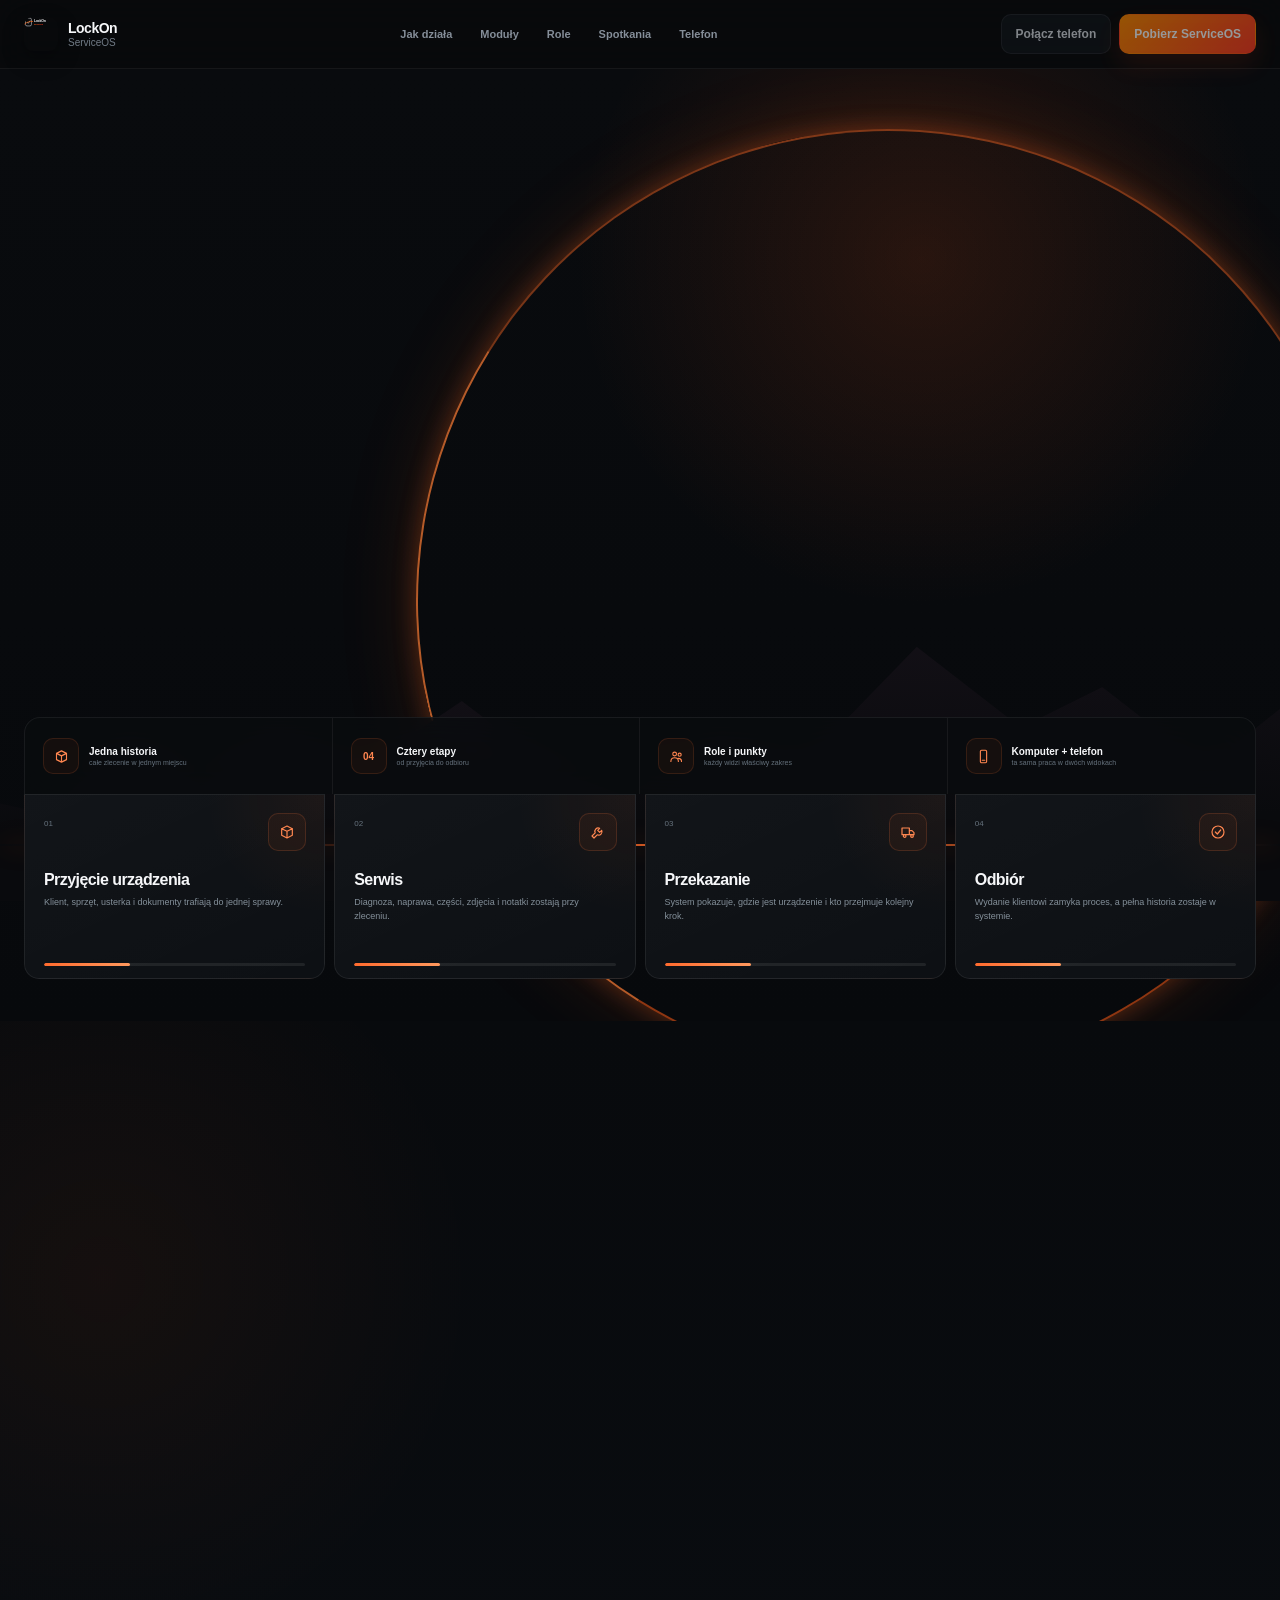
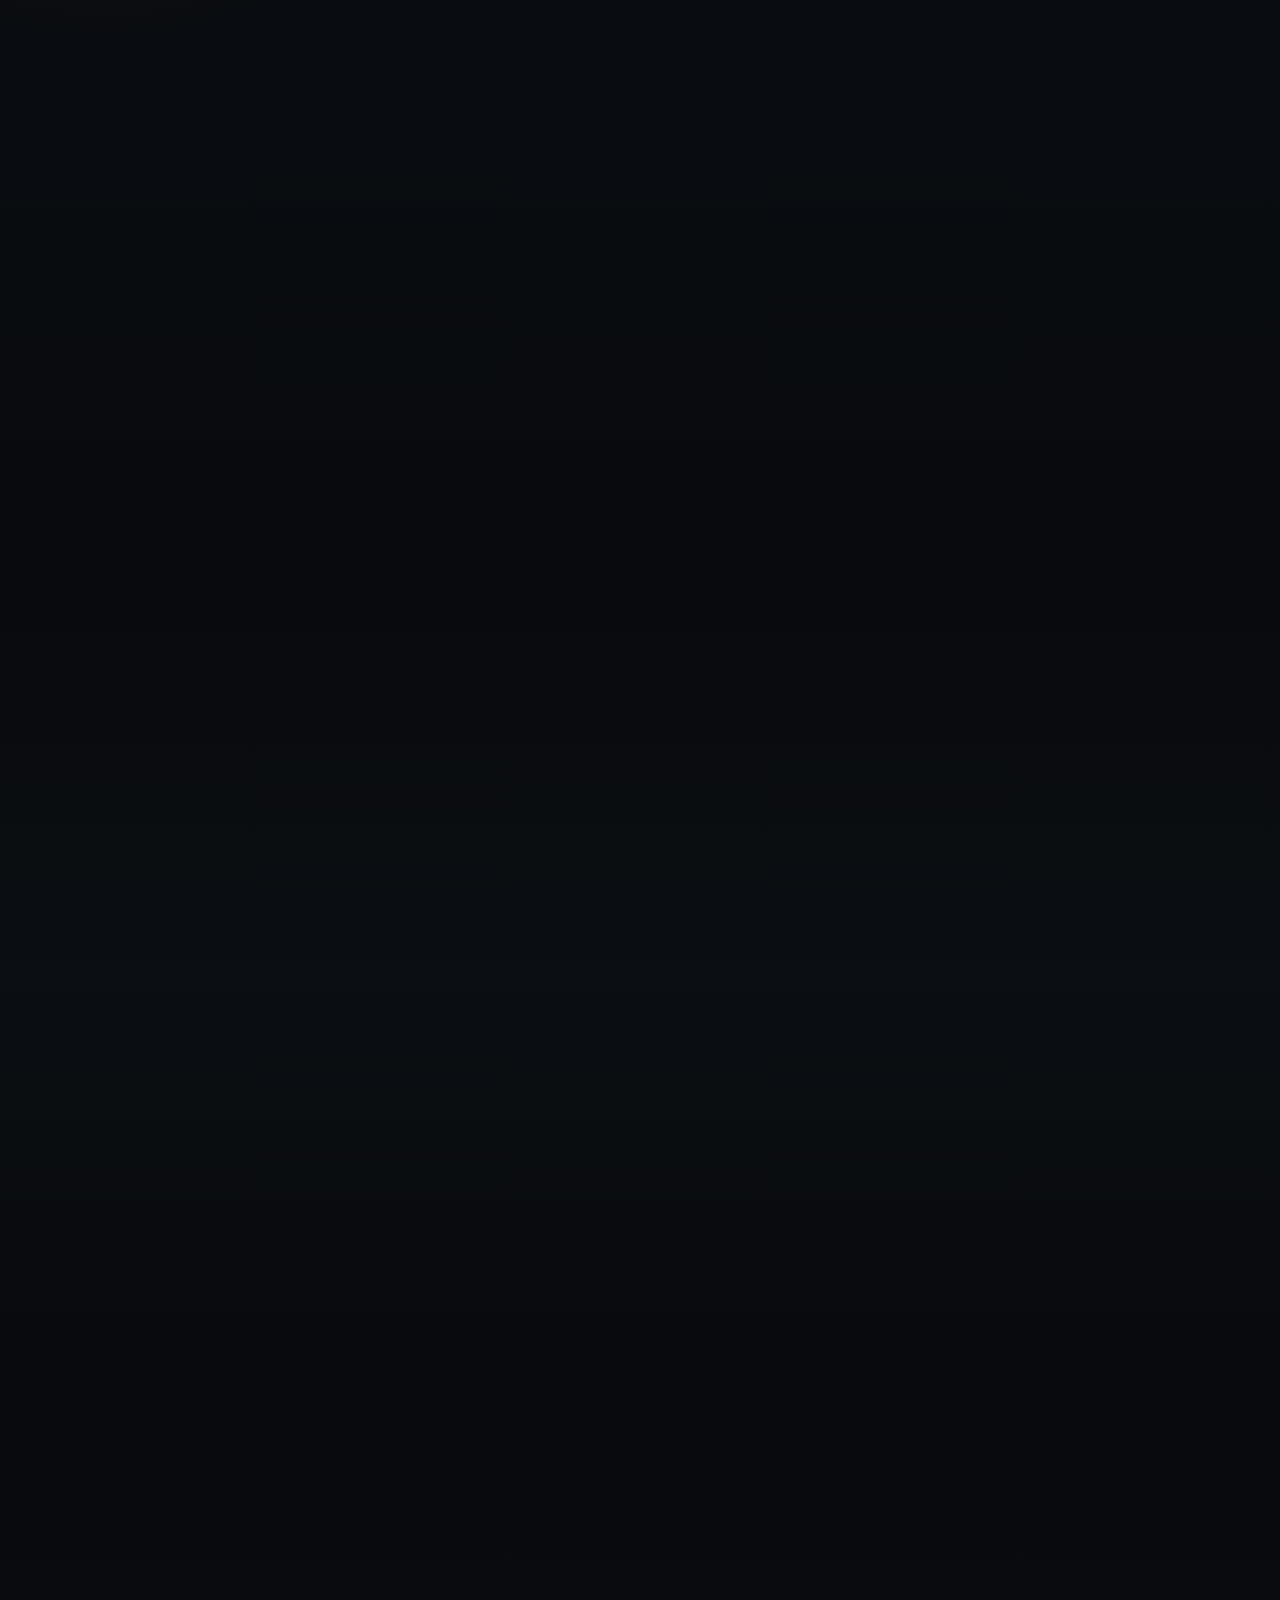
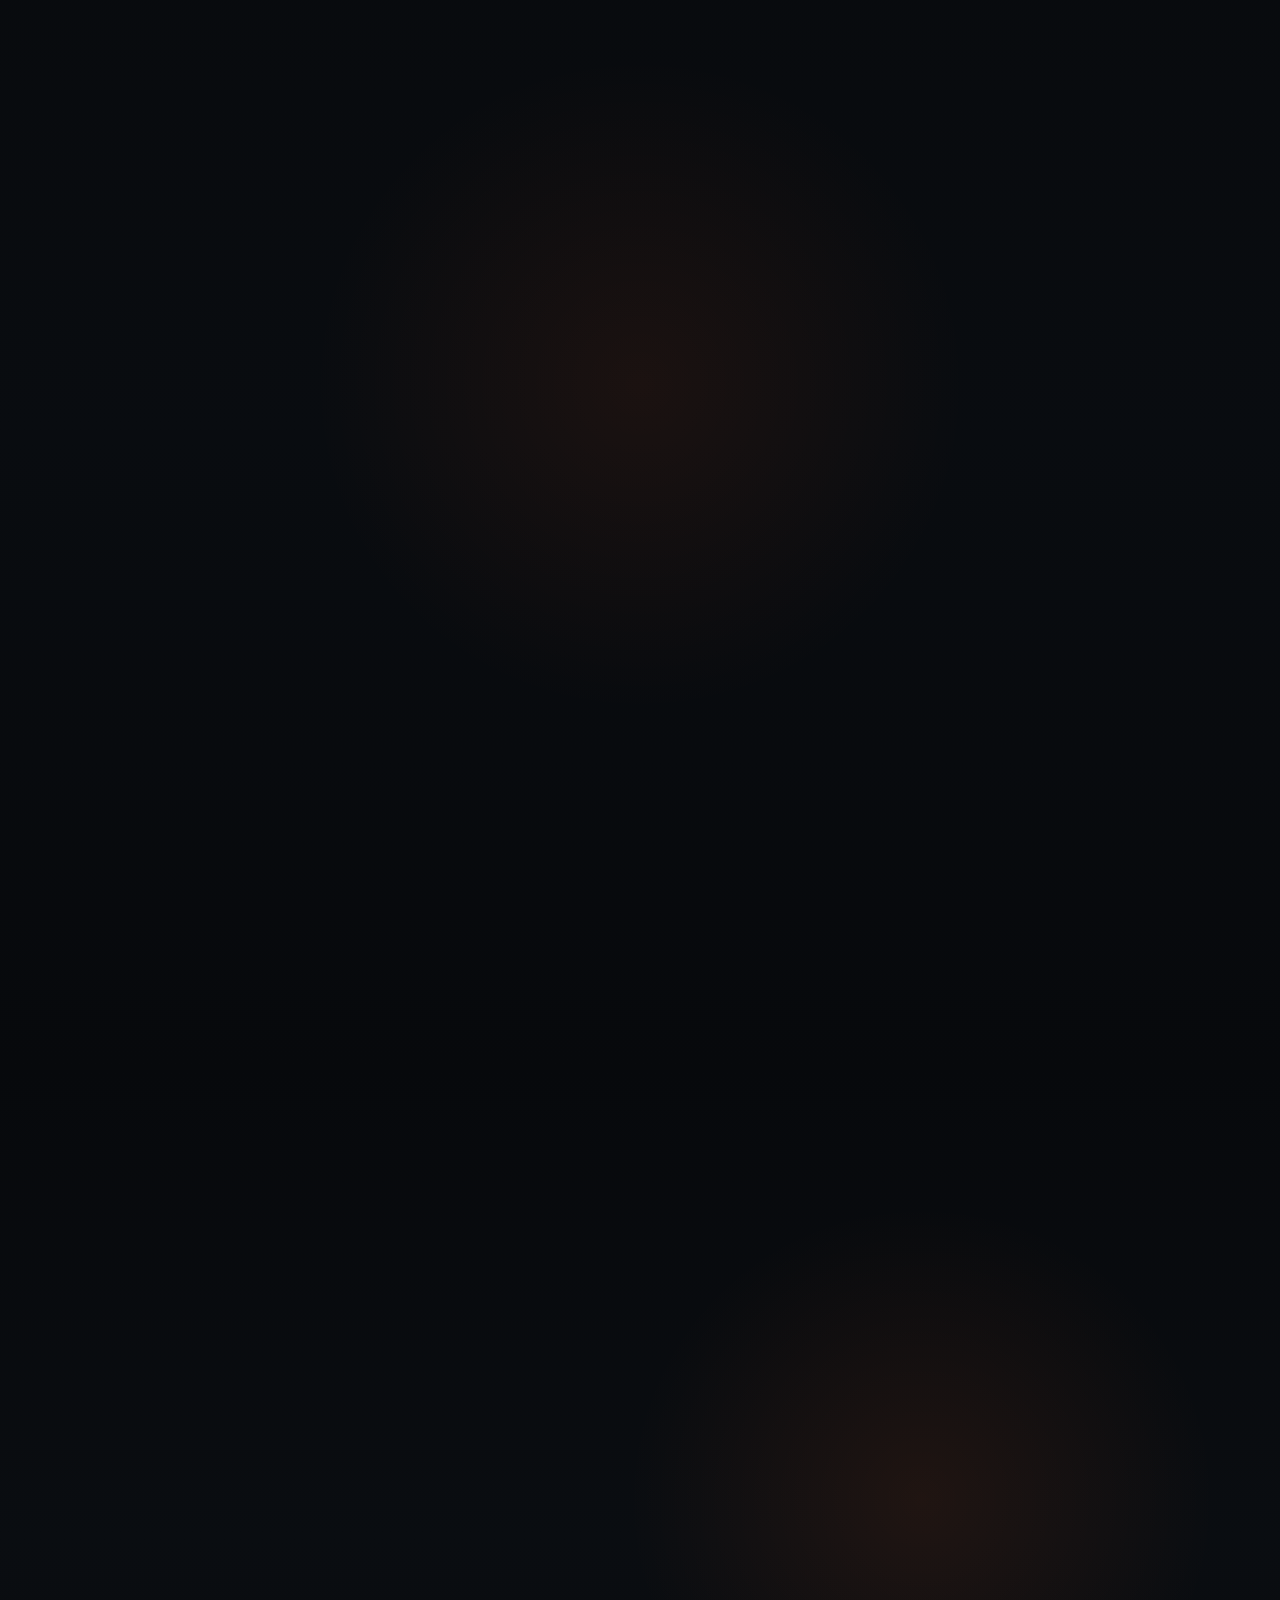
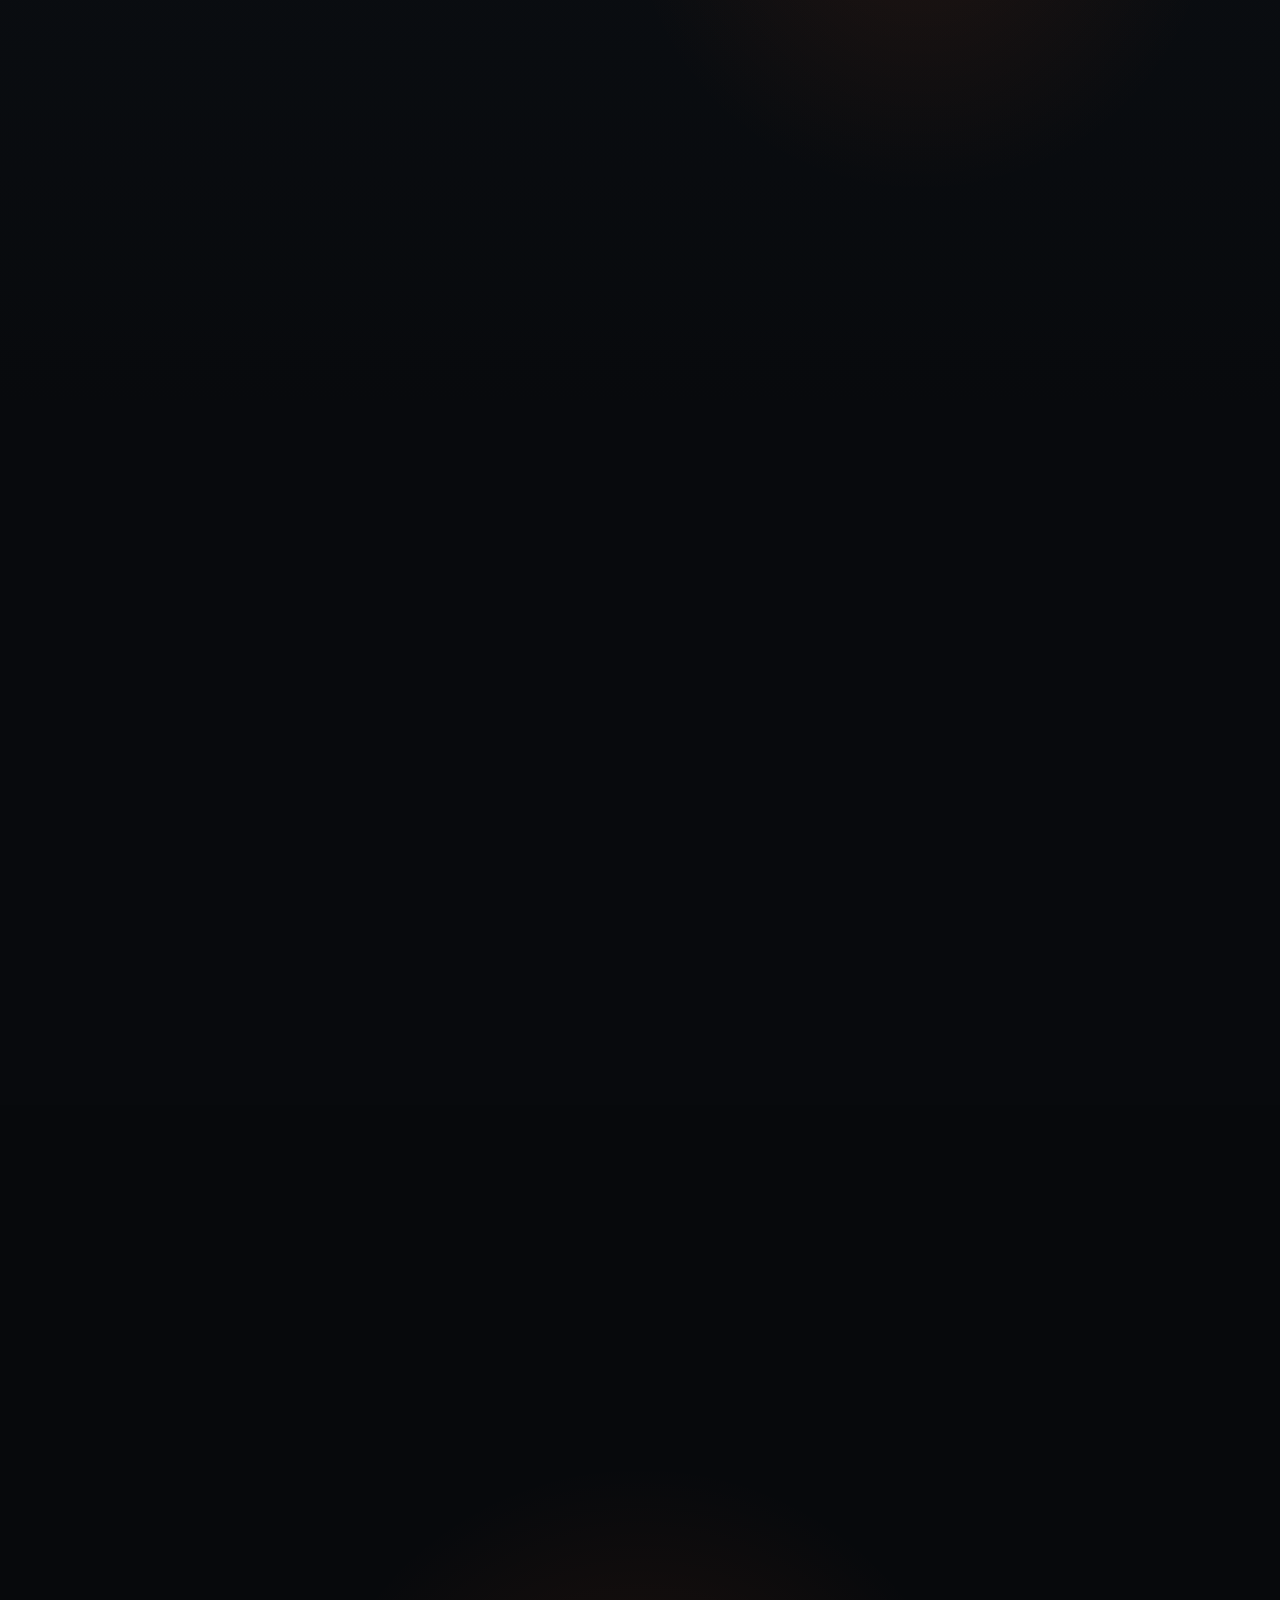
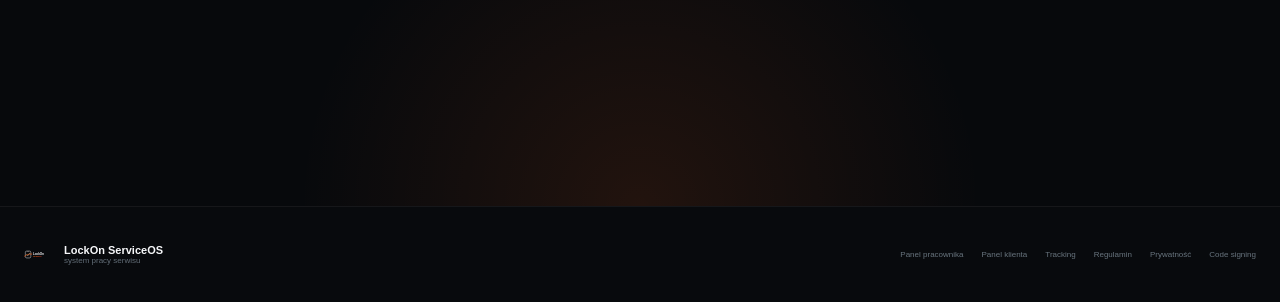
==== index.html @ 44845d86 "polish(site): fill client module with real ServiceOS workspace" ====
<!doctype html>
<html lang="pl">
<head>
  <meta charset="utf-8">
  <meta name="viewport" content="width=device-width,initial-scale=1,viewport-fit=cover">
  <meta name="theme-color" content="#090a0c">
  <meta name="referrer" content="no-referrer">
  <meta http-equiv="Content-Security-Policy" content="default-src 'self'; script-src 'self'; style-src 'self'; img-src 'self' data:; connect-src 'self' https://api.github.com https://br-steep-bonus-b1f1qh8u-lockonapi.compute.c-5.eu-central-1.aws.neon.tech; object-src 'none'; frame-src 'none'; base-uri 'none'; form-action 'none'; upgrade-insecure-requests">
  <title>LockOn ServiceOS — cały serwis bez chaosu</title>
  <link rel="canonical" href="https://app.serviceos.pl/">
  <meta name="description" content="LockOn ServiceOS prowadzi serwis od przyjęcia urządzenia do odbioru: zlecenia, klienci, spotkania, przekazania, rozliczenia i praca mobilna w jednym systemie.">
  <meta property="og:title" content="LockOn ServiceOS">
  <meta property="og:description" content="Cały serwis. Bez chaosu. Jeden system dla zespołu, klientów i codziennej pracy.">
  <meta property="og:type" content="website">
  <meta property="og:url" content="https://app.serviceos.pl/">
  <link rel="manifest" href="manifest.webmanifest">
  <link rel="icon" href="assets/logo.svg" type="image/svg+xml">
  <link rel="stylesheet" href="assets/serviceos-site.css">
</head>
<body class="site-home">
  <svg class="icon-sprite" aria-hidden="true">
    <symbol id="i-gauge" viewBox="0 0 24 24"><path d="M4 14a8 8 0 1 1 16 0"/><path d="M12 14l4-4"/><path d="M6 18h12"/></symbol>
    <symbol id="i-globe" viewBox="0 0 24 24"><circle cx="12" cy="12" r="9"/><path d="M3 12h18M12 3a15 15 0 0 1 0 18M12 3a15 15 0 0 0 0 18"/></symbol>
    <symbol id="i-wrench" viewBox="0 0 24 24"><path d="M14.5 6.5a5 5 0 0 0-6.7 6.7L3 18l3 3 4.8-4.8a5 5 0 0 0 6.7-6.7l-3 3-3-3z"/></symbol>
    <symbol id="i-calendar" viewBox="0 0 24 24"><rect x="3" y="5" width="18" height="16" rx="2"/><path d="M7 3v4M17 3v4M3 10h18M8 14h3M13 14h3M8 17h3"/></symbol>
    <symbol id="i-dollar" viewBox="0 0 24 24"><circle cx="12" cy="12" r="9"/><path d="M15.5 8.5c-.8-1-2-1.5-3.5-1.5-2 0-3.5.9-3.5 2.3 0 3.7 7 1.5 7 5.2 0 1.5-1.5 2.5-3.7 2.5-1.6 0-3-.6-3.8-1.7M12 5v14"/></symbol>
    <symbol id="i-user-cog" viewBox="0 0 24 24"><circle cx="9" cy="8" r="3"/><path d="M3 20c0-4 2.4-6 6-6 1.1 0 2.1.2 3 .6"/><circle cx="17" cy="17" r="3"/><path d="M17 12v2M17 20v2M12 17h2M20 17h2"/></symbol>
    <symbol id="i-users" viewBox="0 0 24 24"><circle cx="9" cy="8" r="3"/><circle cx="17" cy="9" r="2.5"/><path d="M3 20c0-4 2.5-6 6-6s6 2 6 6M15 15c3.2 0 5 1.8 5 5"/></symbol>
    <symbol id="i-headphones" viewBox="0 0 24 24"><path d="M4 14v-2a8 8 0 0 1 16 0v2"/><path d="M4 14h4v6H6a2 2 0 0 1-2-2zM20 14h-4v6h2a2 2 0 0 0 2-2z"/></symbol>
    <symbol id="i-settings" viewBox="0 0 24 24"><circle cx="12" cy="12" r="3"/><path d="M19 12a7 7 0 0 0-.1-1l2-1.6-2-3.4-2.5 1A8 8 0 0 0 14.7 6L14.3 3h-4.6l-.4 3A8 8 0 0 0 7.6 7L5 6 3 9.4 5.1 11A7 7 0 0 0 5 12c0 .4 0 .7.1 1L3 14.6 5 18l2.6-1a8 8 0 0 0 1.7 1l.4 3h4.6l.4-3a8 8 0 0 0 1.7-1l2.6 1 2-3.4-2.1-1.6c.1-.3.1-.6.1-1z"/></symbol>
    <symbol id="i-log-out" viewBox="0 0 24 24"><path d="M10 5H5v14h5M14 8l4 4-4 4M18 12H9"/></symbol>
    <symbol id="i-arrow" viewBox="0 0 24 24"><path d="M5 12h14M15 8l4 4-4 4"/></symbol>
    <symbol id="i-download" viewBox="0 0 24 24"><path d="M12 3v12M8 11l4 4 4-4M4 20h16"/></symbol>
    <symbol id="i-package" viewBox="0 0 24 24"><path d="M4 7l8-4 8 4-8 4zM4 7v10l8 4 8-4V7M12 11v10"/></symbol>
    <symbol id="i-truck" viewBox="0 0 24 24"><path d="M3 6h11v10H3zM14 10h4l3 3v3h-7z"/><circle cx="7" cy="18" r="2"/><circle cx="18" cy="18" r="2"/></symbol>
    <symbol id="i-check" viewBox="0 0 24 24"><circle cx="12" cy="12" r="9"/><path d="M8 12l3 3 5-6"/></symbol>
    <symbol id="i-shield" viewBox="0 0 24 24"><path d="M12 3l7 3v5c0 5-3 8-7 10-4-2-7-5-7-10V6z"/><path d="M9 12l2 2 4-5"/></symbol>
    <symbol id="i-phone" viewBox="0 0 24 24"><rect x="7" y="2" width="10" height="20" rx="2"/><path d="M10 18h4"/></symbol>
    <symbol id="i-mic" viewBox="0 0 24 24"><rect x="9" y="3" width="6" height="11" rx="3"/><path d="M5 11a7 7 0 0 0 14 0M12 18v3M9 21h6"/></symbol>
    <symbol id="i-screen" viewBox="0 0 24 24"><rect x="3" y="4" width="18" height="13" rx="2"/><path d="M8 21h8M12 17v4"/></symbol>
    <symbol id="i-message" viewBox="0 0 24 24"><path d="M4 4h16v12H8l-4 4z"/></symbol>
  </svg>

  <header class="site-topbar" data-site-nav>
    <div class="site-frame topbar-inner">
      <a class="site-brand" href="#top" aria-label="LockOn ServiceOS — strona główna">
        <span class="site-brand-mark"><img src="assets/logo.svg" alt=""></span>
        <span class="site-brand-copy"><strong>LockOn</strong><small>ServiceOS</small></span>
      </a>
      <nav class="desktop-nav" aria-label="Główna nawigacja">
        <a href="#day">Jak działa</a><a href="#modules">Moduły</a><a href="#roles">Role</a><a href="#meetings">Spotkania</a><a href="#connect">Telefon</a>
      </nav>
      <div class="topbar-actions">
        <a id="navPanelLink" class="topbar-panel-link" href="panel.html" hidden>Otwórz panel</a>
        <button id="navLoginButton" class="button button-quiet" data-requires-onboarding type="button">Połącz telefon</button>
        <a class="button button-primary download-link" data-requires-onboarding data-download-url="https://github.com/LokosPL/LockOn-Hub/releases/latest/download/LockOn-ServiceOS-Setup.exe" href="#start">Pobierz ServiceOS</a>
      </div>
      <button class="mobile-menu-toggle" type="button" aria-label="Otwórz menu" aria-controls="mobileMenu" aria-expanded="false" data-menu-toggle><span></span><span></span></button>
    </div>
    <div id="mobileMenu" class="mobile-menu" aria-hidden="true">
      <nav class="site-frame mobile-menu-grid" aria-label="Menu mobilne">
        <a href="#day">Jak działa</a><a href="#modules">Moduły</a><a href="#roles">Role</a><a href="#meetings">Spotkania</a><a href="#connect">Telefon</a><a href="#security">Bezpieczeństwo</a>
        <button class="mobile-menu-action" type="button" data-open-login data-requires-onboarding>Połącz telefon</button>
        <a class="mobile-menu-action primary download-link" data-requires-onboarding data-download-url="https://github.com/LokosPL/LockOn-Hub/releases/latest/download/LockOn-ServiceOS-Setup.exe" href="#start">Pobierz ServiceOS</a>
      </nav>
    </div>
  </header><main id="top">
  <section class="hero-section">
    <div class="hero-bg" aria-hidden="true"><i></i><i></i><i></i></div>
    <div class="site-frame hero-grid">
      <div class="hero-copy reveal">
        <div class="product-kicker"><span class="status-dot"></span> LOCKON SERVICEOS · SYSTEM PRACY SERWISU</div>
        <h1>Cały serwis.<br><span>Bez chaosu.</span></h1>
        <p>Klient przychodzi z urządzeniem, zespół prowadzi naprawę, a ServiceOS pilnuje historii, przekazań, dokumentów i kontaktu. Każdy widzi tylko to, czego potrzebuje do swojej pracy.</p>
        <div class="hero-actions"><a class="button button-primary button-large" href="#day">▶ Zobacz jak działa <svg class="os-icon" aria-hidden="true"><use href="#i-arrow"></use></svg></a><a class="button button-secondary button-large download-link" data-requires-onboarding data-download-url="https://github.com/LokosPL/LockOn-Hub/releases/latest/download/LockOn-ServiceOS-Setup.exe" href="#start"><svg class="os-icon" aria-hidden="true"><use href="#i-download"></use></svg> Pobierz ServiceOS</a></div>
        <div class="hero-trust"><span>✓ Windows</span><span>✓ Code signing</span><span>✓ Zawsze aktualny</span></div>
      </div>

      <div class="hero-product reveal reveal-delay">
        <div class="hero-halo"></div>
        <div class="os-window hero-os-window">
          <div class="os-titlebar"><div class="os-titlebar-drag"><span class="titlebar-mark"></span><strong>LockOn ServiceOS</strong><span>Wszystkie punkty</span></div><div class="os-window-actions"><i>–</i><i>□</i><i>×</i></div></div>
          <div class="os-body">
            
<aside class="os-sidebar">
  <div class="os-brand-block"><div class="os-brand-logo"><img src="assets/logo.svg" alt=""></div><div><strong>LockOn</strong><small>ServiceOS</small></div></div>
  <div class="os-branch-pill"><span class="status-dot"></span><span>Wszystkie punkty</span></div>
  <nav class="os-nav-list">
    <button class="os-nav-item active" type="button" data-preview="start"><svg class="os-icon" aria-hidden="true"><use href="#i-gauge"></use></svg><span>Start</span></button>
    <button class="os-nav-item " type="button" ><svg class="os-icon" aria-hidden="true"><use href="#i-globe"></use></svg><span>Przeglądarka</span></button>
    <button class="os-nav-item " type="button" data-preview="service"><svg class="os-icon" aria-hidden="true"><use href="#i-wrench"></use></svg><span>Serwis</span></button>
    <button class="os-nav-item " type="button" data-preview="meetings"><svg class="os-icon" aria-hidden="true"><use href="#i-calendar"></use></svg><span>Spotkania i szkolenia</span></button>
    <button class="os-nav-item " type="button" ><svg class="os-icon" aria-hidden="true"><use href="#i-dollar"></use></svg><span>Rozliczenia</span></button>
    <button class="os-nav-item " type="button" data-preview="admin"><svg class="os-icon" aria-hidden="true"><use href="#i-user-cog"></use></svg><span>Administracja</span></button>
    <button class="os-nav-item " type="button" ><svg class="os-icon" aria-hidden="true"><use href="#i-users"></use></svg><span>Klienci</span></button>
    <button class="os-nav-item " type="button" ><svg class="os-icon" aria-hidden="true"><use href="#i-headphones"></use></svg><span>Wsparcie</span></button>
  </nav>
  <div class="os-sidebar-spacer"></div>
  <button class="os-nav-item " type="button" ><svg class="os-icon" aria-hidden="true"><use href="#i-headphones"></use></svg><span>Pomoc</span></button>
  <button class="os-nav-item " type="button" ><svg class="os-icon" aria-hidden="true"><use href="#i-settings"></use></svg><span>Ustawienia</span></button>
  <div class="os-role-preview"><span>PODGLĄD ROLI</span><strong>Właściciel aplikacji</strong></div>
  <div class="os-account"><span>BM</span><div><strong>Bartłomiej</strong><small>Właściciel</small></div><svg class="os-icon" aria-hidden="true"><use href="#i-log-out"></use></svg></div>
</aside>
            <div class="os-content">
              
<section class="os-screen active" data-preview-screen="start">
  <div class="os-dashboard">
    <section class="os-start-hero">
      <div class="os-start-glow"></div><div class="os-start-arc"></div>
      <div class="os-welcome">
        <div class="os-context"><span class="status-dot"></span> WSZYSTKIE PUNKTY</div>
        <h2>Dobry wieczór, <span>System.</span></h2>
        <p>Wszystko gotowe do pracy. Wybierz, od czego chcesz zacząć.</p>
        <div class="os-start-actions"><span class="os-primary-chip">↗ Otwórz przeglądarkę</span><span class="os-secondary-chip">◉ Pomoc</span></div>
      </div>
      <div class="os-time"><small>Czwartek, 24 września 2026</small><strong data-live-clock>21:42</strong><span>▣ Dobry moment na działanie.</span><em>Najważniejsze rzeczy masz pod ręką.</em></div>
      <aside class="os-weather"><span>POGODA TERAZ</span><strong>Nowogard</strong><div><b>12°</b><small>Pochmurnie</small></div></aside>
    </section>
    <section class="os-next-meeting"><div><span>SPOTKANIA I SZKOLENIA</span><h3>Spotkania i szkolenia</h3><p>Najbliższe szkolenia i aktywne spotkanie w jednym miejscu.</p></div><div class="os-meeting-empty"><b>◎</b><strong>Brak aktywnego spotkania</strong><small>Nie masz teraz spotkania wymagającego uwagi.</small></div></section>
    <div class="os-section-head"><div><h3>Szybki dostęp</h3><p>Najważniejsze funkcje systemu w zasięgu ręki.</p></div><span>Wybierz moduł z menu lub użyj skrótu</span></div>
    <div class="os-shortcuts"><article><b><svg class="os-icon" aria-hidden="true"><use href="#i-wrench"></use></svg></b><div><strong>Serwis</strong><small>Zlecenia, urządzenia i bieżąca praca.</small></div><i>→</i></article><article><b><svg class="os-icon" aria-hidden="true"><use href="#i-user-cog"></use></svg></b><div><strong>Administracja</strong><small>Pracownicy, punkty i dostępy.</small></div><i>→</i></article><article><b><svg class="os-icon" aria-hidden="true"><use href="#i-dollar"></use></svg></b><div><strong>Rozliczenia</strong><small>Przychody i rozliczenia w jednym miejscu.</small></div><i>→</i></article></div>
    <div class="os-mini-stats"><article><b>2</b><span>Punkty<small>Wszystkie dostępne lokalizacje</small></span></article><article><b>2</b><span>Aktywne konta<small>0 oczekuje na decyzję</small></span></article><article><b>104 zł</b><span>Przychód<small>Zatwierdzone rozliczenia</small></span></article></div>
  </div>
</section>
<section class="os-screen" data-preview-screen="service">
  <div class="os-service-page">
    <header class="os-service-head"><div><span>SERWIS</span><h2>Klienci i naprawy</h2><p>Przyjęcie telefonu, reklamacje, statusy oraz centralne powiadomienia klienta.</p></div><div class="os-service-tabs"><i>Nowe zlecenie</i><i class="active">Zlecenia</i><i>Przekazania</i></div></header>
    <div class="os-orders-card">
      <div class="os-orders-top"><div><span>AKTYWNE ZLECENIA</span><strong>Co wymaga działania?</strong></div><b>4 aktywne</b></div>
      <div class="os-order-row"><strong>#1042</strong><div><b>iPhone 14 Pro</b><span>Anna Kowalska · diagnoza</span><small>Najbliższy krok: rozpocznij diagnozę</small></div><em>TERAZ</em></div>
      <div class="os-order-row"><strong>#1041</strong><div><b>Samsung S24</b><span>Piotr Nowak · przekazanie</span><small>Urządzenie wraca do punktu klienta</small></div><em>W DRODZE</em></div>
      <div class="os-order-row"><strong>#1038</strong><div><b>iPhone 13</b><span>Marta Lis · zakończona naprawa</span><small>Telefon gotowy do odbioru</small></div><em class="ok">GOTOWE</em></div>
    </div>
  </div>
</section>
<section class="os-screen" data-preview-screen="meetings">
  <div class="os-meeting-page">
    <header><div><span class="os-live">● TRWA TERAZ</span><h2>Szkolenie serwisowe</h2><p>Prowadzący: <strong>Bartłomiej</strong> · <b data-meeting-elapsed>02:03</b> / 60 min</p></div><span class="os-secondary-chip">▣ Tryb kinowy</span></header>
    <div class="os-meeting-layout">
      <div class="os-meeting-stage"><div class="os-shared-window"><div class="os-shared-sidebar"></div><div class="os-shared-main"><span></span><strong></strong><div></div><div></div></div><small><i class="status-dot"></i> Ekran prowadzącego</small></div><div class="os-meeting-controls-mini"><i><svg class="os-icon" aria-hidden="true"><use href="#i-mic"></use></svg> Mikrofon</i><i><svg class="os-icon" aria-hidden="true"><use href="#i-screen"></use></svg> Udostępnianie</i><i><svg class="os-icon" aria-hidden="true"><use href="#i-message"></use></svg> Czat</i></div></div>
      <aside class="os-chat"><div><b>Czat</b><span>3</span></div><article><strong>Jan</strong><p>Widać ekran, możemy zaczynać.</p></article><article class="mine"><strong>Ty</strong><p>Super. Pokażę teraz cały proces.</p></article><article><strong>Anna</strong><p>Wszystko czytelne 👌</p></article></aside>
    </div>
  </div>
</section>
<section class="os-screen" data-preview-screen="admin">
  <div class="os-admin-page"><header><span>ADMINISTRACJA</span><h2>Pracownicy, punkty i dostępy</h2><p>Dokładnie taki zakres, jaki wynika z roli.</p></header><div class="os-admin-grid"><article><span>AKTYWNE KONTA</span><strong data-count="12">12</strong><small>wszyscy użytkownicy</small></article><article><span>PUNKTY</span><strong data-count="3">3</strong><small>lokalizacje firmy</small></article><article><span>DO DECYZJI</span><strong data-count="1">1</strong><small>konto oczekujące</small></article><article><span>AKTYWNE SESJE</span><strong data-count="6">6</strong><small>połączone urządzenia</small></article></div><div class="os-user-list"><article><b>JN</b><span><strong>Jan Nowak</strong><small>Serwisant · Nowogard</small></span><em>AKTYWNY</em></article><article><b>AL</b><span><strong>Anna Lis</strong><small>Obsługa · Szczecin</small></span><em>AKTYWNY</em></article></div></div>
</section>
            </div>
          </div>
          <div class="os-mobile-tabs"><button class="active" data-preview="start" type="button">Start</button><button data-preview="service" type="button">Serwis</button><button data-preview="meetings" type="button">Spotkania</button><button data-preview="admin" type="button">Admin</button></div>
        </div>
        <div class="hero-phone-mini">
          <div class="phone-notch"></div><img src="assets/logo.svg" alt=""><span>POŁĄCZ URZĄDZENIE</span><strong>Telefon gotowy.</strong><p>Wpisz kod z aplikacji ServiceOS.</p><div class="mini-code"><i>1</i><i>2</i><i>3</i><i>4</i></div><b>Połącz</b><small>✓ Ten sam zakres uprawnień</small>
        </div>
        <div class="hero-chip hero-chip-online"><span class="status-dot"></span><div><strong>SYSTEM ONLINE</strong><small>sesja aktywna</small></div></div>
        <div class="hero-chip hero-chip-actions"><b>4</b><div><strong>Do działania</strong><small>bieżąca kolejka</small></div></div>
        <div class="preview-switcher"><button class="active" data-preview="start" type="button">Start</button><button data-preview="service" type="button">Serwis</button><button data-preview="meetings" type="button">Spotkania</button><button data-preview="admin" type="button">Administracja</button></div>
      </div>
    </div>

    <div class="site-frame flow-wrap" id="day">
      <div class="flow-metrics"><article><b><svg class="os-icon" aria-hidden="true"><use href="#i-package"></use></svg></b><span><strong>Jedna historia</strong><small>całe zlecenie w jednym miejscu</small></span></article><article><b>04</b><span><strong>Cztery etapy</strong><small>od przyjęcia do odbioru</small></span></article><article><b><svg class="os-icon" aria-hidden="true"><use href="#i-users"></use></svg></b><span><strong>Role i punkty</strong><small>każdy widzi właściwy zakres</small></span></article><article><b><svg class="os-icon" aria-hidden="true"><use href="#i-phone"></use></svg></b><span><strong>Komputer + telefon</strong><small>ta sama praca w dwóch widokach</small></span></article></div>
      <div class="flow-cards"><article><span>01</span><b><svg class="os-icon" aria-hidden="true"><use href="#i-package"></use></svg></b><h2>Przyjęcie urządzenia</h2><p>Klient, sprzęt, usterka i dokumenty trafiają do jednej sprawy.</p><i></i></article><article><span>02</span><b><svg class="os-icon" aria-hidden="true"><use href="#i-wrench"></use></svg></b><h2>Serwis</h2><p>Diagnoza, naprawa, części, zdjęcia i notatki zostają przy zleceniu.</p><i></i></article><article><span>03</span><b><svg class="os-icon" aria-hidden="true"><use href="#i-truck"></use></svg></b><h2>Przekazanie</h2><p>System pokazuje, gdzie jest urządzenie i kto przejmuje kolejny krok.</p><i></i></article><article><span>04</span><b><svg class="os-icon" aria-hidden="true"><use href="#i-check"></use></svg></b><h2>Odbiór</h2><p>Wydanie klientowi zamyka proces, a pełna historia zostaje w systemie.</p><i></i></article></div>
    </div>
  </section>

  <section class="modules-section" id="modules">
    <div class="site-frame">
      <div class="section-heading reveal"><span>MODUŁY</span><h2>To nie makieta.<br><em>To ServiceOS.</em></h2><p>Układ, menu, rytm kart i stany są odwzorowane z aktualnej aplikacji desktopowej.</p></div>
      <div class="os-window modules-os-window reveal reveal-delay">
        <div class="os-titlebar"><div class="os-titlebar-drag"><span class="titlebar-mark"></span><strong>LockOn ServiceOS</strong><span>Wszystkie punkty</span></div><div class="os-window-actions"><i>–</i><i>□</i><i>×</i></div></div>
        <div class="os-body">
          
<aside class="os-sidebar">
  <div class="os-brand-block"><div class="os-brand-logo"><img src="assets/logo.svg" alt=""></div><div><strong>LockOn</strong><small>ServiceOS</small></div></div>
  <div class="os-branch-pill"><span class="status-dot"></span><span>Wszystkie punkty</span></div>
  <nav class="os-nav-list">
    <button class="os-nav-item " type="button" ><svg class="os-icon" aria-hidden="true"><use href="#i-gauge"></use></svg><span>Start</span></button>
    <button class="os-nav-item " type="button" ><svg class="os-icon" aria-hidden="true"><use href="#i-globe"></use></svg><span>Przeglądarka</span></button>
    <button class="os-nav-item active" type="button" data-module="service"><svg class="os-icon" aria-hidden="true"><use href="#i-wrench"></use></svg><span>Serwis</span></button>
    <button class="os-nav-item " type="button" data-module="meetings"><svg class="os-icon" aria-hidden="true"><use href="#i-calendar"></use></svg><span>Spotkania i szkolenia</span></button>
    <button class="os-nav-item " type="button" data-module="finance"><svg class="os-icon" aria-hidden="true"><use href="#i-dollar"></use></svg><span>Rozliczenia</span></button>
    <button class="os-nav-item " type="button" data-module="admin"><svg class="os-icon" aria-hidden="true"><use href="#i-user-cog"></use></svg><span>Administracja</span></button>
    <button class="os-nav-item " type="button" data-module="clients"><svg class="os-icon" aria-hidden="true"><use href="#i-users"></use></svg><span>Klienci</span></button>
    <button class="os-nav-item " type="button" data-module="tools"><svg class="os-icon" aria-hidden="true"><use href="#i-headphones"></use></svg><span>Wsparcie</span></button>
  </nav>
  <div class="os-sidebar-spacer"></div>
  <button class="os-nav-item " type="button" ><svg class="os-icon" aria-hidden="true"><use href="#i-headphones"></use></svg><span>Pomoc</span></button>
  <button class="os-nav-item " type="button" ><svg class="os-icon" aria-hidden="true"><use href="#i-settings"></use></svg><span>Ustawienia</span></button>
  <div class="os-role-preview"><span>PODGLĄD ROLI</span><strong>Właściciel aplikacji</strong></div>
  <div class="os-account"><span>BM</span><div><strong>Bartłomiej</strong><small>Właściciel</small></div><svg class="os-icon" aria-hidden="true"><use href="#i-log-out"></use></svg></div>
</aside>
          <div class="os-content os-module-content">
            <section class="module-panel active" data-module-panel="service">
              <div class="os-service-page large"><header class="os-service-head"><div><span>SERWIS</span><h2>Klienci i naprawy</h2><p>Przyjęcie telefonu, reklamacje, statusy oraz centralne powiadomienia klienta.</p></div><div class="os-service-tabs"><i>Plan pracy</i><i>Nowe zlecenie</i><i class="active">Zlecenia</i><i>Przekazania</i></div></header><div class="os-orders-card"><div class="os-orders-top"><div><span>AKTYWNE ZLECENIA</span><strong>Co wymaga działania?</strong></div><b>4 aktywne</b></div><div class="os-order-row"><strong>#1042</strong><div><b>iPhone 14 Pro</b><span>Anna Kowalska · Diagnoza</span><small>Najbliższy krok: rozpocznij diagnozę</small></div><em>TERAZ</em></div><div class="os-order-row"><strong>#1041</strong><div><b>Samsung S24</b><span>Piotr Nowak · W drodze</span><small>Urządzenie wraca do punktu klienta</small></div><em>W DRODZE</em></div><div class="os-order-row"><strong>#1038</strong><div><b>iPhone 13</b><span>Marta Lis · Gotowe</span><small>Telefon czeka na odbiór</small></div><em class="ok">GOTOWE</em></div></div></div>
            </section>
            <section class="module-panel" data-module-panel="clients">
              <div class="os-module-page customer-module-page">
                <header><span>KLIENCI</span><h2>Karta klienta jak w ServiceOS.</h2><p>Kontakt, naprawy, urządzenia i ostatnia aktywność w jednym ekranie.</p></header>
                <div class="customer-kpis">
                  <article><b>5</b><span><strong>Naprawy klienta</strong><small>1 aktywna teraz</small></span></article>
                  <article><b>3</b><span><strong>Urządzenia</strong><small>w historii klienta</small></span></article>
                  <article><b>1</b><span><strong>Aktywna sesja</strong><small>portal klienta</small></span></article>
                </div>
                <div class="customer-workspace">
                  <section class="customer-profile-panel">
                    <div class="customer-hero"><b>AK</b><span><strong>Anna Kowalska</strong><small>anna@przyklad.pl · +48 500 123 456</small></span><em>AKTYWNA</em></div>
                    <div class="customer-detail-grid">
                      <article><span>E-MAIL</span><strong>anna@przyklad.pl</strong></article>
                      <article><span>TELEFON</span><strong>+48 500 123 456</strong></article>
                      <article><span>KLIENT OD</span><strong>18.06.2025</strong></article>
                      <article><span>DOSTĘP</span><strong>Google + kod</strong></article>
                    </div>
                    <div class="customer-device-list">
                      <span>HISTORIA URZĄDZEŃ</span>
                      <article><b>iPhone 14 Pro</b><small>#1042 · diagnoza</small><em>TERAZ</em></article>
                      <article><b>iPhone 12</b><small>#0918 · zakończone</small><em class="ok">GOTOWE</em></article>
                      <article><b>MacBook Air</b><small>#0714 · zakończone</small><em class="ok">GOTOWE</em></article>
                    </div>
                  </section>
                  <section class="customer-activity-panel">
                    <div class="customer-panel-title"><span>SERWIS</span><strong>Ostatnia aktywność</strong><small>Najważniejsze informacje bez otwierania każdego zlecenia.</small></div>
                    <div class="customer-timeline">
                      <article><i></i><div><strong>Diagnoza rozpoczęta</strong><span>#1042 · iPhone 14 Pro</span><small>dzisiaj, 14:12</small></div></article>
                      <article><i></i><div><strong>Przyjęto urządzenie</strong><span>Stan urządzenia zapisany w historii</span><small>dzisiaj, 13:48</small></div></article>
                      <article><i></i><div><strong>Wiadomość do klienta</strong><span>Potwierdzenie przyjęcia wysłane</span><small>dzisiaj, 13:49</small></div></article>
                    </div>
                    <div class="customer-access-card"><span>PORTAL KLIENTA</span><strong>Połączony i aktywny</strong><small>Klient widzi status swoich zleceń, wyceny i historię.</small><b><span class="status-dot"></span> ONLINE</b></div>
                  </section>
                </div>
              </div>
            </section>
            <section class="module-panel" data-module-panel="meetings">
<section class="os-screen module-meeting-screen active">
  <div class="os-meeting-page">
    <header><div><span class="os-live">● TRWA TERAZ</span><h2>Szkolenie serwisowe</h2><p>Prowadzący: <strong>Bartłomiej</strong> · <b data-meeting-elapsed>02:03</b> / 60 min</p></div><span class="os-secondary-chip">▣ Tryb kinowy</span></header>
    <div class="os-meeting-layout">
      <div class="os-meeting-stage"><div class="os-shared-window"><div class="os-shared-sidebar"></div><div class="os-shared-main"><span></span><strong></strong><div></div><div></div></div><small><i class="status-dot"></i> Ekran prowadzącego</small></div><div class="os-meeting-controls-mini"><i><svg class="os-icon" aria-hidden="true"><use href="#i-mic"></use></svg> Mikrofon</i><i><svg class="os-icon" aria-hidden="true"><use href="#i-screen"></use></svg> Udostępnianie</i><i><svg class="os-icon" aria-hidden="true"><use href="#i-message"></use></svg> Czat</i></div></div>
      <aside class="os-chat"><div><b>Czat</b><span>3</span></div><article><strong>Jan</strong><p>Widać ekran, możemy zaczynać.</p></article><article class="mine"><strong>Ty</strong><p>Super. Pokażę teraz cały proces.</p></article><article><strong>Anna</strong><p>Wszystko czytelne 👌</p></article></aside>
    </div>
  </div>
</section></section>
            <section class="module-panel" data-module-panel="finance"><div class="os-module-page"><header><span>ROZLICZENIA</span><h2>Praca i wynik w jednym miejscu.</h2><p>Przychody, koszty i rozliczenia bez osobnych arkuszy.</p></header><div class="finance-grid"><article><span>Przychód</span><strong>12 840 zł</strong><small>31 zamkniętych zleceń</small></article><article><span>Koszty części</span><strong>4 120 zł</strong><small>zatwierdzone dokumenty</small></article><article><span>Do rozliczenia</span><strong>2 460 zł</strong><small>bieżący okres</small></article></div><div class="finance-chart"><i></i><i></i><i></i><i></i><i></i><i></i><i></i></div></div></section>
            <section class="module-panel" data-module-panel="admin">
<section class="os-screen module-admin-screen active">
  <div class="os-admin-page"><header><span>ADMINISTRACJA</span><h2>Pracownicy, punkty i dostępy</h2><p>Dokładnie taki zakres, jaki wynika z roli.</p></header><div class="os-admin-grid"><article><span>AKTYWNE KONTA</span><strong data-count="12">12</strong><small>wszyscy użytkownicy</small></article><article><span>PUNKTY</span><strong data-count="3">3</strong><small>lokalizacje firmy</small></article><article><span>DO DECYZJI</span><strong data-count="1">1</strong><small>konto oczekujące</small></article><article><span>AKTYWNE SESJE</span><strong data-count="6">6</strong><small>połączone urządzenia</small></article></div><div class="os-user-list"><article><b>JN</b><span><strong>Jan Nowak</strong><small>Serwisant · Nowogard</small></span><em>AKTYWNY</em></article><article><b>AL</b><span><strong>Anna Lis</strong><small>Obsługa · Szczecin</small></span><em>AKTYWNY</em></article></div></div>
</section></section>
            <section class="module-panel" data-module-panel="tools"><div class="os-module-page"><header><span>NARZĘDZIA</span><h2>Wszystko w jednym środowisku.</h2><p>Przeglądarka, pomoc i ustawienia są częścią ServiceOS.</p></header><div class="tool-list"><article><svg class="os-icon" aria-hidden="true"><use href="#i-globe"></use></svg><span><strong>Przeglądarka</strong><small>Internet wewnątrz ServiceOS</small></span><b>OTWÓRZ</b></article><article><svg class="os-icon" aria-hidden="true"><use href="#i-headphones"></use></svg><span><strong>Pomoc</strong><small>Chat i kontakt z pomocą</small></span><b>POMOC</b></article><article><svg class="os-icon" aria-hidden="true"><use href="#i-settings"></use></svg><span><strong>Ustawienia</strong><small>Wygląd, konto i integracje</small></span><b>USTAW</b></article></div></div></section>
          </div>
        </div>
        <div class="module-mobile-tabs" aria-label="Moduły ServiceOS">
          <button class="active" type="button" data-module="service">Serwis</button>
          <button type="button" data-module="clients">Klienci</button>
          <button type="button" data-module="meetings">Spotkania</button>
          <button type="button" data-module="finance">Rozliczenia</button>
          <button type="button" data-module="admin">Admin</button>
          <button type="button" data-module="tools">Narzędzia</button>
        </div>
      </div>
    </div>
  </section>

  <section class="roles-section" id="roles">
    <div class="site-frame role-layout">
      <div class="section-heading reveal"><span>ROLE</span><h2>Każdy widzi dokładnie<br><em>swój zakres pracy.</em></h2><p>ServiceOS nie pokazuje wszystkim wszystkiego. Menu i akcje wynikają z roli oraz przypisanych punktów.</p></div>
      <div class="role-simulator reveal reveal-delay">
        <div class="role-tabs"><button class="active" type="button" data-role-preview="owner"><b>01</b><span><strong>Właściciel</strong><small>cała firma</small></span></button><button type="button" data-role-preview="boss"><b>02</b><span><strong>Szef / Koordynator</strong><small>punkty + zespół</small></span></button><button type="button" data-role-preview="tech"><b>03</b><span><strong>Serwisant</strong><small>praca techniczna</small></span></button><button type="button" data-role-preview="front"><b>04</b><span><strong>Obsługa</strong><small>klient + wydanie</small></span></button></div>
        <div class="role-app">
          <div class="role-app-title"><span class="titlebar-mark"></span><strong>Podgląd roli w ServiceOS</strong><small data-role-scope>Wszystkie punkty</small></div>
          <div class="role-app-body"><aside><div class="role-app-brand"><img src="assets/logo.svg" alt=""><span><strong>LockOn</strong><small>ServiceOS</small></span></div><div class="role-app-nav" data-role-nav><i class="active"><svg class="os-icon" aria-hidden="true"><use href="#i-gauge"></use></svg> Start</i><i><svg class="os-icon" aria-hidden="true"><use href="#i-wrench"></use></svg> Serwis</i><i><svg class="os-icon" aria-hidden="true"><use href="#i-calendar"></use></svg> Spotkania</i><i><svg class="os-icon" aria-hidden="true"><use href="#i-dollar"></use></svg> Rozliczenia</i><i><svg class="os-icon" aria-hidden="true"><use href="#i-user-cog"></use></svg> Administracja</i><i><svg class="os-icon" aria-hidden="true"><use href="#i-users"></use></svg> Klienci</i></div></aside><div class="role-app-main"><span>AKTYWNA ROLA</span><h3 data-role-title>Właściciel aplikacji</h3><p data-role-copy>Pełny widok punktów, zespołu, administracji i rozliczeń.</p><div class="role-permission-grid" data-role-permissions><i>Wszystkie punkty</i><i>Zespół</i><i>Rozliczenia</i><i>Administracja</i></div></div></div>
        </div>
      </div>
    </div>
  </section>

  <section class="meetings-section meetings-wow" id="meetings">
    <div class="site-frame">
      <div class="meeting-intro reveal"><div class="section-heading"><span>SPOTKANIA I SZKOLENIA</span><h2>Pokój spotkania.<br><em>Dokładnie jak w aplikacji.</em></h2><p>Ekran, mikrofon, chat i uczestnicy. Spotkanie nie znika, kiedy przechodzisz do Serwisu.</p></div><div class="meeting-points"><article><b>01</b><span><strong>Tryb kinowy</strong><small>duża scena</small></span></article><article><b>02</b><span><strong>Czat i osoby</strong><small>po prawej</small></span></article><article><b>03</b><span><strong>Działa w tle</strong><small>wracasz jednym kliknięciem</small></span></article></div></div>
      <div class="os-window meeting-os-window reveal reveal-delay" data-meeting-room>
        <div class="os-titlebar"><div class="os-titlebar-drag"><span class="titlebar-mark"></span><strong>LockOn ServiceOS</strong><span>Wszystkie punkty</span></div><div class="os-window-actions"><i>–</i><i>□</i><i>×</i></div></div>
        <div class="os-body">
          
<aside class="os-sidebar">
  <div class="os-brand-block"><div class="os-brand-logo"><img src="assets/logo.svg" alt=""></div><div><strong>LockOn</strong><small>ServiceOS</small></div></div>
  <div class="os-branch-pill"><span class="status-dot"></span><span>Wszystkie punkty</span></div>
  <nav class="os-nav-list">
    <button class="os-nav-item " type="button" ><svg class="os-icon" aria-hidden="true"><use href="#i-gauge"></use></svg><span>Start</span></button>
    <button class="os-nav-item " type="button" ><svg class="os-icon" aria-hidden="true"><use href="#i-globe"></use></svg><span>Przeglądarka</span></button>
    <button class="os-nav-item " type="button" ><svg class="os-icon" aria-hidden="true"><use href="#i-wrench"></use></svg><span>Serwis</span></button>
    <button class="os-nav-item " type="button" ><svg class="os-icon" aria-hidden="true"><use href="#i-calendar"></use></svg><span>Spotkania i szkolenia</span></button>
    <button class="os-nav-item " type="button" ><svg class="os-icon" aria-hidden="true"><use href="#i-dollar"></use></svg><span>Rozliczenia</span></button>
    <button class="os-nav-item " type="button" ><svg class="os-icon" aria-hidden="true"><use href="#i-user-cog"></use></svg><span>Administracja</span></button>
    <button class="os-nav-item " type="button" ><svg class="os-icon" aria-hidden="true"><use href="#i-users"></use></svg><span>Klienci</span></button>
    <button class="os-nav-item " type="button" ><svg class="os-icon" aria-hidden="true"><use href="#i-headphones"></use></svg><span>Wsparcie</span></button>
  </nav>
  <div class="os-sidebar-spacer"></div>
  <button class="os-nav-item " type="button" ><svg class="os-icon" aria-hidden="true"><use href="#i-headphones"></use></svg><span>Pomoc</span></button>
  <button class="os-nav-item " type="button" ><svg class="os-icon" aria-hidden="true"><use href="#i-settings"></use></svg><span>Ustawienia</span></button>
  <div class="os-role-preview"><span>PODGLĄD ROLI</span><strong>Właściciel aplikacji</strong></div>
  <div class="os-account"><span>BM</span><div><strong>Bartłomiej</strong><small>Właściciel</small></div><svg class="os-icon" aria-hidden="true"><use href="#i-log-out"></use></svg></div>
</aside>
          <div class="os-content">
            <div class="full-meeting-room">
              <header><div><div><span class="os-live">● TRWA TERAZ</span><h2>Szkolenie serwisowe</h2></div><p>Prowadzący: <strong>Bartłomiej</strong> · <b data-meeting-elapsed>02:03</b> / 60 min</p></div><button class="meeting-theater-button" type="button" data-meeting-theater>▣ Tryb kinowy</button></header>
              <div class="meeting-room-layout">
                <div class="meeting-stage-full">
                  <div class="screen-share"><div class="screen-toolbar"><span class="titlebar-mark"></span><i></i><i></i></div><div class="screen-app"><aside></aside><div class="screen-app-main"><div class="screen-head"><span></span><strong></strong></div><div class="screen-stats"><i></i><i></i><i></i></div><div class="screen-chart"><b></b><b></b><b></b><b></b></div></div></div><div class="screen-label"><span class="status-dot"></span> Ekran prowadzącego</div><div class="speaker-pill"><b>BM</b><span><strong>Bartłomiej</strong><small>mówi teraz</small></span><i></i><i></i><i></i><i></i></div></div>
                  <div class="meeting-controls"><button class="active" type="button"><svg class="os-icon" aria-hidden="true"><use href="#i-mic"></use></svg> Mikrofon</button><button class="active" type="button"><svg class="os-icon" aria-hidden="true"><use href="#i-screen"></use></svg> Udostępnianie</button><button type="button">✋ Podnieś rękę</button><button type="button" data-meeting-side-open="chat"><svg class="os-icon" aria-hidden="true"><use href="#i-message"></use></svg> Czat</button></div>
                </div>
                <aside class="meeting-side"><div class="meeting-side-tabs"><button class="active" type="button" data-meeting-side="chat">Czat <b>3</b></button><button type="button" data-meeting-side="people">Uczestnicy <b>4</b></button></div><div class="meeting-side-panel active" data-meeting-side-panel="chat"><div class="chat-messages"><article><strong>Jan</strong><p>Widać ekran, możemy zaczynać.</p><small>21:17</small></article><article class="mine"><strong>Ty</strong><p>Super. Pokażę teraz cały proces.</p><small>21:18</small></article><article><strong>Anna</strong><p>Jasne, wszystko czytelne 👌</p><small>21:18</small></article></div><div class="chat-compose">Napisz wiadomość… <b>→</b></div></div><div class="meeting-side-panel" data-meeting-side-panel="people"><div class="participant"><b>BM</b><span><strong>Bartłomiej</strong><small>Prowadzący · mówi</small></span><em>◉</em></div><div class="participant"><b>JN</b><span><strong>Jan Nowak</strong><small>Serwisant</small></span><em>◉</em></div><div class="participant"><b>AL</b><span><strong>Anna Lis</strong><small>Obsługa</small></span><em>○</em></div><div class="participant"><b>MK</b><span><strong>Marek Kowal</strong><small>Koordynator</small></span><em>○</em></div></div></aside>
              </div>
              <div class="meeting-dock"><span class="os-live">● LIVE</span><div><strong>Spotkanie działa w tle</strong><small>Przejdź do Serwisu i wróć bez ponownego łączenia.</small></div><b>WRÓĆ DO SPOTKANIA →</b></div>
            </div>
          </div>
        </div>
      </div>
    </div>
  </section>

  <section class="phone-section phone-wow" id="connect">
    <div class="site-frame phone-layout">
      <div class="phone-copy reveal"><div class="section-heading"><span>TELEFON</span><h2>Ten sam ServiceOS.<br><em>W kieszeni.</em></h2><p>Nie instalujesz osobnej aplikacji mobilnej. Otwierasz stronę, wpisujesz jednorazowy kod i dostajesz swój zakres pracy.</p></div><div class="phone-steps"><button class="active" type="button" data-phone-step="1"><b>1</b><span><strong>Otwórz app.serviceos.pl</strong><small>na telefonie</small></span></button><button type="button" data-phone-step="2"><b>2</b><span><strong>Pomoc → Połącz urządzenie</strong><small>w ServiceOS na komputerze</small></span></button><button type="button" data-phone-step="3"><b>3</b><span><strong>Przepisz kod</strong><small>jednorazowy i krótki</small></span></button><button type="button" data-phone-step="4"><b>✓</b><span><strong>Gotowe</strong><small>ten sam zakres uprawnień</small></span></button></div><div class="phone-actions"><button class="button button-primary button-large" type="button" data-open-login data-requires-onboarding>Połącz mój telefon <svg class="os-icon" aria-hidden="true"><use href="#i-arrow"></use></svg></button><button class="button button-secondary button-large" type="button" data-copy-site>Kopiuj app.serviceos.pl</button></div></div>
      <div class="phone-stage reveal reveal-delay"><div class="phone-orbit"></div><div class="desktop-pair-card"><div><span class="titlebar-mark"></span><strong>ServiceOS · Pomoc</strong></div><small>POŁĄCZ URZĄDZENIE</small><b>ABCD-EFGH</b><span>Kod jednorazowy · wygasa automatycznie</span></div><div class="pair-beam"><i></i><i></i><i></i></div><div class="phone-frame"><div class="phone-speaker"></div><div class="phone-screen"><section class="phone-screen-view active" data-phone-screen="1"><div class="mobile-browser-bar"><span>‹</span><strong>app.serviceos.pl</strong><span>⋯</span></div><div class="mobile-brand"><img src="assets/logo.svg" alt=""><span><strong>LockOn</strong><small>ServiceOS</small></span></div><div class="mobile-card"><span>POŁĄCZ TELEFON</span><h3>Pracuj mobilnie.</h3><p>Użyj kodu z aplikacji ServiceOS.</p><b>Mam kod →</b></div></section><section class="phone-screen-view" data-phone-screen="2"><div class="mobile-brand"><img src="assets/logo.svg" alt=""><span><strong>ServiceOS</strong><small>Pomoc</small></span></div><div class="mobile-card center"><span>TWÓJ KOD</span><h3>ABCD-EFGH</h3><p>Kod działa tylko raz.</p></div></section><section class="phone-screen-view" data-phone-screen="3"><div class="mobile-brand"><img src="assets/logo.svg" alt=""><span><strong>ServiceOS</strong><small>Połączenie telefonu</small></span></div><div class="mobile-card center"><span>WPISZ KOD</span><h3>ABCD-EFGH</h3><b>Połącz telefon</b><small>Sprawdzam bezpieczne połączenie…</small></div></section><section class="phone-screen-view" data-phone-screen="4"><div class="mobile-panel-head"><span class="status-dot"></span><div><strong>Gotowe.</strong><small>ServiceOS · online</small></div><b>BM</b></div><div class="mobile-next"><span>TERAZ</span><strong>Diagnoza #1042</strong><small>iPhone 14 Pro · 14:30</small></div><div class="mobile-actions"><i>＋<small>Nowe</small></i><i>⇄<small>Przekaż</small></i><i>⌕<small>Zlecenia</small></i><i>⋯<small>Więcej</small></i></div></section></div></div></div>
    </div>
  </section>

  <section class="security-section" id="security">
    <div class="site-frame"><div class="section-heading center reveal"><span>BEZPIECZEŃSTWO</span><h2>Proste dla człowieka.<br><em>Twarde dla systemu.</em></h2><p>Trzy zasady. Bez ściany technicznego tekstu.</p></div><div class="security-grid"><article class="reveal"><b><svg class="os-icon" aria-hidden="true"><use href="#i-check"></use></svg></b><span>01</span><h3>Konto musi być zatwierdzone.</h3><p>Samo logowanie nie otwiera danych firmy.</p></article><article class="reveal reveal-delay"><b><svg class="os-icon" aria-hidden="true"><use href="#i-users"></use></svg></b><span>02</span><h3>Rola określa zakres.</h3><p>Menu i dane wynikają z przypisanych uprawnień.</p></article><article class="reveal reveal-delay-2"><b><svg class="os-icon" aria-hidden="true"><use href="#i-shield"></use></svg></b><span>03</span><h3>Kod telefonu działa raz.</h3><p>Nie dodaje nowych uprawnień i sam wygasa.</p></article></div></div>
  </section>

  <section class="start-section" id="start">
    <div class="site-frame"><div class="start-panel reveal"><div class="start-download"><span class="section-label">START / DOWNLOAD</span><h2>ServiceOS jest gotowy.<br><em>Ty też.</em></h2><p>Pobierz aktualną wersję dla Windows albo połącz telefon z już zalogowaną sesją.</p><div class="release-card"><div class="release-mark"><img src="assets/logo.svg" alt=""></div><div><strong>LockOn ServiceOS <span data-release-version>najnowsza</span></strong><span><span data-release-size>instalator Windows</span> · aktualny GitHub Release</span><code data-release-digest>SHA-256 w GitHub Release</code></div><b><span class="status-dot"></span> GOTOWE</b></div><div class="start-actions"><a class="button button-primary button-large download-link" data-requires-onboarding data-download-url="https://github.com/LokosPL/LockOn-Hub/releases/latest/download/LockOn-ServiceOS-Setup.exe" href="#start"><svg class="os-icon" aria-hidden="true"><use href="#i-download"></use></svg> Pobierz ServiceOS</a><button class="button button-secondary button-large" type="button" data-open-login data-requires-onboarding><svg class="os-icon" aria-hidden="true"><use href="#i-phone"></use></svg> Połącz telefon</button></div><div class="release-links"><a href="signing.html">Code signing</a><a href="terms.html">Regulamin</a><a href="privacy.html">Prywatność</a></div></div><div class="onboarding-card" id="onboardingAccept"><span>PIERWSZE URUCHOMIENIE</span><h3>Jedno krótkie potwierdzenie.</h3><p>Potwierdź zasady pracownika, a pobieranie i połączenie telefonu odblokują się w tej przeglądarce.</p><label><input id="agreeEmployee" type="checkbox"><span>Jestem pracownikiem lub osobą uprawnioną przez LockOn.</span></label><label><input id="agreeRules" type="checkbox"><span>Przeczytałem <a href="terms.html">regulamin</a> i <a href="privacy.html">politykę prywatności</a>.</span></label><label><input id="agreeMobile" type="checkbox"><span>Rozumiem, że kod „Połącz urządzenie” jest jednorazowy.</span></label><button id="acceptOnboarding" class="button button-primary onboarding-submit" type="button" disabled>Odblokuj ServiceOS →</button><small id="onboardingState">Potwierdź trzy punkty powyżej.</small></div></div></div>
  </section>
</main>
<dialog id="webLoginDialog" class="portal-login-dialog" aria-labelledby="webLoginTitle">
  <div class="portal-login-card">
    <div class="portal-login-head"><div class="portal-login-brand"><img src="assets/logo.svg" alt=""><div><strong>LockOn ServiceOS</strong><span>Połączenie telefonu</span></div></div><button id="closeWebLogin" class="portal-login-close" type="button" aria-label="Zamknij">×</button></div>
    <div class="portal-login-copy"><span>KOD Z APLIKACJI WINDOWS</span><h2 id="webLoginTitle">Połącz telefon.</h2><p>W ServiceOS na komputerze otwórz <strong>Pomoc → Połącz urządzenie</strong> i przepisz kod.</p></div>
    <div class="portal-login-steps"><article><b>1</b><span><strong>ServiceOS</strong><small>Zaloguj się swoim zatwierdzonym kontem.</small></span></article><article><b>2</b><span><strong>Pomoc → Połącz urządzenie</strong><small>Wygeneruj kod ważny przez kilka minut.</small></span></article><article><b>3</b><span><strong>Wpisz kod</strong><small>Panel otworzy się automatycznie.</small></span></article></div>
    <form id="webAuthCodeForm" class="portal-code-form"><label for="webAuthCode"><span>Jednorazowy kod</span><small>ABCD-EFGH</small></label><div class="portal-code-field"><input id="webAuthCode" inputmode="text" autocomplete="one-time-code" autocapitalize="characters" spellcheck="false" maxlength="9" placeholder="ABCD-EFGH" aria-label="Jednorazowy kod ServiceOS" required><button id="webAuthCodeSubmit" type="submit" disabled>Połącz</button></div><small id="webAuthCodeStatus">Kod działa tylko raz i nie zmienia Twoich uprawnień.</small></form>
    <div class="portal-login-security"><span>✓</span><span>Telefon otrzyma dokładnie ten sam zakres dostępu, który ma Twoje konto w ServiceOS.</span></div>
  </div>
</dialog>
<footer class="site-footer"><div class="site-frame footer-inner"><div class="footer-brand"><img src="assets/logo.svg" alt=""><span><strong>LockOn ServiceOS</strong><small>system pracy serwisu</small></span></div><nav class="footer-links" aria-label="Stopka"><a href="panel.html">Panel pracownika</a><a href="klient.html">Panel klienta</a><a href="track.html">Tracking</a><a href="terms.html">Regulamin</a><a href="privacy.html">Prywatność</a><a href="signing.html">Code signing</a></nav></div></footer>
<script src="assets/google-config.js"></script>
<script src="assets/google-auth.js"></script>
<script src="assets/serviceos-app-site.js"></script>
</body>
</html>
---- assets/serviceos-site.css ----
:root{
  color-scheme:dark;
  font-family:Inter,ui-sans-serif,-apple-system,BlinkMacSystemFont,"Segoe UI",sans-serif;
  --bg:#090a0c;--bg2:#0d0f12;--panel:#111318;--panel2:#15181e;--panel3:#1a1e25;
  --line:rgba(255,255,255,.08);--line2:rgba(255,255,255,.13);--text:#f6f7f9;--muted:#969faa;--muted2:#69727e;
  --orange:#ff8a00;--orange2:#ff7541;--red:#ff3b22;--green:#61d99a;--yellow:#ffc36b;--danger:#ff6b65;--shadow:0 28px 80px rgba(0,0,0,.42)
}
*{box-sizing:border-box}html{scroll-behavior:smooth;scroll-padding-top:82px;background:var(--bg)}body{margin:0;background:var(--bg);color:var(--text);font-size:14px;overflow-x:hidden}
button,input,textarea,select{font:inherit}button{color:inherit;border:0}button,input,textarea,select{outline:none}button:focus-visible,input:focus-visible,textarea:focus-visible,select:focus-visible,a:focus-visible{outline:2px solid rgba(255,122,69,.65);outline-offset:2px}
a{color:inherit;text-decoration:none}::-webkit-scrollbar{width:9px;height:9px}::-webkit-scrollbar-track{background:transparent}::-webkit-scrollbar-thumb{background:#2b3038;border-radius:99px;border:2px solid transparent;background-clip:padding-box}::-webkit-scrollbar-thumb:hover{background:#3a414b;background-clip:padding-box}img{display:block;max-width:100%}.icon-sprite{position:absolute;width:0;height:0;overflow:hidden}.os-icon{width:1em;height:1em;fill:none;stroke:currentColor;stroke-width:1.8;stroke-linecap:round;stroke-linejoin:round}
.site-frame{width:min(calc(100% - 48px),1500px);margin-inline:auto}.status-dot{display:inline-block;width:6px;height:6px;border-radius:50%;background:var(--green);box-shadow:0 0 0 4px rgba(97,217,154,.08),0 0 16px rgba(97,217,154,.25)}
.titlebar-mark{width:9px;height:9px;flex:0 0 auto;border-radius:3px;background:linear-gradient(135deg,var(--orange),var(--red));box-shadow:0 0 16px rgba(255,93,30,.35)}
.button{min-height:42px;padding:0 14px;border:1px solid var(--line);border-radius:10px;display:inline-flex;align-items:center;justify-content:center;gap:8px;background:#15181e;color:#d8dde3;font-size:12px;font-weight:760;cursor:pointer;transition:transform .18s ease,border-color .18s ease,background .18s ease,filter .18s ease}
.button:hover{transform:translateY(-1px);border-color:var(--line2);background:#1a1e25}.button-primary{border-color:transparent;background:linear-gradient(135deg,#ff8a00,#ff3b22);color:#fff;box-shadow:0 12px 26px rgba(255,72,25,.16)}.button-primary:hover{filter:brightness(1.05);background:linear-gradient(135deg,#ff9418,#ff4a31)}.button-secondary,.button-quiet{background:#11151a}.button-large{min-height:52px;padding-inline:20px;font-size:13px;border-radius:12px}.button .os-icon{font-size:16px}

/* Topbar */
.site-topbar{position:sticky;top:0;z-index:100;border-bottom:1px solid rgba(255,255,255,.055);background:rgba(9,10,12,.76);backdrop-filter:blur(18px);transition:.2s ease}.site-topbar.scrolled{background:rgba(9,10,12,.94);box-shadow:0 10px 32px rgba(0,0,0,.18)}
.topbar-inner{height:68px;display:grid;grid-template-columns:auto 1fr auto;gap:32px;align-items:center}.site-brand{display:flex;align-items:center;gap:10px}.site-brand-mark{width:34px;height:34px;border-radius:9px;overflow:hidden;box-shadow:0 8px 22px rgba(0,0,0,.3)}.site-brand-copy{display:flex;flex-direction:column}.site-brand-copy strong{font-size:14px;letter-spacing:-.035em}.site-brand-copy small{margin-top:1px;color:#727c87;font-size:10px}
.desktop-nav{display:flex;justify-content:center;align-items:center;gap:28px}.desktop-nav a{position:relative;padding:24px 0;color:#858e99;font-size:11px;font-weight:730;transition:.18s ease}.desktop-nav a::after{content:"";position:absolute;left:0;right:100%;bottom:16px;height:1px;background:#ff7a43;transition:right .18s ease}.desktop-nav a:hover{color:#eef1f4}.desktop-nav a:hover::after{right:0}
.topbar-actions{display:flex;align-items:center;gap:8px}.topbar-actions .button{min-height:40px}.topbar-panel-link{padding:0 12px;color:#aeb6bf;font-size:11px;font-weight:750}.mobile-menu-toggle{display:none;width:44px;height:44px;border:1px solid var(--line);border-radius:10px;background:#111419;place-items:center;cursor:pointer}.mobile-menu-toggle span{display:block;width:18px;height:1px;background:#c6ccd2;transition:.18s}.mobile-menu-toggle span+span{margin-top:5px}.mobile-menu{display:none}

/* Headings + reveal */
.section-heading{max-width:880px;margin-bottom:38px}.section-heading>span,.section-label{display:inline-flex;align-items:center;gap:7px;color:#ff8b57;font-size:9px;font-weight:900;letter-spacing:.13em;text-transform:uppercase}.section-heading h2{margin:12px 0;font-size:clamp(42px,4.7vw,70px);line-height:.97;letter-spacing:-.06em}.section-heading h2 em,.section-heading h2 span{font-style:normal;background:linear-gradient(90deg,#ffb083,#ff7145);-webkit-background-clip:text;background-clip:text;color:transparent}.section-heading p{max-width:720px;margin:0;color:#8c97a2;font-size:14px;line-height:1.7}.section-heading.center{margin-inline:auto;text-align:center}.section-heading.center p{margin-inline:auto}
.reveal{opacity:0;transform:translateY(22px);transition:opacity .62s cubic-bezier(.2,.7,.2,1),transform .62s cubic-bezier(.2,.7,.2,1)}.reveal.is-visible{opacity:1;transform:none}.reveal-delay{transition-delay:.09s}.reveal-delay-2{transition-delay:.18s}

/* Shared exact ServiceOS shell */
.os-window{position:relative;border:1px solid rgba(255,255,255,.12);border-radius:18px;overflow:hidden;background:#090a0c;box-shadow:0 34px 90px rgba(0,0,0,.48),inset 0 1px rgba(255,255,255,.02)}
.os-titlebar{height:38px;display:flex;align-items:center;border-bottom:1px solid var(--line);background:#0b0d10;user-select:none}.os-titlebar-drag{display:flex;align-items:center;gap:9px;min-width:0;flex:1;height:100%;padding:0 12px}.os-titlebar-drag strong{font-size:14px;font-weight:760;color:#d6dae0;white-space:nowrap}.os-titlebar-drag>span:last-child{font-size:12px;color:#666f7b;white-space:nowrap;overflow:hidden;text-overflow:ellipsis}.os-window-actions{display:flex;height:100%;margin-left:auto}.os-window-actions i{width:46px;height:100%;display:grid;place-items:center;color:#737d88;font-style:normal;font-size:11px;border-left:1px solid rgba(255,255,255,.025)}.os-window-actions i:last-child{color:#9e6d67}
.os-body{display:grid;grid-template-columns:218px minmax(0,1fr);height:100%;min-height:0}.os-sidebar{min-width:0;min-height:0;display:flex;flex-direction:column;padding:17px 13px 13px;background:rgba(11,13,16,.98);border-right:1px solid var(--line)}
.os-brand-block{height:50px;display:flex;align-items:center;gap:10px;padding:0 7px 12px}.os-brand-logo{width:33px;height:33px;border-radius:9px;overflow:hidden;box-shadow:0 8px 22px rgba(0,0,0,.35)}.os-brand-block>div:last-child{display:flex;flex-direction:column}.os-brand-block strong{font-size:15px;letter-spacing:-.04em}.os-brand-block small{font-size:12px;color:#737c87}
.os-branch-pill{display:flex;align-items:center;gap:7px;margin:2px 5px 13px;padding:8px 9px;border:1px solid var(--line);border-radius:10px;background:#111419;color:#9ba3ad;min-width:0;font-size:12px}.os-nav-list{display:flex;flex-direction:column;gap:3px}.os-nav-item{width:100%;height:38px;display:flex;align-items:center;gap:10px;padding:0 10px;border-radius:10px;background:transparent;color:#7f8894;cursor:pointer;text-align:left;transition:.18s}.os-nav-item .os-icon{width:16px;height:16px;flex:0 0 auto}.os-nav-item span{font-size:14px;font-weight:650;white-space:nowrap;overflow:hidden;text-overflow:ellipsis}.os-nav-item:hover{background:#15181e;color:#d7dce2}.os-nav-item.active{background:linear-gradient(90deg,rgba(255,101,28,.13),rgba(255,101,28,.035));color:#fff;box-shadow:inset 2px 0 #ff6d34}.os-nav-item.active .os-icon{color:#ff7541}
.os-sidebar-spacer{flex:1;min-height:8px}.os-role-preview{margin:10px 3px 0;padding:9px;border:1px solid rgba(255,115,45,.16);border-radius:10px;background:rgba(255,93,25,.045);display:flex;flex-direction:column}.os-role-preview span{font-size:7px;color:#8c949e;letter-spacing:.08em}.os-role-preview strong{margin-top:5px;font-size:9px;font-weight:650;color:#d0d5db}.os-account{display:grid;grid-template-columns:30px minmax(0,1fr) 18px;align-items:center;gap:8px;padding:9px 5px 0;margin-top:8px;border-top:1px solid var(--line)}.os-account>span{width:30px;height:30px;border-radius:9px;display:grid;place-items:center;background:linear-gradient(135deg,#242932,#171a20);font-size:9px;font-weight:800}.os-account>div{display:flex;flex-direction:column;min-width:0}.os-account strong{font-size:12px;white-space:nowrap;overflow:hidden;text-overflow:ellipsis}.os-account small{font-size:11px;color:#747d88}.os-account>.os-icon{width:13px;color:#69727d}
.os-content{position:relative;min-width:0;min-height:0;overflow:hidden;background:radial-gradient(circle at 75% 0,rgba(255,97,25,.035),transparent 26%),#0c0e11}.os-screen{position:absolute;inset:0;overflow:auto;opacity:0;visibility:hidden;transform:translateY(6px);transition:opacity .28s ease,transform .28s ease,visibility .28s}.os-screen.active{opacity:1;visibility:visible;transform:none}.os-mobile-tabs{display:none}

/* Hero */
.hero-section{position:relative;isolation:isolate;overflow:hidden;padding:58px 0 42px;background:radial-gradient(circle at 72% 20%,rgba(255,91,24,.13),transparent 29%),linear-gradient(180deg,#090b0e 0%,#080a0d 58%,#07090c 100%)}.hero-bg{position:absolute;z-index:-2;inset:0;pointer-events:none;overflow:hidden}.hero-bg::before{content:"";position:absolute;width:940px;height:940px;right:-80px;top:60px;border:2px solid rgba(255,108,38,.45);border-left-color:rgba(255,126,53,.7);border-bottom-color:rgba(255,93,24,.55);border-radius:50%;transform:rotate(-13deg);box-shadow:0 0 24px rgba(255,104,31,.28),0 0 80px rgba(255,91,22,.15)}.hero-bg::after{content:"";position:absolute;left:0;right:0;bottom:175px;height:2px;background:linear-gradient(90deg,transparent,rgba(255,99,31,.2),#ff6b28 58%,transparent);box-shadow:0 0 25px rgba(255,95,26,.4)}
.hero-bg i{position:absolute;bottom:120px;height:250px;background:linear-gradient(180deg,#151118,#090a0d 72%);filter:drop-shadow(0 -2px 8px rgba(255,92,28,.15))}.hero-bg i:nth-child(1){left:-8%;width:58%;clip-path:polygon(0 74%,11% 59%,20% 65%,31% 35%,41% 54%,51% 32%,62% 48%,76% 20%,88% 47%,100% 60%,100% 100%,0 100%)}.hero-bg i:nth-child(2){right:-7%;width:58%;height:310px;clip-path:polygon(0 66%,12% 47%,24% 55%,39% 18%,53% 44%,64% 31%,78% 57%,90% 34%,100% 48%,100% 100%,0 100%)}.hero-bg i:nth-child(3){left:22%;right:-12%;bottom:-180px;height:430px;transform:perspective(560px) rotateX(66deg);transform-origin:50% 100%;background-image:linear-gradient(rgba(255,101,30,.12) 1px,transparent 1px),linear-gradient(90deg,rgba(255,101,30,.1) 1px,transparent 1px);background-size:58px 46px;mask-image:linear-gradient(to top,#000,transparent 82%)}
.hero-grid{display:grid;grid-template-columns:minmax(430px,.72fr) minmax(690px,1.28fr);gap:clamp(34px,4vw,70px);align-items:center}.hero-copy{position:relative;z-index:4}.product-kicker{width:max-content;max-width:100%;padding:7px 10px;border:1px solid rgba(255,255,255,.06);border-radius:999px;background:rgba(13,17,21,.64);display:flex;align-items:center;gap:9px;color:#c4ccd4;font-size:9px;font-weight:850;letter-spacing:.12em}.hero-copy h1{margin:23px 0 19px;font-size:clamp(62px,5.7vw,94px);line-height:.88;letter-spacing:-.074em}.hero-copy h1 span{background:linear-gradient(102deg,#ffb17a,#ff763c 42%,#ff5e29);-webkit-background-clip:text;background-clip:text;color:transparent}.hero-copy>p{max-width:625px;margin:0;color:#9ca7b2;font-size:16px;line-height:1.72}.hero-actions{display:flex;flex-wrap:wrap;gap:9px;margin-top:28px}.hero-trust{display:flex;flex-wrap:wrap;gap:8px 18px;margin-top:20px;color:#737e89;font-size:10px;font-weight:680}
.hero-product{position:relative;min-height:610px;perspective:1600px}.hero-halo{position:absolute;inset:6% -2% 4% 5%;border-radius:50%;background:radial-gradient(circle,rgba(255,104,34,.18),rgba(255,103,31,.035) 47%,transparent 72%);filter:blur(30px)}.hero-os-window{position:absolute;z-index:2;left:0;top:36px;width:min(880px,94%);height:540px;transform:perspective(1550px) rotateY(calc(-4deg + var(--tilt-y,0deg))) rotateX(calc(1deg + var(--tilt-x,0deg))) rotateZ(-.5deg);transform-origin:center;transition:transform .25s ease;filter:drop-shadow(0 45px 70px rgba(0,0,0,.5))}
.hero-os-window .os-body{height:502px;grid-template-columns:150px minmax(0,1fr)}.hero-os-window .os-titlebar-drag strong{font-size:8px}.hero-os-window .os-titlebar-drag>span:last-child{font-size:6px}.hero-os-window .os-window-actions i{width:30px;font-size:8px}.hero-os-window .os-sidebar{padding:12px 9px 9px}.hero-os-window .os-brand-block{height:42px;padding-bottom:8px}.hero-os-window .os-brand-logo{width:27px;height:27px}.hero-os-window .os-brand-block strong{font-size:10px}.hero-os-window .os-brand-block small{font-size:7px}.hero-os-window .os-branch-pill{margin:1px 2px 8px;padding:6px;font-size:7px}.hero-os-window .os-nav-item{height:30px;padding:0 7px;gap:7px}.hero-os-window .os-nav-item .os-icon{width:12px;height:12px}.hero-os-window .os-nav-item span{font-size:7px}.hero-os-window .os-role-preview{padding:6px;margin:6px 1px 0}.hero-os-window .os-role-preview span{font-size:5px}.hero-os-window .os-role-preview strong{font-size:6px}.hero-os-window .os-account{grid-template-columns:24px minmax(0,1fr) 12px;padding-top:6px}.hero-os-window .os-account>span{width:24px;height:24px;font-size:6px}.hero-os-window .os-account strong{font-size:6px}.hero-os-window .os-account small{font-size:5px}
.hero-phone-mini{position:absolute;z-index:5;right:-4px;bottom:24px;width:182px;height:365px;padding:33px 13px 12px;border:1px solid rgba(235,242,248,.2);border-radius:29px;background:radial-gradient(circle at 75% 0,rgba(255,101,31,.1),transparent 28%),#090c10;box-shadow:0 34px 70px rgba(0,0,0,.55),0 0 46px rgba(255,91,26,.1);transform:rotate(2deg) translate(var(--phone-x,0),var(--phone-y,0));transition:transform .25s ease;text-align:center}.phone-notch{position:absolute;top:10px;left:50%;width:65px;height:16px;border-radius:0 0 12px 12px;background:#040608;transform:translateX(-50%)}.hero-phone-mini img{width:22px;height:22px;margin:2px auto 38px}.hero-phone-mini>span{color:#ff8b57;font-size:6px;font-weight:900;letter-spacing:.1em}.hero-phone-mini>strong{display:block;margin-top:8px;font-size:16px}.hero-phone-mini>p{margin:5px 0 16px;color:#77828d;font-size:7px}.mini-code{display:grid;grid-template-columns:repeat(4,1fr);gap:5px}.mini-code i{height:34px;border:1px solid var(--line);border-radius:7px;display:grid;place-items:center;background:#11161c;font-style:normal;font-size:10px}.hero-phone-mini>b{height:37px;margin-top:8px;border-radius:8px;display:grid;place-items:center;background:linear-gradient(135deg,#ff7835,#ee4f20);font-size:8px}.hero-phone-mini>small{display:block;margin-top:12px;padding:8px;border:1px solid rgba(97,217,154,.08);border-radius:8px;color:#79a58d;font-size:6px}
.hero-chip{position:absolute;z-index:7;min-height:57px;padding:9px 11px;border:1px solid rgba(255,255,255,.085);border-radius:13px;background:rgba(13,17,21,.82);backdrop-filter:blur(15px);display:grid;grid-template-columns:auto 1fr;gap:9px;align-items:center;box-shadow:0 18px 38px rgba(0,0,0,.3);animation:floatChip 5.5s ease-in-out infinite}.hero-chip>div{display:flex;flex-direction:column}.hero-chip strong{font-size:7px}.hero-chip small{font-size:6px;color:#697681}.hero-chip-actions>b{width:30px;height:30px;border-radius:9px;display:grid;place-items:center;background:rgba(255,110,43,.09);color:#ff8955;font-size:12px}.hero-chip-online{left:-10px;top:110px}.hero-chip-actions{right:76px;top:9px;animation-delay:-2.2s}.preview-switcher{position:absolute;z-index:7;left:50%;bottom:0;transform:translateX(-50%);padding:5px;border:1px solid rgba(255,255,255,.075);border-radius:11px;display:flex;gap:4px;background:rgba(8,11,14,.88);backdrop-filter:blur(15px);box-shadow:0 16px 38px rgba(0,0,0,.28)}.preview-switcher button{min-width:44px;min-height:44px;padding:0 10px;border:1px solid transparent;border-radius:7px;background:transparent;color:#68747e;font-size:7px;font-weight:800;cursor:pointer}.preview-switcher button.active{border-color:rgba(255,113,48,.21);background:rgba(255,104,35,.1);color:#ff986d}

/* Exact Start */
.os-dashboard{height:100%;padding:14px;overflow:auto}.os-start-hero{position:relative;min-height:185px;padding:17px;border:1px solid rgba(203,218,235,.095);border-radius:13px;background:radial-gradient(circle at 94% 8%,rgba(255,111,43,.12),transparent 26%),linear-gradient(132deg,#10161d,#0d1218 49%,#111318);display:grid;grid-template-columns:minmax(0,1.14fr) minmax(160px,.72fr) minmax(130px,.52fr);gap:14px;align-items:center;overflow:hidden}.os-start-glow{position:absolute;right:-55px;top:-100px;width:310px;height:310px;border-radius:50%;background:radial-gradient(circle,rgba(255,108,35,.15),transparent 68%)}.os-start-arc{position:absolute;right:-120px;top:-130px;width:330px;height:330px;border:1px solid rgba(255,119,48,.27);border-left-color:transparent;border-bottom-color:transparent;border-radius:50%;transform:rotate(18deg)}
.os-welcome,.os-time,.os-weather{position:relative;z-index:2}.os-context{display:flex;align-items:center;gap:6px;color:#d6dde5;font-size:6px;font-weight:850;letter-spacing:.07em}.os-welcome h2{margin:11px 0 5px;font-size:23px;line-height:1;letter-spacing:-.055em}.os-welcome h2 span{color:#ff7d4a}.os-welcome p{margin:0;color:#81909c;font-size:6.5px}.os-start-actions{display:flex;gap:5px;margin-top:11px}.os-primary-chip,.os-secondary-chip{min-height:28px;padding:0 8px;border-radius:7px;display:inline-flex;align-items:center;background:#15181e;color:#d8dde3;font-size:6px;font-weight:760}.os-primary-chip{background:linear-gradient(135deg,#ff8a00,#ff3b22);color:white}.os-time{min-height:118px;padding-left:14px;border-left:1px solid rgba(255,255,255,.075);display:flex;flex-direction:column;justify-content:center}.os-time>small{font-size:7px;color:#9ba6b0}.os-time>strong{margin:6px 0 7px;font-size:34px;line-height:.88;letter-spacing:-.07em}.os-time>span{font-size:6px;font-weight:700}.os-time>em{margin-top:2px;color:#74808b;font-size:5.5px;font-style:normal}.os-weather{min-height:112px;padding:10px;border:1px solid rgba(255,255,255,.09);border-radius:11px;background:linear-gradient(145deg,rgba(255,255,255,.035),rgba(255,255,255,.012)),rgba(13,18,24,.66)}.os-weather>span{color:#8b96a1;font-size:5.5px;font-weight:850;letter-spacing:.07em}.os-weather>strong{display:block;margin-top:5px;font-size:7px}.os-weather>div{margin-top:18px;display:flex;flex-direction:column}.os-weather b{font-size:22px}.os-weather small{margin-top:3px;color:#87939e;font-size:6px}
.os-next-meeting{min-height:95px;margin-top:8px;padding:11px 12px;border:1px solid var(--line);border-radius:11px;background:linear-gradient(135deg,rgba(255,255,255,.026),rgba(255,122,69,.025));display:grid;grid-template-columns:1fr 1fr;align-items:center;gap:14px}.os-next-meeting>div:first-child>span{font-size:5.5px;color:#ff956f;font-weight:900;letter-spacing:.1em}.os-next-meeting h3{margin:5px 0 2px;font-size:10px}.os-next-meeting p{margin:0;color:#6f7b85;font-size:5.5px}.os-meeting-empty{text-align:center;display:flex;flex-direction:column;align-items:center}.os-meeting-empty>b{width:30px;height:30px;border:1px solid rgba(255,117,55,.12);border-radius:9px;display:grid;place-items:center;color:#ff7f49}.os-meeting-empty strong{margin-top:6px;font-size:6.5px}.os-meeting-empty small{margin-top:2px;color:#68747f;font-size:5px}.os-section-head{display:flex;justify-content:space-between;align-items:end;margin:10px 2px 6px}.os-section-head h3{margin:0;font-size:9px}.os-section-head p,.os-section-head>span{margin:2px 0 0;color:#6e7a85;font-size:5.5px}.os-shortcuts{display:grid;grid-template-columns:repeat(3,1fr);gap:6px}.os-shortcuts article{min-height:58px;padding:8px;border:1px solid rgba(202,218,235,.085);border-radius:9px;background:#10161d;display:grid;grid-template-columns:28px 1fr auto;gap:7px;align-items:center}.os-shortcuts article>b{width:28px;height:28px;border:1px solid rgba(255,123,64,.15);border-radius:8px;display:grid;place-items:center;background:rgba(255,120,54,.07);color:#ff8148}.os-shortcuts .os-icon{width:13px;height:13px}.os-shortcuts article>div{display:flex;flex-direction:column}.os-shortcuts strong{font-size:6.5px}.os-shortcuts small{margin-top:2px;color:#66737e;font-size:5px}.os-shortcuts article>i{color:#58646e;font-size:7px;font-style:normal}.os-mini-stats{display:grid;grid-template-columns:repeat(3,1fr);gap:6px;margin-top:6px}.os-mini-stats article{min-height:45px;padding:6px 8px;border:1px solid rgba(202,218,235,.06);border-radius:8px;background:rgba(255,255,255,.012);display:grid;grid-template-columns:auto 1fr;gap:7px;align-items:center}.os-mini-stats article>b{color:#ff7d45;font-size:9px}.os-mini-stats article>span{display:flex;flex-direction:column;font-size:5.5px}.os-mini-stats small{color:#69757f;font-size:4.5px;margin-top:1px}

/* Service/admin/module content */
.os-service-page,.os-admin-page,.os-module-page{padding:20px;height:100%;overflow:auto}.os-service-page.large{padding:28px}.os-service-head{display:flex;align-items:flex-start;justify-content:space-between;gap:18px;margin-bottom:14px}.os-service-head>div:first-child>span,.os-module-page>header>span,.os-admin-page>header>span{color:#ff8750;font-size:7px;font-weight:900;letter-spacing:.1em}.os-service-head h2,.os-module-page h2,.os-admin-page h2{margin:5px 0;font-size:22px;letter-spacing:-.045em}.os-service-head p,.os-module-page header p,.os-admin-page header p{margin:0;color:#7f8a94;font-size:8px}.os-service-tabs{display:flex;gap:4px;padding:4px;border:1px solid var(--line);border-radius:9px;background:#0f1216;flex-wrap:wrap;justify-content:flex-end}.os-service-tabs i{min-height:28px;padding:0 8px;border-radius:6px;display:flex;align-items:center;color:#727d88;font-size:6px;font-style:normal}.os-service-tabs i.active{color:#fff;background:linear-gradient(135deg,rgba(255,138,0,.16),rgba(255,59,34,.1));box-shadow:inset 0 0 0 1px rgba(255,113,47,.14)}
.os-orders-card{padding:13px;border:1px solid var(--line);border-radius:11px;background:linear-gradient(180deg,rgba(255,255,255,.025),rgba(255,255,255,.01))}.os-orders-top{display:flex;justify-content:space-between;align-items:center;padding-bottom:9px}.os-orders-top>div{display:flex;flex-direction:column}.os-orders-top span{font-size:5.5px;color:#68747f;letter-spacing:.08em}.os-orders-top strong{margin-top:3px;font-size:10px}.os-orders-top>b{padding:5px 7px;border-radius:999px;background:rgba(97,217,154,.055);color:#7bd9a5;font-size:5.5px}.os-order-row{min-height:58px;margin-top:6px;padding:7px 9px;border:1px solid var(--line);border-radius:9px;background:#101318;display:grid;grid-template-columns:40px 1fr auto;gap:8px;align-items:center}.os-order-row>strong{color:#ff8150;font-size:10px}.os-order-row>div{display:flex;flex-direction:column}.os-order-row>div>b{font-size:7px}.os-order-row span{margin-top:2px;color:#84909a;font-size:5.5px}.os-order-row small{margin-top:2px;color:#596570;font-size:5px}.os-order-row>em{font-style:normal;color:#ff9364;font-size:5px;font-weight:850}.os-order-row>em.ok{color:#76d9a2}
.os-admin-page header{padding-bottom:14px;border-bottom:1px solid var(--line)}.os-admin-grid{display:grid;grid-template-columns:repeat(4,1fr);gap:7px;margin-top:14px}.os-admin-grid article{min-height:90px;padding:10px;border:1px solid var(--line);border-radius:10px;background:#11151a;display:flex;flex-direction:column}.os-admin-grid span{color:#68747f;font-size:5.5px}.os-admin-grid strong{margin-top:auto;font-size:21px}.os-admin-grid small{margin-top:3px;color:#596570;font-size:5px}.os-user-list{display:grid;gap:6px;margin-top:9px}.os-user-list article{min-height:52px;padding:7px;border:1px solid var(--line);border-radius:9px;background:#101318;display:grid;grid-template-columns:30px 1fr auto;align-items:center;gap:8px}.os-user-list article>b{width:30px;height:30px;border-radius:8px;display:grid;place-items:center;background:#1c2027;font-size:6px}.os-user-list article>span{display:flex;flex-direction:column}.os-user-list article>span strong{font-size:6.5px}.os-user-list article>span small{color:#6d7984;font-size:5px}.os-user-list article>em{font-style:normal;color:#76d9a2;font-size:5px}
.os-meeting-page{padding:18px;height:100%;display:flex;flex-direction:column}.os-meeting-page>header{display:flex;justify-content:space-between;gap:12px;align-items:flex-start}.os-meeting-page>header h2{margin:5px 0 3px;font-size:17px}.os-meeting-page>header p{margin:0;color:#7a8690;font-size:6px}.os-live{display:inline-flex;align-items:center;gap:4px;color:#ff956f;font-size:6px;font-weight:900;letter-spacing:.08em}.os-meeting-layout{display:grid;grid-template-columns:1fr 120px;min-height:0;flex:1;margin-top:10px;border:1px solid var(--line);border-radius:10px;overflow:hidden}.os-meeting-stage{padding:9px;background:#070a0e;display:grid;grid-template-rows:1fr auto;gap:7px}.os-shared-window{position:relative;min-height:190px;border:1px solid rgba(255,255,255,.06);border-radius:8px;background:#0a0d11;overflow:hidden;display:grid;grid-template-columns:38px 1fr}.os-shared-sidebar{background:#0c0f13;border-right:1px solid var(--line)}.os-shared-main{padding:12px}.os-shared-main>span{display:block;width:25%;height:4px;border-radius:99px;background:#252c34}.os-shared-main>strong{display:block;width:55%;height:11px;margin-top:5px;border-radius:99px;background:#252c34}.os-shared-main>div{height:48px;margin-top:14px;border:1px solid var(--line);border-radius:7px;background:#11161c}.os-shared-window>small{position:absolute;left:47px;bottom:8px;padding:4px 6px;border-radius:6px;background:rgba(4,6,9,.85);display:flex;align-items:center;gap:5px;color:#7a8792;font-size:5px}.os-meeting-controls-mini{display:flex;justify-content:center;gap:5px}.os-meeting-controls-mini i{min-height:27px;padding:0 7px;border:1px solid rgba(97,217,154,.1);border-radius:7px;background:rgba(97,217,154,.04);display:flex;align-items:center;gap:4px;color:#7ed8a5;font-size:5px;font-style:normal}.os-meeting-controls-mini .os-icon{width:10px}.os-chat{padding:8px;border-left:1px solid var(--line);background:#0d1116}.os-chat>div{display:flex;justify-content:space-between;align-items:center;padding-bottom:7px}.os-chat>div b{font-size:6px}.os-chat>div span{min-width:17px;height:17px;border-radius:99px;display:grid;place-items:center;background:rgba(255,122,69,.1);color:#ff956f;font-size:5px}.os-chat article{padding:7px;margin-top:6px;border:1px solid rgba(255,255,255,.045);border-radius:8px;background:#131820}.os-chat article.mine{margin-left:10px;background:rgba(255,112,51,.055);border-color:rgba(255,119,55,.1)}.os-chat strong{font-size:5px}.os-chat p{margin:3px 0 0;color:#9ca6af;font-size:5px;line-height:1.4}

/* Flow */
.flow-wrap{position:relative;z-index:3;margin-top:30px}.flow-metrics{display:grid;grid-template-columns:repeat(4,1fr);border:1px solid rgba(255,255,255,.065);border-bottom:0;border-radius:16px 16px 0 0;overflow:hidden;background:rgba(9,12,15,.78);backdrop-filter:blur(16px)}.flow-metrics article{min-height:76px;padding:13px 18px;border-right:1px solid rgba(255,255,255,.06);display:grid;grid-template-columns:36px 1fr;gap:10px;align-items:center}.flow-metrics article:last-child{border-right:0}.flow-metrics article>b{width:36px;height:36px;border:1px solid rgba(255,121,59,.14);border-radius:10px;display:grid;place-items:center;background:rgba(255,101,34,.05);color:#ff8650;font-size:10px}.flow-metrics .os-icon{width:15px;height:15px}.flow-metrics article>span{display:flex;flex-direction:column}.flow-metrics strong{font-size:10px}.flow-metrics small{margin-top:2px;color:#65717c;font-size:7px}
.flow-cards{display:grid;grid-template-columns:repeat(4,1fr);gap:9px}.flow-cards article{position:relative;min-height:185px;padding:18px 19px 24px;border:1px solid rgba(255,255,255,.08);border-radius:0 0 15px 15px;background:radial-gradient(circle at 100% 0,rgba(255,106,38,.06),transparent 34%),linear-gradient(155deg,rgba(255,255,255,.024),rgba(255,255,255,.004)),#0c0f13;transition:.22s ease}.flow-cards article:hover{transform:translateY(-5px);border-color:rgba(255,121,58,.2);box-shadow:0 24px 50px rgba(0,0,0,.18)}.flow-cards article>span{color:#66727d;font-size:8px}.flow-cards article>b{position:absolute;right:18px;top:18px;width:38px;height:38px;border:1px solid rgba(255,121,60,.17);border-radius:10px;display:grid;place-items:center;background:rgba(255,105,35,.055);color:#ff8751}.flow-cards .os-icon{width:16px;height:16px}.flow-cards h2{margin:42px 0 7px;font-size:16px;letter-spacing:-.035em}.flow-cards p{margin:0;color:#84909a;font-size:9px;line-height:1.55}.flow-cards article>i{position:absolute;left:19px;right:19px;bottom:12px;height:3px;border-radius:99px;background:rgba(255,255,255,.08);overflow:hidden}.flow-cards article>i::after{content:"";display:block;width:33%;height:100%;border-radius:inherit;background:linear-gradient(90deg,#ff6b2e,#ff995e);animation:flow 5.5s ease-in-out infinite}.flow-cards article:nth-child(2)>i::after{animation-delay:-1.4s}.flow-cards article:nth-child(3)>i::after{animation-delay:-2.8s}.flow-cards article:nth-child(4)>i::after{animation-delay:-4.2s}

/* Modules */
.modules-section{position:relative;padding:128px 0;background:radial-gradient(circle at 8% 22%,rgba(255,103,31,.05),transparent 25%),linear-gradient(180deg,#080a0d,#090c10 55%,#080a0d)}.modules-os-window{height:760px;border-radius:22px}.modules-os-window .os-body{height:722px}.modules-os-window .os-content{overflow:hidden}.os-module-content>.module-panel{position:absolute;inset:0;opacity:0;visibility:hidden;transform:translateX(10px);transition:opacity .28s ease,transform .28s ease,visibility .28s}.os-module-content>.module-panel.active{opacity:1;visibility:visible;transform:none}.os-module-page{padding:34px}.os-module-page header{padding-bottom:20px;border-bottom:1px solid var(--line)}.os-module-page h2{font-size:32px}
.customer-hero{min-height:90px;margin-top:22px;padding:15px;border:1px solid var(--line);border-radius:14px;background:#11151a;display:grid;grid-template-columns:48px 1fr auto;align-items:center;gap:12px}.customer-hero>b{width:48px;height:48px;border-radius:13px;display:grid;place-items:center;background:linear-gradient(145deg,#252b34,#171b21);font-size:12px}.customer-hero>span{display:flex;flex-direction:column}.customer-hero>span strong{font-size:13px}.customer-hero>span small{margin-top:3px;color:#75808b;font-size:9px}.customer-hero>em{padding:5px 8px;border-radius:99px;background:rgba(97,217,154,.07);color:#81dca9;font-size:7px;font-style:normal}
.history-grid,.finance-grid{display:grid;grid-template-columns:repeat(3,1fr);gap:10px;margin-top:12px}.history-grid article,.finance-grid article{min-height:155px;padding:16px;border:1px solid var(--line);border-radius:13px;background:#101419;display:flex;flex-direction:column}.history-grid span,.finance-grid span{color:#87929d;font-size:9px}.history-grid strong,.finance-grid strong{margin-top:auto;font-size:17px}.history-grid small,.finance-grid small{margin-top:5px;color:#66717c;font-size:8px}.finance-chart{height:200px;margin-top:14px;padding:20px 20px 0;border:1px solid var(--line);border-radius:13px;background:#0f1318;display:flex;align-items:end;gap:16px}.finance-chart i{flex:1;border-radius:7px 7px 0 0;background:linear-gradient(180deg,rgba(255,125,66,.6),rgba(255,92,31,.12));animation:bar 5s ease-in-out infinite}.finance-chart i:nth-child(1){height:38%}.finance-chart i:nth-child(2){height:57%;animation-delay:-.5s}.finance-chart i:nth-child(3){height:46%;animation-delay:-1s}.finance-chart i:nth-child(4){height:74%;animation-delay:-1.5s}.finance-chart i:nth-child(5){height:63%;animation-delay:-2s}.finance-chart i:nth-child(6){height:84%;animation-delay:-2.5s}.finance-chart i:nth-child(7){height:70%;animation-delay:-3s}
.tool-list{display:grid;gap:9px;margin-top:22px}.tool-list article{min-height:82px;padding:13px;border:1px solid var(--line);border-radius:12px;background:#11151a;display:grid;grid-template-columns:43px 1fr auto;gap:11px;align-items:center}.tool-list article>.os-icon{width:43px;height:43px;padding:12px;border-radius:12px;background:rgba(255,116,52,.075);color:#ff8248}.tool-list article>span{display:flex;flex-direction:column}.tool-list strong{font-size:11px}.tool-list small{margin-top:3px;color:#75818c;font-size:9px}.tool-list article>b{color:#89949e;font-size:7px}.module-meeting-screen,.module-admin-screen{position:relative!important;opacity:1!important;visibility:visible!important;transform:none!important;height:100%}

.module-mobile-tabs{display:none}

/* Roles */
.roles-section{padding:124px 0;background:linear-gradient(180deg,#080a0d,#0b0e12 50%,#080a0d)}.role-layout{display:grid;grid-template-columns:minmax(340px,.58fr) minmax(650px,1.42fr);gap:64px;align-items:center}.role-layout .section-heading{margin:0}.role-simulator{display:grid;grid-template-columns:245px minmax(0,1fr);min-height:510px;border:1px solid rgba(255,255,255,.09);border-radius:21px;overflow:hidden;background:#0d1014;box-shadow:0 32px 80px rgba(0,0,0,.3)}.role-tabs{padding:13px;border-right:1px solid var(--line);background:#0b0e12;display:flex;flex-direction:column;gap:5px}.role-tabs button{min-height:76px;padding:10px;border:1px solid transparent;border-radius:11px;background:transparent;display:grid;grid-template-columns:31px 1fr;gap:10px;align-items:center;text-align:left;cursor:pointer}.role-tabs button:hover{background:#15181e}.role-tabs button.active{border-color:rgba(255,112,46,.13);background:linear-gradient(90deg,rgba(255,101,28,.11),rgba(255,101,28,.025));box-shadow:inset 2px 0 #ff6d34}.role-tabs button>b{width:31px;height:31px;border-radius:9px;display:grid;place-items:center;background:#171c22;color:#6d7883;font-size:7px}.role-tabs button.active>b{background:rgba(255,105,35,.075);color:#ff8751}.role-tabs button>span{display:flex;flex-direction:column}.role-tabs strong{font-size:10px}.role-tabs small{margin-top:3px;color:#68747f;font-size:7px}
.role-app{min-width:0;display:grid;grid-template-rows:38px 1fr}.role-app-title{padding:0 12px;border-bottom:1px solid var(--line);display:flex;align-items:center;gap:8px;background:#0b0d10}.role-app-title strong{font-size:10px}.role-app-title small{margin-left:auto;color:#66717c;font-size:8px}.role-app-body{display:grid;grid-template-columns:175px 1fr;min-height:0}.role-app-body>aside{padding:14px 10px;border-right:1px solid var(--line);background:#0b0e12}.role-app-brand{display:flex;align-items:center;gap:8px;padding:0 6px 12px}.role-app-brand img{width:30px;height:30px;border-radius:8px}.role-app-brand>span{display:flex;flex-direction:column}.role-app-brand strong{font-size:10px}.role-app-brand small{color:#737c87;font-size:7px}.role-app-nav{display:grid;gap:3px}.role-app-nav i{height:34px;padding:0 9px;border-radius:9px;display:flex;align-items:center;gap:8px;color:#7f8894;font-style:normal;font-size:8px}.role-app-nav .os-icon{width:14px}.role-app-nav i.active{background:linear-gradient(90deg,rgba(255,101,28,.13),rgba(255,101,28,.035));box-shadow:inset 2px 0 #ff6d34;color:#fff}.role-app-nav i.role-nav-hidden{display:none}.role-app-main{padding:34px;display:flex;flex-direction:column;background:radial-gradient(circle at 86% 0,rgba(255,97,25,.045),transparent 30%),#0c0e11}.role-app-main>span{color:#ff8751;font-size:7px;font-weight:900;letter-spacing:.1em}.role-app-body h3{margin:9px 0 7px;font-size:29px;letter-spacing:-.05em}.role-app-body p{max-width:530px;margin:0;color:#7f8a95;font-size:10px;line-height:1.6}.role-permission-grid{display:grid;grid-template-columns:1fr 1fr;gap:8px;margin-top:auto}.role-permission-grid i{min-height:55px;padding:10px;border:1px solid var(--line);border-radius:11px;background:#11151a;display:flex;align-items:center;color:#b9c1c9;font-size:8px;font-style:normal}

/* Meetings */
.meetings-section{position:relative;padding:128px 0;background:radial-gradient(circle at 50% 48%,rgba(255,93,24,.075),transparent 35%),linear-gradient(180deg,#080a0d,#090c10 52%,#07090c)}.meeting-intro{display:grid;grid-template-columns:1fr 360px;gap:48px;align-items:end;margin-bottom:40px}.meeting-intro .section-heading{margin:0}.meeting-points{display:grid;gap:7px}.meeting-points article{min-height:62px;padding:9px 11px;border:1px solid var(--line);border-radius:11px;background:rgba(13,17,21,.68);display:grid;grid-template-columns:31px 1fr;gap:9px;align-items:center}.meeting-points article>b{width:31px;height:31px;border-radius:9px;display:grid;place-items:center;background:rgba(255,108,39,.06);color:#ff8751;font-size:7px}.meeting-points article>span{display:flex;flex-direction:column}.meeting-points strong{font-size:9px}.meeting-points small{margin-top:2px;color:#697681;font-size:7px}
.meeting-os-window{height:820px;border-radius:22px}.meeting-os-window .os-body{height:782px}.full-meeting-room{height:100%;display:grid;grid-template-rows:auto 1fr auto;padding:18px}.full-meeting-room>header{min-height:70px;padding:0 3px 14px;border-bottom:1px solid var(--line);display:flex;justify-content:space-between;align-items:center;gap:14px}.full-meeting-room>header>div>div{display:flex;align-items:center;gap:9px}.full-meeting-room h2{margin:0;font-size:19px}.full-meeting-room>header p{margin:6px 0 0;color:#7a8690;font-size:9px}.meeting-theater-button{min-height:44px;padding:0 11px;border:1px solid var(--line);border-radius:9px;background:#15181e;color:#d4d9df;font-size:9px;font-weight:760;cursor:pointer}.meeting-room-layout{display:grid;grid-template-columns:minmax(0,1fr) 300px;min-height:0;margin-top:12px;border:1px solid var(--line);border-radius:14px;overflow:hidden;background:#080b0f;transition:grid-template-columns .25s ease}.meeting-os-window.theater-mode .meeting-room-layout{grid-template-columns:minmax(0,1fr) 230px}
.meeting-stage-full{padding:13px;display:grid;grid-template-rows:1fr auto;gap:10px}.screen-share{position:relative;min-height:0;border:1px solid rgba(255,255,255,.07);border-radius:13px;background:radial-gradient(circle at 50% 40%,rgba(255,112,72,.05),transparent 42%),#090c10;overflow:hidden}.screen-toolbar{position:absolute;z-index:2;top:7%;left:7%;right:7%;height:30px;padding:0 8px;border:1px solid rgba(255,255,255,.06);border-bottom:0;border-radius:8px 8px 0 0;background:#0b0e12;display:flex;align-items:center;gap:7px}.screen-toolbar i{height:4px;width:40px;border-radius:99px;background:#262d35}.screen-toolbar i:last-child{width:24px;margin-left:auto}.screen-app{position:absolute;top:calc(7% + 30px);left:7%;right:7%;bottom:9%;border:1px solid rgba(255,255,255,.06);border-radius:0 0 8px 8px;display:grid;grid-template-columns:68px 1fr;overflow:hidden;background:#0d1014}.screen-app>aside{border-right:1px solid var(--line);background:#0a0d10}.screen-app-main{padding:14px}.screen-head{display:grid;gap:5px}.screen-head span{width:28%;height:5px;border-radius:99px;background:#252b33}.screen-head strong{width:52%;height:12px;border-radius:99px;background:#252b33}.screen-stats{display:grid;grid-template-columns:repeat(3,1fr);gap:7px;margin-top:15px}.screen-stats i{height:58px;border:1px solid var(--line);border-radius:8px;background:#12171d}.screen-chart{height:130px;margin-top:8px;padding:10px;border:1px solid var(--line);border-radius:8px;background:#11161c;display:flex;align-items:end;gap:10px}.screen-chart b{flex:1;border-radius:4px 4px 0 0;background:linear-gradient(180deg,rgba(255,125,66,.58),rgba(255,92,31,.12));animation:bar 4.5s ease-in-out infinite}.screen-chart b:nth-child(1){height:38%}.screen-chart b:nth-child(2){height:70%;animation-delay:-1s}.screen-chart b:nth-child(3){height:52%;animation-delay:-2s}.screen-chart b:nth-child(4){height:83%;animation-delay:-3s}.screen-label{position:absolute;left:9%;bottom:11%;padding:6px 8px;border-radius:7px;background:rgba(4,6,9,.82);display:flex;align-items:center;gap:6px;color:#89949f;font-size:7px}.speaker-pill{position:absolute;left:9%;bottom:16%;min-width:190px;padding:9px 10px;border:1px solid rgba(97,217,154,.12);border-radius:11px;background:rgba(7,10,13,.84);backdrop-filter:blur(12px);display:grid;grid-template-columns:32px 1fr repeat(4,2px);gap:7px;align-items:center}.speaker-pill>b{width:32px;height:32px;border-radius:9px;display:grid;place-items:center;background:#20262d;font-size:8px}.speaker-pill>span{display:flex;flex-direction:column}.speaker-pill strong{font-size:8px}.speaker-pill small{color:#69c995;font-size:6px}.speaker-pill>i{width:2px;border-radius:99px;background:#61d99a;animation:voice .75s ease-in-out infinite alternate}.speaker-pill>i:nth-last-child(4){height:7px}.speaker-pill>i:nth-last-child(3){height:16px;animation-delay:-.2s}.speaker-pill>i:nth-last-child(2){height:22px;animation-delay:-.4s}.speaker-pill>i:last-child{height:12px;animation-delay:-.1s}
.meeting-controls{display:flex;justify-content:center;gap:7px;flex-wrap:wrap}.meeting-controls button{min-height:42px;padding:0 11px;border:1px solid var(--line);border-radius:10px;background:rgba(255,255,255,.025);display:flex;align-items:center;gap:6px;color:#9da7b0;font-size:8px;font-weight:750;cursor:pointer}.meeting-controls button.active{border-color:rgba(97,217,154,.13);background:rgba(97,217,154,.055);color:#85dca9}.meeting-controls .os-icon{width:13px}.meeting-side{min-width:0;border-left:1px solid var(--line);background:#0d1116;display:grid;grid-template-rows:auto 1fr}.meeting-side-tabs{padding:7px;border-bottom:1px solid var(--line);display:grid;grid-template-columns:1fr 1fr;gap:5px}.meeting-side-tabs button{min-height:44px;border-radius:9px;background:transparent;color:#737f89;font-size:8px;font-weight:800;cursor:pointer}.meeting-side-tabs button b{display:inline-grid;place-items:center;min-width:18px;height:18px;margin-left:3px;border-radius:999px;background:rgba(255,255,255,.04);font-size:6px}.meeting-side-tabs button.active{background:rgba(255,122,69,.09);color:#ffd0bd;box-shadow:inset 0 0 0 1px rgba(255,122,69,.14)}.meeting-side-panel{display:none;min-height:0;padding:12px}.meeting-side-panel.active{display:block}.chat-messages{display:grid;gap:8px}.chat-messages article{position:relative;padding:10px;border:1px solid rgba(255,255,255,.045);border-radius:10px;background:#131820}.chat-messages article.mine{margin-left:18px;border-color:rgba(255,119,55,.1);background:rgba(255,112,51,.055)}.chat-messages strong{font-size:8px}.chat-messages p{margin:4px 0 0;color:#9ca6af;font-size:8px;line-height:1.45}.chat-messages small{position:absolute;right:8px;top:8px;color:#59646f;font-size:6px}.chat-compose{min-height:42px;margin-top:12px;padding:0 9px;border:1px solid var(--line);border-radius:9px;display:flex;align-items:center;justify-content:space-between;color:#5f6a75;font-size:8px}.chat-compose b{width:24px;height:24px;border-radius:7px;display:grid;place-items:center;background:rgba(255,112,51,.08);color:#ff956b}.participant{min-height:61px;padding:8px;border-bottom:1px solid rgba(255,255,255,.05);display:grid;grid-template-columns:36px 1fr 25px;gap:9px;align-items:center}.participant>b{width:36px;height:36px;border-radius:10px;display:grid;place-items:center;background:#1d2229;font-size:8px}.participant>span{display:flex;flex-direction:column}.participant strong{font-size:8px}.participant small{margin-top:2px;color:#6c7883;font-size:6px}.participant>em{font-style:normal;color:#7fdba8}.meeting-dock{min-height:68px;padding:10px 13px;border-top:1px solid var(--line);display:grid;grid-template-columns:auto 1fr auto;align-items:center;gap:10px;background:#0c1014}.meeting-dock>div{display:flex;flex-direction:column}.meeting-dock strong{font-size:9px}.meeting-dock small{margin-top:2px;color:#6d7984;font-size:7px}.meeting-dock>b{color:#ff9c75;font-size:7px}

/* Phone */
.phone-section{position:relative;padding:128px 0;background:radial-gradient(circle at 72% 46%,rgba(255,102,30,.09),transparent 28%),linear-gradient(180deg,#07090c,#0a0d11 50%,#080a0d);overflow:hidden}.phone-layout{display:grid;grid-template-columns:minmax(0,.9fr) minmax(480px,1.1fr);gap:70px;align-items:center}.phone-copy .section-heading{margin-bottom:22px}.phone-steps{display:grid;gap:7px}.phone-steps button{min-height:72px;padding:9px 12px;border:1px solid transparent;border-radius:12px;background:transparent;display:grid;grid-template-columns:38px 1fr;gap:10px;align-items:center;text-align:left;cursor:pointer}.phone-steps button:hover{background:rgba(255,255,255,.02)}.phone-steps button.active{border-color:rgba(255,119,56,.15);background:linear-gradient(90deg,rgba(255,112,49,.055),rgba(255,255,255,.01));box-shadow:inset 2px 0 #ff6e35}.phone-steps button>b{width:38px;height:38px;border:1px solid var(--line);border-radius:10px;display:grid;place-items:center;color:#6f7a84;font-size:10px}.phone-steps button.active>b{border-color:rgba(255,121,61,.18);background:rgba(255,113,50,.07);color:#ff925f}.phone-steps button>span{display:flex;flex-direction:column}.phone-steps strong{font-size:12px}.phone-steps small{margin-top:3px;color:#74808b;font-size:9px}.phone-actions{display:flex;flex-wrap:wrap;gap:8px;margin-top:20px}
.phone-stage{position:relative;min-height:680px;display:grid;place-items:center}.phone-orbit{position:absolute;width:510px;height:510px;border:1px solid rgba(255,110,42,.16);border-radius:50%;box-shadow:0 0 0 55px rgba(255,110,42,.012),0 0 70px rgba(255,93,26,.035);animation:orbit 6s ease-in-out infinite}.desktop-pair-card{position:absolute;z-index:4;left:2%;top:26%;width:255px;padding:14px;border:1px solid rgba(255,255,255,.09);border-radius:14px;background:rgba(14,18,23,.88);backdrop-filter:blur(14px);box-shadow:0 24px 55px rgba(0,0,0,.28)}.desktop-pair-card>div{display:flex;align-items:center;gap:7px;padding-bottom:9px;border-bottom:1px solid var(--line)}.desktop-pair-card>div strong{font-size:8px}.desktop-pair-card>small{display:block;margin-top:11px;color:#ff8954;font-size:6px;font-weight:900;letter-spacing:.1em}.desktop-pair-card>b{display:block;margin-top:5px;font-size:20px;letter-spacing:.11em}.desktop-pair-card>span{display:block;margin-top:3px;color:#687580;font-size:7px}.pair-beam{position:absolute;z-index:3;left:33%;right:25%;top:43%;height:1px;background:linear-gradient(90deg,rgba(255,112,44,.5),rgba(255,112,44,.08),transparent)}.pair-beam i{position:absolute;top:50%;width:6px;height:6px;border-radius:50%;background:#ff7437;box-shadow:0 0 15px rgba(255,104,34,.7);animation:beam 2.6s linear infinite}.pair-beam i:nth-child(2){animation-delay:-.85s}.pair-beam i:nth-child(3){animation-delay:-1.7s}
.phone-frame{position:relative;z-index:5;width:310px;height:628px;padding:9px;border:1px solid rgba(255,255,255,.17);border-radius:43px;background:linear-gradient(145deg,#282d34,#11151a 38%,#090c10);box-shadow:0 42px 90px rgba(0,0,0,.52),0 0 65px rgba(255,93,26,.05),inset 0 1px rgba(255,255,255,.15);animation:phoneFloat 5.2s ease-in-out infinite}.phone-speaker{position:absolute;z-index:4;top:17px;left:50%;width:82px;height:22px;border-radius:0 0 14px 14px;background:#080a0d;transform:translateX(-50%)}.phone-screen{position:relative;width:100%;height:100%;border-radius:35px;overflow:hidden;background:#090c10}.phone-screen-view{position:absolute;inset:0;padding:28px 16px 16px;opacity:0;visibility:hidden;transform:translateX(18px);transition:opacity .3s ease,transform .3s ease,visibility .3s;background:radial-gradient(circle at 75% 0,rgba(255,104,35,.06),transparent 30%),#0a0d10}.phone-screen-view.active{opacity:1;visibility:visible;transform:none}.mobile-browser-bar{height:38px;margin:-10px -4px 15px;padding:0 9px;border:1px solid var(--line);border-radius:11px;display:grid;grid-template-columns:20px 1fr 20px;align-items:center;text-align:center;color:#6f7a85;font-size:10px;background:#101419}.mobile-browser-bar strong{font-size:9px;color:#aab2ba}.mobile-brand{display:flex;align-items:center;gap:8px}.mobile-brand img{width:31px;height:31px;border-radius:8px}.mobile-brand>span{display:flex;flex-direction:column}.mobile-brand strong{font-size:11px}.mobile-brand small{font-size:8px;color:#6e7984}.mobile-card{margin-top:36px;padding:20px 17px;border:1px solid rgba(255,122,61,.12);border-radius:17px;background:linear-gradient(145deg,rgba(255,112,49,.05),rgba(255,255,255,.01)),#101419}.mobile-card.center{text-align:center}.mobile-card>span{color:#ff8b57;font-size:7px;font-weight:900;letter-spacing:.1em}.mobile-card h3{margin:10px 0 7px;font-size:24px;letter-spacing:-.05em}.mobile-card p{margin:0;color:#7d8994;font-size:9px;line-height:1.6}.mobile-card>b{min-height:44px;margin-top:20px;border-radius:10px;background:linear-gradient(135deg,#ff7b37,#ef5423);display:grid;place-items:center;font-size:9px}.mobile-card>small{display:block;margin-top:10px;color:#69c995;font-size:8px}.mobile-panel-head{display:grid;grid-template-columns:auto 1fr 32px;gap:9px;align-items:center}.mobile-panel-head>div{display:flex;flex-direction:column}.mobile-panel-head strong{font-size:13px}.mobile-panel-head small{font-size:8px;color:#74808b}.mobile-panel-head>b{width:32px;height:32px;border-radius:9px;display:grid;place-items:center;background:#1b2027;font-size:9px}.mobile-next{margin-top:26px;padding:17px;border:1px solid rgba(255,121,61,.14);border-radius:15px;background:linear-gradient(135deg,rgba(255,112,49,.055),#101419);display:flex;flex-direction:column}.mobile-next>span{color:#ff8b57;font-size:7px;font-weight:900}.mobile-next>strong{margin-top:8px;font-size:15px}.mobile-next>small{margin-top:5px;color:#77838e;font-size:8px}.mobile-actions{margin-top:10px;display:grid;grid-template-columns:1fr 1fr;gap:7px}.mobile-actions i{min-height:82px;padding:11px;border:1px solid var(--line);border-radius:12px;background:#101419;display:flex;flex-direction:column;justify-content:space-between;color:#ff8249;font-style:normal;font-size:14px}.mobile-actions small{color:#d9dfe5;font-size:8px;font-weight:750}

/* Security + start */
.security-section{padding:118px 0;background:#080a0d}.security-grid{display:grid;grid-template-columns:repeat(3,1fr);gap:11px}.security-grid article{min-height:245px;padding:20px;border:1px solid var(--line);border-radius:16px;background:radial-gradient(circle at 95% 0,rgba(255,103,32,.05),transparent 34%),#0f1216;display:flex;flex-direction:column;transition:.2s ease}.security-grid article:hover{transform:translateY(-5px);border-color:rgba(255,123,63,.17)}.security-grid article>b{width:44px;height:44px;border:1px solid rgba(255,120,58,.16);border-radius:13px;display:grid;place-items:center;background:rgba(255,106,35,.055);color:#ff8751}.security-grid article>b .os-icon{width:18px}.security-grid article>span{margin-top:24px;color:#596570;font-size:8px;font-weight:850}.security-grid h3{margin:14px 0 8px;font-size:19px}.security-grid p{margin:0;color:#83909a;font-size:10px;line-height:1.65}
.start-section{position:relative;padding:128px 0 110px;background:radial-gradient(circle at 50% 100%,rgba(255,103,30,.11),transparent 36%),#07090c}.start-panel{border:1px solid rgba(205,220,236,.11);border-radius:22px;overflow:hidden;display:grid;grid-template-columns:minmax(0,1.08fr) minmax(350px,.72fr);background:radial-gradient(circle at 0 0,rgba(255,112,48,.065),transparent 31%),#0e1115;box-shadow:0 34px 90px rgba(0,0,0,.34)}.start-download{padding:40px}.start-download h2{margin:10px 0 9px;font-size:clamp(38px,4vw,58px);line-height:1.02;letter-spacing:-.055em}.start-download h2 em{font-style:normal;background:linear-gradient(90deg,#ffb083,#ff7145);-webkit-background-clip:text;background-clip:text;color:transparent}.start-download>p{max-width:580px;margin:0;color:#87939e;font-size:13px;line-height:1.65}.release-card{position:relative;min-height:96px;margin-top:27px;padding:13px;border:1px solid var(--line);border-radius:14px;background:#101419;display:grid;grid-template-columns:52px 1fr;align-items:center;gap:12px}.release-mark{width:52px;height:52px;border-radius:13px;overflow:hidden}.release-card>div:nth-child(2){display:flex;flex-direction:column}.release-card strong{font-size:13px}.release-card span{margin-top:3px;color:#78848e;font-size:9px}.release-card code{margin-top:5px;color:#5d6974;font:600 8px/1.4 ui-monospace,SFMono-Regular,Menlo,monospace;overflow-wrap:anywhere}.release-card>b{position:absolute;right:13px;top:13px;padding:5px 7px;border:1px solid rgba(97,217,154,.1);border-radius:999px;background:rgba(97,217,154,.035);display:flex;align-items:center;gap:5px;color:#7ed5a3;font-size:6px}.start-actions{display:flex;flex-wrap:wrap;gap:8px;margin-top:17px}.release-links{display:flex;gap:7px 15px;margin-top:18px}.release-links a{color:#6e7a85;font-size:9px}.release-links a:hover{color:#b8c0c8}
.onboarding-card{padding:34px 30px;border-left:1px solid var(--line);background:rgba(0,0,0,.13)}.onboarding-card>span{color:#ff8b58;font-size:8px;font-weight:900;letter-spacing:.1em}.onboarding-card h3{margin:8px 0 7px;font-size:21px}.onboarding-card>p{margin:0 0 17px;color:#7d8994;font-size:10px;line-height:1.55}.onboarding-card label{min-height:55px;margin-top:7px;padding:9px 10px;border:1px solid rgba(255,255,255,.055);border-radius:10px;background:rgba(255,255,255,.012);display:grid;grid-template-columns:19px 1fr;gap:9px;align-items:center;color:#9ba5af;font-size:9px;line-height:1.5;cursor:pointer}.onboarding-card input{width:18px;height:18px;accent-color:#ff7040}.onboarding-card a{color:#ff9c74}.onboarding-submit{width:100%;min-height:48px;margin-top:13px}.onboarding-submit:disabled{opacity:.45;cursor:not-allowed;transform:none}.onboarding-card>small{display:block;margin-top:9px;color:#626e79;font-size:8px;text-align:center}.onboarding-action-locked{opacity:.58}

/* Dialog/footer */
.portal-login-dialog{width:min(94vw,560px);padding:0;border:1px solid rgba(255,255,255,.12);border-radius:22px;background:#0f1216;color:var(--text);box-shadow:0 35px 100px rgba(0,0,0,.62)}.portal-login-dialog::backdrop{background:rgba(0,0,0,.68);backdrop-filter:blur(6px)}.portal-login-card{padding:21px}.portal-login-head{display:flex;justify-content:space-between;align-items:center}.portal-login-brand{display:flex;align-items:center;gap:10px}.portal-login-brand img{width:38px;height:38px;border-radius:10px}.portal-login-brand>div{display:flex;flex-direction:column}.portal-login-brand strong{font-size:13px}.portal-login-brand span{color:#737f89;font-size:9px}.portal-login-close{width:44px;height:44px;border-radius:10px;background:#15191f;color:#7d8792;font-size:20px;cursor:pointer}.portal-login-copy{margin-top:24px}.portal-login-copy>span{color:#ff8954;font-size:8px;font-weight:900;letter-spacing:.1em}.portal-login-copy h2{margin:7px 0;font-size:30px;letter-spacing:-.05em}.portal-login-copy p{margin:0;color:#87929d;font-size:11px;line-height:1.6}.portal-login-steps{display:grid;grid-template-columns:repeat(3,1fr);gap:7px;margin-top:18px}.portal-login-steps article{min-height:112px;padding:10px;border:1px solid var(--line);border-radius:11px;background:#101419}.portal-login-steps article>b{width:26px;height:26px;border-radius:8px;display:grid;place-items:center;background:rgba(255,111,45,.06);color:#ff8751;font-size:7px}.portal-login-steps article>span{display:flex;flex-direction:column}.portal-login-steps strong{margin-top:12px;font-size:9px}.portal-login-steps small{margin-top:3px;color:#6d7984;font-size:7px;line-height:1.5}.portal-code-form{margin-top:16px}.portal-code-form>label{display:flex;justify-content:space-between;color:#87929d;font-size:9px}.portal-code-form>label small{color:#5c6771}.portal-code-field{display:grid;grid-template-columns:1fr auto;gap:7px;margin-top:7px}.portal-code-field input{height:48px;padding:0 12px;border:1px solid var(--line);border-radius:10px;background:#0b0e12;color:#fff;text-transform:uppercase;letter-spacing:.08em}.portal-code-field button{min-width:90px;border-radius:10px;background:linear-gradient(135deg,#ff8a00,#ff3b22);font-weight:800;cursor:pointer}.portal-code-field button:disabled{opacity:.4}.portal-code-form>small{display:block;margin-top:7px;color:#65717c;font-size:8px}.portal-login-security{margin-top:13px;padding:10px;border:1px solid rgba(97,217,154,.09);border-radius:10px;background:rgba(97,217,154,.025);display:grid;grid-template-columns:22px 1fr;gap:8px;color:#82988c;font-size:8px;line-height:1.5}.portal-login-security>span:first-child{color:#61d99a}
.site-footer{border-top:1px solid rgba(255,255,255,.055);background:#080a0d}.footer-inner{min-height:95px;display:flex;align-items:center;justify-content:space-between;gap:28px}.footer-brand{display:flex;align-items:center;gap:9px}.footer-brand img{width:31px;height:31px;border-radius:8px}.footer-brand>span{display:flex;flex-direction:column}.footer-brand strong{font-size:11px}.footer-brand small{color:#626d77;font-size:8px}.footer-links{display:flex;flex-wrap:wrap;justify-content:flex-end;gap:8px 18px}.footer-links a{color:#68747e;font-size:8px}.footer-links a:hover{color:#c4cbd1}

/* Motion */
@keyframes floatChip{0%,100%{transform:translateY(0)}50%{transform:translateY(-7px)}}@keyframes flow{0%,100%{width:16%;transform:translateX(0)}50%{width:46%;transform:translateX(88%)}}@keyframes bar{0%,100%{transform:scaleY(.9);opacity:.75}50%{transform:scaleY(1.06);opacity:1}}@keyframes voice{from{transform:scaleY(.55);opacity:.65}to{transform:scaleY(1.15);opacity:1}}@keyframes orbit{0%,100%{transform:scale(.97);opacity:.5}50%{transform:scale(1.03);opacity:.9}}@keyframes beam{0%{left:0;opacity:0}12%{opacity:1}90%{opacity:1}100%{left:96%;opacity:0}}@keyframes phoneFloat{0%,100%{transform:translateY(0) rotate(-.5deg)}50%{transform:translateY(-8px) rotate(.5deg)}}

/* Responsive */
@media(max-width:1320px){.hero-grid{grid-template-columns:minmax(390px,.7fr) minmax(590px,1.3fr);gap:28px}.hero-copy h1{font-size:clamp(58px,5.3vw,78px)}.hero-product{min-height:560px}.hero-os-window{width:90%;height:500px}.hero-os-window .os-body{height:462px}.hero-phone-mini{width:160px;height:325px;bottom:32px}.modules-os-window{height:700px}.modules-os-window .os-body{height:662px}}
@media(max-width:1120px){.site-frame{width:min(calc(100% - 40px),980px)}.desktop-nav{gap:18px}.hero-grid{grid-template-columns:1fr;gap:20px}.hero-copy{text-align:center;max-width:760px;margin-inline:auto}.product-kicker{margin-inline:auto}.hero-copy>p{margin-inline:auto}.hero-actions,.hero-trust{justify-content:center}.hero-product{min-height:600px;max-width:930px;width:100%;margin-inline:auto}.hero-os-window{left:2%;width:84%;height:520px}.hero-os-window .os-body{height:482px}.hero-phone-mini{right:3%;bottom:26px}.flow-cards{grid-template-columns:repeat(2,1fr)}.flow-cards article{border-radius:14px}.flow-metrics{grid-template-columns:repeat(2,1fr)}.flow-metrics article:nth-child(2){border-right:0}.flow-metrics article:nth-child(-n+2){border-bottom:1px solid rgba(255,255,255,.06)}.role-layout{grid-template-columns:1fr;gap:32px}.meeting-intro{grid-template-columns:1fr}.meeting-points{grid-template-columns:repeat(3,1fr)}.phone-layout{grid-template-columns:1fr;gap:25px}.phone-copy{max-width:760px}.phone-stage{min-height:650px}}
@media(max-width:900px){
  .module-mobile-tabs{position:absolute;z-index:30;left:8px;right:8px;bottom:8px;display:grid;grid-template-columns:repeat(3,1fr);gap:4px;padding:5px;border:1px solid var(--line);border-radius:12px;background:rgba(10,13,16,.96);backdrop-filter:blur(14px)}
  .module-mobile-tabs button{min-width:44px;min-height:44px;border-radius:8px;background:transparent;color:#75808b;font-size:8px;font-weight:800;cursor:pointer}
  .module-mobile-tabs button.active{background:rgba(255,112,49,.1);box-shadow:inset 0 0 0 1px rgba(255,112,49,.14);color:#ff956a}
.topbar-inner{grid-template-columns:auto 1fr auto}.desktop-nav,.topbar-actions{display:none}.mobile-menu-toggle{display:grid;justify-self:end}.site-topbar.menu-open .mobile-menu{display:block}.mobile-menu{position:absolute;left:0;right:0;top:68px;padding:10px 0 16px;border-bottom:1px solid var(--line);background:rgba(9,10,12,.98);box-shadow:0 20px 45px rgba(0,0,0,.35)}.mobile-menu-grid{display:grid;grid-template-columns:1fr 1fr;gap:7px}.mobile-menu-grid a,.mobile-menu-grid button{min-height:48px;padding:0 12px;border:1px solid var(--line);border-radius:10px;background:#111419;display:flex;align-items:center;color:#aeb6bf;font-size:11px;text-align:left}.mobile-menu-grid .primary{background:linear-gradient(135deg,#ff8a00,#ff3b22);color:#fff}.hero-section{padding-top:48px}.hero-product{min-height:520px}.hero-os-window{left:0;width:88%;height:460px;transform:none}.hero-os-window .os-body{height:422px}.hero-phone-mini{width:142px;height:285px;right:0;bottom:28px}.hero-chip{display:none}.os-sidebar{display:none}.hero-os-window .os-body,.modules-os-window .os-body,.meeting-os-window .os-body{grid-template-columns:1fr}.hero-os-window .os-content{height:100%}.os-mobile-tabs{position:absolute;z-index:20;left:7px;right:7px;bottom:7px;height:54px;padding:4px;border:1px solid var(--line);border-radius:10px;display:grid;grid-template-columns:repeat(4,1fr);gap:3px;background:rgba(10,13,16,.95)}.os-mobile-tabs button{min-width:44px;min-height:44px;border-radius:7px;background:transparent;color:#68737d;font-size:7px;font-weight:780}.os-mobile-tabs button.active{background:rgba(255,112,49,.09);color:#ff956a}.os-dashboard{padding:10px 10px 62px}.os-start-hero{grid-template-columns:1fr 1fr}.os-weather{display:none}.os-next-meeting{grid-template-columns:1fr}.os-meeting-empty{display:none}.os-mini-stats{display:none}.modules-os-window{height:710px}.modules-os-window .os-body{height:672px}.modules-os-window .os-content{padding-bottom:112px}.os-module-content>.module-panel{padding-bottom:0}.os-service-page.large{padding:20px}.os-service-head{flex-direction:column}.os-service-tabs{justify-content:flex-start}.history-grid,.finance-grid{grid-template-columns:1fr 1fr}.role-simulator{grid-template-columns:1fr}.role-tabs{border-right:0;border-bottom:1px solid var(--line);display:grid;grid-template-columns:1fr 1fr}.role-tabs button{min-height:64px}.role-app-body{grid-template-columns:150px 1fr}.meeting-os-window{height:720px}.meeting-os-window .os-body{height:682px}.meeting-room-layout,.meeting-os-window.theater-mode .meeting-room-layout{grid-template-columns:1fr}.meeting-side{min-height:250px}.screen-share{min-height:380px}.full-meeting-room{padding:14px}.start-panel{grid-template-columns:1fr}.onboarding-card{border-left:0;border-top:1px solid var(--line)}}
@media(max-width:700px){.site-frame{width:calc(100% - 24px)}.hero-section{padding:34px 0 28px}.hero-copy{text-align:left}.product-kicker{margin-inline:0;font-size:8px}.hero-copy h1{font-size:clamp(48px,14vw,66px)}.hero-copy>p{margin-inline:0;font-size:13px}.hero-actions{display:grid;grid-template-columns:1fr}.hero-actions .button{width:100%}.hero-trust{justify-content:flex-start}.hero-product{min-height:430px}.hero-os-window{width:94%;height:370px;top:22px}.hero-os-window .os-body{height:332px}.hero-phone-mini{width:105px;height:212px;padding:25px 8px 8px;border-radius:22px;bottom:25px}.hero-phone-mini img{width:14px;height:14px;margin-bottom:24px}.hero-phone-mini>strong{font-size:11px}.hero-phone-mini>p{font-size:5.5px;margin-bottom:10px}.mini-code{gap:3px}.mini-code i{height:23px;font-size:7px}.hero-phone-mini>b{height:27px;font-size:6px}.hero-phone-mini>small{display:none}.preview-switcher{left:0;bottom:0;transform:none;max-width:calc(100% - 112px);overflow:auto;scrollbar-width:none}.preview-switcher button{min-height:44px}.os-dashboard{padding:7px 7px 58px}.os-start-hero{min-height:130px;padding:10px;display:block}.os-time{display:none}.os-welcome h2{font-size:17px}.os-next-meeting{min-height:68px}.os-shortcuts{grid-template-columns:1fr 1fr}.os-shortcuts article:nth-child(3){display:none}.os-section-head>span{display:none}.os-service-page,.os-admin-page{padding:12px}.os-service-head h2,.os-admin-page h2{font-size:17px}.os-service-tabs{display:none}.os-order-row{grid-template-columns:32px 1fr auto;min-height:46px}.os-order-row>div small{display:none}.os-admin-grid{grid-template-columns:1fr 1fr}.os-user-list{display:none}.os-meeting-layout{grid-template-columns:1fr}.os-chat{display:none}.flow-wrap{margin-top:14px}.flow-metrics{grid-template-columns:1fr 1fr}.flow-metrics article{min-height:65px;padding:10px}.flow-metrics small{display:none}.flow-cards{grid-template-columns:1fr 1fr;gap:7px;margin-top:7px}.flow-cards article{min-height:155px;padding:14px}.flow-cards article>b{right:14px;top:14px;width:34px;height:34px}.flow-cards h2{font-size:14px}.flow-cards p{font-size:8.5px}.flow-cards article>i{left:14px;right:14px}.modules-section,.roles-section,.meetings-section,.phone-section,.security-section,.start-section{padding-top:78px;padding-bottom:78px}.section-heading{margin-bottom:28px}.section-heading h2{font-size:clamp(36px,10.5vw,48px)}.section-heading p{font-size:12px}.modules-os-window{height:680px;border-radius:16px}.modules-os-window .os-body{height:642px}.os-module-page{padding:18px}.os-module-page h2{font-size:24px}.history-grid,.finance-grid{grid-template-columns:1fr}.history-grid article,.finance-grid article{min-height:100px}.finance-chart{height:140px}.tool-list article{min-height:72px}.role-simulator{min-height:0;border-radius:16px}.role-tabs{grid-template-columns:1fr 1fr;padding:8px}.role-tabs button{min-height:58px}.role-app-body{grid-template-columns:105px 1fr}.role-app-nav i{font-size:0}.role-app-nav i .os-icon{width:16px}.role-app-main{padding:20px}.role-app-body h3{font-size:22px}.role-permission-grid{grid-template-columns:1fr}.role-permission-grid i{min-height:44px}.meeting-points{grid-template-columns:1fr}.meeting-os-window{height:650px;border-radius:16px}.meeting-os-window .os-body{height:612px}.full-meeting-room{padding:10px}.full-meeting-room>header{align-items:stretch;flex-direction:column}.meeting-theater-button{width:100%}.meeting-room-layout{margin-top:8px}.meeting-stage-full{padding:8px}.screen-share{min-height:330px}.screen-app{grid-template-columns:48px 1fr}.screen-chart{height:90px}.speaker-pill{min-width:155px;left:5%;bottom:15%}.meeting-controls{display:grid;grid-template-columns:1fr 1fr}.meeting-controls button{min-height:44px;justify-content:center}.meeting-side{min-height:240px}.meeting-dock{grid-template-columns:auto 1fr}.meeting-dock>b{grid-column:2}.phone-stage{min-height:590px}.desktop-pair-card,.pair-beam{display:none}.phone-orbit{width:390px;height:390px}.phone-frame{width:290px;height:586px}.phone-actions{display:grid;grid-template-columns:1fr}.phone-actions .button{width:100%}.security-grid{grid-template-columns:1fr}.security-grid article{min-height:185px}.start-download{padding:28px 18px}.start-download h2{font-size:35px}.release-card{grid-template-columns:46px 1fr;padding-top:32px}.release-mark{width:46px;height:46px}.release-card>b{position:static;grid-column:2;width:max-content}.start-actions{display:grid;grid-template-columns:1fr}.start-actions .button{width:100%}.onboarding-card{padding:28px 18px}.portal-login-steps{grid-template-columns:1fr}.footer-inner{padding:24px 0;align-items:flex-start;flex-direction:column}.footer-links{justify-content:flex-start}}
@media(max-width:430px){.hero-product{min-height:390px}.hero-os-window{width:97%;height:340px}.hero-os-window .os-body{height:302px}.hero-phone-mini{width:92px;height:188px}.preview-switcher{max-width:calc(100% - 99px)}.os-shortcuts article{padding:6px}.flow-cards{grid-template-columns:1fr}.flow-cards article{min-height:132px}.modules-os-window{height:645px}.modules-os-window .os-body{height:607px}.role-app-body{grid-template-columns:88px 1fr}.role-tabs button{grid-template-columns:28px 1fr;padding:7px}.role-tabs button>b{width:28px;height:28px}.role-tabs small{display:none}.meeting-os-window{height:620px}.meeting-os-window .os-body{height:582px}.screen-share{min-height:300px}.screen-stats i:nth-child(3){display:none}.screen-stats{grid-template-columns:1fr 1fr}.speaker-pill{display:none}.phone-frame{width:min(280px,calc(100vw - 42px));height:565px}.phone-orbit{width:330px;height:330px}.release-card code{font-size:7px}}
@media(max-width:360px){.hero-copy h1{font-size:46px}.hero-product{min-height:360px}.hero-os-window{height:315px}.hero-os-window .os-body{height:277px}.hero-phone-mini{width:84px;height:172px}.flow-metrics strong{font-size:9px}.meeting-os-window{height:590px}.meeting-os-window .os-body{height:552px}.screen-share{min-height:270px}.phone-frame{width:min(265px,calc(100vw - 32px));height:535px}}
@media(prefers-reduced-motion:reduce){html{scroll-behavior:auto}*,*::before,*::after{animation:none!important;transition:none!important}.reveal{opacity:1!important;transform:none!important}.hero-os-window,.hero-phone-mini{transform:none!important}}
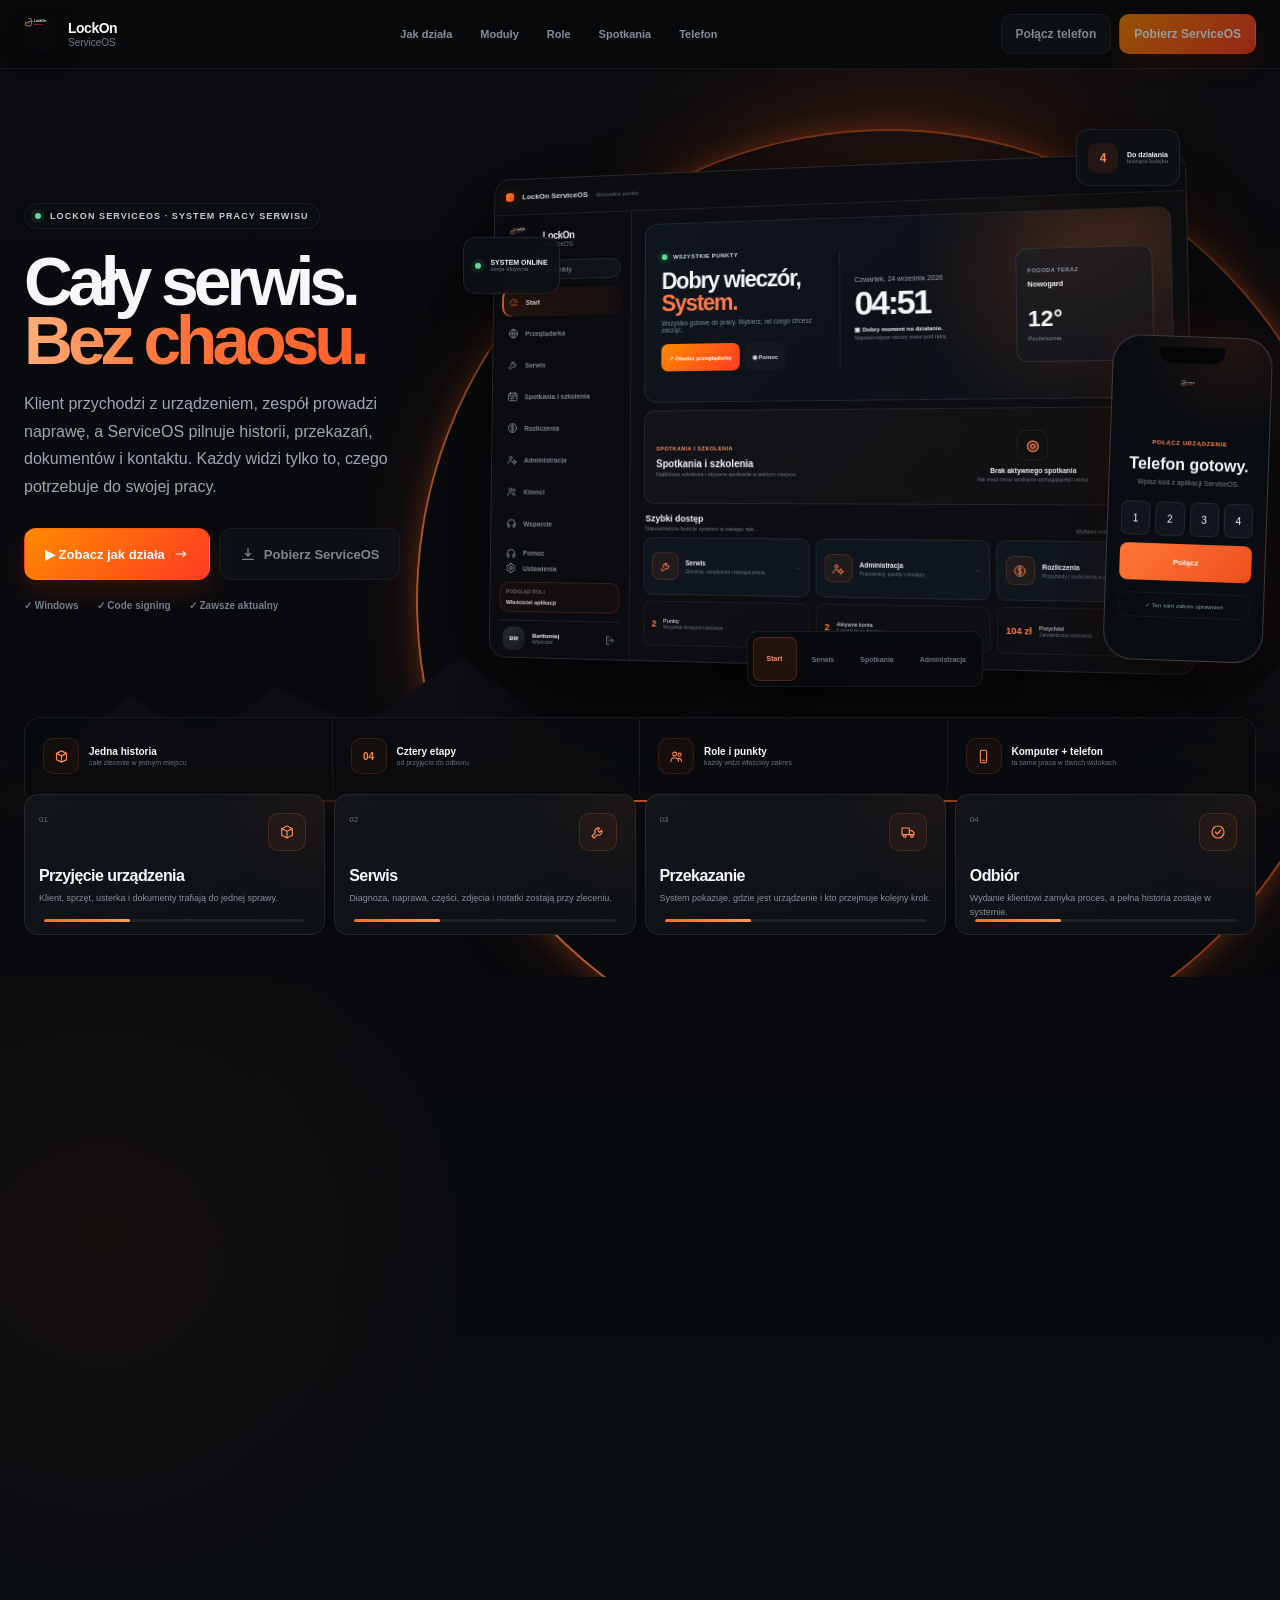
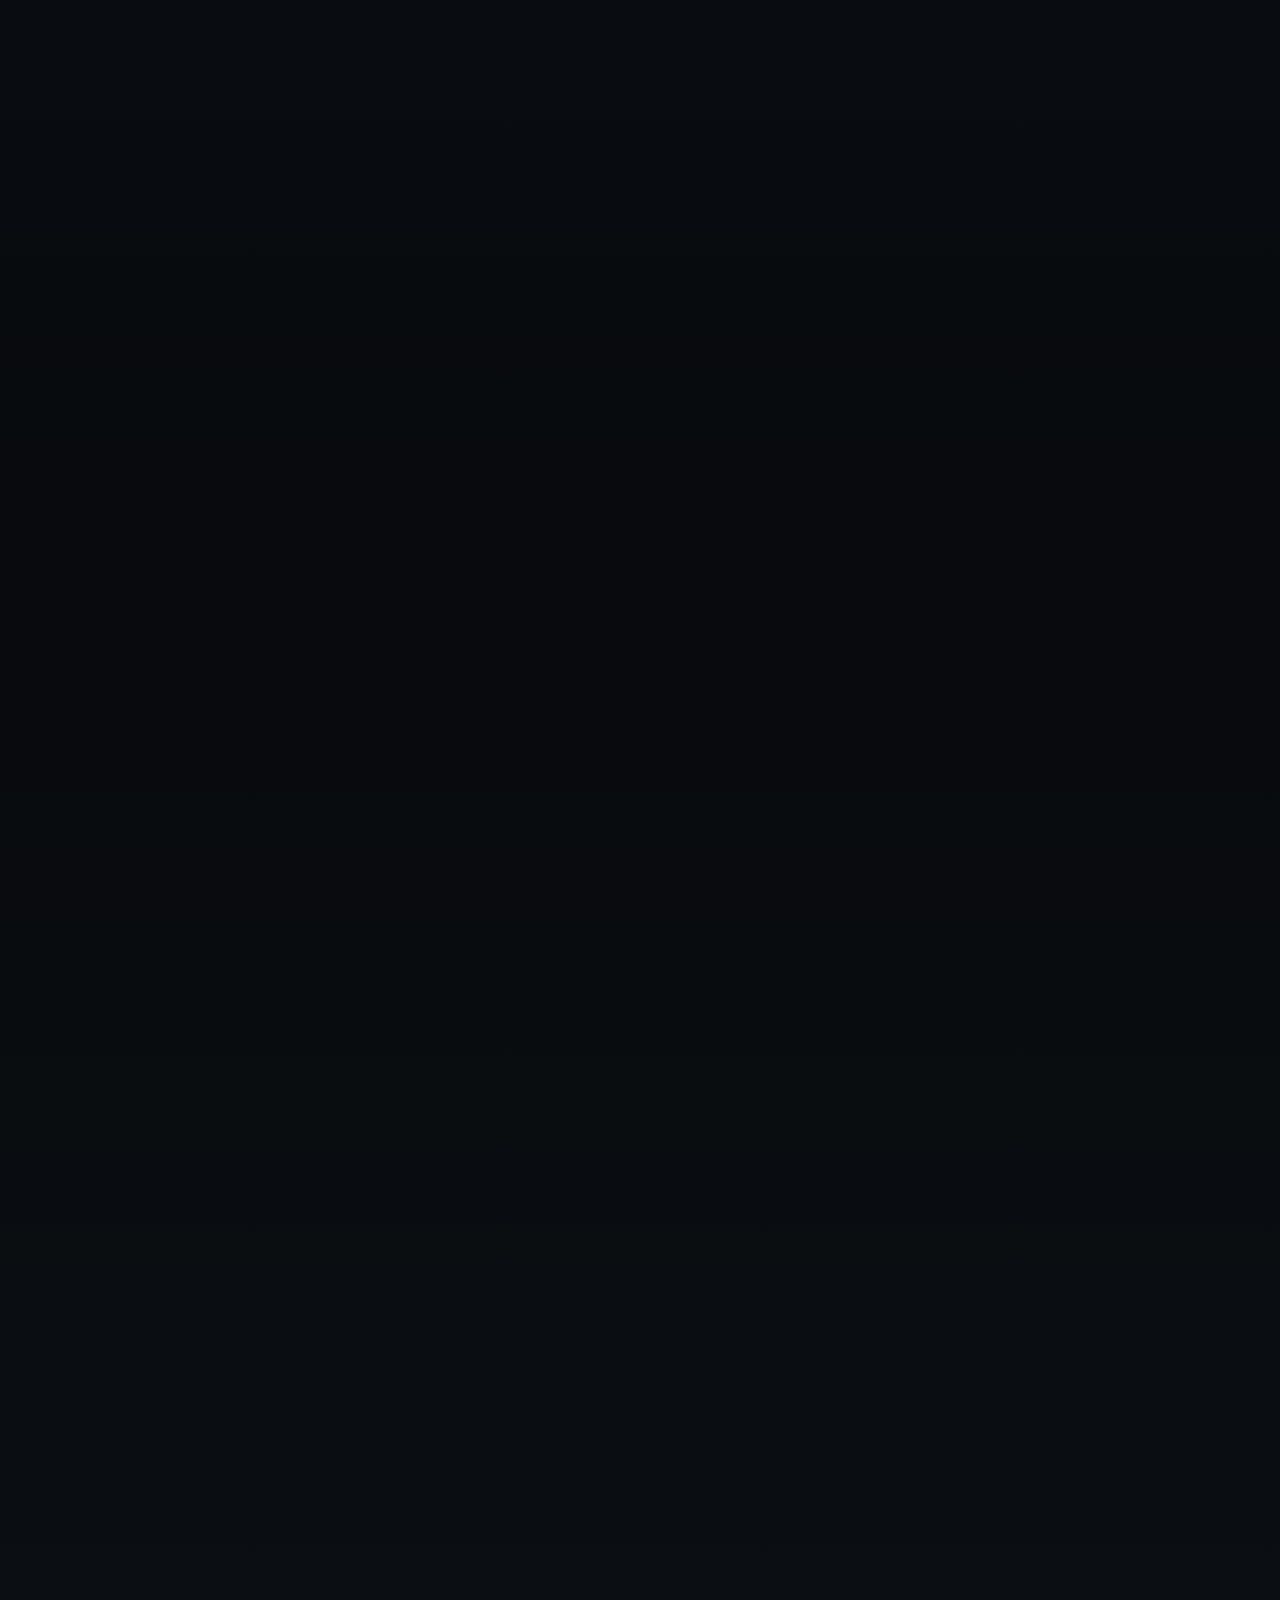
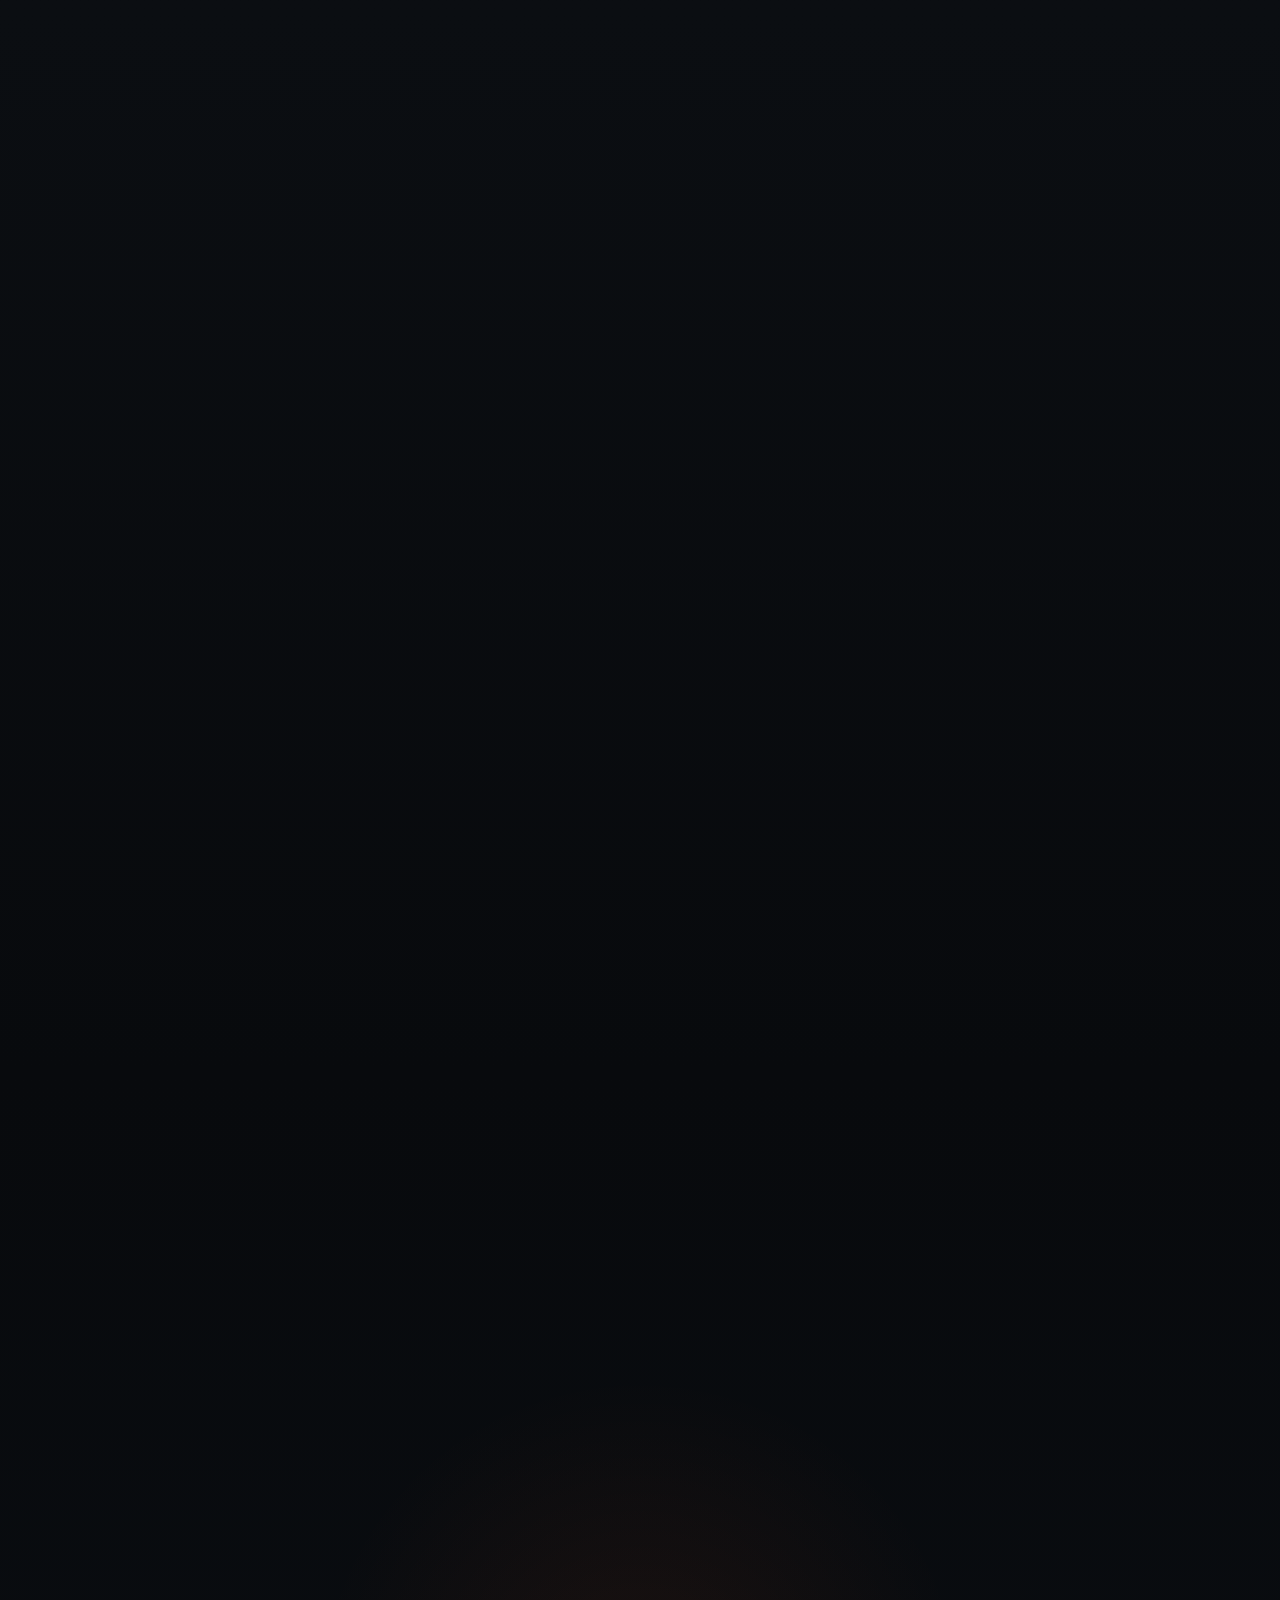
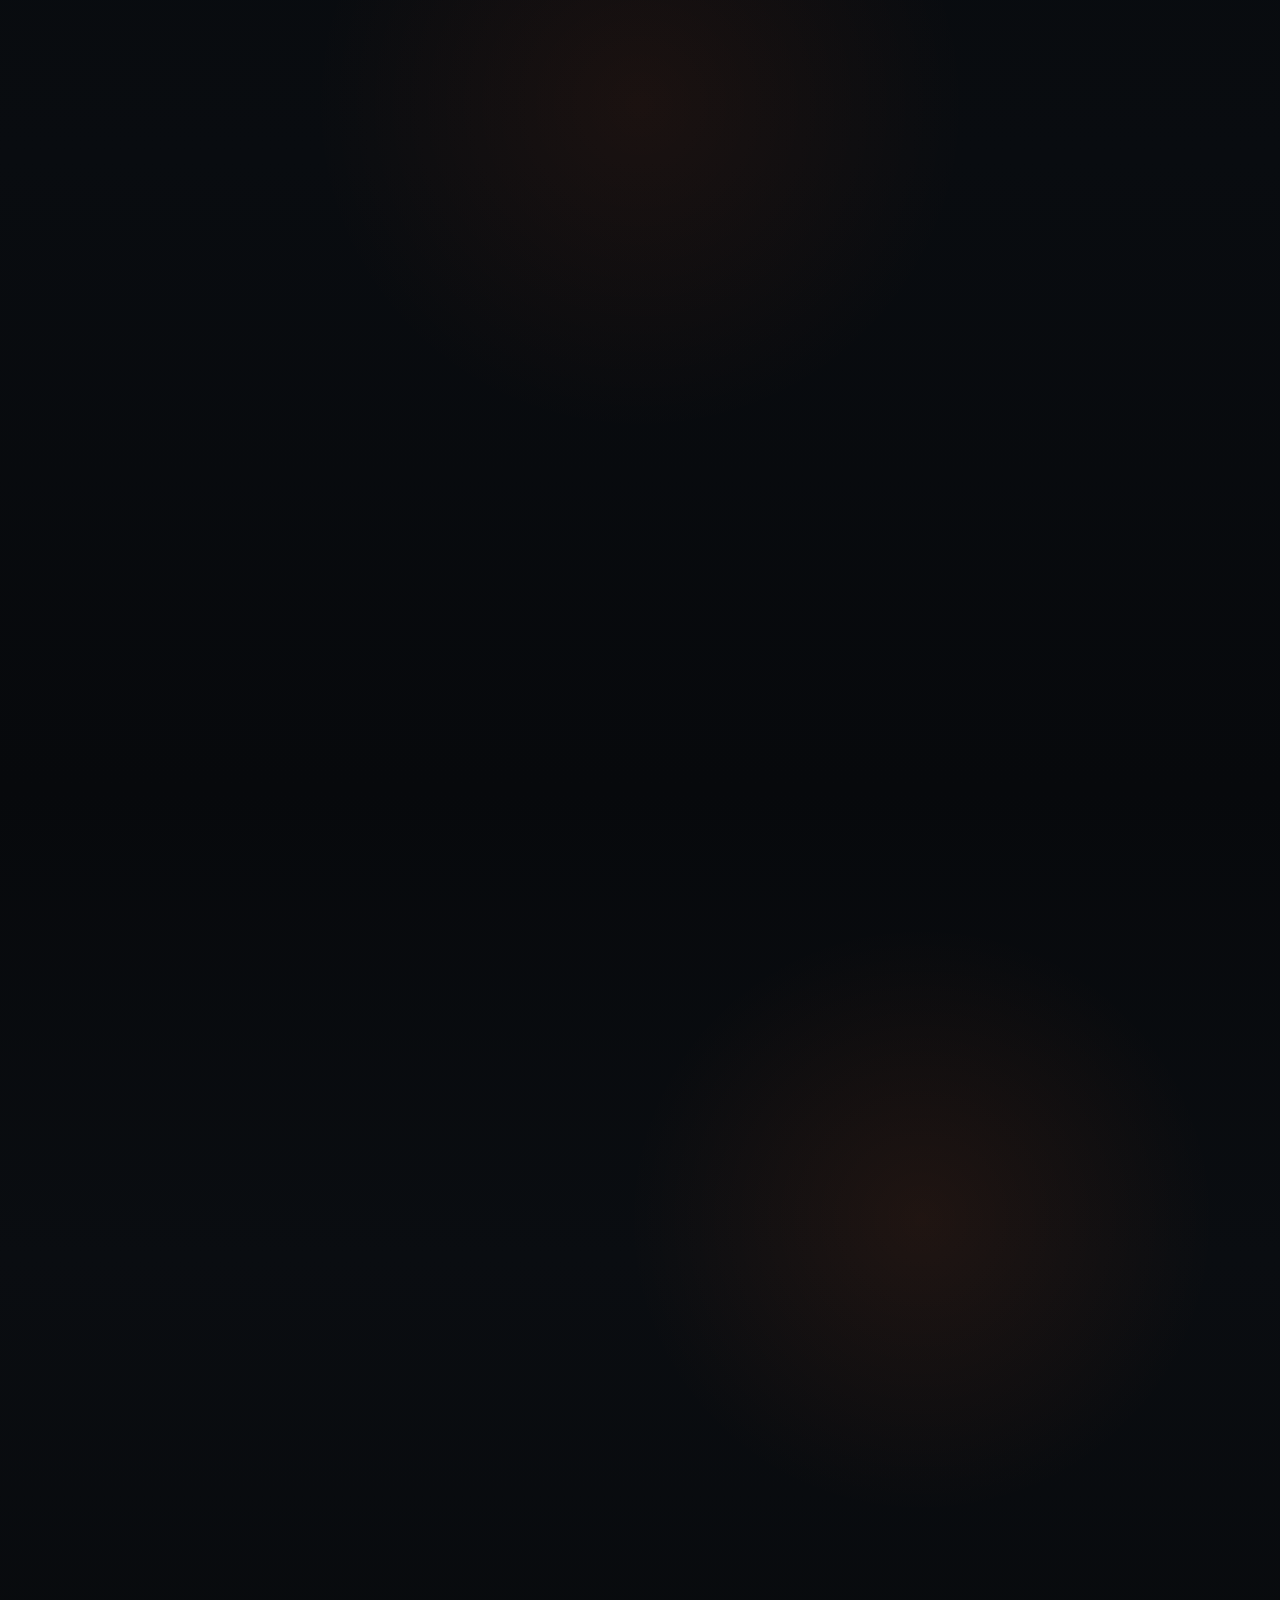
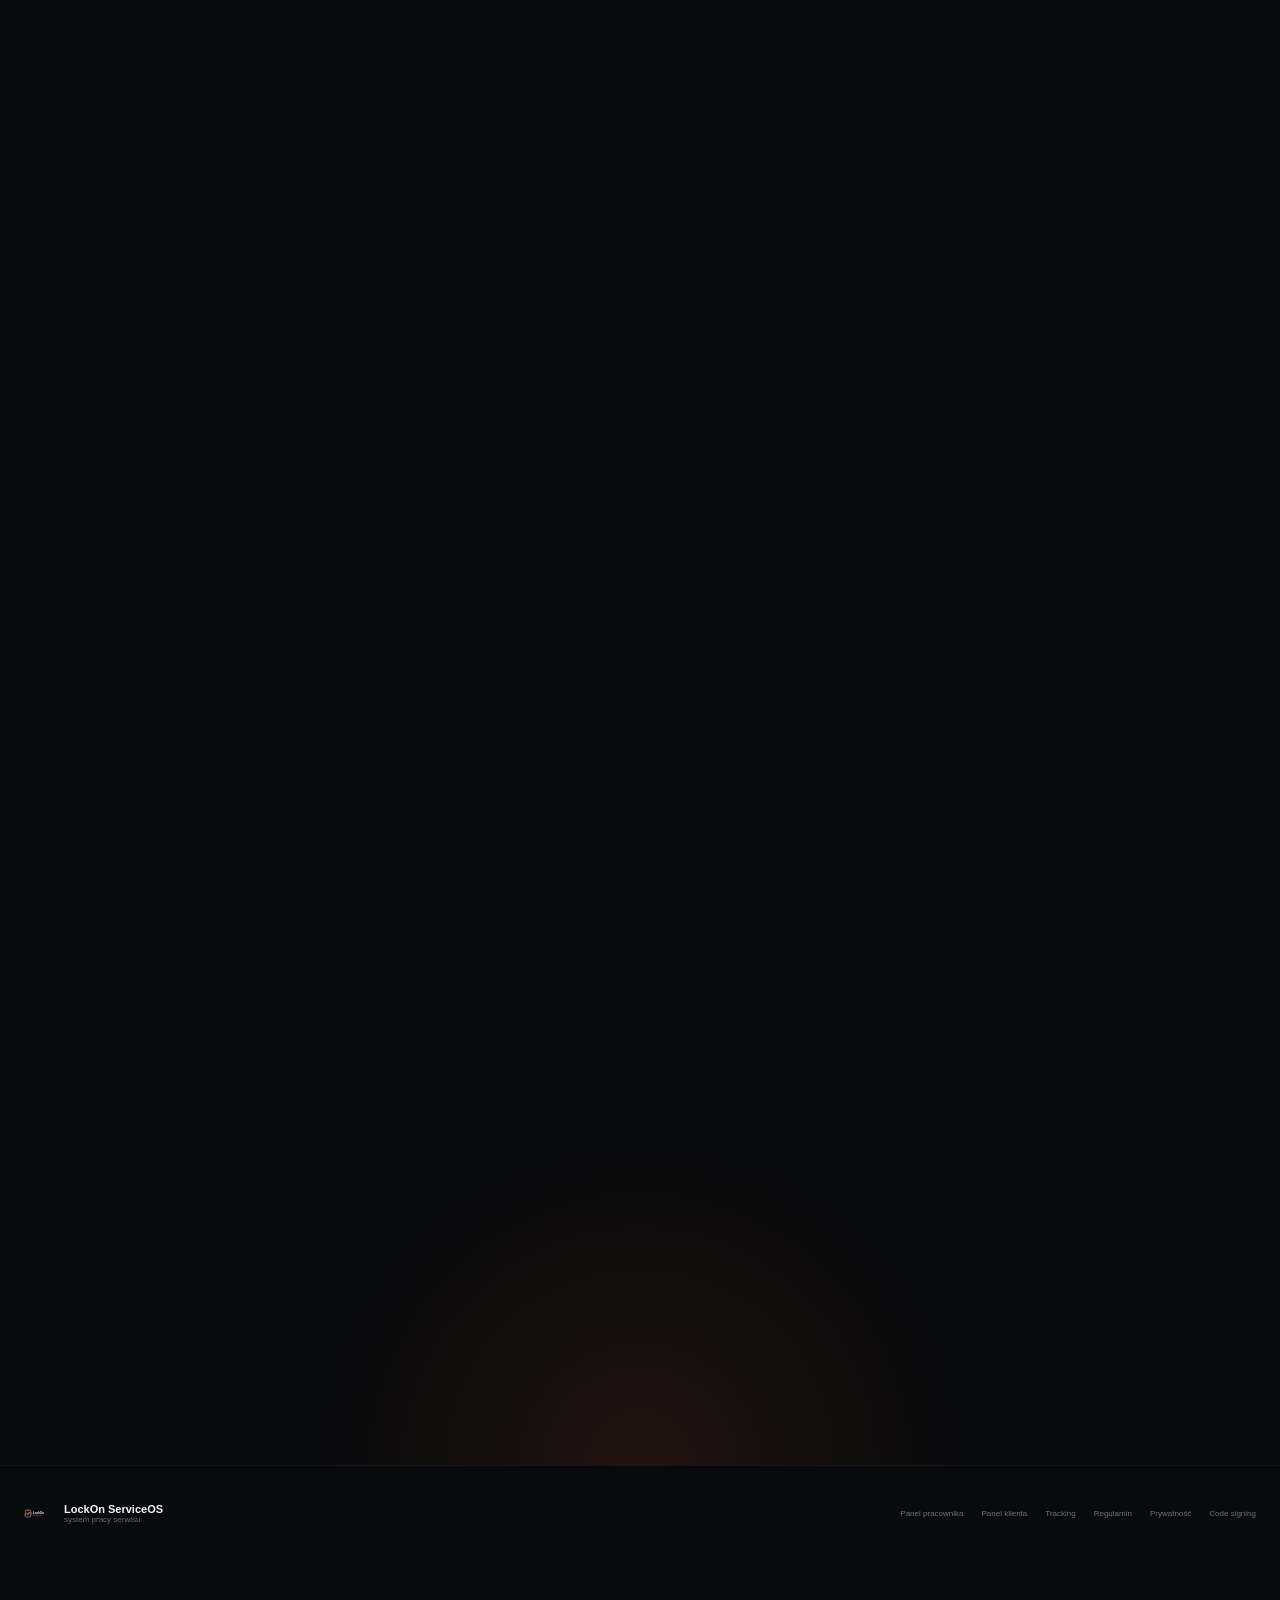
==== commit ad41715a: "feat(site): make role preview a complete interactive ServiceOS shell" ====
--- a/index.html
+++ b/index.html
@@ -262,12 +262,177 @@
 
   <section class="roles-section" id="roles">
     <div class="site-frame role-layout">
-      <div class="section-heading reveal"><span>ROLE</span><h2>Każdy widzi dokładnie<br><em>swój zakres pracy.</em></h2><p>ServiceOS nie pokazuje wszystkim wszystkiego. Menu i akcje wynikają z roli oraz przypisanych punktów.</p></div>
+      <div class="section-heading reveal">
+        <span>ROLE</span>
+        <h2>Każdy widzi dokładnie<br><em>swój zakres pracy.</em></h2>
+        <p>To nie jest już statyczna makieta. Zmień rolę, a potem klikaj po menu ServiceOS — dokładnie jak w aplikacji.</p>
+      </div>
+
       <div class="role-simulator reveal reveal-delay">
-        <div class="role-tabs"><button class="active" type="button" data-role-preview="owner"><b>01</b><span><strong>Właściciel</strong><small>cała firma</small></span></button><button type="button" data-role-preview="boss"><b>02</b><span><strong>Szef / Koordynator</strong><small>punkty + zespół</small></span></button><button type="button" data-role-preview="tech"><b>03</b><span><strong>Serwisant</strong><small>praca techniczna</small></span></button><button type="button" data-role-preview="front"><b>04</b><span><strong>Obsługa</strong><small>klient + wydanie</small></span></button></div>
+        <div class="role-tabs" aria-label="Role w ServiceOS">
+          <button class="active" type="button" data-role-preview="owner"><b>01</b><span><strong>Właściciel</strong><small>cała firma</small></span></button>
+          <button type="button" data-role-preview="boss"><b>02</b><span><strong>Szef / Koordynator</strong><small>punkty + zespół</small></span></button>
+          <button type="button" data-role-preview="tech"><b>03</b><span><strong>Serwisant</strong><small>praca techniczna</small></span></button>
+          <button type="button" data-role-preview="front"><b>04</b><span><strong>Obsługa</strong><small>klient + wydanie</small></span></button>
+        </div>
+
         <div class="role-app">
-          <div class="role-app-title"><span class="titlebar-mark"></span><strong>Podgląd roli w ServiceOS</strong><small data-role-scope>Wszystkie punkty</small></div>
-          <div class="role-app-body"><aside><div class="role-app-brand"><img src="assets/logo.svg" alt=""><span><strong>LockOn</strong><small>ServiceOS</small></span></div><div class="role-app-nav" data-role-nav><i class="active"><svg class="os-icon" aria-hidden="true"><use href="#i-gauge"></use></svg> Start</i><i><svg class="os-icon" aria-hidden="true"><use href="#i-wrench"></use></svg> Serwis</i><i><svg class="os-icon" aria-hidden="true"><use href="#i-calendar"></use></svg> Spotkania</i><i><svg class="os-icon" aria-hidden="true"><use href="#i-dollar"></use></svg> Rozliczenia</i><i><svg class="os-icon" aria-hidden="true"><use href="#i-user-cog"></use></svg> Administracja</i><i><svg class="os-icon" aria-hidden="true"><use href="#i-users"></use></svg> Klienci</i></div></aside><div class="role-app-main"><span>AKTYWNA ROLA</span><h3 data-role-title>Właściciel aplikacji</h3><p data-role-copy>Pełny widok punktów, zespołu, administracji i rozliczeń.</p><div class="role-permission-grid" data-role-permissions><i>Wszystkie punkty</i><i>Zespół</i><i>Rozliczenia</i><i>Administracja</i></div></div></div>
+          <div class="role-app-title">
+            <span class="titlebar-mark"></span>
+            <strong>Podgląd roli w ServiceOS</strong>
+            <span class="role-app-view" data-role-current-view>Start</span>
+            <small data-role-scope>Wszystkie punkty</small>
+          </div>
+
+          <div class="role-app-body">
+            <aside class="role-app-sidebar">
+              <div class="role-app-brand">
+                <img src="assets/logo.svg" alt="">
+                <span><strong>LockOn</strong><small>ServiceOS</small></span>
+              </div>
+
+              <div class="role-app-branch">
+                <span class="status-dot"></span>
+                <span data-role-branch>Wszystkie punkty</span>
+              </div>
+
+              <nav class="role-app-nav" data-role-nav aria-label="Menu podglądu roli">
+                <button class="active" type="button" data-role-nav-key="dashboard"><svg class="os-icon" aria-hidden="true"><use href="#i-gauge"></use></svg><span>Start</span></button>
+                <button type="button" data-role-nav-key="browser"><svg class="os-icon" aria-hidden="true"><use href="#i-globe"></use></svg><span>Przeglądarka</span></button>
+                <button type="button" data-role-nav-key="service"><svg class="os-icon" aria-hidden="true"><use href="#i-wrench"></use></svg><span>Serwis</span></button>
+                <button type="button" data-role-nav-key="meetings"><svg class="os-icon" aria-hidden="true"><use href="#i-calendar"></use></svg><span>Spotkania i szkolenia</span></button>
+                <button type="button" data-role-nav-key="earnings"><svg class="os-icon" aria-hidden="true"><use href="#i-dollar"></use></svg><span>Rozliczenia</span></button>
+                <button type="button" data-role-nav-key="administration"><svg class="os-icon" aria-hidden="true"><use href="#i-user-cog"></use></svg><span>Administracja</span></button>
+                <button type="button" data-role-nav-key="customers"><svg class="os-icon" aria-hidden="true"><use href="#i-users"></use></svg><span>Klienci</span></button>
+                <button type="button" data-role-nav-key="support"><svg class="os-icon" aria-hidden="true"><use href="#i-headphones"></use></svg><span>Wsparcie</span></button>
+              </nav>
+
+              <div class="role-sidebar-spacer"></div>
+
+              <button class="role-app-nav-button" type="button" data-role-help><svg class="os-icon" aria-hidden="true"><use href="#i-headphones"></use></svg><span>Pomoc</span><small>Chat</small></button>
+              <button class="role-app-nav-button" type="button" data-role-nav-key="settings"><svg class="os-icon" aria-hidden="true"><use href="#i-settings"></use></svg><span>Ustawienia</span></button>
+
+              <div class="role-preview-box-demo">
+                <div><span>Podgląd roli</span><small>AKTYWNY</small></div>
+                <select data-role-select aria-label="Zmień rolę w podglądzie">
+                  <option value="owner">Właściciel aplikacji</option>
+                  <option value="boss">Szef / Koordynator</option>
+                  <option value="tech">Serwisant</option>
+                  <option value="front">Obsługa</option>
+                </select>
+              </div>
+
+              <div class="role-account-card" data-role-account>
+                <div class="role-account-avatar">BM</div>
+                <div class="role-account-copy"><strong>Bartłomiej</strong><span>Właściciel</span></div>
+                <button type="button" data-role-account-action aria-label="Pokaż konto"><svg class="os-icon" aria-hidden="true"><use href="#i-log-out"></use></svg></button>
+              </div>
+            </aside>
+
+            <div class="role-app-content" data-role-content>
+              <section class="role-app-panel active" data-role-screen="dashboard">
+                <div class="role-dashboard">
+                  <div class="role-dashboard-copy">
+                    <span>AKTYWNA ROLA</span>
+                    <h3 data-role-title>Właściciel aplikacji</h3>
+                    <p data-role-copy>Pełny widok punktów, zespołu, administracji i rozliczeń.</p>
+                  </div>
+                  <div class="role-dashboard-status"><span class="status-dot"></span><strong>ServiceOS online</strong><small data-role-status-copy>Pełny zakres firmy</small></div>
+                  <div class="role-permission-grid" data-role-permissions>
+                    <i>Wszystkie punkty</i><i>Zespół</i><i>Rozliczenia</i><i>Administracja</i>
+                  </div>
+                  <div class="role-dashboard-quick">
+                    <article><b><svg class="os-icon" aria-hidden="true"><use href="#i-wrench"></use></svg></b><span><strong>Serwis</strong><small>4 zlecenia wymagają działania</small></span></article>
+                    <article><b><svg class="os-icon" aria-hidden="true"><use href="#i-calendar"></use></svg></b><span><strong>Spotkania</strong><small>1 szkolenie dzisiaj</small></span></article>
+                    <article><b><svg class="os-icon" aria-hidden="true"><use href="#i-users"></use></svg></b><span><strong>Klienci</strong><small>pełna historia kontaktu</small></span></article>
+                  </div>
+                </div>
+              </section>
+
+              <section class="role-app-panel" data-role-screen="browser">
+                <div class="role-browser">
+                  <header><span>PRZEGLĄDARKA</span><h3>Nowa karta</h3><b>🔒 Bezpieczna karta</b></header>
+                  <div class="role-browser-toolbar"><button type="button">←</button><button type="button">→</button><button type="button">↻</button><div><span>🔒</span><strong>serviceos.pl</strong></div><button type="button">↗</button></div>
+                  <div class="role-browser-page"><img src="assets/logo.svg" alt=""><span>LOCKON SERVICEOS</span><strong>Przeglądarka wewnątrz aplikacji.</strong><small>Linki i narzędzia bez opuszczania środowiska pracy.</small></div>
+                </div>
+              </section>
+
+              <section class="role-app-panel" data-role-screen="service">
+                <div class="role-service-screen">
+                  <header><span>SERWIS</span><h3>Klienci i naprawy</h3><p>Przyjęcie telefonu, statusy, przekazania i historia zlecenia.</p></header>
+                  <div class="role-screen-tabs"><i class="active">Zlecenia</i><i>Nowe zlecenie</i><i>Przekazania</i></div>
+                  <div class="role-order-list">
+                    <article><b>#1042</b><span><strong>iPhone 14 Pro</strong><small>Anna Kowalska · diagnoza</small></span><em>TERAZ</em></article>
+                    <article><b>#1041</b><span><strong>Samsung S24</strong><small>Piotr Nowak · przekazanie</small></span><em>W DRODZE</em></article>
+                    <article><b>#1038</b><span><strong>iPhone 13</strong><small>Marta Lis · gotowe</small></span><em class="ok">GOTOWE</em></article>
+                  </div>
+                </div>
+              </section>
+
+              <section class="role-app-panel" data-role-screen="meetings">
+                <div class="role-meeting-screen">
+                  <header><div><span>● TRWA TERAZ</span><h3>Szkolenie serwisowe</h3><p>Bartłomiej · 18:42 / 60 min</p></div><b>Tryb kinowy</b></header>
+                  <div class="role-meeting-grid">
+                    <div class="role-share-stage"><div class="role-share-window"><aside></aside><div><i></i><strong></strong><article></article><article></article></div></div><small><span class="status-dot"></span>Ekran prowadzącego</small></div>
+                    <aside class="role-mini-chat"><strong>Czat</strong><p><b>Jan</b> Widać ekran.</p><p><b>Anna</b> Wszystko czytelne 👌</p></aside>
+                  </div>
+                </div>
+              </section>
+
+              <section class="role-app-panel" data-role-screen="earnings">
+                <div class="role-finance-screen">
+                  <header><span>ROZLICZENIA</span><h3>Twój wynik i bieżący okres</h3><p>Widok dopasowany do zakresu roli.</p></header>
+                  <div class="role-finance-kpis"><article><span>PRZYCHÓD</span><strong>12 840 zł</strong><small>31 zamkniętych zleceń</small></article><article><span>DO ROZLICZENIA</span><strong>2 460 zł</strong><small>bieżący okres</small></article><article><span>EFEKTYWNOŚĆ</span><strong>91%</strong><small>realizacja planu</small></article></div>
+                  <div class="role-finance-bars"><i></i><i></i><i></i><i></i><i></i><i></i><i></i></div>
+                </div>
+              </section>
+
+              <section class="role-app-panel" data-role-screen="administration">
+                <div class="role-admin-screen">
+                  <header><span>ADMINISTRACJA</span><h3>Pracownicy, punkty i dostępy</h3><p>Pełny zakres właściciela aplikacji.</p></header>
+                  <div class="role-admin-kpis"><article><b>12</b><span>Aktywne konta</span></article><article><b>3</b><span>Punkty</span></article><article><b>1</b><span>Do decyzji</span></article><article><b>6</b><span>Aktywne sesje</span></article></div>
+                  <div class="role-person-list"><article><b>JN</b><span><strong>Jan Nowak</strong><small>Serwisant · Nowogard</small></span><em>AKTYWNY</em></article><article><b>AL</b><span><strong>Anna Lis</strong><small>Obsługa · Szczecin</small></span><em>AKTYWNY</em></article></div>
+                </div>
+              </section>
+
+              <section class="role-app-panel" data-role-screen="customers">
+                <div class="role-customers-screen">
+                  <header><span>KLIENCI</span><h3>Klienci i ich serwisy</h3><p>Naprawy, urządzenia, dostęp i historia kontaktu.</p></header>
+                  <div class="role-customer-card"><b>AK</b><span><strong>Anna Kowalska</strong><small>anna@przyklad.pl · +48 500 123 456</small></span><em>AKTYWNA</em></div>
+                  <div class="role-customer-grid"><article><span>NAPRAWY</span><strong>5</strong><small>1 aktywna</small></article><article><span>URZĄDZENIA</span><strong>3</strong><small>w historii</small></article><article><span>PORTAL</span><strong>Online</strong><small>Google + kod</small></article></div>
+                  <div class="role-customer-order"><b>#1042</b><span><strong>iPhone 14 Pro</strong><small>Diagnoza rozpoczęta dzisiaj, 14:12</small></span><em>TERAZ</em></div>
+                </div>
+              </section>
+
+              <section class="role-app-panel" data-role-screen="support">
+                <div class="role-support-screen">
+                  <header><span>WSPARCIE LOCKON</span><h3>Centrum pomocy zespołu</h3><p>Kolejka konsultanta i użytkownicy online.</p></header>
+                  <div class="role-support-kpis"><article><strong>2</strong><span>Czekają na człowieka</span></article><article><strong>4</strong><span>Użytkownicy online</span></article></div>
+                  <div class="role-support-workspace"><aside><strong>AKTYWNOŚĆ</strong><p><span class="status-dot"></span> Jan Nowak <small>przy bocie</small></p><p><span class="status-dot"></span> Anna Lis <small>online</small></p></aside><section><strong>Kolejka konsultanta</strong><article><b>NOWA PROŚBA</b><span>„Potrzebuję pomocy z przekazaniem urządzenia.”</span></article></section></div>
+                </div>
+              </section>
+
+              <section class="role-app-panel" data-role-screen="settings">
+                <div class="role-settings-screen">
+                  <header><span>USTAWIENIA OSOBISTE</span><h3>Dopasuj ServiceOS do siebie</h3><p>Wygląd, skala i informacje o koncie.</p></header>
+                  <div class="role-settings-grid"><article class="selected"><span>WYGLĄD</span><strong>Carbon</strong><small>Ciemny motyw ServiceOS</small></article><article><span>SKALA</span><strong>100%</strong><small>Standardowy interfejs</small></article><article><span>KONTO</span><strong>Bartłomiej</strong><small>Właściciel aplikacji</small></article><article><span>WERSJA</span><strong>ServiceOS</strong><small>zawsze aktualny</small></article></div>
+                </div>
+              </section>
+
+              <section class="role-app-panel" data-role-screen="help">
+                <div class="role-help-screen">
+                  <header><span>POMOC LOCKON</span><h3>Pomoc w ServiceOS</h3><p>Najpierw bot, a gdy trzeba — konsultant.</p></header>
+                  <div class="role-help-chat"><article><b>Bot ServiceOS</b><p>Cześć. Mogę znaleźć zlecenie, wyjaśnić proces albo otworzyć właściwy ekran.</p></article><article class="user"><b>Ty</b><p>Pokaż mi, gdzie przekazać urządzenie.</p></article><div><span>Napisz wiadomość…</span><b>→</b></div></div>
+                </div>
+              </section>
+
+              <div class="role-account-popover" data-role-account-popover hidden>
+                <div class="role-account-popover-head"><b>BM</b><span><strong>Bartłomiej</strong><small>Właściciel aplikacji</small></span></div>
+                <p>To konto właściciela. Podgląd roli zmienia zakres aplikacji, ale nie zmienia zalogowanego użytkownika.</p>
+                <button type="button" data-role-account-close>Zamknij</button>
+              </div>
+            </div>
+          </div>
         </div>
       </div>
     </div>
--- a/assets/serviceos-site.css
+++ b/assets/serviceos-site.css
@@ -59,6 +59,10 @@
 /* Modules */
 .modules-section{position:relative;padding:128px 0;background:radial-gradient(circle at 8% 22%,rgba(255,103,31,.05),transparent 25%),linear-gradient(180deg,#080a0d,#090c10 55%,#080a0d)}.modules-os-window{height:760px;border-radius:22px}.modules-os-window .os-body{height:722px}.modules-os-window .os-content{overflow:hidden}.os-module-content>.module-panel{position:absolute;inset:0;opacity:0;visibility:hidden;transform:translateX(10px);transition:opacity .28s ease,transform .28s ease,visibility .28s}.os-module-content>.module-panel.active{opacity:1;visibility:visible;transform:none}.os-module-page{padding:34px}.os-module-page header{padding-bottom:20px;border-bottom:1px solid var(--line)}.os-module-page h2{font-size:32px}
 .customer-hero{min-height:90px;margin-top:22px;padding:15px;border:1px solid var(--line);border-radius:14px;background:#11151a;display:grid;grid-template-columns:48px 1fr auto;align-items:center;gap:12px}.customer-hero>b{width:48px;height:48px;border-radius:13px;display:grid;place-items:center;background:linear-gradient(145deg,#252b34,#171b21);font-size:12px}.customer-hero>span{display:flex;flex-direction:column}.customer-hero>span strong{font-size:13px}.customer-hero>span small{margin-top:3px;color:#75808b;font-size:9px}.customer-hero>em{padding:5px 8px;border-radius:99px;background:rgba(97,217,154,.07);color:#81dca9;font-size:7px;font-style:normal}
+.customer-kpis{display:grid;grid-template-columns:repeat(3,1fr);gap:8px;margin-top:16px}.customer-kpis article{min-height:76px;padding:11px 12px;border:1px solid var(--line);border-radius:11px;background:#11151a;display:grid;grid-template-columns:36px 1fr;gap:10px;align-items:center}.customer-kpis article>b{width:36px;height:36px;border-radius:10px;display:grid;place-items:center;background:rgba(255,112,49,.07);color:#ff8751;font-size:13px}.customer-kpis article>span{display:flex;flex-direction:column}.customer-kpis strong{font-size:9px}.customer-kpis small{margin-top:3px;color:#697681;font-size:7px}
+.customer-workspace{display:grid;grid-template-columns:minmax(0,1.15fr) minmax(250px,.85fr);gap:10px;margin-top:10px}.customer-profile-panel,.customer-activity-panel{min-height:390px;padding:13px;border:1px solid var(--line);border-radius:13px;background:#0f1318}.customer-profile-panel .customer-hero{margin-top:0}.customer-detail-grid{display:grid;grid-template-columns:1fr 1fr;gap:7px;margin-top:9px}.customer-detail-grid article{min-height:61px;padding:10px;border:1px solid rgba(255,255,255,.055);border-radius:9px;background:#11151a;display:flex;flex-direction:column}.customer-detail-grid span{color:#65717c;font-size:6px;font-weight:850;letter-spacing:.08em}.customer-detail-grid strong{margin-top:auto;font-size:8px}
+.customer-device-list{margin-top:12px}.customer-device-list>span{color:#ff8751;font-size:6px;font-weight:900;letter-spacing:.09em}.customer-device-list article{min-height:51px;margin-top:6px;padding:8px 9px;border:1px solid var(--line);border-radius:9px;background:#101419;display:grid;grid-template-columns:1fr auto;grid-template-rows:auto auto;column-gap:9px}.customer-device-list article>b{font-size:8px}.customer-device-list article>small{color:#697580;font-size:6px}.customer-device-list article>em{grid-column:2;grid-row:1/3;align-self:center;font-style:normal;color:#ff9364;font-size:6px;font-weight:850}.customer-device-list article>em.ok{color:#76d9a2}
+.customer-panel-title{display:flex;flex-direction:column;padding-bottom:11px;border-bottom:1px solid var(--line)}.customer-panel-title span{color:#ff8751;font-size:6px;font-weight:900;letter-spacing:.09em}.customer-panel-title strong{margin-top:5px;font-size:12px}.customer-panel-title small{margin-top:3px;color:#697681;font-size:7px;line-height:1.45}.customer-timeline{display:grid;margin-top:11px}.customer-timeline article{position:relative;min-height:68px;padding:8px 7px 8px 24px;border-left:1px solid rgba(255,255,255,.065)}.customer-timeline article>i{position:absolute;left:-4px;top:13px;width:7px;height:7px;border-radius:50%;background:#ff7742;box-shadow:0 0 0 4px rgba(255,111,47,.07)}.customer-timeline article>div{display:flex;flex-direction:column}.customer-timeline strong{font-size:8px}.customer-timeline span{margin-top:3px;color:#7e8993;font-size:6px}.customer-timeline small{margin-top:2px;color:#56616c;font-size:5.5px}.customer-access-card{position:relative;margin-top:8px;padding:11px;border:1px solid rgba(97,217,154,.09);border-radius:10px;background:rgba(97,217,154,.025);display:flex;flex-direction:column}.customer-access-card>span{color:#6b917c;font-size:6px;font-weight:900;letter-spacing:.09em}.customer-access-card>strong{margin-top:5px;font-size:9px}.customer-access-card>small{margin-top:3px;color:#6d7b73;font-size:6px}.customer-access-card>b{position:absolute;right:9px;top:9px;display:flex;align-items:center;gap:5px;color:#7ed8a5;font-size:5.5px}
 .history-grid,.finance-grid{display:grid;grid-template-columns:repeat(3,1fr);gap:10px;margin-top:12px}.history-grid article,.finance-grid article{min-height:155px;padding:16px;border:1px solid var(--line);border-radius:13px;background:#101419;display:flex;flex-direction:column}.history-grid span,.finance-grid span{color:#87929d;font-size:9px}.history-grid strong,.finance-grid strong{margin-top:auto;font-size:17px}.history-grid small,.finance-grid small{margin-top:5px;color:#66717c;font-size:8px}.finance-chart{height:200px;margin-top:14px;padding:20px 20px 0;border:1px solid var(--line);border-radius:13px;background:#0f1318;display:flex;align-items:end;gap:16px}.finance-chart i{flex:1;border-radius:7px 7px 0 0;background:linear-gradient(180deg,rgba(255,125,66,.6),rgba(255,92,31,.12));animation:bar 5s ease-in-out infinite}.finance-chart i:nth-child(1){height:38%}.finance-chart i:nth-child(2){height:57%;animation-delay:-.5s}.finance-chart i:nth-child(3){height:46%;animation-delay:-1s}.finance-chart i:nth-child(4){height:74%;animation-delay:-1.5s}.finance-chart i:nth-child(5){height:63%;animation-delay:-2s}.finance-chart i:nth-child(6){height:84%;animation-delay:-2.5s}.finance-chart i:nth-child(7){height:70%;animation-delay:-3s}
 .tool-list{display:grid;gap:9px;margin-top:22px}.tool-list article{min-height:82px;padding:13px;border:1px solid var(--line);border-radius:12px;background:#11151a;display:grid;grid-template-columns:43px 1fr auto;gap:11px;align-items:center}.tool-list article>.os-icon{width:43px;height:43px;padding:12px;border-radius:12px;background:rgba(255,116,52,.075);color:#ff8248}.tool-list article>span{display:flex;flex-direction:column}.tool-list strong{font-size:11px}.tool-list small{margin-top:3px;color:#75818c;font-size:9px}.tool-list article>b{color:#89949e;font-size:7px}.module-meeting-screen,.module-admin-screen{position:relative!important;opacity:1!important;visibility:visible!important;transform:none!important;height:100%}
 
@@ -98,8 +102,8 @@
   .module-mobile-tabs{position:absolute;z-index:30;left:8px;right:8px;bottom:8px;display:grid;grid-template-columns:repeat(3,1fr);gap:4px;padding:5px;border:1px solid var(--line);border-radius:12px;background:rgba(10,13,16,.96);backdrop-filter:blur(14px)}
   .module-mobile-tabs button{min-width:44px;min-height:44px;border-radius:8px;background:transparent;color:#75808b;font-size:8px;font-weight:800;cursor:pointer}
   .module-mobile-tabs button.active{background:rgba(255,112,49,.1);box-shadow:inset 0 0 0 1px rgba(255,112,49,.14);color:#ff956a}
-.topbar-inner{grid-template-columns:auto 1fr auto}.desktop-nav,.topbar-actions{display:none}.mobile-menu-toggle{display:grid;justify-self:end}.site-topbar.menu-open .mobile-menu{display:block}.mobile-menu{position:absolute;left:0;right:0;top:68px;padding:10px 0 16px;border-bottom:1px solid var(--line);background:rgba(9,10,12,.98);box-shadow:0 20px 45px rgba(0,0,0,.35)}.mobile-menu-grid{display:grid;grid-template-columns:1fr 1fr;gap:7px}.mobile-menu-grid a,.mobile-menu-grid button{min-height:48px;padding:0 12px;border:1px solid var(--line);border-radius:10px;background:#111419;display:flex;align-items:center;color:#aeb6bf;font-size:11px;text-align:left}.mobile-menu-grid .primary{background:linear-gradient(135deg,#ff8a00,#ff3b22);color:#fff}.hero-section{padding-top:48px}.hero-product{min-height:520px}.hero-os-window{left:0;width:88%;height:460px;transform:none}.hero-os-window .os-body{height:422px}.hero-phone-mini{width:142px;height:285px;right:0;bottom:28px}.hero-chip{display:none}.os-sidebar{display:none}.hero-os-window .os-body,.modules-os-window .os-body,.meeting-os-window .os-body{grid-template-columns:1fr}.hero-os-window .os-content{height:100%}.os-mobile-tabs{position:absolute;z-index:20;left:7px;right:7px;bottom:7px;height:54px;padding:4px;border:1px solid var(--line);border-radius:10px;display:grid;grid-template-columns:repeat(4,1fr);gap:3px;background:rgba(10,13,16,.95)}.os-mobile-tabs button{min-width:44px;min-height:44px;border-radius:7px;background:transparent;color:#68737d;font-size:7px;font-weight:780}.os-mobile-tabs button.active{background:rgba(255,112,49,.09);color:#ff956a}.os-dashboard{padding:10px 10px 62px}.os-start-hero{grid-template-columns:1fr 1fr}.os-weather{display:none}.os-next-meeting{grid-template-columns:1fr}.os-meeting-empty{display:none}.os-mini-stats{display:none}.modules-os-window{height:710px}.modules-os-window .os-body{height:672px}.modules-os-window .os-content{padding-bottom:112px}.os-module-content>.module-panel{padding-bottom:0}.os-service-page.large{padding:20px}.os-service-head{flex-direction:column}.os-service-tabs{justify-content:flex-start}.history-grid,.finance-grid{grid-template-columns:1fr 1fr}.role-simulator{grid-template-columns:1fr}.role-tabs{border-right:0;border-bottom:1px solid var(--line);display:grid;grid-template-columns:1fr 1fr}.role-tabs button{min-height:64px}.role-app-body{grid-template-columns:150px 1fr}.meeting-os-window{height:720px}.meeting-os-window .os-body{height:682px}.meeting-room-layout,.meeting-os-window.theater-mode .meeting-room-layout{grid-template-columns:1fr}.meeting-side{min-height:250px}.screen-share{min-height:380px}.full-meeting-room{padding:14px}.start-panel{grid-template-columns:1fr}.onboarding-card{border-left:0;border-top:1px solid var(--line)}}
-@media(max-width:700px){.site-frame{width:calc(100% - 24px)}.hero-section{padding:34px 0 28px}.hero-copy{text-align:left}.product-kicker{margin-inline:0;font-size:8px}.hero-copy h1{font-size:clamp(48px,14vw,66px)}.hero-copy>p{margin-inline:0;font-size:13px}.hero-actions{display:grid;grid-template-columns:1fr}.hero-actions .button{width:100%}.hero-trust{justify-content:flex-start}.hero-product{min-height:430px}.hero-os-window{width:94%;height:370px;top:22px}.hero-os-window .os-body{height:332px}.hero-phone-mini{width:105px;height:212px;padding:25px 8px 8px;border-radius:22px;bottom:25px}.hero-phone-mini img{width:14px;height:14px;margin-bottom:24px}.hero-phone-mini>strong{font-size:11px}.hero-phone-mini>p{font-size:5.5px;margin-bottom:10px}.mini-code{gap:3px}.mini-code i{height:23px;font-size:7px}.hero-phone-mini>b{height:27px;font-size:6px}.hero-phone-mini>small{display:none}.preview-switcher{left:0;bottom:0;transform:none;max-width:calc(100% - 112px);overflow:auto;scrollbar-width:none}.preview-switcher button{min-height:44px}.os-dashboard{padding:7px 7px 58px}.os-start-hero{min-height:130px;padding:10px;display:block}.os-time{display:none}.os-welcome h2{font-size:17px}.os-next-meeting{min-height:68px}.os-shortcuts{grid-template-columns:1fr 1fr}.os-shortcuts article:nth-child(3){display:none}.os-section-head>span{display:none}.os-service-page,.os-admin-page{padding:12px}.os-service-head h2,.os-admin-page h2{font-size:17px}.os-service-tabs{display:none}.os-order-row{grid-template-columns:32px 1fr auto;min-height:46px}.os-order-row>div small{display:none}.os-admin-grid{grid-template-columns:1fr 1fr}.os-user-list{display:none}.os-meeting-layout{grid-template-columns:1fr}.os-chat{display:none}.flow-wrap{margin-top:14px}.flow-metrics{grid-template-columns:1fr 1fr}.flow-metrics article{min-height:65px;padding:10px}.flow-metrics small{display:none}.flow-cards{grid-template-columns:1fr 1fr;gap:7px;margin-top:7px}.flow-cards article{min-height:155px;padding:14px}.flow-cards article>b{right:14px;top:14px;width:34px;height:34px}.flow-cards h2{font-size:14px}.flow-cards p{font-size:8.5px}.flow-cards article>i{left:14px;right:14px}.modules-section,.roles-section,.meetings-section,.phone-section,.security-section,.start-section{padding-top:78px;padding-bottom:78px}.section-heading{margin-bottom:28px}.section-heading h2{font-size:clamp(36px,10.5vw,48px)}.section-heading p{font-size:12px}.modules-os-window{height:680px;border-radius:16px}.modules-os-window .os-body{height:642px}.os-module-page{padding:18px}.os-module-page h2{font-size:24px}.history-grid,.finance-grid{grid-template-columns:1fr}.history-grid article,.finance-grid article{min-height:100px}.finance-chart{height:140px}.tool-list article{min-height:72px}.role-simulator{min-height:0;border-radius:16px}.role-tabs{grid-template-columns:1fr 1fr;padding:8px}.role-tabs button{min-height:58px}.role-app-body{grid-template-columns:105px 1fr}.role-app-nav i{font-size:0}.role-app-nav i .os-icon{width:16px}.role-app-main{padding:20px}.role-app-body h3{font-size:22px}.role-permission-grid{grid-template-columns:1fr}.role-permission-grid i{min-height:44px}.meeting-points{grid-template-columns:1fr}.meeting-os-window{height:650px;border-radius:16px}.meeting-os-window .os-body{height:612px}.full-meeting-room{padding:10px}.full-meeting-room>header{align-items:stretch;flex-direction:column}.meeting-theater-button{width:100%}.meeting-room-layout{margin-top:8px}.meeting-stage-full{padding:8px}.screen-share{min-height:330px}.screen-app{grid-template-columns:48px 1fr}.screen-chart{height:90px}.speaker-pill{min-width:155px;left:5%;bottom:15%}.meeting-controls{display:grid;grid-template-columns:1fr 1fr}.meeting-controls button{min-height:44px;justify-content:center}.meeting-side{min-height:240px}.meeting-dock{grid-template-columns:auto 1fr}.meeting-dock>b{grid-column:2}.phone-stage{min-height:590px}.desktop-pair-card,.pair-beam{display:none}.phone-orbit{width:390px;height:390px}.phone-frame{width:290px;height:586px}.phone-actions{display:grid;grid-template-columns:1fr}.phone-actions .button{width:100%}.security-grid{grid-template-columns:1fr}.security-grid article{min-height:185px}.start-download{padding:28px 18px}.start-download h2{font-size:35px}.release-card{grid-template-columns:46px 1fr;padding-top:32px}.release-mark{width:46px;height:46px}.release-card>b{position:static;grid-column:2;width:max-content}.start-actions{display:grid;grid-template-columns:1fr}.start-actions .button{width:100%}.onboarding-card{padding:28px 18px}.portal-login-steps{grid-template-columns:1fr}.footer-inner{padding:24px 0;align-items:flex-start;flex-direction:column}.footer-links{justify-content:flex-start}}
+.topbar-inner{grid-template-columns:auto 1fr auto}.desktop-nav,.topbar-actions{display:none}.mobile-menu-toggle{display:grid;justify-self:end}.site-topbar.menu-open .mobile-menu{display:block}.mobile-menu{position:absolute;left:0;right:0;top:68px;padding:10px 0 16px;border-bottom:1px solid var(--line);background:rgba(9,10,12,.98);box-shadow:0 20px 45px rgba(0,0,0,.35)}.mobile-menu-grid{display:grid;grid-template-columns:1fr 1fr;gap:7px}.mobile-menu-grid a,.mobile-menu-grid button{min-height:48px;padding:0 12px;border:1px solid var(--line);border-radius:10px;background:#111419;display:flex;align-items:center;color:#aeb6bf;font-size:11px;text-align:left}.mobile-menu-grid .primary{background:linear-gradient(135deg,#ff8a00,#ff3b22);color:#fff}.hero-section{padding-top:48px}.hero-product{min-height:520px}.hero-os-window{left:0;width:88%;height:460px;transform:none}.hero-os-window .os-body{height:422px}.hero-phone-mini{width:142px;height:285px;right:0;bottom:28px}.hero-chip{display:none}.os-sidebar{display:none}.hero-os-window .os-body,.modules-os-window .os-body,.meeting-os-window .os-body{grid-template-columns:1fr}.hero-os-window .os-content{height:100%}.os-mobile-tabs{position:absolute;z-index:20;left:7px;right:7px;bottom:7px;height:54px;padding:4px;border:1px solid var(--line);border-radius:10px;display:grid;grid-template-columns:repeat(4,1fr);gap:3px;background:rgba(10,13,16,.95)}.os-mobile-tabs button{min-width:44px;min-height:44px;border-radius:7px;background:transparent;color:#68737d;font-size:7px;font-weight:780}.os-mobile-tabs button.active{background:rgba(255,112,49,.09);color:#ff956a}.os-dashboard{padding:10px 10px 62px}.os-start-hero{grid-template-columns:1fr 1fr}.os-weather{display:none}.os-next-meeting{grid-template-columns:1fr}.os-meeting-empty{display:none}.os-mini-stats{display:none}.modules-os-window{height:710px}.modules-os-window .os-body{height:672px}.modules-os-window .os-content{padding-bottom:112px}.os-module-content>.module-panel{padding-bottom:0}.os-service-page.large{padding:20px}.os-service-head{flex-direction:column}.os-service-tabs{justify-content:flex-start}.history-grid,.finance-grid{grid-template-columns:1fr 1fr}.customer-workspace{grid-template-columns:1fr}.customer-profile-panel,.customer-activity-panel{min-height:auto}.role-simulator{grid-template-columns:1fr}.role-tabs{border-right:0;border-bottom:1px solid var(--line);display:grid;grid-template-columns:1fr 1fr}.role-tabs button{min-height:64px}.role-app-body{grid-template-columns:150px 1fr}.meeting-os-window{height:720px}.meeting-os-window .os-body{height:682px}.meeting-room-layout,.meeting-os-window.theater-mode .meeting-room-layout{grid-template-columns:1fr}.meeting-side{min-height:250px}.screen-share{min-height:380px}.full-meeting-room{padding:14px}.start-panel{grid-template-columns:1fr}.onboarding-card{border-left:0;border-top:1px solid var(--line)}}
+@media(max-width:700px){.site-frame{width:calc(100% - 24px)}.hero-section{padding:34px 0 28px}.hero-copy{text-align:left}.product-kicker{margin-inline:0;font-size:8px}.hero-copy h1{font-size:clamp(48px,14vw,66px)}.hero-copy>p{margin-inline:0;font-size:13px}.hero-actions{display:grid;grid-template-columns:1fr}.hero-actions .button{width:100%}.hero-trust{justify-content:flex-start}.hero-product{min-height:430px}.hero-os-window{width:94%;height:370px;top:22px}.hero-os-window .os-body{height:332px}.hero-phone-mini{width:105px;height:212px;padding:25px 8px 8px;border-radius:22px;bottom:25px}.hero-phone-mini img{width:14px;height:14px;margin-bottom:24px}.hero-phone-mini>strong{font-size:11px}.hero-phone-mini>p{font-size:5.5px;margin-bottom:10px}.mini-code{gap:3px}.mini-code i{height:23px;font-size:7px}.hero-phone-mini>b{height:27px;font-size:6px}.hero-phone-mini>small{display:none}.preview-switcher{left:0;bottom:0;transform:none;max-width:calc(100% - 112px);overflow:auto;scrollbar-width:none}.preview-switcher button{min-height:44px}.os-dashboard{padding:7px 7px 58px}.os-start-hero{min-height:130px;padding:10px;display:block}.os-time{display:none}.os-welcome h2{font-size:17px}.os-next-meeting{min-height:68px}.os-shortcuts{grid-template-columns:1fr 1fr}.os-shortcuts article:nth-child(3){display:none}.os-section-head>span{display:none}.os-service-page,.os-admin-page{padding:12px}.os-service-head h2,.os-admin-page h2{font-size:17px}.os-service-tabs{display:none}.os-order-row{grid-template-columns:32px 1fr auto;min-height:46px}.os-order-row>div small{display:none}.os-admin-grid{grid-template-columns:1fr 1fr}.os-user-list{display:none}.os-meeting-layout{grid-template-columns:1fr}.os-chat{display:none}.flow-wrap{margin-top:14px}.flow-metrics{grid-template-columns:1fr 1fr}.flow-metrics article{min-height:65px;padding:10px}.flow-metrics small{display:none}.flow-cards{grid-template-columns:1fr 1fr;gap:7px;margin-top:7px}.flow-cards article{min-height:155px;padding:14px}.flow-cards article>b{right:14px;top:14px;width:34px;height:34px}.flow-cards h2{font-size:14px}.flow-cards p{font-size:8.5px}.flow-cards article>i{left:14px;right:14px}.modules-section,.roles-section,.meetings-section,.phone-section,.security-section,.start-section{padding-top:78px;padding-bottom:78px}.section-heading{margin-bottom:28px}.section-heading h2{font-size:clamp(36px,10.5vw,48px)}.section-heading p{font-size:12px}.modules-os-window{height:680px;border-radius:16px}.modules-os-window .os-body{height:642px}.os-module-page{padding:18px}.os-module-page h2{font-size:24px}.history-grid,.finance-grid{grid-template-columns:1fr}.history-grid article,.finance-grid article{min-height:100px}.customer-kpis{grid-template-columns:1fr 1fr}.customer-kpis article:last-child{grid-column:1/-1}.finance-chart{height:140px}.tool-list article{min-height:72px}.role-simulator{min-height:0;border-radius:16px}.role-tabs{grid-template-columns:1fr 1fr;padding:8px}.role-tabs button{min-height:58px}.role-app-body{grid-template-columns:105px 1fr}.role-app-nav i{font-size:0}.role-app-nav i .os-icon{width:16px}.role-app-main{padding:20px}.role-app-body h3{font-size:22px}.role-permission-grid{grid-template-columns:1fr}.role-permission-grid i{min-height:44px}.meeting-points{grid-template-columns:1fr}.meeting-os-window{height:650px;border-radius:16px}.meeting-os-window .os-body{height:612px}.full-meeting-room{padding:10px}.full-meeting-room>header{align-items:stretch;flex-direction:column}.meeting-theater-button{width:100%}.meeting-room-layout{margin-top:8px}.meeting-stage-full{padding:8px}.screen-share{min-height:330px}.screen-app{grid-template-columns:48px 1fr}.screen-chart{height:90px}.speaker-pill{min-width:155px;left:5%;bottom:15%}.meeting-controls{display:grid;grid-template-columns:1fr 1fr}.meeting-controls button{min-height:44px;justify-content:center}.meeting-side{min-height:240px}.meeting-dock{grid-template-columns:auto 1fr}.meeting-dock>b{grid-column:2}.phone-stage{min-height:590px}.desktop-pair-card,.pair-beam{display:none}.phone-orbit{width:390px;height:390px}.phone-frame{width:290px;height:586px}.phone-actions{display:grid;grid-template-columns:1fr}.phone-actions .button{width:100%}.security-grid{grid-template-columns:1fr}.security-grid article{min-height:185px}.start-download{padding:28px 18px}.start-download h2{font-size:35px}.release-card{grid-template-columns:46px 1fr;padding-top:32px}.release-mark{width:46px;height:46px}.release-card>b{position:static;grid-column:2;width:max-content}.start-actions{display:grid;grid-template-columns:1fr}.start-actions .button{width:100%}.onboarding-card{padding:28px 18px}.portal-login-steps{grid-template-columns:1fr}.footer-inner{padding:24px 0;align-items:flex-start;flex-direction:column}.footer-links{justify-content:flex-start}}
 @media(max-width:430px){.hero-product{min-height:390px}.hero-os-window{width:97%;height:340px}.hero-os-window .os-body{height:302px}.hero-phone-mini{width:92px;height:188px}.preview-switcher{max-width:calc(100% - 99px)}.os-shortcuts article{padding:6px}.flow-cards{grid-template-columns:1fr}.flow-cards article{min-height:132px}.modules-os-window{height:645px}.modules-os-window .os-body{height:607px}.role-app-body{grid-template-columns:88px 1fr}.role-tabs button{grid-template-columns:28px 1fr;padding:7px}.role-tabs button>b{width:28px;height:28px}.role-tabs small{display:none}.meeting-os-window{height:620px}.meeting-os-window .os-body{height:582px}.screen-share{min-height:300px}.screen-stats i:nth-child(3){display:none}.screen-stats{grid-template-columns:1fr 1fr}.speaker-pill{display:none}.phone-frame{width:min(280px,calc(100vw - 42px));height:565px}.phone-orbit{width:330px;height:330px}.release-card code{font-size:7px}}
 @media(max-width:360px){.hero-copy h1{font-size:46px}.hero-product{min-height:360px}.hero-os-window{height:315px}.hero-os-window .os-body{height:277px}.hero-phone-mini{width:84px;height:172px}.flow-metrics strong{font-size:9px}.meeting-os-window{height:590px}.meeting-os-window .os-body{height:552px}.screen-share{min-height:270px}.phone-frame{width:min(265px,calc(100vw - 32px));height:535px}}
 @media(prefers-reduced-motion:reduce){html{scroll-behavior:auto}*,*::before,*::after{animation:none!important;transition:none!important}.reveal{opacity:1!important;transform:none!important}.hero-os-window,.hero-phone-mini{transform:none!important}}
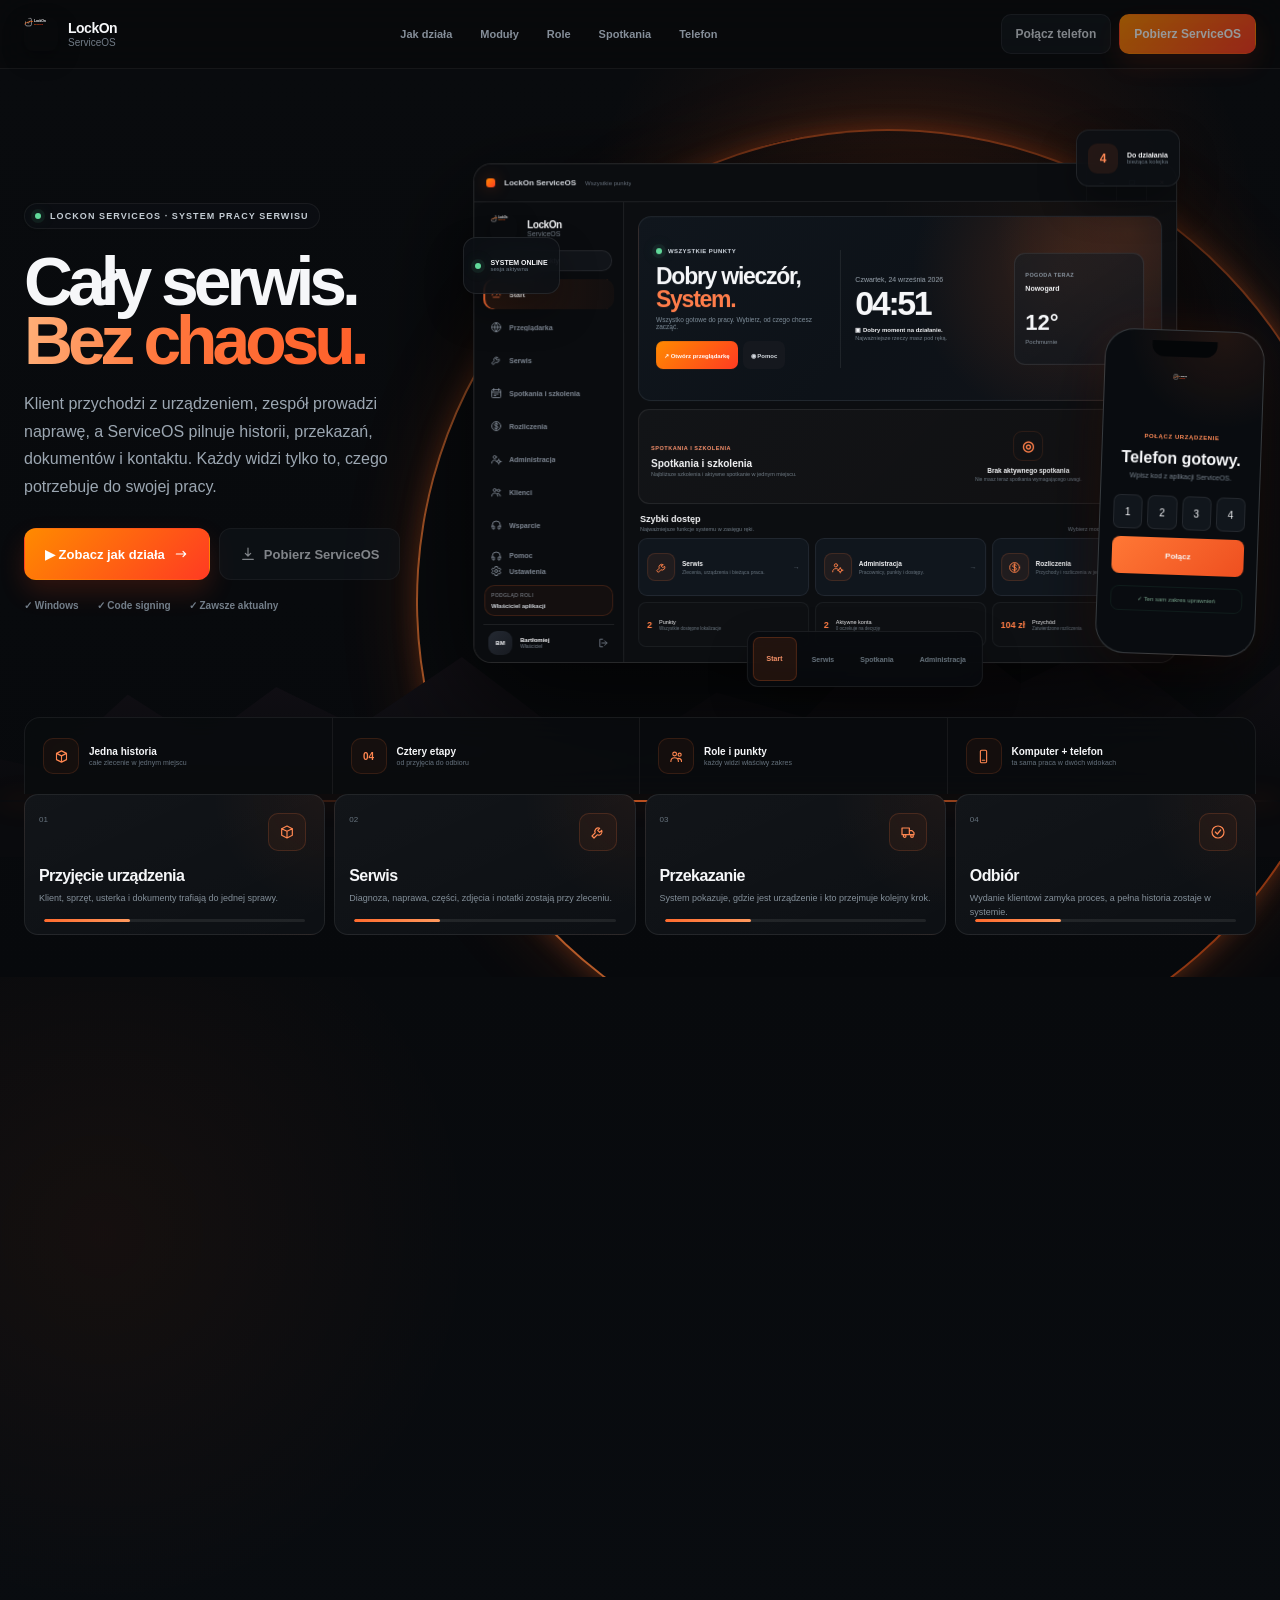
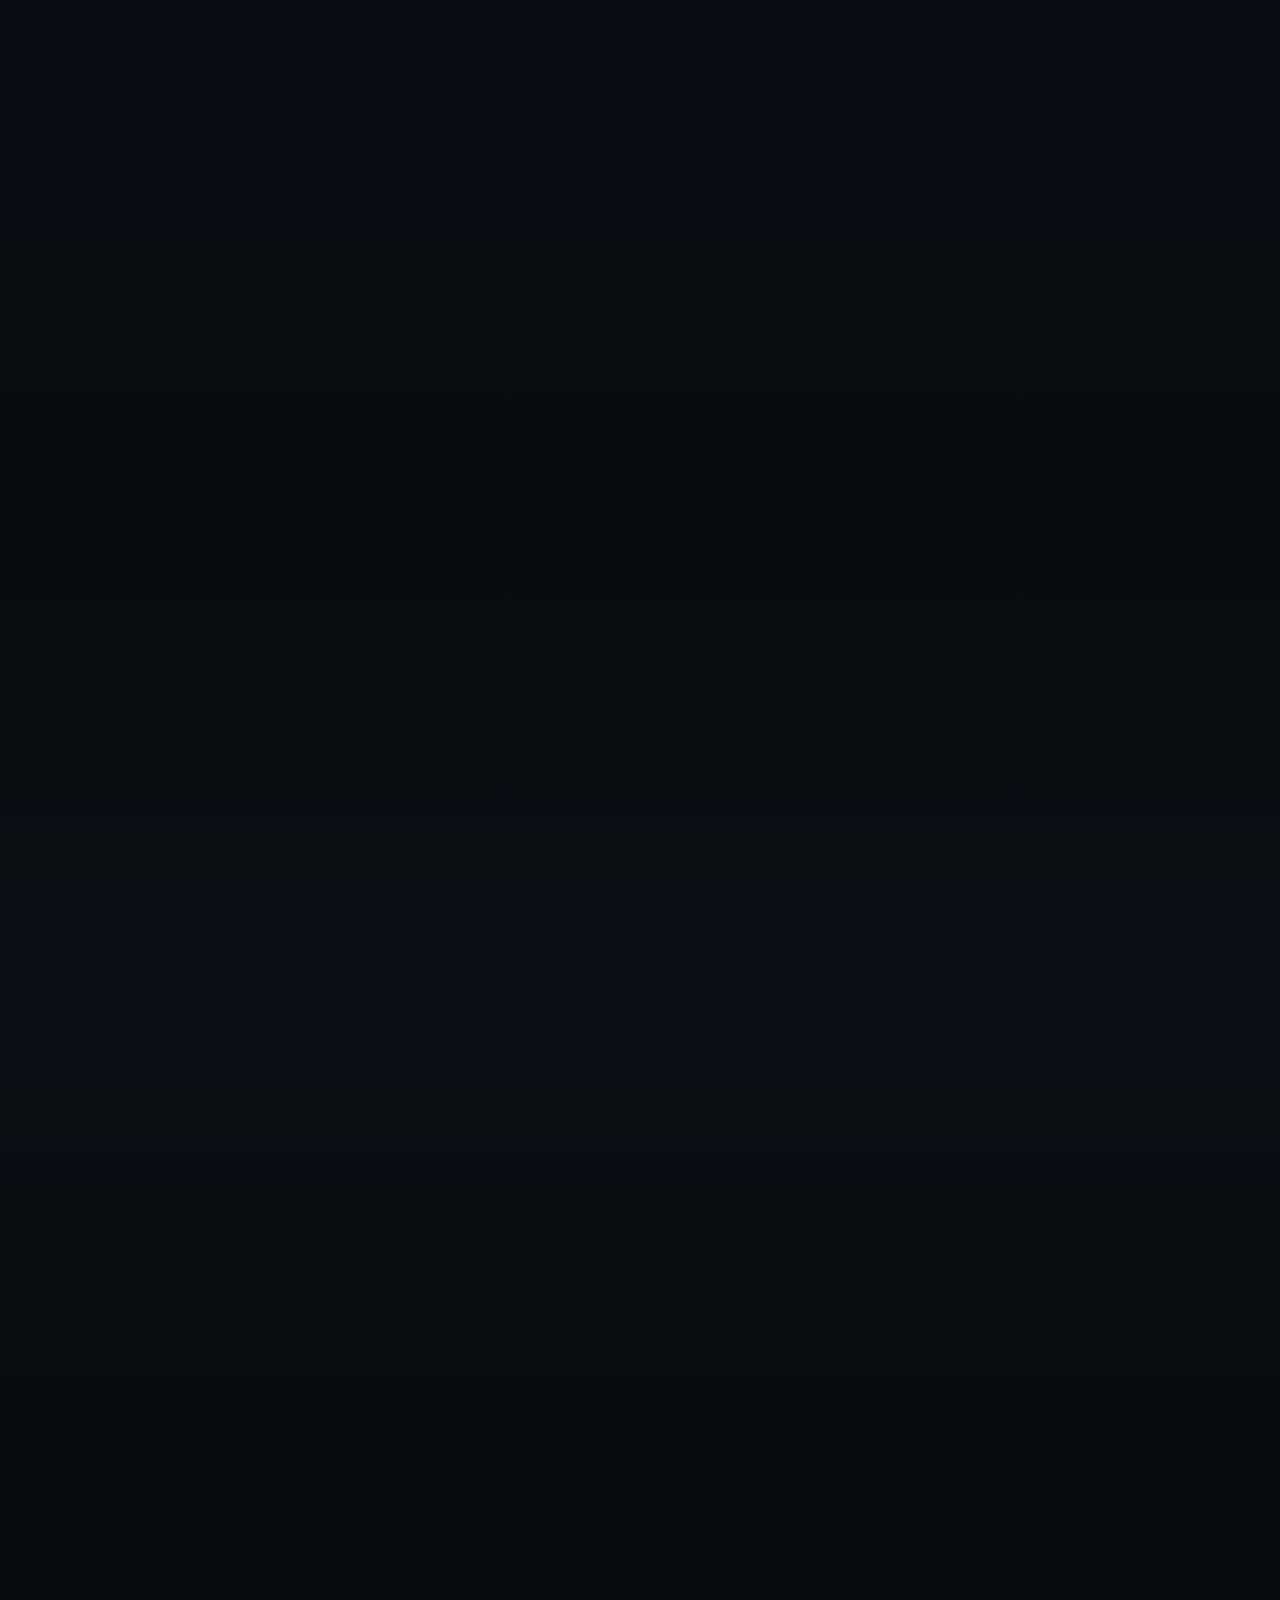
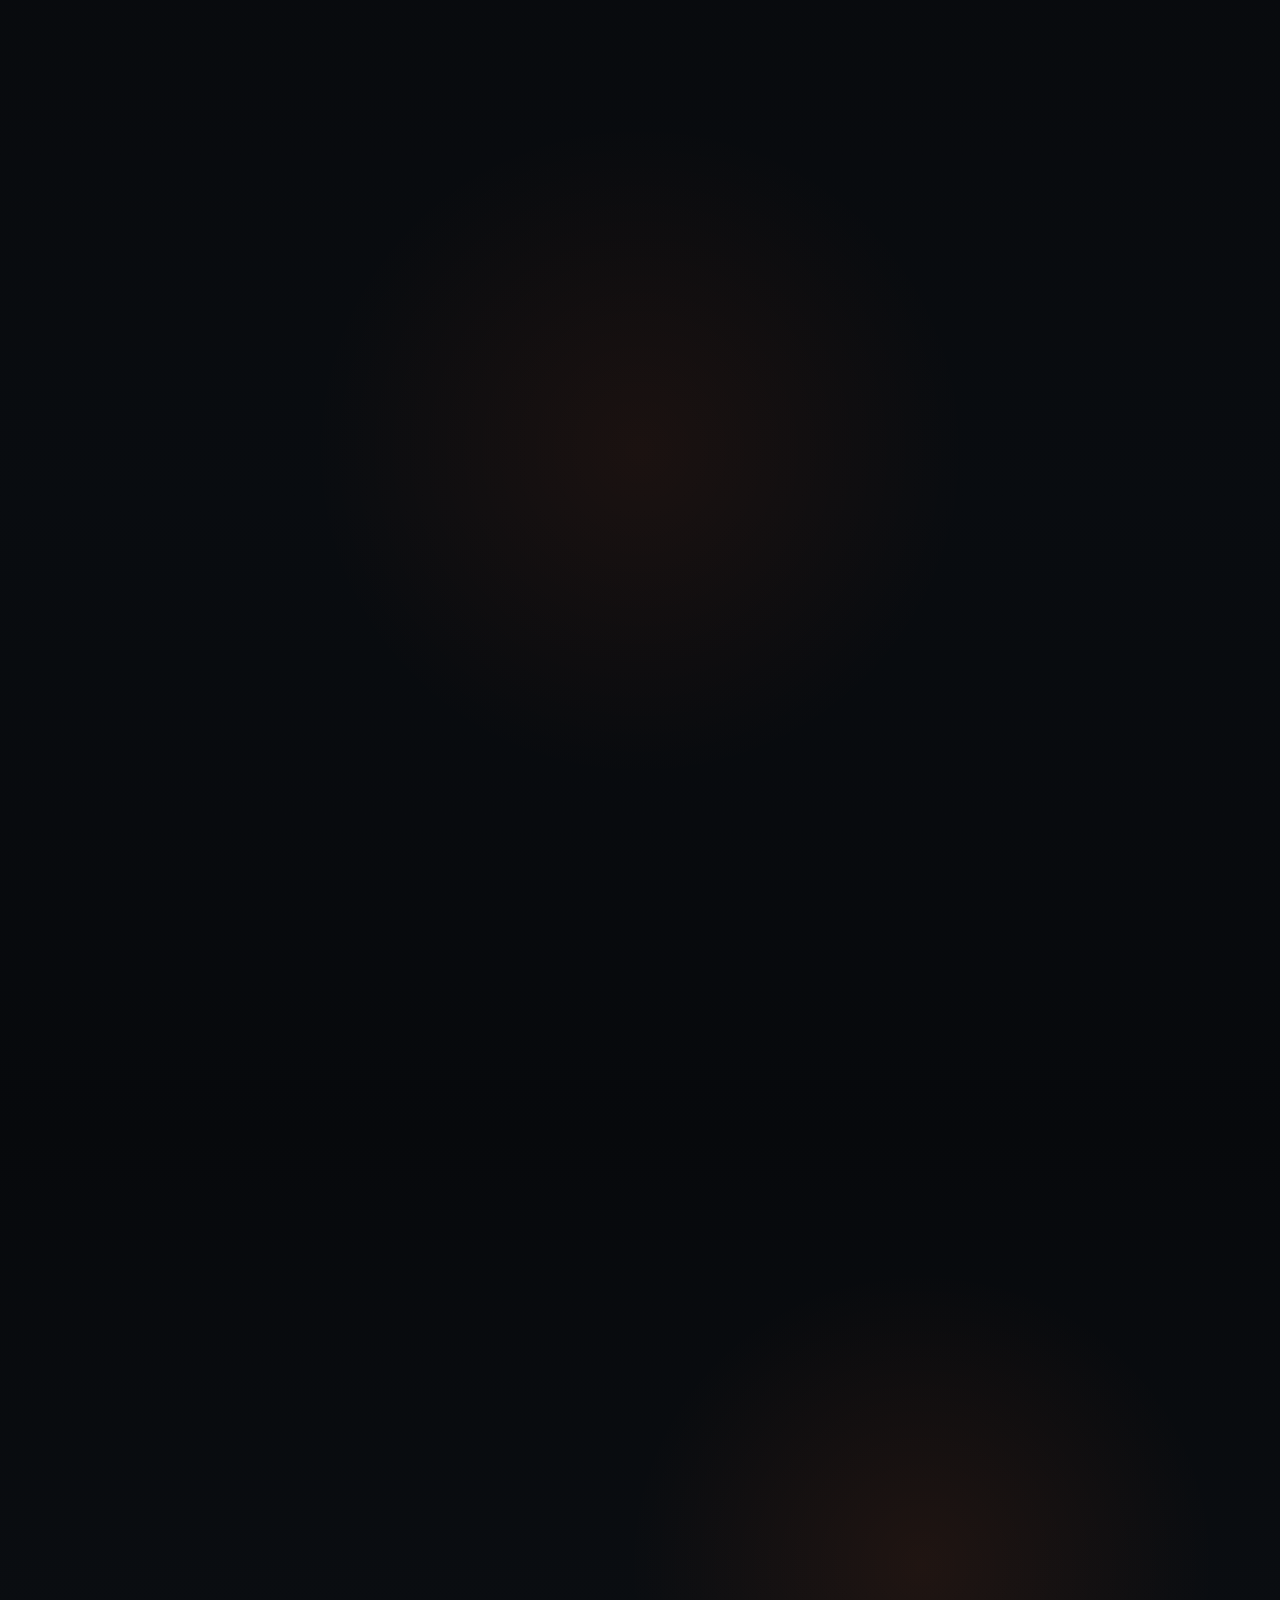
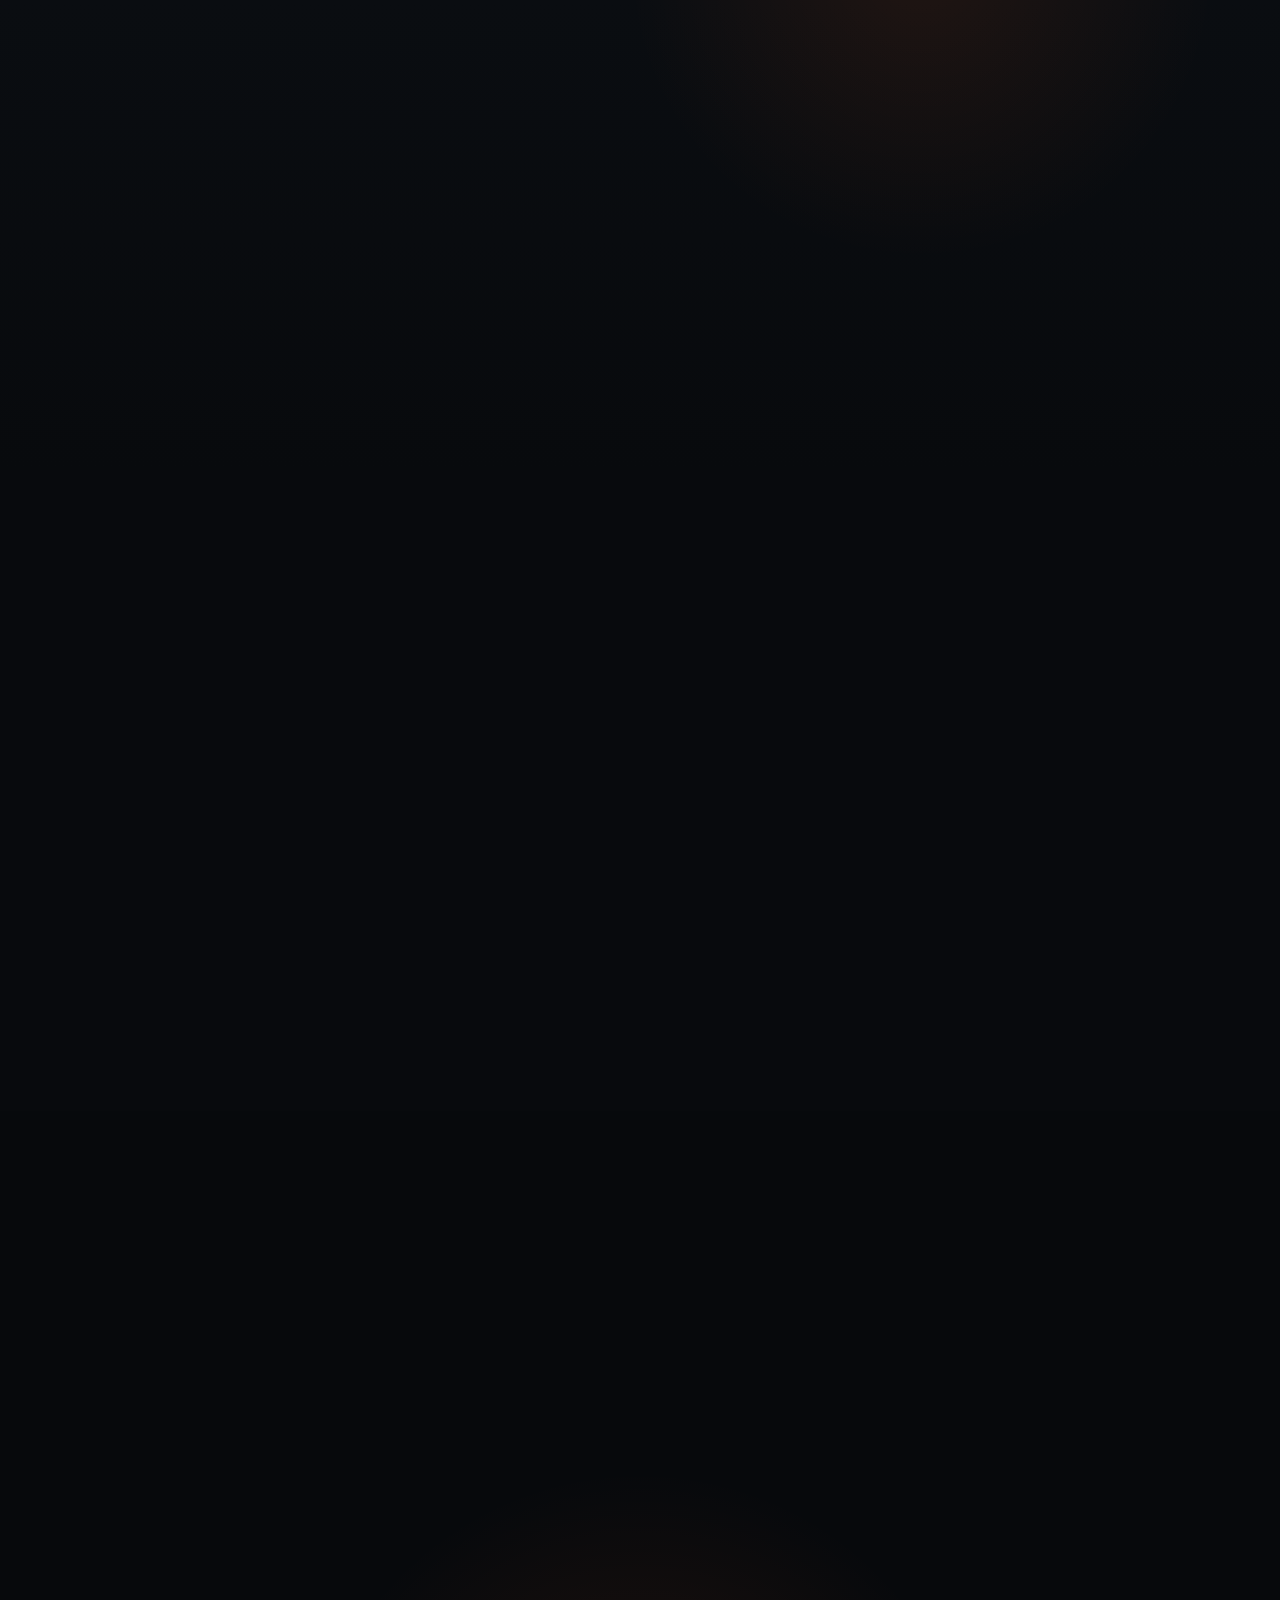
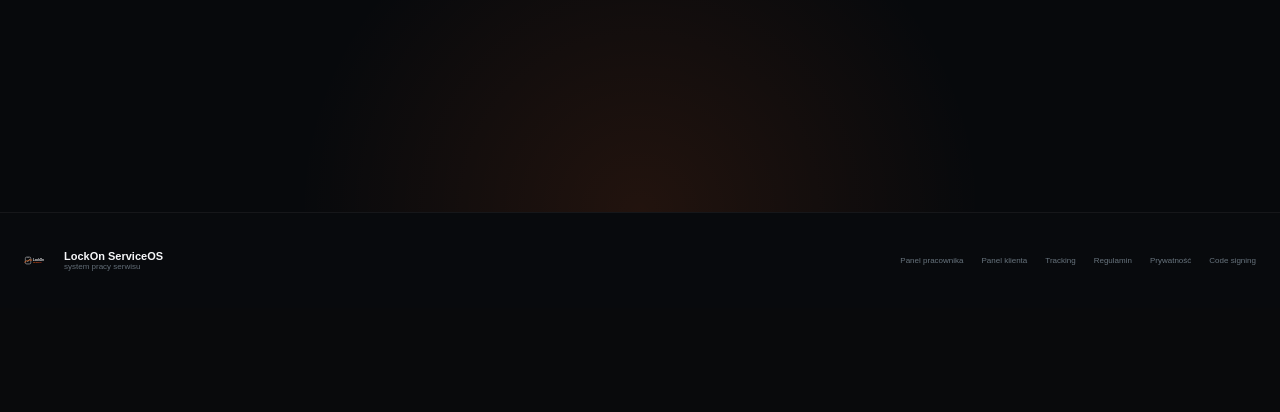
==== commit 33bfcc5c: "feat(site): turn Service module into an interactive app workspace" ====
--- a/index.html
+++ b/index.html
@@ -192,7 +192,136 @@
 </aside>
           <div class="os-content os-module-content">
             <section class="module-panel active" data-module-panel="service">
-              <div class="os-service-page large"><header class="os-service-head"><div><span>SERWIS</span><h2>Klienci i naprawy</h2><p>Przyjęcie telefonu, reklamacje, statusy oraz centralne powiadomienia klienta.</p></div><div class="os-service-tabs"><i>Plan pracy</i><i>Nowe zlecenie</i><i class="active">Zlecenia</i><i>Przekazania</i></div></header><div class="os-orders-card"><div class="os-orders-top"><div><span>AKTYWNE ZLECENIA</span><strong>Co wymaga działania?</strong></div><b>4 aktywne</b></div><div class="os-order-row"><strong>#1042</strong><div><b>iPhone 14 Pro</b><span>Anna Kowalska · Diagnoza</span><small>Najbliższy krok: rozpocznij diagnozę</small></div><em>TERAZ</em></div><div class="os-order-row"><strong>#1041</strong><div><b>Samsung S24</b><span>Piotr Nowak · W drodze</span><small>Urządzenie wraca do punktu klienta</small></div><em>W DRODZE</em></div><div class="os-order-row"><strong>#1038</strong><div><b>iPhone 13</b><span>Marta Lis · Gotowe</span><small>Telefon czeka na odbiór</small></div><em class="ok">GOTOWE</em></div></div></div>
+              <div class="os-service-page large service-demo-shell">
+                <header class="os-service-head service-demo-head">
+                  <div>
+                    <span>SERWIS</span>
+                    <h2>Klienci i naprawy</h2>
+                    <p>Nie tylko lista. Klikaj po prawdziwych obszarach pracy ServiceOS.</p>
+                  </div>
+                  <div class="os-service-tabs service-demo-tabs" aria-label="Widoki modułu Serwis">
+                    <button class="active" type="button" data-service-demo-tab="plan">Plan pracy</button>
+                    <button type="button" data-service-demo-tab="intake">Nowe zlecenie</button>
+                    <button type="button" data-service-demo-tab="orders">Zlecenia <b>4</b></button>
+                    <button type="button" data-service-demo-tab="transfers">Przekazania <b>2</b></button>
+                    <button type="button" data-service-demo-tab="quotes">Wyceny <b>1</b></button>
+                    <button type="button" data-service-demo-tab="invoices">Magazyn faktur</button>
+                    <button type="button" data-service-demo-tab="notes">Moje notatki</button>
+                  </div>
+                </header>
+
+                <div class="service-demo-workspace">
+                  <section class="service-demo-view active" data-service-demo-view="plan">
+                    <div class="workplan-demo-head">
+                      <div><span>PLAN PRACY</span><strong>Twój tydzień — dokładnie w Twojej kolejności.</strong><small>Serwisant widzi terminy, kolejność i kolejki specjalne.</small></div>
+                      <div><button type="button" aria-label="Poprzedni tydzień">‹</button><b>21–27 września</b><button type="button" aria-label="Następny tydzień">›</button></div>
+                    </div>
+                    <div class="workplan-demo-kpis">
+                      <article><span>DZIŚ</span><strong>4</strong><small>zlecenia</small></article>
+                      <article><span>CZEKA NA CZĘŚCI</span><strong>2</strong><small>urządzenia</small></article>
+                      <article><span>GOTOWE</span><strong>3</strong><small>do odbioru</small></article>
+                    </div>
+                    <div class="workplan-demo-days">
+                      <button type="button"><span>PN</span><b>21</b><small>2</small></button>
+                      <button type="button"><span>WT</span><b>22</b><small>3</small></button>
+                      <button class="active" type="button"><span>ŚR</span><b>23</b><small>4</small></button>
+                      <button type="button"><span>CZW</span><b>24</b><small>3</small></button>
+                      <button type="button"><span>PT</span><b>25</b><small>2</small></button>
+                      <button type="button"><span>SB</span><b>26</b><small>0</small></button>
+                      <button type="button"><span>ND</span><b>27</b><small>0</small></button>
+                    </div>
+                    <div class="workplan-demo-main">
+                      <section>
+                        <header><span>ŚRODA · KOLEJNOŚĆ PRACY</span><b>4 pozycje</b></header>
+                        <div class="workplan-demo-list">
+                          <button type="button" data-demo-order="1042"><i>1</i><b>#1042</b><span><strong>iPhone 14 Pro</strong><small>Anna Kowalska</small></span><em>DIAGNOZA</em></button>
+                          <button type="button" data-demo-order="1044"><i>2</i><b>#1044</b><span><strong>MacBook Air M2</strong><small>Kamil Wójcik</small></span><em>NAPRAWA</em></button>
+                          <button type="button" data-demo-order="1047"><i>3</i><b>#1047</b><span><strong>Samsung S23</strong><small>Julia Lis</small></span><em>CZĘŚCI</em></button>
+                          <button type="button" data-demo-order="1050"><i>4</i><b>#1050</b><span><strong>iPad Air</strong><small>Paweł Nowak</small></span><em>START</em></button>
+                        </div>
+                      </section>
+                      <aside>
+                        <article><header><span>CZEKA NA CZĘŚCI</span><b>2</b></header><p>#1047 · Samsung S23</p><p>#1039 · iPhone 12 mini</p></article>
+                        <article><header><span>GOTOWE DO ODBIORU</span><b>3</b></header><p>#1038 · iPhone 13</p><p>#1035 · Pixel 8</p></article>
+                      </aside>
+                    </div>
+                  </section>
+
+                  <section class="service-demo-view" data-service-demo-view="intake">
+                    <div class="intake-demo">
+                      <div class="intake-demo-progress">
+                        <button class="active" type="button" data-intake-step="1"><b>1</b><span>Klient</span></button>
+                        <i></i>
+                        <button type="button" data-intake-step="2"><b>2</b><span>Urządzenie</span></button>
+                        <i></i>
+                        <button type="button" data-intake-step="3"><b>3</b><span>Usterka</span></button>
+                        <i></i>
+                        <button type="button" data-intake-step="4"><b>4</b><span>Podsumowanie</span></button>
+                      </div>
+                      <div class="intake-demo-card">
+                        <section class="active" data-intake-panel="1"><span>01 · KLIENT</span><h3>Kto zostawia urządzenie?</h3><div class="intake-demo-fields"><label><small>IMIĘ I NAZWISKO</small><strong>Anna Kowalska</strong></label><label><small>TELEFON</small><strong>+48 500 123 456</strong></label><label><small>E-MAIL</small><strong>anna@przyklad.pl</strong></label><label><small>HISTORIA</small><strong>5 wcześniejszych zleceń</strong></label></div><button type="button" data-intake-next="2">Dalej: urządzenie →</button></section>
+                        <section data-intake-panel="2"><span>02 · URZĄDZENIE</span><h3>Co trafia do serwisu?</h3><div class="intake-demo-fields"><label><small>MARKA</small><strong>Apple</strong></label><label><small>MODEL</small><strong>iPhone 14 Pro</strong></label><label><small>IMEI</small><strong>3567••••••1042</strong></label><label><small>STAN</small><strong>Rysa na ramce</strong></label></div><button type="button" data-intake-next="3">Dalej: usterka →</button></section>
+                        <section data-intake-panel="3"><span>03 · USTERKA</span><h3>Co trzeba zrobić?</h3><div class="intake-demo-fields"><label class="wide"><small>OPIS</small><strong>Telefon nie uruchamia się po zalaniu. Klient prosi o diagnozę i wycenę przed naprawą.</strong></label><label><small>TERMIN</small><strong>25.09 · 16:00</strong></label><label><small>WYCENA WSTĘPNA</small><strong>149–399 zł</strong></label></div><button type="button" data-intake-next="4">Pokaż podsumowanie →</button></section>
+                        <section data-intake-panel="4"><span>04 · PODSUMOWANIE</span><h3>Gotowe do przyjęcia.</h3><div class="intake-summary"><b><svg class="os-icon" aria-hidden="true"><use href="#i-check"></use></svg></b><div><strong>Anna Kowalska · iPhone 14 Pro</strong><small>Diagnoza po zalaniu · termin 25.09 · klient otrzyma powiadomienia</small></div></div><button type="button" data-service-action="create-order">Utwórz zlecenie #1051</button></section>
+                      </div>
+                    </div>
+                  </section>
+
+                  <section class="service-demo-view" data-service-demo-view="orders">
+                    <div class="os-orders-card service-orders-live">
+                      <div class="os-orders-top"><div><span>AKTYWNE ZLECENIA</span><strong>Co wymaga działania?</strong></div><b>4 aktywne</b></div>
+                      <button class="os-order-row" type="button" data-demo-order="1042"><strong>#1042</strong><div><b>iPhone 14 Pro</b><span>Anna Kowalska · Diagnoza</span><small>Najbliższy krok: rozpocznij diagnozę</small></div><em>TERAZ</em></button>
+                      <button class="os-order-row" type="button" data-demo-order="1041"><strong>#1041</strong><div><b>Samsung S24</b><span>Piotr Nowak · W drodze</span><small>Urządzenie wraca do punktu klienta</small></div><em>W DRODZE</em></button>
+                      <button class="os-order-row" type="button" data-demo-order="1038"><strong>#1038</strong><div><b>iPhone 13</b><span>Marta Lis · Gotowe</span><small>Telefon czeka na odbiór</small></div><em class="ok">GOTOWE</em></button>
+                      <button class="os-order-row" type="button" data-demo-order="1036"><strong>#1036</strong><div><b>MacBook Pro</b><span>Adam Zalewski · Czeka na części</span><small>Dostawa baterii: jutro</small></div><em>CZĘŚCI</em></button>
+                    </div>
+                  </section>
+
+                  <section class="service-demo-view" data-service-demo-view="transfers">
+                    <div class="transfer-demo-head"><span>PRZEKAZANIA</span><strong>Urządzenie nie ginie między punktami.</strong><small>Każdy etap ma właściciela, czas i potwierdzenie.</small></div>
+                    <div class="transfer-demo-grid">
+                      <article><div><b>#1041</b><span>Samsung S24</span><small>Nowogard → Szczecin</small></div><em>W DRODZE</em><div class="transfer-track"><i class="done"></i><i class="done"></i><i class="active"></i><i></i></div><footer><span>Nadano 18:42</span><strong>Kurier · GLS</strong></footer></article>
+                      <article><div><b>#1032</b><span>iPhone 15</span><small>Szczecin → Nowogard</small></div><em class="ok">ODEBRANO</em><div class="transfer-track"><i class="done"></i><i class="done"></i><i class="done"></i><i class="done"></i></div><footer><span>Zakończono 16:18</span><strong>Potwierdziła: Anna</strong></footer></article>
+                    </div>
+                  </section>
+
+                  <section class="service-demo-view" data-service-demo-view="quotes">
+                    <div class="quote-demo-head"><span>WYCENY KLIENTÓW</span><strong>Jedna odpowiedź. Od razu w historii klienta.</strong></div>
+                    <div class="quote-demo-list">
+                      <article><div><b>NOWA</b><span><strong>#1042 · iPhone 14 Pro</strong><small>„Ile będzie kosztować wymiana płyty po zalaniu?”</small></span></div><footer><button type="button" data-service-action="quote-reply">Odpowiedz klientowi</button><button type="button" data-service-action="quote-price">Wyceń 349 zł</button></footer></article>
+                      <article class="resolved"><div><b>WYSŁANA</b><span><strong>#1037 · Xiaomi 13</strong><small>Wycena 229 zł · zaakceptowana przez klienta</small></span></div><em><svg class="os-icon" aria-hidden="true"><use href="#i-check"></use></svg> ZAAKCEPTOWANA</em></article>
+                    </div>
+                  </section>
+
+                  <section class="service-demo-view" data-service-demo-view="invoices">
+                    <div class="invoice-demo-head"><div><span>MAGAZYN FAKTUR</span><strong>Faktury przypisane do punktu.</strong><small>Wrzesień 2026 · Nowogard</small></div><button type="button" data-service-action="download-invoices"><svg class="os-icon" aria-hidden="true"><use href="#i-download"></use></svg> Pobierz miesiąc</button></div>
+                    <div class="invoice-demo-stats"><article><span>DOKUMENTY</span><strong>12</strong></article><article><span>BRUTTO</span><strong>18 420 zł</strong></article><article><span>DOSTAWCY</span><strong>5</strong></article></div>
+                    <div class="invoice-demo-list">
+                      <article><b>FV/09/1842</b><span><strong>North Parts Sp. z o.o.</strong><small>#1042 · iPhone 14 Pro · płyta główna</small></span><em>1 249 zł</em><button type="button" data-service-action="download-one">↓</button></article>
+                      <article><b>FV/09/1804</b><span><strong>Mobile Parts EU</strong><small>#1038 · iPhone 13 · ekran OLED</small></span><em>689 zł</em><button type="button" data-service-action="download-one">↓</button></article>
+                      <article><b>FV/09/1771</b><span><strong>TechSupply</strong><small>#1031 · MacBook Air · bateria</small></span><em>429 zł</em><button type="button" data-service-action="download-one">↓</button></article>
+                    </div>
+                  </section>
+
+                  <section class="service-demo-view" data-service-demo-view="notes">
+                    <div class="notes-demo-layout">
+                      <aside><span>MOJE NOTATKI</span><h3>Prywatny notatnik serwisanta.</h3><div class="note-compose"><b>＋ Nowa notatka</b><p data-note-draft>Sprawdzić jeszcze raz pobór prądu przed zamówieniem płyty.</p><div><button type="button" data-service-action="pin-note">📌 Przypnij</button><button type="button" data-service-action="save-note">Zapisz</button></div></div></aside>
+                      <section><header><span>3 notatki</span><small>2 przypięte</small></header><button class="active" type="button"><b>📌 #1042 · diagnoza</b><span>Sprawdzić pobór prądu po czyszczeniu płyty.</span><small>dzisiaj, 19:42</small></button><button type="button"><b>📌 Części do sprawdzenia</b><span>Porównać dostawców przed jutrzejszym zamówieniem.</span><small>dzisiaj, 17:15</small></button><button type="button"><b>Szkolenie</b><span>Dodać pytania o nowe statusy przekazań.</span><small>wczoraj, 21:04</small></button></section>
+                    </div>
+                  </section>
+                </div>
+
+                <div class="service-order-drawer" data-service-order-drawer hidden>
+                  <div class="service-order-drawer-backdrop" data-service-order-close></div>
+                  <section>
+                    <header><div><span>SZCZEGÓŁY ZLECENIA</span><h3>#1042 · iPhone 14 Pro</h3><p>Anna Kowalska · Nowogard</p></div><button type="button" data-service-order-close aria-label="Zamknij">×</button></header>
+                    <div class="service-order-drawer-status"><b>DIAGNOZA</b><span>Najbliższy krok: rozpocznij diagnozę</span><em>TERAZ</em></div>
+                    <div class="service-order-drawer-grid"><article><span>KLIENT</span><strong>Anna Kowalska</strong><small>+48 500 123 456</small></article><article><span>URZĄDZENIE</span><strong>iPhone 14 Pro</strong><small>IMEI 3567••••1042</small></article><article><span>WYCENA</span><strong>149–399 zł</strong><small>przed naprawą</small></article><article><span>TERMIN</span><strong>25.09 · 16:00</strong><small>ustalony z klientem</small></article></div>
+                    <div class="service-order-timeline"><span>HISTORIA</span><article><i></i><div><strong>Diagnoza rozpoczęta</strong><small>dzisiaj · 14:12</small></div></article><article><i></i><div><strong>Przyjęto urządzenie</strong><small>dzisiaj · 13:48</small></div></article><article><i></i><div><strong>Potwierdzenie wysłane klientowi</strong><small>dzisiaj · 13:49</small></div></article></div>
+                    <footer><button type="button" data-service-action="add-note">＋ Dodaj notatkę</button><button type="button" data-service-action="advance-order">Zakończ diagnozę →</button></footer>
+                  </section>
+                </div>
+              </div>
             </section>
             <section class="module-panel" data-module-panel="clients">
               <div class="os-module-page customer-module-page">
@@ -497,6 +626,26 @@
     <div class="site-frame"><div class="start-panel reveal"><div class="start-download"><span class="section-label">START / DOWNLOAD</span><h2>ServiceOS jest gotowy.<br><em>Ty też.</em></h2><p>Pobierz aktualną wersję dla Windows albo połącz telefon z już zalogowaną sesją.</p><div class="release-card"><div class="release-mark"><img src="assets/logo.svg" alt=""></div><div><strong>LockOn ServiceOS <span data-release-version>najnowsza</span></strong><span><span data-release-size>instalator Windows</span> · aktualny GitHub Release</span><code data-release-digest>SHA-256 w GitHub Release</code></div><b><span class="status-dot"></span> GOTOWE</b></div><div class="start-actions"><a class="button button-primary button-large download-link" data-requires-onboarding data-download-url="https://github.com/LokosPL/LockOn-Hub/releases/latest/download/LockOn-ServiceOS-Setup.exe" href="#start"><svg class="os-icon" aria-hidden="true"><use href="#i-download"></use></svg> Pobierz ServiceOS</a><button class="button button-secondary button-large" type="button" data-open-login data-requires-onboarding><svg class="os-icon" aria-hidden="true"><use href="#i-phone"></use></svg> Połącz telefon</button></div><div class="release-links"><a href="signing.html">Code signing</a><a href="terms.html">Regulamin</a><a href="privacy.html">Prywatność</a></div></div><div class="onboarding-card" id="onboardingAccept"><span>PIERWSZE URUCHOMIENIE</span><h3>Jedno krótkie potwierdzenie.</h3><p>Potwierdź zasady pracownika, a pobieranie i połączenie telefonu odblokują się w tej przeglądarce.</p><label><input id="agreeEmployee" type="checkbox"><span>Jestem pracownikiem lub osobą uprawnioną przez LockOn.</span></label><label><input id="agreeRules" type="checkbox"><span>Przeczytałem <a href="terms.html">regulamin</a> i <a href="privacy.html">politykę prywatności</a>.</span></label><label><input id="agreeMobile" type="checkbox"><span>Rozumiem, że kod „Połącz urządzenie” jest jednorazowy.</span></label><button id="acceptOnboarding" class="button button-primary onboarding-submit" type="button" disabled>Odblokuj ServiceOS →</button><small id="onboardingState">Potwierdź trzy punkty powyżej.</small></div></div></div>
   </section>
 </main>
+<aside class="serviceos-live-dock" data-live-dock hidden aria-live="polite">
+  <div class="live-dock-head">
+    <button class="live-dock-summary" type="button" data-live-dock-toggle aria-expanded="false">
+      <span class="live-dock-badge">● TRWA TERAZ</span>
+      <span class="live-dock-title"><strong>Szkolenie serwisowe</strong><small>spotkanie działa w tle</small></span>
+      <span class="live-dock-counter"><svg class="os-icon" aria-hidden="true"><use href="#i-calendar"></use></svg> <b data-meeting-elapsed>02:03</b></span>
+      <span class="live-dock-counter"><svg class="os-icon" aria-hidden="true"><use href="#i-users"></use></svg> <b>4</b></span>
+      <span class="live-dock-chevron">⌄</span>
+    </button>
+    <button class="live-dock-close" type="button" data-live-dock-dismiss aria-label="Ukryj panel spotkania">×</button>
+  </div>
+  <div class="live-dock-body" data-live-dock-body>
+    <div class="live-dock-livebar"><span><svg class="os-icon" aria-hidden="true"><use href="#i-mic"></use></svg> Mikrofon włączony</span><span><svg class="os-icon" aria-hidden="true"><use href="#i-screen"></use></svg> Udostępniasz ekran</span><b><span class="status-dot"></span> Mówi Bartłomiej</b></div>
+    <div class="live-dock-columns">
+      <section><header><span><svg class="os-icon" aria-hidden="true"><use href="#i-message"></use></svg> Czat</span><small>3 wiadomości</small></header><article><b>Jan</b><p>Widać ekran, możemy zaczynać.</p></article><article class="mine"><b>Ty</b><p>Super. Pokażę teraz statusy przekazań.</p></article><div class="live-dock-compose"><span>Napisz na czacie…</span><b>→</b></div></section>
+      <section><header><span>✋ Podniesione ręce</span><small>1</small></header><div class="live-hand"><b>1</b><span>Anna Lis</span><em>✋</em></div><button type="button" data-live-dock-return><svg class="os-icon" aria-hidden="true"><use href="#i-users"></use></svg> Wróć do spotkania →</button></section>
+    </div>
+  </div>
+</aside>
+<div class="serviceos-demo-toast" data-demo-toast role="status" aria-live="polite" hidden><span class="status-dot"></span><div><strong data-demo-toast-title>Zapisano</strong><small data-demo-toast-copy>Zmiana została zapisana w ServiceOS.</small></div></div>
 <dialog id="webLoginDialog" class="portal-login-dialog" aria-labelledby="webLoginTitle">
   <div class="portal-login-card">
     <div class="portal-login-head"><div class="portal-login-brand"><img src="assets/logo.svg" alt=""><div><strong>LockOn ServiceOS</strong><span>Połączenie telefonu</span></div></div><button id="closeWebLogin" class="portal-login-close" type="button" aria-label="Zamknij">×</button></div>
--- a/assets/serviceos-site.css
+++ b/assets/serviceos-site.css
@@ -69,8 +69,191 @@
 .module-mobile-tabs{display:none}
 
 /* Roles */
-.roles-section{padding:124px 0;background:linear-gradient(180deg,#080a0d,#0b0e12 50%,#080a0d)}.role-layout{display:grid;grid-template-columns:minmax(340px,.58fr) minmax(650px,1.42fr);gap:64px;align-items:center}.role-layout .section-heading{margin:0}.role-simulator{display:grid;grid-template-columns:245px minmax(0,1fr);min-height:510px;border:1px solid rgba(255,255,255,.09);border-radius:21px;overflow:hidden;background:#0d1014;box-shadow:0 32px 80px rgba(0,0,0,.3)}.role-tabs{padding:13px;border-right:1px solid var(--line);background:#0b0e12;display:flex;flex-direction:column;gap:5px}.role-tabs button{min-height:76px;padding:10px;border:1px solid transparent;border-radius:11px;background:transparent;display:grid;grid-template-columns:31px 1fr;gap:10px;align-items:center;text-align:left;cursor:pointer}.role-tabs button:hover{background:#15181e}.role-tabs button.active{border-color:rgba(255,112,46,.13);background:linear-gradient(90deg,rgba(255,101,28,.11),rgba(255,101,28,.025));box-shadow:inset 2px 0 #ff6d34}.role-tabs button>b{width:31px;height:31px;border-radius:9px;display:grid;place-items:center;background:#171c22;color:#6d7883;font-size:7px}.role-tabs button.active>b{background:rgba(255,105,35,.075);color:#ff8751}.role-tabs button>span{display:flex;flex-direction:column}.role-tabs strong{font-size:10px}.role-tabs small{margin-top:3px;color:#68747f;font-size:7px}
-.role-app{min-width:0;display:grid;grid-template-rows:38px 1fr}.role-app-title{padding:0 12px;border-bottom:1px solid var(--line);display:flex;align-items:center;gap:8px;background:#0b0d10}.role-app-title strong{font-size:10px}.role-app-title small{margin-left:auto;color:#66717c;font-size:8px}.role-app-body{display:grid;grid-template-columns:175px 1fr;min-height:0}.role-app-body>aside{padding:14px 10px;border-right:1px solid var(--line);background:#0b0e12}.role-app-brand{display:flex;align-items:center;gap:8px;padding:0 6px 12px}.role-app-brand img{width:30px;height:30px;border-radius:8px}.role-app-brand>span{display:flex;flex-direction:column}.role-app-brand strong{font-size:10px}.role-app-brand small{color:#737c87;font-size:7px}.role-app-nav{display:grid;gap:3px}.role-app-nav i{height:34px;padding:0 9px;border-radius:9px;display:flex;align-items:center;gap:8px;color:#7f8894;font-style:normal;font-size:8px}.role-app-nav .os-icon{width:14px}.role-app-nav i.active{background:linear-gradient(90deg,rgba(255,101,28,.13),rgba(255,101,28,.035));box-shadow:inset 2px 0 #ff6d34;color:#fff}.role-app-nav i.role-nav-hidden{display:none}.role-app-main{padding:34px;display:flex;flex-direction:column;background:radial-gradient(circle at 86% 0,rgba(255,97,25,.045),transparent 30%),#0c0e11}.role-app-main>span{color:#ff8751;font-size:7px;font-weight:900;letter-spacing:.1em}.role-app-body h3{margin:9px 0 7px;font-size:29px;letter-spacing:-.05em}.role-app-body p{max-width:530px;margin:0;color:#7f8a95;font-size:10px;line-height:1.6}.role-permission-grid{display:grid;grid-template-columns:1fr 1fr;gap:8px;margin-top:auto}.role-permission-grid i{min-height:55px;padding:10px;border:1px solid var(--line);border-radius:11px;background:#11151a;display:flex;align-items:center;color:#b9c1c9;font-size:8px;font-style:normal}
+.roles-section{padding:124px 0;background:linear-gradient(180deg,#080a0d,#0b0e12 50%,#080a0d)}
+.role-layout{display:grid;grid-template-columns:minmax(340px,.54fr) minmax(720px,1.46fr);gap:58px;align-items:center}
+.role-layout .section-heading{margin:0}
+.role-simulator{display:grid;grid-template-columns:225px minmax(0,1fr);height:620px;border:1px solid rgba(255,255,255,.09);border-radius:21px;overflow:hidden;background:#0d1014;box-shadow:0 32px 80px rgba(0,0,0,.3)}
+.role-tabs{padding:13px;border-right:1px solid var(--line);background:#0b0e12;display:flex;flex-direction:column;gap:5px}
+.role-tabs button{min-height:76px;padding:10px;border:1px solid transparent;border-radius:11px;background:transparent;display:grid;grid-template-columns:31px 1fr;gap:10px;align-items:center;text-align:left;cursor:pointer;transition:.18s}
+.role-tabs button:hover{background:#15181e}
+.role-tabs button.active{border-color:rgba(255,112,46,.13);background:linear-gradient(90deg,rgba(255,101,28,.11),rgba(255,101,28,.025));box-shadow:inset 2px 0 #ff6d34}
+.role-tabs button>b{width:31px;height:31px;border-radius:9px;display:grid;place-items:center;background:#171c22;color:#6d7883;font-size:7px}
+.role-tabs button.active>b{background:rgba(255,105,35,.075);color:#ff8751}
+.role-tabs button>span{display:flex;flex-direction:column}
+.role-tabs strong{font-size:10px}
+.role-tabs small{margin-top:3px;color:#68747f;font-size:7px}
+
+.role-app{min-width:0;display:grid;grid-template-rows:38px 1fr;background:#090b0e}
+.role-app-title{padding:0 12px;border-bottom:1px solid var(--line);display:flex;align-items:center;gap:8px;background:#0b0d10}
+.role-app-title strong{font-size:10px}
+.role-app-title small{margin-left:auto;color:#66717c;font-size:8px}
+.role-app-view{margin-left:5px;padding-left:10px;border-left:1px solid var(--line);color:#87919b;font-size:8px}
+.role-app-body{display:grid;grid-template-columns:186px minmax(0,1fr);min-height:0}
+.role-app-sidebar{min-width:0;min-height:0;padding:12px 10px 10px;border-right:1px solid var(--line);background:rgba(11,13,16,.98);display:flex;flex-direction:column}
+.role-app-brand{display:flex;align-items:center;gap:8px;padding:0 6px 9px}
+.role-app-brand img{width:30px;height:30px;border-radius:8px}
+.role-app-brand>span{display:flex;flex-direction:column;min-width:0}
+.role-app-brand strong{font-size:10px}
+.role-app-brand small{color:#737c87;font-size:7px}
+.role-app-branch{display:flex;align-items:center;gap:7px;min-height:30px;margin:0 3px 8px;padding:0 8px;border:1px solid var(--line);border-radius:9px;background:#111419;color:#98a2ac;font-size:7px;white-space:nowrap;overflow:hidden;text-overflow:ellipsis}
+.role-app-nav{display:grid;gap:2px}
+.role-app-nav button,.role-app-nav-button{width:100%;min-height:31px;padding:0 8px;border-radius:8px;background:transparent;display:flex;align-items:center;gap:8px;color:#7f8894;font-size:8px;font-weight:650;text-align:left;cursor:pointer;transition:.16s}
+.role-app-nav button:hover,.role-app-nav-button:hover{background:#15181e;color:#d7dce2}
+.role-app-nav button.active,.role-app-nav-button.active{background:linear-gradient(90deg,rgba(255,101,28,.13),rgba(255,101,28,.035));color:#fff;box-shadow:inset 2px 0 #ff6d34}
+.role-app-nav button.active .os-icon,.role-app-nav-button.active .os-icon{color:#ff7541}
+.role-app-nav .os-icon,.role-app-nav-button .os-icon{width:13px;height:13px;flex:0 0 auto}
+.role-app-nav button span,.role-app-nav-button span{white-space:nowrap;overflow:hidden;text-overflow:ellipsis}
+.role-app-nav-button small{margin-left:auto;color:#5d6873;font-size:6px}
+.role-nav-hidden{display:none!important}
+.role-sidebar-spacer{flex:1;min-height:6px}
+.role-preview-box-demo{margin:7px 2px 5px;padding:7px;border:1px solid rgba(255,115,45,.16);border-radius:9px;background:rgba(255,93,25,.045)}
+.role-preview-box-demo>div{display:flex;justify-content:space-between;gap:5px;margin-bottom:5px}
+.role-preview-box-demo>div span{color:#8c949e;font-size:6px;font-weight:800;letter-spacing:.07em;text-transform:uppercase}
+.role-preview-box-demo>div small{color:#ff8753;font-size:5px}
+.role-preview-box-demo select{width:100%;height:28px;padding:0 7px;border:1px solid var(--line);border-radius:7px;background:#0d0f13;color:#cfd4db;font-size:7px}
+.role-account-card{display:grid;grid-template-columns:29px minmax(0,1fr) 27px;align-items:center;gap:7px;padding:7px 3px 0;margin-top:3px;border-top:1px solid var(--line)}
+.role-account-avatar{width:29px;height:29px;border-radius:8px;display:grid;place-items:center;background:linear-gradient(135deg,#242932,#171a20);font-size:7px;font-weight:800}
+.role-account-copy{min-width:0;display:flex;flex-direction:column}
+.role-account-copy strong{font-size:7px;white-space:nowrap;overflow:hidden;text-overflow:ellipsis}
+.role-account-copy span{color:#747d88;font-size:6px;white-space:nowrap;overflow:hidden;text-overflow:ellipsis}
+.role-account-card>button{width:27px;height:27px;border-radius:7px;display:grid;place-items:center;background:transparent;color:#69727d;cursor:pointer}
+.role-account-card>button:hover{background:#191c22;color:#fff}
+.role-account-card .os-icon{width:12px}
+
+.role-app-content{position:relative;min-width:0;min-height:0;overflow:hidden;background:radial-gradient(circle at 86% 0,rgba(255,97,25,.045),transparent 30%),#0c0e11}
+.role-app-panel{position:absolute;inset:0;padding:24px;overflow:auto;opacity:0;visibility:hidden;transform:translateY(5px);transition:opacity .22s ease,transform .22s ease,visibility .22s}
+.role-app-panel.active{opacity:1;visibility:visible;transform:none}
+.role-app-content h3{margin:7px 0 5px;font-size:22px;letter-spacing:-.05em}
+.role-app-content header>span,.role-dashboard-copy>span,.role-browser header>span,.role-finance-screen header>span,.role-admin-screen header>span,.role-customers-screen header>span,.role-support-screen header>span,.role-settings-screen header>span,.role-help-screen header>span{color:#ff8751;font-size:6px;font-weight:900;letter-spacing:.1em}
+.role-app-content header p,.role-dashboard-copy p{margin:0;color:#7f8a95;font-size:8px;line-height:1.55}
+
+.role-dashboard{height:100%;display:grid;grid-template-columns:1fr auto;grid-template-rows:auto auto 1fr;gap:10px}
+.role-dashboard-copy{min-width:0}
+.role-dashboard-status{align-self:start;min-width:128px;padding:8px 9px;border:1px solid rgba(97,217,154,.1);border-radius:9px;background:rgba(97,217,154,.025);display:grid;grid-template-columns:auto 1fr;column-gap:7px;align-items:center}
+.role-dashboard-status .status-dot{grid-row:1/3}
+.role-dashboard-status strong{font-size:7px}
+.role-dashboard-status small{color:#6f8278;font-size:5.5px}
+.role-permission-grid{grid-column:1/-1;display:grid;grid-template-columns:repeat(4,1fr);gap:7px}
+.role-permission-grid i{min-height:48px;padding:9px;border:1px solid var(--line);border-radius:9px;background:#11151a;display:flex;align-items:center;color:#b9c1c9;font-size:7px;font-style:normal}
+.role-dashboard-quick{grid-column:1/-1;align-self:end;display:grid;grid-template-columns:repeat(3,1fr);gap:7px}
+.role-dashboard-quick article{min-height:88px;padding:10px;border:1px solid var(--line);border-radius:10px;background:#101419;display:grid;grid-template-columns:31px 1fr;gap:8px;align-items:center}
+.role-dashboard-quick article>b{width:31px;height:31px;border-radius:9px;display:grid;place-items:center;background:rgba(255,112,49,.07);color:#ff8751}
+.role-dashboard-quick .os-icon{width:13px}
+.role-dashboard-quick article>span{display:flex;flex-direction:column}
+.role-dashboard-quick strong{font-size:7px}
+.role-dashboard-quick small{margin-top:3px;color:#697681;font-size:5.5px;line-height:1.4}
+
+.role-browser{height:100%;display:grid;grid-template-rows:auto auto 1fr}
+.role-browser header{position:relative}
+.role-browser header>b{position:absolute;right:0;top:0;padding:5px 7px;border:1px solid rgba(97,217,154,.09);border-radius:99px;background:rgba(97,217,154,.025);color:#79cfa0;font-size:5.5px}
+.role-browser-toolbar{display:grid;grid-template-columns:30px 30px 30px 1fr 30px;gap:5px;margin-top:13px}
+.role-browser-toolbar button,.role-browser-toolbar>div{height:32px;border:1px solid var(--line);border-radius:8px;background:#101419;display:flex;align-items:center;justify-content:center;color:#808b95;font-size:8px}
+.role-browser-toolbar>div{justify-content:flex-start;padding:0 9px;gap:6px}
+.role-browser-toolbar>div strong{color:#aeb6be;font-size:7px}
+.role-browser-page{margin-top:8px;border:1px solid var(--line);border-radius:11px;background:radial-gradient(circle at 50% 10%,rgba(255,105,36,.06),transparent 36%),#0e1216;display:flex;align-items:center;justify-content:center;flex-direction:column;text-align:center}
+.role-browser-page img{width:38px;height:38px;border-radius:10px;margin-bottom:13px}
+.role-browser-page>span{color:#ff8751;font-size:5.5px;font-weight:900;letter-spacing:.1em}
+.role-browser-page>strong{margin-top:6px;font-size:13px}
+.role-browser-page>small{margin-top:4px;color:#6f7a85;font-size:6px}
+
+.role-screen-tabs{display:flex;gap:4px;margin-top:11px;padding:4px;border:1px solid var(--line);border-radius:8px;background:#0f1216;width:max-content}
+.role-screen-tabs i{padding:6px 8px;border-radius:6px;color:#717c87;font-size:6px;font-style:normal}
+.role-screen-tabs i.active{background:rgba(255,112,49,.09);color:#ffd0bd}
+.role-order-list{display:grid;gap:6px;margin-top:10px}
+.role-order-list article,.role-person-list article,.role-customer-order{min-height:58px;padding:8px 9px;border:1px solid var(--line);border-radius:9px;background:#101419;display:grid;grid-template-columns:46px 1fr auto;gap:8px;align-items:center}
+.role-order-list article>b,.role-customer-order>b{color:#ff8751;font-size:8px}
+.role-order-list article>span,.role-person-list article>span,.role-customer-order>span{display:flex;flex-direction:column}
+.role-order-list strong,.role-person-list strong,.role-customer-order strong{font-size:7px}
+.role-order-list small,.role-person-list small,.role-customer-order small{margin-top:2px;color:#6f7b85;font-size:5.5px}
+.role-order-list em,.role-person-list em,.role-customer-order em{font-style:normal;color:#ff956a;font-size:5.5px;font-weight:850}
+.role-order-list em.ok{color:#76d9a2}
+
+.role-meeting-screen{height:100%;display:grid;grid-template-rows:auto 1fr}
+.role-meeting-screen>header{display:flex;justify-content:space-between;gap:10px;align-items:flex-start}
+.role-meeting-screen>header>div>span{color:#ff8b61;font-size:6px;font-weight:900}
+.role-meeting-screen>header>b{padding:6px 8px;border:1px solid var(--line);border-radius:7px;background:#14181d;color:#9ba5af;font-size:6px}
+.role-meeting-grid{min-height:0;margin-top:10px;border:1px solid var(--line);border-radius:10px;overflow:hidden;display:grid;grid-template-columns:1fr 120px}
+.role-share-stage{position:relative;padding:10px;background:#080b0f}
+.role-share-window{height:100%;min-height:220px;border:1px solid rgba(255,255,255,.06);border-radius:8px;background:#0d1116;display:grid;grid-template-columns:42px 1fr;overflow:hidden}
+.role-share-window>aside{border-right:1px solid var(--line);background:#090d11}
+.role-share-window>div{padding:12px}
+.role-share-window i{display:block;width:31%;height:5px;border-radius:99px;background:#252c34}
+.role-share-window strong{display:block;width:55%;height:11px;margin-top:6px;border-radius:99px;background:#252c34}
+.role-share-window article{height:56px;margin-top:11px;border:1px solid var(--line);border-radius:7px;background:#11161c}
+.role-share-stage>small{position:absolute;left:58px;bottom:17px;padding:5px 7px;border-radius:7px;background:rgba(4,6,9,.86);display:flex;gap:6px;align-items:center;color:#7e8993;font-size:5px}
+.role-mini-chat{padding:9px;border-left:1px solid var(--line);background:#0d1116}
+.role-mini-chat>strong{font-size:7px}
+.role-mini-chat p{margin:8px 0 0;padding:7px;border:1px solid rgba(255,255,255,.045);border-radius:8px;background:#131820;color:#9ba5ae;font-size:5.5px;line-height:1.4}
+.role-mini-chat p b{display:block;color:#d7dce2;margin-bottom:2px}
+
+.role-finance-kpis{display:grid;grid-template-columns:repeat(3,1fr);gap:7px;margin-top:14px}
+.role-finance-kpis article{min-height:90px;padding:10px;border:1px solid var(--line);border-radius:10px;background:#101419;display:flex;flex-direction:column}
+.role-finance-kpis span{color:#68747f;font-size:5.5px}
+.role-finance-kpis strong{margin-top:auto;font-size:16px}
+.role-finance-kpis small{margin-top:3px;color:#65717b;font-size:5.5px}
+.role-finance-bars{height:190px;margin-top:8px;padding:15px 15px 0;border:1px solid var(--line);border-radius:10px;background:#0f1318;display:flex;align-items:end;gap:10px}
+.role-finance-bars i{flex:1;border-radius:5px 5px 0 0;background:linear-gradient(180deg,rgba(255,125,66,.62),rgba(255,92,31,.12))}
+.role-finance-bars i:nth-child(1){height:38%}.role-finance-bars i:nth-child(2){height:57%}.role-finance-bars i:nth-child(3){height:46%}.role-finance-bars i:nth-child(4){height:74%}.role-finance-bars i:nth-child(5){height:63%}.role-finance-bars i:nth-child(6){height:84%}.role-finance-bars i:nth-child(7){height:70%}
+
+.role-admin-kpis{display:grid;grid-template-columns:repeat(4,1fr);gap:7px;margin-top:14px}
+.role-admin-kpis article{min-height:82px;padding:10px;border:1px solid var(--line);border-radius:9px;background:#11151a;display:flex;flex-direction:column}
+.role-admin-kpis b{margin-top:auto;color:#ff8751;font-size:16px}
+.role-admin-kpis span{margin-top:3px;color:#6f7a84;font-size:5.5px}
+.role-person-list{display:grid;gap:6px;margin-top:9px}
+.role-person-list article{grid-template-columns:31px 1fr auto}
+.role-person-list article>b{width:31px;height:31px;border-radius:8px;display:grid;place-items:center;background:#1c2027;font-size:6px}
+.role-person-list em{color:#76d9a2}
+
+.role-customer-card{min-height:70px;margin-top:14px;padding:10px;border:1px solid var(--line);border-radius:10px;background:#11151a;display:grid;grid-template-columns:39px 1fr auto;gap:10px;align-items:center}
+.role-customer-card>b{width:39px;height:39px;border-radius:10px;display:grid;place-items:center;background:#20252d;font-size:8px}
+.role-customer-card>span{display:flex;flex-direction:column}
+.role-customer-card strong{font-size:8px}
+.role-customer-card small{margin-top:2px;color:#6d7984;font-size:5.5px}
+.role-customer-card em{font-style:normal;color:#76d9a2;font-size:5px}
+.role-customer-grid{display:grid;grid-template-columns:repeat(3,1fr);gap:7px;margin-top:8px}
+.role-customer-grid article{min-height:83px;padding:9px;border:1px solid var(--line);border-radius:9px;background:#101419;display:flex;flex-direction:column}
+.role-customer-grid span{color:#68747f;font-size:5px}
+.role-customer-grid strong{margin-top:auto;font-size:13px}
+.role-customer-grid small{margin-top:2px;color:#68747f;font-size:5px}
+.role-customer-order{margin-top:8px}
+
+.role-support-kpis{display:grid;grid-template-columns:1fr 1fr;gap:7px;margin-top:14px}
+.role-support-kpis article{min-height:72px;padding:10px;border:1px solid var(--line);border-radius:9px;background:#101419;display:flex;align-items:center;gap:10px}
+.role-support-kpis strong{font-size:17px;color:#ff8751}
+.role-support-kpis span{color:#89939d;font-size:7px}
+.role-support-workspace{display:grid;grid-template-columns:150px 1fr;gap:8px;margin-top:8px}
+.role-support-workspace>aside,.role-support-workspace>section{min-height:210px;padding:10px;border:1px solid var(--line);border-radius:10px;background:#0f1318}
+.role-support-workspace>aside>strong,.role-support-workspace>section>strong{font-size:6px;color:#818c96;letter-spacing:.08em}
+.role-support-workspace>aside p{margin:8px 0 0;padding:7px;border-radius:8px;background:#12171d;color:#aab2ba;font-size:6px}
+.role-support-workspace>aside p small{display:block;margin:2px 0 0 12px;color:#61707a}
+.role-support-workspace>section article{margin-top:10px;padding:10px;border:1px solid rgba(255,120,56,.12);border-radius:9px;background:rgba(255,112,49,.04);display:flex;flex-direction:column}
+.role-support-workspace>section article b{color:#ff8751;font-size:5.5px}
+.role-support-workspace>section article span{margin-top:6px;color:#a2abb4;font-size:7px;line-height:1.5}
+
+.role-settings-grid{display:grid;grid-template-columns:1fr 1fr;gap:8px;margin-top:15px}
+.role-settings-grid article{min-height:120px;padding:12px;border:1px solid var(--line);border-radius:10px;background:#101419;display:flex;flex-direction:column}
+.role-settings-grid article.selected{border-color:rgba(255,116,52,.16);background:linear-gradient(145deg,rgba(255,108,39,.06),#101419)}
+.role-settings-grid span{color:#68747f;font-size:5.5px}
+.role-settings-grid strong{margin-top:auto;font-size:13px}
+.role-settings-grid small{margin-top:4px;color:#697681;font-size:6px}
+
+.role-help-chat{max-width:460px;margin-top:18px;display:grid;gap:8px}
+.role-help-chat article{padding:10px;border:1px solid rgba(255,255,255,.05);border-radius:10px;background:#11161c}
+.role-help-chat article.user{margin-left:55px;border-color:rgba(255,119,55,.1);background:rgba(255,112,51,.055)}
+.role-help-chat article b{font-size:7px}
+.role-help-chat article p{margin:4px 0 0;color:#98a2ac;font-size:7px;line-height:1.5}
+.role-help-chat>div{min-height:40px;padding:0 8px;border:1px solid var(--line);border-radius:9px;background:#0e1216;display:flex;align-items:center;justify-content:space-between;color:#5e6974;font-size:7px}
+.role-help-chat>div b{width:25px;height:25px;border-radius:7px;display:grid;place-items:center;background:rgba(255,112,49,.08);color:#ff956a}
+
+.role-account-popover{position:absolute;right:14px;bottom:14px;z-index:8;width:min(270px,calc(100% - 28px));padding:12px;border:1px solid rgba(255,121,58,.15);border-radius:11px;background:rgba(12,16,20,.97);box-shadow:0 20px 50px rgba(0,0,0,.4)}
+.role-account-popover[hidden]{display:none}
+.role-account-popover-head{display:grid;grid-template-columns:34px 1fr;gap:9px;align-items:center}
+.role-account-popover-head>b{width:34px;height:34px;border-radius:9px;display:grid;place-items:center;background:#20252d;font-size:8px}
+.role-account-popover-head>span{display:flex;flex-direction:column}
+.role-account-popover-head strong{font-size:8px}
+.role-account-popover-head small{color:#727d87;font-size:6px}
+.role-account-popover p{margin:10px 0;color:#88939d;font-size:7px;line-height:1.55}
+.role-account-popover button{width:100%;min-height:32px;border:1px solid var(--line);border-radius:8px;background:#15191f;color:#cbd2d8;font-size:7px;cursor:pointer}
 
 /* Meetings */
 .meetings-section{position:relative;padding:128px 0;background:radial-gradient(circle at 50% 48%,rgba(255,93,24,.075),transparent 35%),linear-gradient(180deg,#080a0d,#090c10 52%,#07090c)}.meeting-intro{display:grid;grid-template-columns:1fr 360px;gap:48px;align-items:end;margin-bottom:40px}.meeting-intro .section-heading{margin:0}.meeting-points{display:grid;gap:7px}.meeting-points article{min-height:62px;padding:9px 11px;border:1px solid var(--line);border-radius:11px;background:rgba(13,17,21,.68);display:grid;grid-template-columns:31px 1fr;gap:9px;align-items:center}.meeting-points article>b{width:31px;height:31px;border-radius:9px;display:grid;place-items:center;background:rgba(255,108,39,.06);color:#ff8751;font-size:7px}.meeting-points article>span{display:flex;flex-direction:column}.meeting-points strong{font-size:9px}.meeting-points small{margin-top:2px;color:#697681;font-size:7px}
@@ -102,8 +285,17 @@
   .module-mobile-tabs{position:absolute;z-index:30;left:8px;right:8px;bottom:8px;display:grid;grid-template-columns:repeat(3,1fr);gap:4px;padding:5px;border:1px solid var(--line);border-radius:12px;background:rgba(10,13,16,.96);backdrop-filter:blur(14px)}
   .module-mobile-tabs button{min-width:44px;min-height:44px;border-radius:8px;background:transparent;color:#75808b;font-size:8px;font-weight:800;cursor:pointer}
   .module-mobile-tabs button.active{background:rgba(255,112,49,.1);box-shadow:inset 0 0 0 1px rgba(255,112,49,.14);color:#ff956a}
-.topbar-inner{grid-template-columns:auto 1fr auto}.desktop-nav,.topbar-actions{display:none}.mobile-menu-toggle{display:grid;justify-self:end}.site-topbar.menu-open .mobile-menu{display:block}.mobile-menu{position:absolute;left:0;right:0;top:68px;padding:10px 0 16px;border-bottom:1px solid var(--line);background:rgba(9,10,12,.98);box-shadow:0 20px 45px rgba(0,0,0,.35)}.mobile-menu-grid{display:grid;grid-template-columns:1fr 1fr;gap:7px}.mobile-menu-grid a,.mobile-menu-grid button{min-height:48px;padding:0 12px;border:1px solid var(--line);border-radius:10px;background:#111419;display:flex;align-items:center;color:#aeb6bf;font-size:11px;text-align:left}.mobile-menu-grid .primary{background:linear-gradient(135deg,#ff8a00,#ff3b22);color:#fff}.hero-section{padding-top:48px}.hero-product{min-height:520px}.hero-os-window{left:0;width:88%;height:460px;transform:none}.hero-os-window .os-body{height:422px}.hero-phone-mini{width:142px;height:285px;right:0;bottom:28px}.hero-chip{display:none}.os-sidebar{display:none}.hero-os-window .os-body,.modules-os-window .os-body,.meeting-os-window .os-body{grid-template-columns:1fr}.hero-os-window .os-content{height:100%}.os-mobile-tabs{position:absolute;z-index:20;left:7px;right:7px;bottom:7px;height:54px;padding:4px;border:1px solid var(--line);border-radius:10px;display:grid;grid-template-columns:repeat(4,1fr);gap:3px;background:rgba(10,13,16,.95)}.os-mobile-tabs button{min-width:44px;min-height:44px;border-radius:7px;background:transparent;color:#68737d;font-size:7px;font-weight:780}.os-mobile-tabs button.active{background:rgba(255,112,49,.09);color:#ff956a}.os-dashboard{padding:10px 10px 62px}.os-start-hero{grid-template-columns:1fr 1fr}.os-weather{display:none}.os-next-meeting{grid-template-columns:1fr}.os-meeting-empty{display:none}.os-mini-stats{display:none}.modules-os-window{height:710px}.modules-os-window .os-body{height:672px}.modules-os-window .os-content{padding-bottom:112px}.os-module-content>.module-panel{padding-bottom:0}.os-service-page.large{padding:20px}.os-service-head{flex-direction:column}.os-service-tabs{justify-content:flex-start}.history-grid,.finance-grid{grid-template-columns:1fr 1fr}.customer-workspace{grid-template-columns:1fr}.customer-profile-panel,.customer-activity-panel{min-height:auto}.role-simulator{grid-template-columns:1fr}.role-tabs{border-right:0;border-bottom:1px solid var(--line);display:grid;grid-template-columns:1fr 1fr}.role-tabs button{min-height:64px}.role-app-body{grid-template-columns:150px 1fr}.meeting-os-window{height:720px}.meeting-os-window .os-body{height:682px}.meeting-room-layout,.meeting-os-window.theater-mode .meeting-room-layout{grid-template-columns:1fr}.meeting-side{min-height:250px}.screen-share{min-height:380px}.full-meeting-room{padding:14px}.start-panel{grid-template-columns:1fr}.onboarding-card{border-left:0;border-top:1px solid var(--line)}}
-@media(max-width:700px){.site-frame{width:calc(100% - 24px)}.hero-section{padding:34px 0 28px}.hero-copy{text-align:left}.product-kicker{margin-inline:0;font-size:8px}.hero-copy h1{font-size:clamp(48px,14vw,66px)}.hero-copy>p{margin-inline:0;font-size:13px}.hero-actions{display:grid;grid-template-columns:1fr}.hero-actions .button{width:100%}.hero-trust{justify-content:flex-start}.hero-product{min-height:430px}.hero-os-window{width:94%;height:370px;top:22px}.hero-os-window .os-body{height:332px}.hero-phone-mini{width:105px;height:212px;padding:25px 8px 8px;border-radius:22px;bottom:25px}.hero-phone-mini img{width:14px;height:14px;margin-bottom:24px}.hero-phone-mini>strong{font-size:11px}.hero-phone-mini>p{font-size:5.5px;margin-bottom:10px}.mini-code{gap:3px}.mini-code i{height:23px;font-size:7px}.hero-phone-mini>b{height:27px;font-size:6px}.hero-phone-mini>small{display:none}.preview-switcher{left:0;bottom:0;transform:none;max-width:calc(100% - 112px);overflow:auto;scrollbar-width:none}.preview-switcher button{min-height:44px}.os-dashboard{padding:7px 7px 58px}.os-start-hero{min-height:130px;padding:10px;display:block}.os-time{display:none}.os-welcome h2{font-size:17px}.os-next-meeting{min-height:68px}.os-shortcuts{grid-template-columns:1fr 1fr}.os-shortcuts article:nth-child(3){display:none}.os-section-head>span{display:none}.os-service-page,.os-admin-page{padding:12px}.os-service-head h2,.os-admin-page h2{font-size:17px}.os-service-tabs{display:none}.os-order-row{grid-template-columns:32px 1fr auto;min-height:46px}.os-order-row>div small{display:none}.os-admin-grid{grid-template-columns:1fr 1fr}.os-user-list{display:none}.os-meeting-layout{grid-template-columns:1fr}.os-chat{display:none}.flow-wrap{margin-top:14px}.flow-metrics{grid-template-columns:1fr 1fr}.flow-metrics article{min-height:65px;padding:10px}.flow-metrics small{display:none}.flow-cards{grid-template-columns:1fr 1fr;gap:7px;margin-top:7px}.flow-cards article{min-height:155px;padding:14px}.flow-cards article>b{right:14px;top:14px;width:34px;height:34px}.flow-cards h2{font-size:14px}.flow-cards p{font-size:8.5px}.flow-cards article>i{left:14px;right:14px}.modules-section,.roles-section,.meetings-section,.phone-section,.security-section,.start-section{padding-top:78px;padding-bottom:78px}.section-heading{margin-bottom:28px}.section-heading h2{font-size:clamp(36px,10.5vw,48px)}.section-heading p{font-size:12px}.modules-os-window{height:680px;border-radius:16px}.modules-os-window .os-body{height:642px}.os-module-page{padding:18px}.os-module-page h2{font-size:24px}.history-grid,.finance-grid{grid-template-columns:1fr}.history-grid article,.finance-grid article{min-height:100px}.customer-kpis{grid-template-columns:1fr 1fr}.customer-kpis article:last-child{grid-column:1/-1}.finance-chart{height:140px}.tool-list article{min-height:72px}.role-simulator{min-height:0;border-radius:16px}.role-tabs{grid-template-columns:1fr 1fr;padding:8px}.role-tabs button{min-height:58px}.role-app-body{grid-template-columns:105px 1fr}.role-app-nav i{font-size:0}.role-app-nav i .os-icon{width:16px}.role-app-main{padding:20px}.role-app-body h3{font-size:22px}.role-permission-grid{grid-template-columns:1fr}.role-permission-grid i{min-height:44px}.meeting-points{grid-template-columns:1fr}.meeting-os-window{height:650px;border-radius:16px}.meeting-os-window .os-body{height:612px}.full-meeting-room{padding:10px}.full-meeting-room>header{align-items:stretch;flex-direction:column}.meeting-theater-button{width:100%}.meeting-room-layout{margin-top:8px}.meeting-stage-full{padding:8px}.screen-share{min-height:330px}.screen-app{grid-template-columns:48px 1fr}.screen-chart{height:90px}.speaker-pill{min-width:155px;left:5%;bottom:15%}.meeting-controls{display:grid;grid-template-columns:1fr 1fr}.meeting-controls button{min-height:44px;justify-content:center}.meeting-side{min-height:240px}.meeting-dock{grid-template-columns:auto 1fr}.meeting-dock>b{grid-column:2}.phone-stage{min-height:590px}.desktop-pair-card,.pair-beam{display:none}.phone-orbit{width:390px;height:390px}.phone-frame{width:290px;height:586px}.phone-actions{display:grid;grid-template-columns:1fr}.phone-actions .button{width:100%}.security-grid{grid-template-columns:1fr}.security-grid article{min-height:185px}.start-download{padding:28px 18px}.start-download h2{font-size:35px}.release-card{grid-template-columns:46px 1fr;padding-top:32px}.release-mark{width:46px;height:46px}.release-card>b{position:static;grid-column:2;width:max-content}.start-actions{display:grid;grid-template-columns:1fr}.start-actions .button{width:100%}.onboarding-card{padding:28px 18px}.portal-login-steps{grid-template-columns:1fr}.footer-inner{padding:24px 0;align-items:flex-start;flex-direction:column}.footer-links{justify-content:flex-start}}
-@media(max-width:430px){.hero-product{min-height:390px}.hero-os-window{width:97%;height:340px}.hero-os-window .os-body{height:302px}.hero-phone-mini{width:92px;height:188px}.preview-switcher{max-width:calc(100% - 99px)}.os-shortcuts article{padding:6px}.flow-cards{grid-template-columns:1fr}.flow-cards article{min-height:132px}.modules-os-window{height:645px}.modules-os-window .os-body{height:607px}.role-app-body{grid-template-columns:88px 1fr}.role-tabs button{grid-template-columns:28px 1fr;padding:7px}.role-tabs button>b{width:28px;height:28px}.role-tabs small{display:none}.meeting-os-window{height:620px}.meeting-os-window .os-body{height:582px}.screen-share{min-height:300px}.screen-stats i:nth-child(3){display:none}.screen-stats{grid-template-columns:1fr 1fr}.speaker-pill{display:none}.phone-frame{width:min(280px,calc(100vw - 42px));height:565px}.phone-orbit{width:330px;height:330px}.release-card code{font-size:7px}}
+.topbar-inner{grid-template-columns:auto 1fr auto}.desktop-nav,.topbar-actions{display:none}.mobile-menu-toggle{display:grid;justify-self:end}.site-topbar.menu-open .mobile-menu{display:block}.mobile-menu{position:absolute;left:0;right:0;top:68px;padding:10px 0 16px;border-bottom:1px solid var(--line);background:rgba(9,10,12,.98);box-shadow:0 20px 45px rgba(0,0,0,.35)}.mobile-menu-grid{display:grid;grid-template-columns:1fr 1fr;gap:7px}.mobile-menu-grid a,.mobile-menu-grid button{min-height:48px;padding:0 12px;border:1px solid var(--line);border-radius:10px;background:#111419;display:flex;align-items:center;color:#aeb6bf;font-size:11px;text-align:left}.mobile-menu-grid .primary{background:linear-gradient(135deg,#ff8a00,#ff3b22);color:#fff}.hero-section{padding-top:48px}.hero-product{min-height:520px}.hero-os-window{left:0;width:88%;height:460px;transform:none}.hero-os-window .os-body{height:422px}.hero-phone-mini{width:142px;height:285px;right:0;bottom:28px}.hero-chip{display:none}.os-sidebar{display:none}.hero-os-window .os-body,.modules-os-window .os-body,.meeting-os-window .os-body{grid-template-columns:1fr}.hero-os-window .os-content{height:100%}.os-mobile-tabs{position:absolute;z-index:20;left:7px;right:7px;bottom:7px;height:54px;padding:4px;border:1px solid var(--line);border-radius:10px;display:grid;grid-template-columns:repeat(4,1fr);gap:3px;background:rgba(10,13,16,.95)}.os-mobile-tabs button{min-width:44px;min-height:44px;border-radius:7px;background:transparent;color:#68737d;font-size:7px;font-weight:780}.os-mobile-tabs button.active{background:rgba(255,112,49,.09);color:#ff956a}.os-dashboard{padding:10px 10px 62px}.os-start-hero{grid-template-columns:1fr 1fr}.os-weather{display:none}.os-next-meeting{grid-template-columns:1fr}.os-meeting-empty{display:none}.os-mini-stats{display:none}.modules-os-window{height:710px}.modules-os-window .os-body{height:672px}.modules-os-window .os-content{padding-bottom:112px}.os-module-content>.module-panel{padding-bottom:0}.os-service-page.large{padding:20px}.os-service-head{flex-direction:column}.os-service-tabs{justify-content:flex-start}.history-grid,.finance-grid{grid-template-columns:1fr 1fr}.customer-workspace{grid-template-columns:1fr}.customer-profile-panel,.customer-activity-panel{min-height:auto}.role-simulator{grid-template-columns:1fr;height:760px}.role-tabs{border-right:0;border-bottom:1px solid var(--line);display:grid;grid-template-columns:1fr 1fr}.role-tabs button{min-height:64px}.role-app-body{grid-template-columns:160px 1fr}.meeting-os-window{height:720px}.meeting-os-window .os-body{height:682px}.meeting-room-layout,.meeting-os-window.theater-mode .meeting-room-layout{grid-template-columns:1fr}.meeting-side{min-height:250px}.screen-share{min-height:380px}.full-meeting-room{padding:14px}.start-panel{grid-template-columns:1fr}.onboarding-card{border-left:0;border-top:1px solid var(--line)}}
+@media(max-width:700px){.site-frame{width:calc(100% - 24px)}.hero-section{padding:34px 0 28px}.hero-copy{text-align:left}.product-kicker{margin-inline:0;font-size:8px}.hero-copy h1{font-size:clamp(48px,14vw,66px)}.hero-copy>p{margin-inline:0;font-size:13px}.hero-actions{display:grid;grid-template-columns:1fr}.hero-actions .button{width:100%}.hero-trust{justify-content:flex-start}.hero-product{min-height:430px}.hero-os-window{width:94%;height:370px;top:22px}.hero-os-window .os-body{height:332px}.hero-phone-mini{width:105px;height:212px;padding:25px 8px 8px;border-radius:22px;bottom:25px}.hero-phone-mini img{width:14px;height:14px;margin-bottom:24px}.hero-phone-mini>strong{font-size:11px}.hero-phone-mini>p{font-size:5.5px;margin-bottom:10px}.mini-code{gap:3px}.mini-code i{height:23px;font-size:7px}.hero-phone-mini>b{height:27px;font-size:6px}.hero-phone-mini>small{display:none}.preview-switcher{left:0;bottom:0;transform:none;max-width:calc(100% - 112px);overflow:auto;scrollbar-width:none}.preview-switcher button{min-height:44px}.os-dashboard{padding:7px 7px 58px}.os-start-hero{min-height:130px;padding:10px;display:block}.os-time{display:none}.os-welcome h2{font-size:17px}.os-next-meeting{min-height:68px}.os-shortcuts{grid-template-columns:1fr 1fr}.os-shortcuts article:nth-child(3){display:none}.os-section-head>span{display:none}.os-service-page,.os-admin-page{padding:12px}.os-service-head h2,.os-admin-page h2{font-size:17px}.os-service-tabs{display:none}.os-order-row{grid-template-columns:32px 1fr auto;min-height:46px}.os-order-row>div small{display:none}.os-admin-grid{grid-template-columns:1fr 1fr}.os-user-list{display:none}.os-meeting-layout{grid-template-columns:1fr}.os-chat{display:none}.flow-wrap{margin-top:14px}.flow-metrics{grid-template-columns:1fr 1fr}.flow-metrics article{min-height:65px;padding:10px}.flow-metrics small{display:none}.flow-cards{grid-template-columns:1fr 1fr;gap:7px;margin-top:7px}.flow-cards article{min-height:155px;padding:14px}.flow-cards article>b{right:14px;top:14px;width:34px;height:34px}.flow-cards h2{font-size:14px}.flow-cards p{font-size:8.5px}.flow-cards article>i{left:14px;right:14px}.modules-section,.roles-section,.meetings-section,.phone-section,.security-section,.start-section{padding-top:78px;padding-bottom:78px}.section-heading{margin-bottom:28px}.section-heading h2{font-size:clamp(36px,10.5vw,48px)}.section-heading p{font-size:12px}.modules-os-window{height:680px;border-radius:16px}.modules-os-window .os-body{height:642px}.os-module-page{padding:18px}.os-module-page h2{font-size:24px}.history-grid,.finance-grid{grid-template-columns:1fr}.history-grid article,.finance-grid article{min-height:100px}.customer-kpis{grid-template-columns:1fr 1fr}.customer-kpis article:last-child{grid-column:1/-1}.finance-chart{height:140px}.tool-list article{min-height:72px}.role-simulator{height:760px;border-radius:16px}.role-tabs{grid-template-columns:1fr 1fr;padding:8px}.role-tabs button{min-height:58px}.role-app-body{grid-template-columns:118px 1fr}.role-app-sidebar{padding:9px 7px}.role-app-brand{padding-left:3px}.role-app-brand img{width:27px;height:27px}.role-app-branch{padding:0 6px}.role-app-nav button,.role-app-nav-button{padding:0 6px;gap:6px;font-size:7px}.role-preview-box-demo{padding:6px 5px}.role-preview-box-demo select{font-size:6px}.role-account-card{grid-template-columns:27px minmax(0,1fr) 25px}.role-account-avatar{width:27px;height:27px}.role-app-panel{padding:16px}.role-app-content h3{font-size:18px}.role-permission-grid{grid-template-columns:1fr 1fr}.role-dashboard-quick{grid-template-columns:1fr}.role-dashboard-quick article{min-height:58px}.role-meeting-grid{grid-template-columns:1fr}.role-mini-chat{display:none}.role-finance-kpis,.role-customer-grid{grid-template-columns:1fr 1fr}.role-finance-kpis article:last-child,.role-customer-grid article:last-child{grid-column:1/-1}.role-admin-kpis{grid-template-columns:1fr 1fr}.role-support-workspace{grid-template-columns:1fr}.role-support-workspace>aside{display:none}.meeting-points{grid-template-columns:1fr}.meeting-os-window{height:650px;border-radius:16px}.meeting-os-window .os-body{height:612px}.full-meeting-room{padding:10px}.full-meeting-room>header{align-items:stretch;flex-direction:column}.meeting-theater-button{width:100%}.meeting-room-layout{margin-top:8px}.meeting-stage-full{padding:8px}.screen-share{min-height:330px}.screen-app{grid-template-columns:48px 1fr}.screen-chart{height:90px}.speaker-pill{min-width:155px;left:5%;bottom:15%}.meeting-controls{display:grid;grid-template-columns:1fr 1fr}.meeting-controls button{min-height:44px;justify-content:center}.meeting-side{min-height:240px}.meeting-dock{grid-template-columns:auto 1fr}.meeting-dock>b{grid-column:2}.phone-stage{min-height:590px}.desktop-pair-card,.pair-beam{display:none}.phone-orbit{width:390px;height:390px}.phone-frame{width:290px;height:586px}.phone-actions{display:grid;grid-template-columns:1fr}.phone-actions .button{width:100%}.security-grid{grid-template-columns:1fr}.security-grid article{min-height:185px}.start-download{padding:28px 18px}.start-download h2{font-size:35px}.release-card{grid-template-columns:46px 1fr;padding-top:32px}.release-mark{width:46px;height:46px}.release-card>b{position:static;grid-column:2;width:max-content}.start-actions{display:grid;grid-template-columns:1fr}.start-actions .button{width:100%}.onboarding-card{padding:28px 18px}.portal-login-steps{grid-template-columns:1fr}.footer-inner{padding:24px 0;align-items:flex-start;flex-direction:column}.footer-links{justify-content:flex-start}}
+@media(max-width:430px){.hero-product{min-height:390px}.hero-os-window{width:97%;height:340px}.hero-os-window .os-body{height:302px}.hero-phone-mini{width:92px;height:188px}.preview-switcher{max-width:calc(100% - 99px)}.os-shortcuts article{padding:6px}.flow-cards{grid-template-columns:1fr}.flow-cards article{min-height:132px}.modules-os-window{height:645px}.modules-os-window .os-body{height:607px}.role-app-body{grid-template-columns:78px 1fr}.role-tabs button{grid-template-columns:28px 1fr;padding:7px}.role-tabs button>b{width:28px;height:28px}.role-tabs small{display:none}.role-app-brand{justify-content:center}.role-app-brand>span,.role-app-branch>span:last-child,.role-app-nav button span,.role-app-nav-button span,.role-app-nav-button small,.role-preview-box-demo,.role-account-copy{display:none}.role-app-branch{justify-content:center;padding:0}.role-app-nav button,.role-app-nav-button{justify-content:center;padding:0}.role-app-nav .os-icon,.role-app-nav-button .os-icon{width:15px;height:15px}.role-account-card{grid-template-columns:1fr 25px;padding-left:3px;padding-right:3px}.role-account-avatar{justify-self:center}.role-permission-grid{grid-template-columns:1fr}.role-dashboard-status{display:none}.role-dashboard{grid-template-columns:1fr}.role-dashboard-copy,.role-permission-grid,.role-dashboard-quick{grid-column:1}.role-dashboard-quick article:nth-child(3){display:none}.role-settings-grid{grid-template-columns:1fr}.role-browser-toolbar{grid-template-columns:28px 28px 1fr 28px}.role-browser-toolbar button:nth-child(2){display:none}.role-screen-tabs i:nth-child(3){display:none}.meeting-os-window{height:620px}.meeting-os-window .os-body{height:582px}.screen-share{min-height:300px}.screen-stats i:nth-child(3){display:none}.screen-stats{grid-template-columns:1fr 1fr}.speaker-pill{display:none}.phone-frame{width:min(280px,calc(100vw - 42px));height:565px}.phone-orbit{width:330px;height:330px}.release-card code{font-size:7px}}
 @media(max-width:360px){.hero-copy h1{font-size:46px}.hero-product{min-height:360px}.hero-os-window{height:315px}.hero-os-window .os-body{height:277px}.hero-phone-mini{width:84px;height:172px}.flow-metrics strong{font-size:9px}.meeting-os-window{height:590px}.meeting-os-window .os-body{height:552px}.screen-share{min-height:270px}.phone-frame{width:min(265px,calc(100vw - 32px));height:535px}}
+@media(max-width:700px){
+  #roles .role-app-nav button,#roles .role-app-nav-button{min-height:44px}
+  #roles .role-account-card{grid-template-columns:29px minmax(0,1fr) 44px}
+  #roles .role-account-card>button{width:44px;height:44px}
+}
+@media(max-width:430px){
+  #roles .role-account-card{grid-template-columns:1fr 44px}
+}
+
 @media(prefers-reduced-motion:reduce){html{scroll-behavior:auto}*,*::before,*::after{animation:none!important;transition:none!important}.reveal{opacity:1!important;transform:none!important}.hero-os-window,.hero-phone-mini{transform:none!important}}
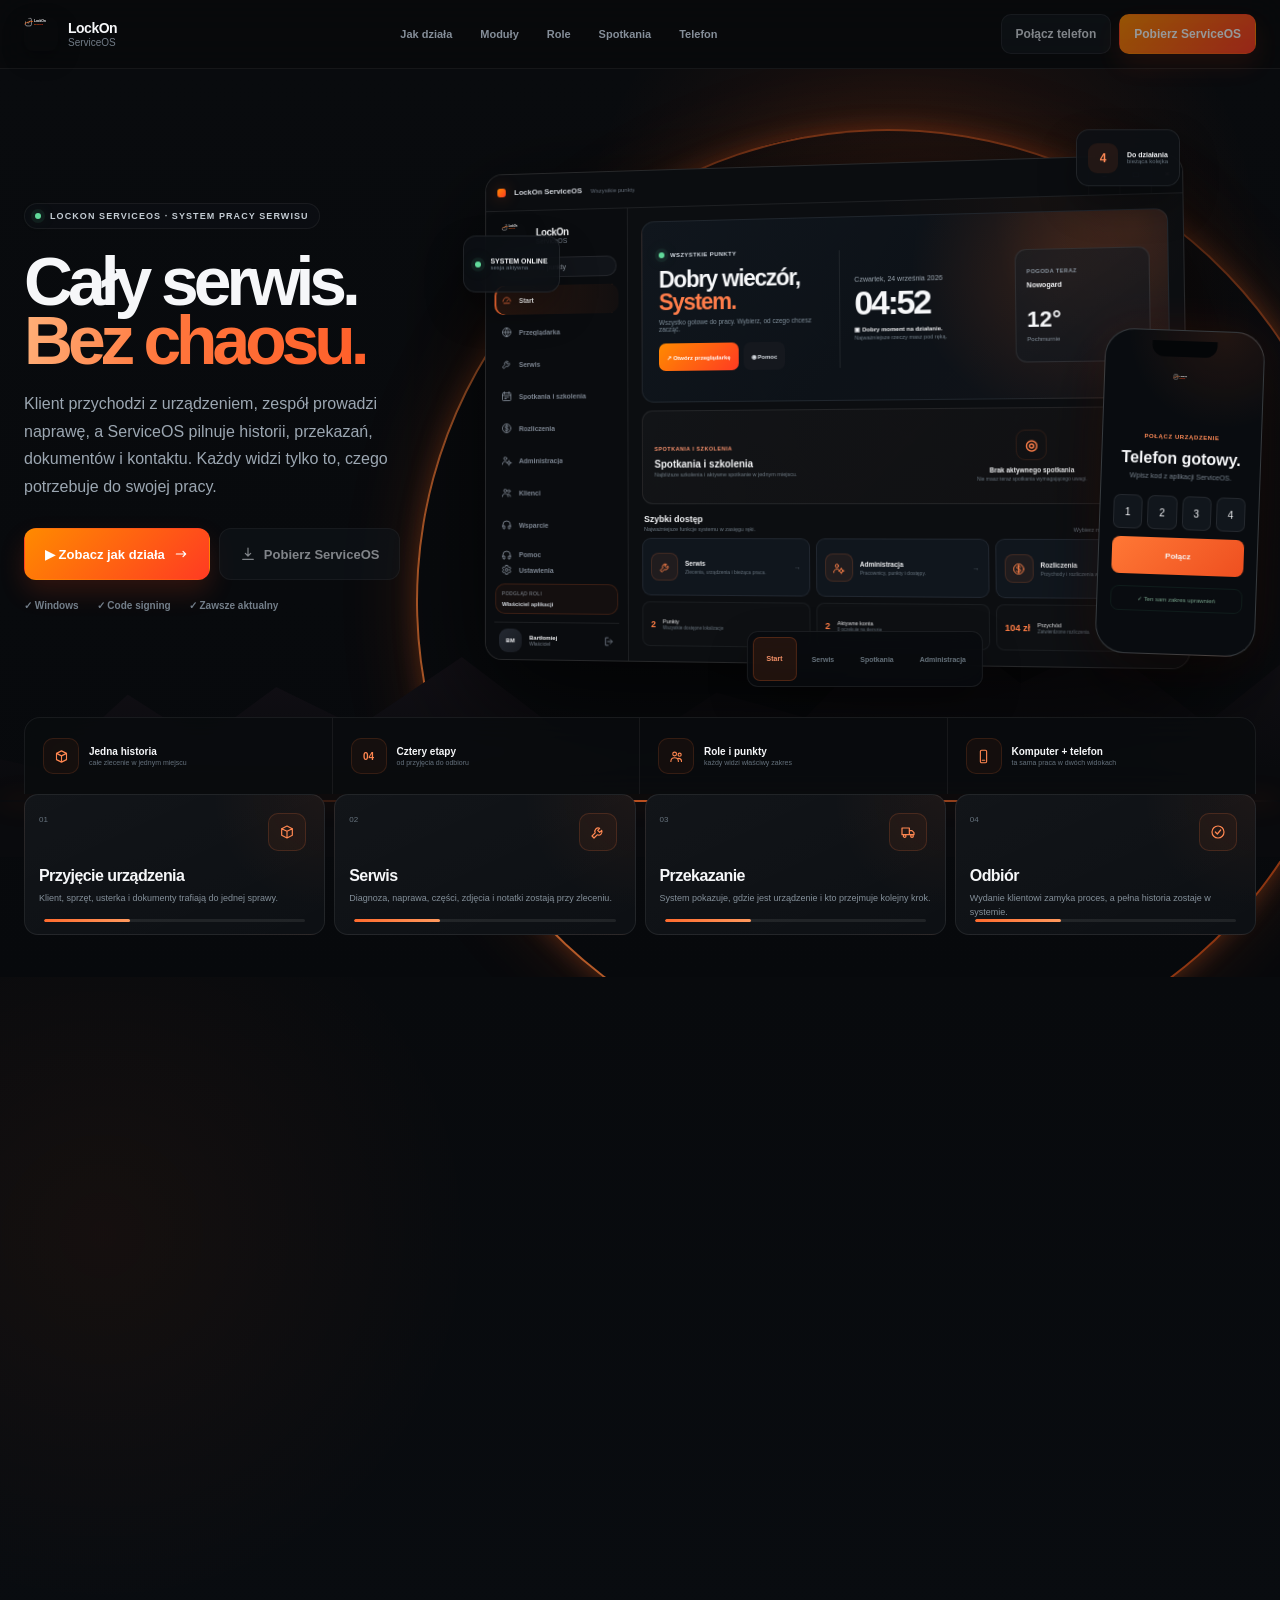
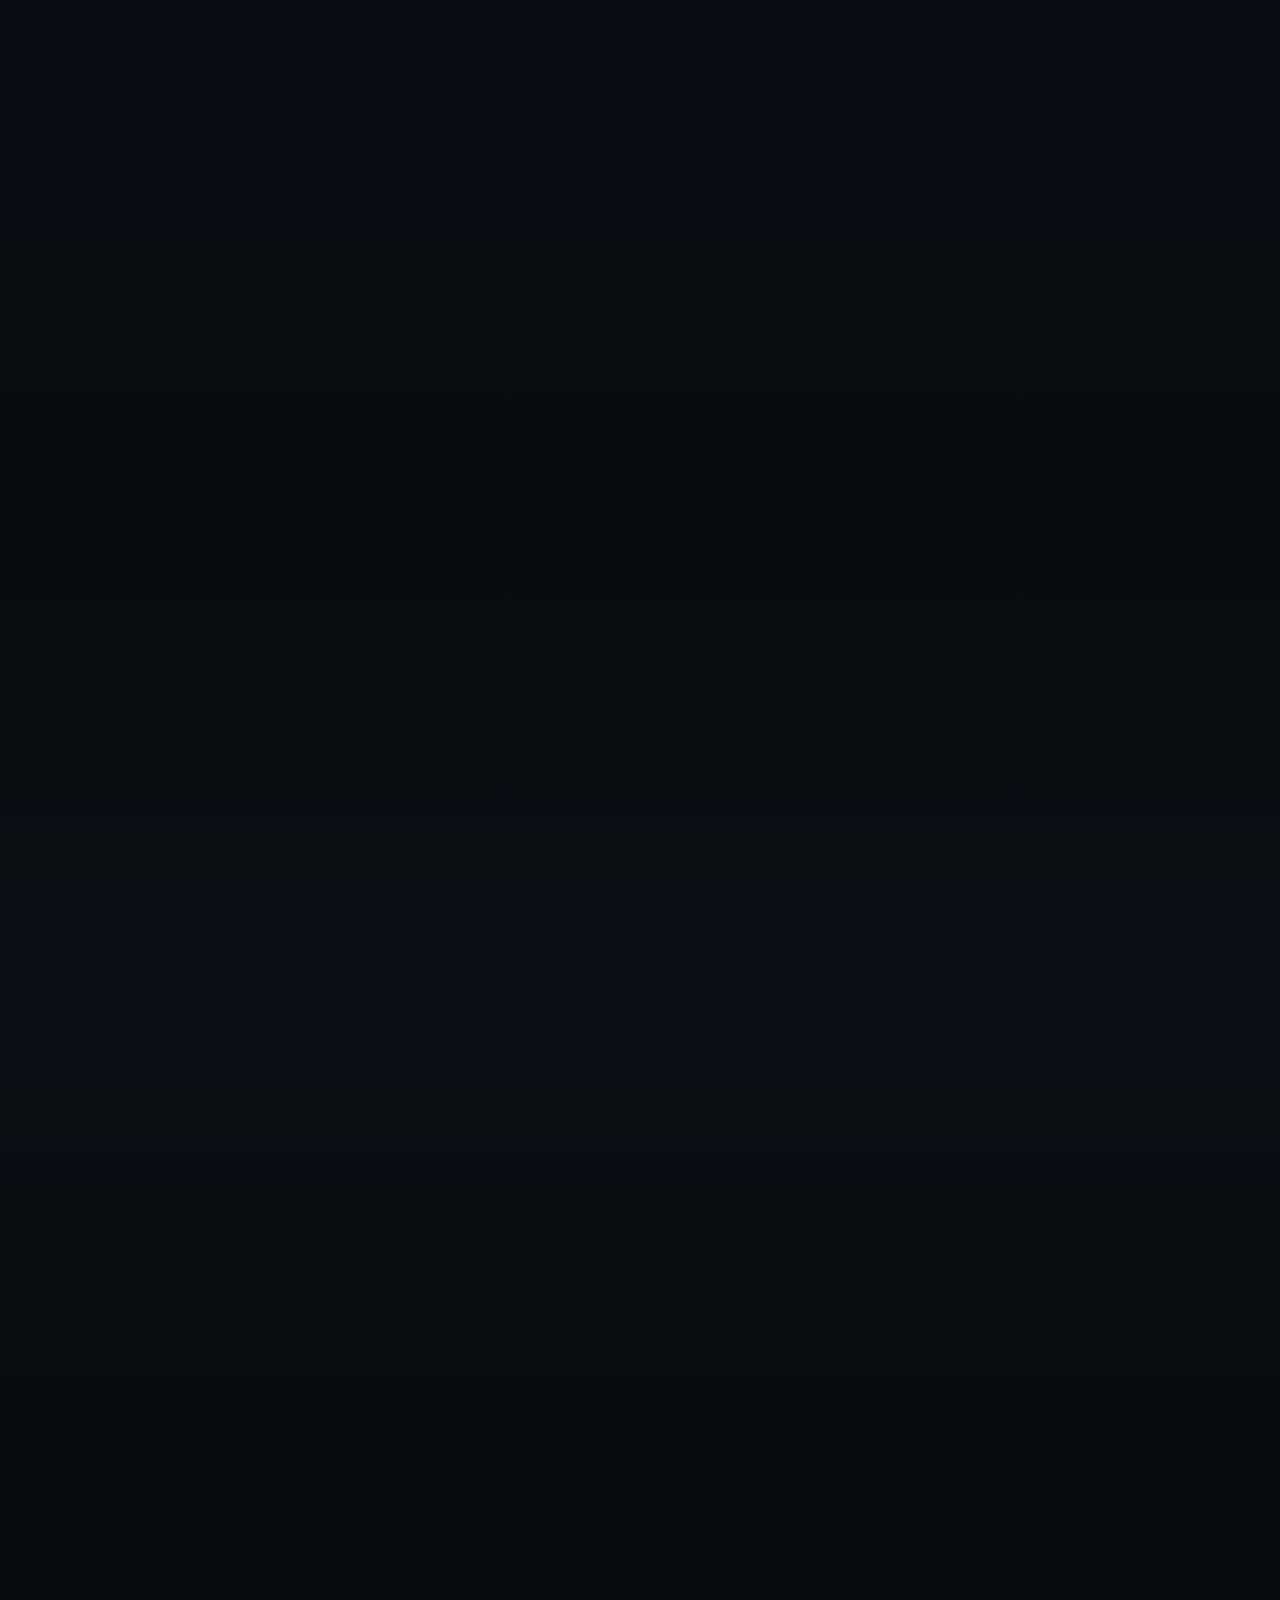
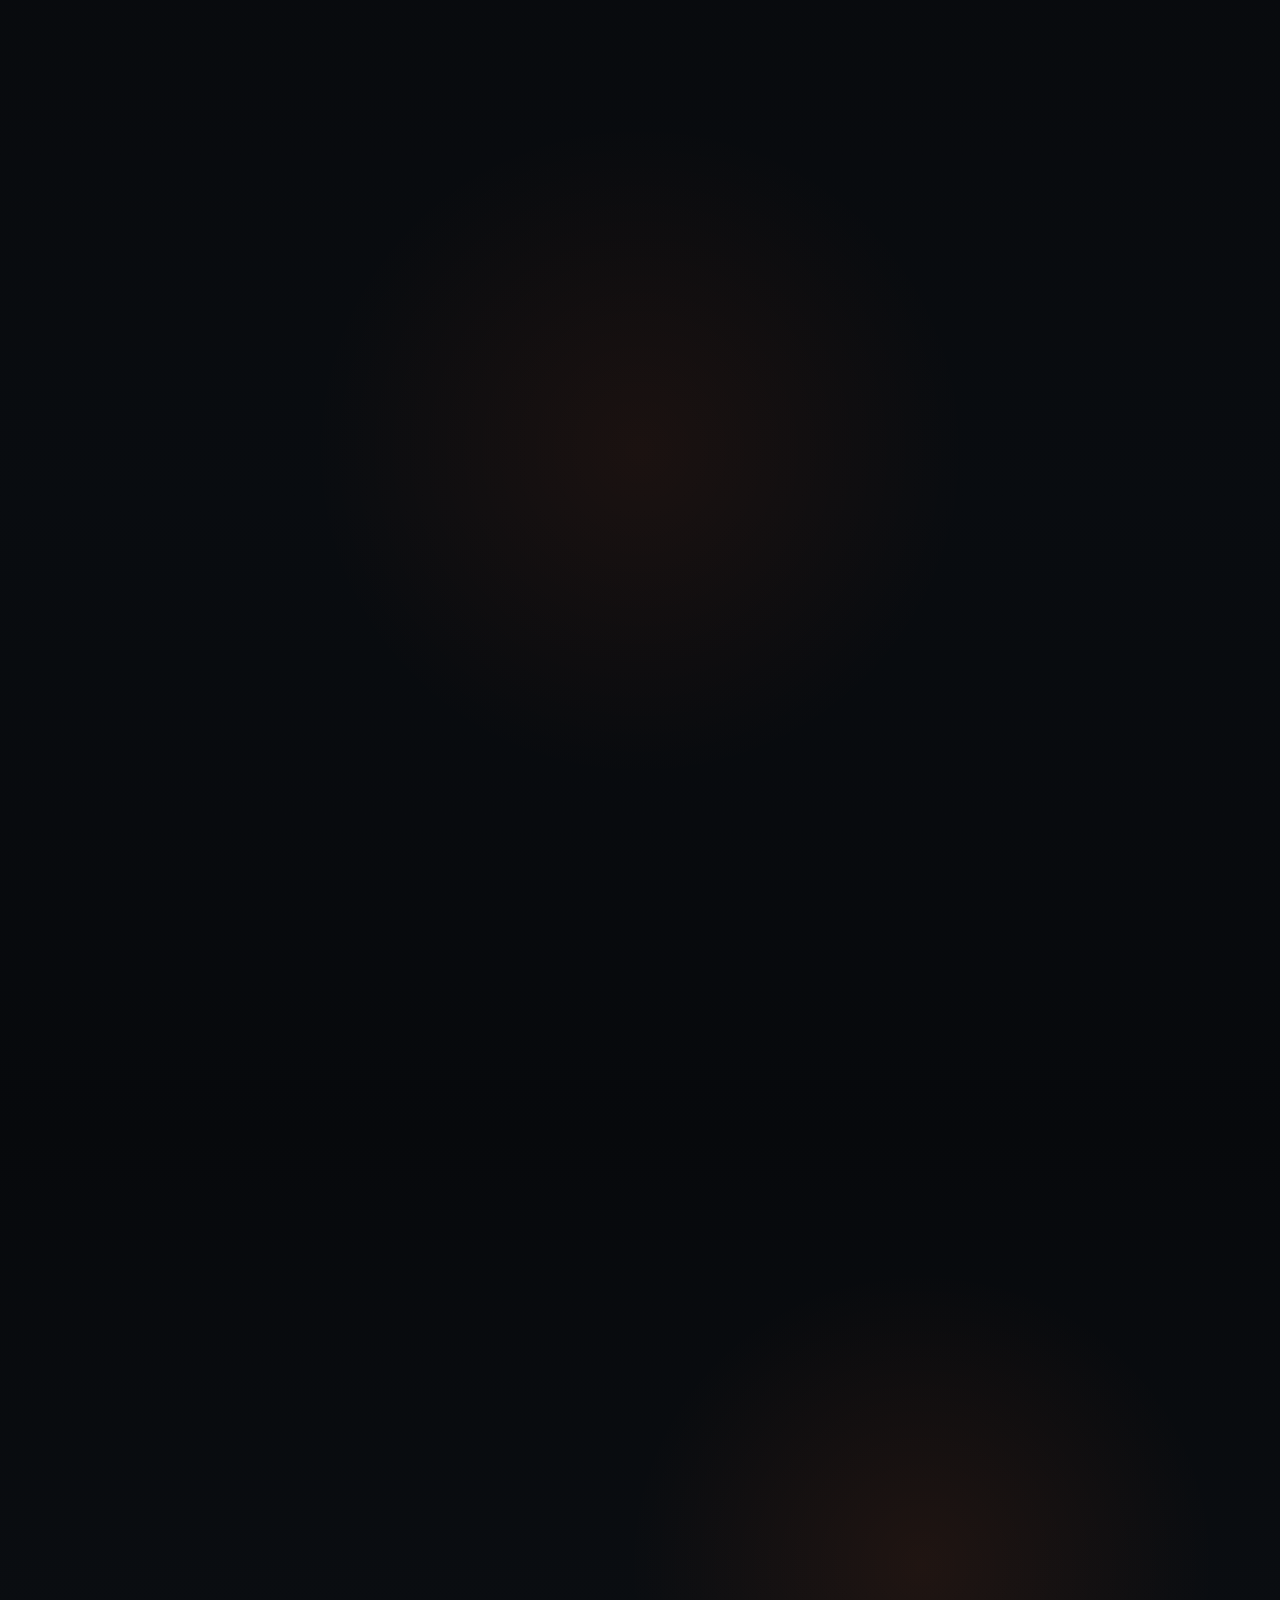
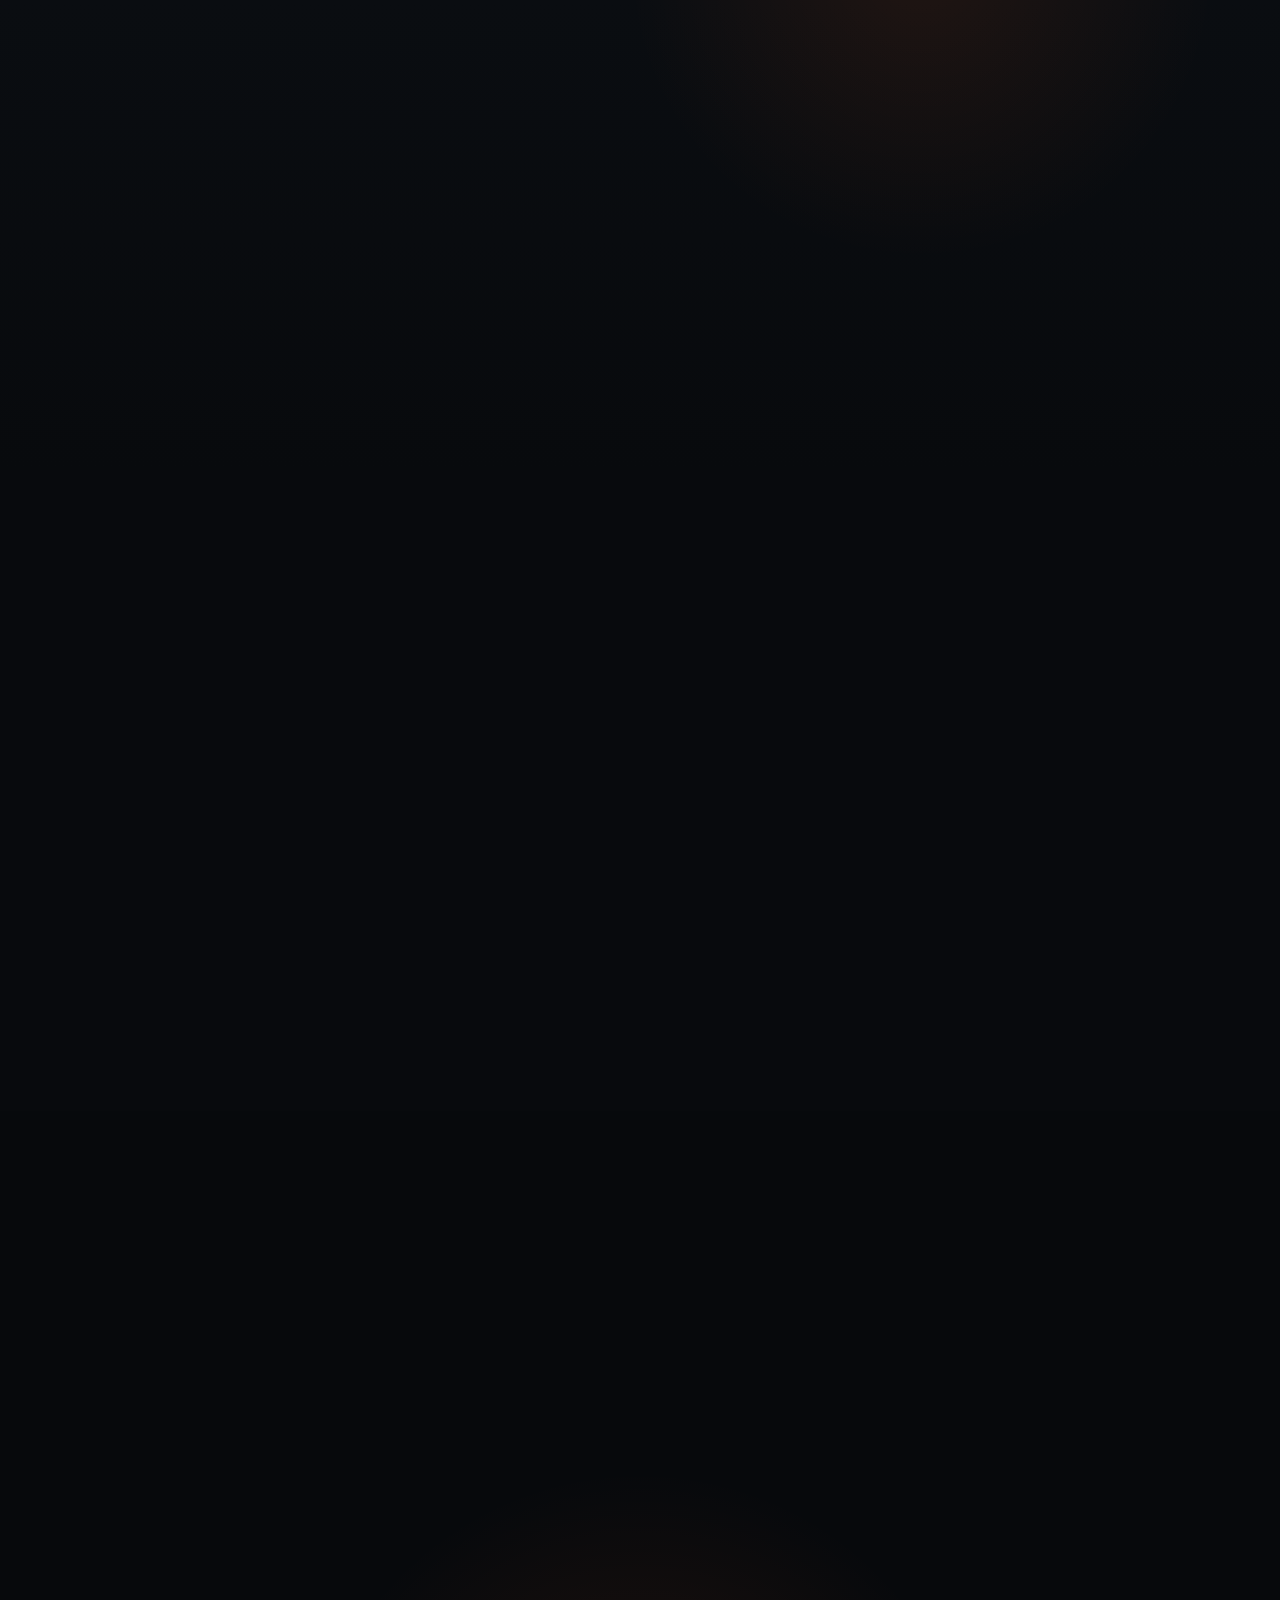
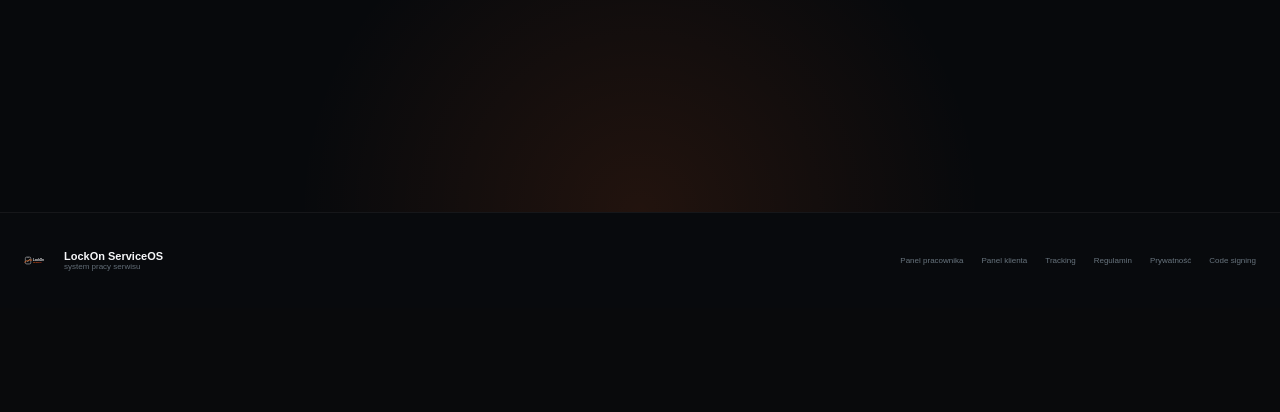
==== commit 19d6b320: "feat(site): make the entire Modules sidebar interactive" ====
--- a/index.html
+++ b/index.html
@@ -87,7 +87,7 @@
   <div class="os-branch-pill"><span class="status-dot"></span><span>Wszystkie punkty</span></div>
   <nav class="os-nav-list">
     <button class="os-nav-item active" type="button" data-preview="start"><svg class="os-icon" aria-hidden="true"><use href="#i-gauge"></use></svg><span>Start</span></button>
-    <button class="os-nav-item " type="button" ><svg class="os-icon" aria-hidden="true"><use href="#i-globe"></use></svg><span>Przeglądarka</span></button>
+    <button class="os-nav-item " type="button" data-module="browser"><svg class="os-icon" aria-hidden="true"><use href="#i-globe"></use></svg><span>Przeglądarka</span></button>
     <button class="os-nav-item " type="button" data-preview="service"><svg class="os-icon" aria-hidden="true"><use href="#i-wrench"></use></svg><span>Serwis</span></button>
     <button class="os-nav-item " type="button" data-preview="meetings"><svg class="os-icon" aria-hidden="true"><use href="#i-calendar"></use></svg><span>Spotkania i szkolenia</span></button>
     <button class="os-nav-item " type="button" ><svg class="os-icon" aria-hidden="true"><use href="#i-dollar"></use></svg><span>Rozliczenia</span></button>
@@ -96,8 +96,8 @@
     <button class="os-nav-item " type="button" ><svg class="os-icon" aria-hidden="true"><use href="#i-headphones"></use></svg><span>Wsparcie</span></button>
   </nav>
   <div class="os-sidebar-spacer"></div>
-  <button class="os-nav-item " type="button" ><svg class="os-icon" aria-hidden="true"><use href="#i-headphones"></use></svg><span>Pomoc</span></button>
-  <button class="os-nav-item " type="button" ><svg class="os-icon" aria-hidden="true"><use href="#i-settings"></use></svg><span>Ustawienia</span></button>
+  <button class="os-nav-item " type="button" data-module="help"><svg class="os-icon" aria-hidden="true"><use href="#i-headphones"></use></svg><span>Pomoc</span></button>
+  <button class="os-nav-item " type="button" data-module="settings"><svg class="os-icon" aria-hidden="true"><use href="#i-settings"></use></svg><span>Ustawienia</span></button>
   <div class="os-role-preview"><span>PODGLĄD ROLI</span><strong>Właściciel aplikacji</strong></div>
   <div class="os-account"><span>BM</span><div><strong>Bartłomiej</strong><small>Właściciel</small></div><svg class="os-icon" aria-hidden="true"><use href="#i-log-out"></use></svg></div>
 </aside>
@@ -175,7 +175,7 @@
   <div class="os-brand-block"><div class="os-brand-logo"><img src="assets/logo.svg" alt=""></div><div><strong>LockOn</strong><small>ServiceOS</small></div></div>
   <div class="os-branch-pill"><span class="status-dot"></span><span>Wszystkie punkty</span></div>
   <nav class="os-nav-list">
-    <button class="os-nav-item " type="button" ><svg class="os-icon" aria-hidden="true"><use href="#i-gauge"></use></svg><span>Start</span></button>
+    <button class="os-nav-item " type="button" data-module="start"><svg class="os-icon" aria-hidden="true"><use href="#i-gauge"></use></svg><span>Start</span></button>
     <button class="os-nav-item " type="button" ><svg class="os-icon" aria-hidden="true"><use href="#i-globe"></use></svg><span>Przeglądarka</span></button>
     <button class="os-nav-item active" type="button" data-module="service"><svg class="os-icon" aria-hidden="true"><use href="#i-wrench"></use></svg><span>Serwis</span></button>
     <button class="os-nav-item " type="button" data-module="meetings"><svg class="os-icon" aria-hidden="true"><use href="#i-calendar"></use></svg><span>Spotkania i szkolenia</span></button>
@@ -191,6 +191,24 @@
   <div class="os-account"><span>BM</span><div><strong>Bartłomiej</strong><small>Właściciel</small></div><svg class="os-icon" aria-hidden="true"><use href="#i-log-out"></use></svg></div>
 </aside>
           <div class="os-content os-module-content">
+            <section class="module-panel" data-module-panel="start">
+              <div class="module-start-page">
+                <section class="module-start-hero">
+                  <div><span><i class="status-dot"></i> WSZYSTKIE PUNKTY</span><h2>Dobry wieczór, <em>System.</em></h2><p>Najważniejsze rzeczy masz pod ręką. Reszta pojawia się dopiero, gdy jej potrzebujesz.</p><div><button type="button" data-module="browser">Otwórz przeglądarkę →</button><button type="button" data-module="help">Pomoc</button></div></div>
+                  <div class="module-start-clock"><small>Czwartek, 24 września 2026</small><strong data-live-clock>21:42</strong><span>Dobry moment na działanie.</span></div>
+                  <aside><span>POGODA TERAZ</span><strong>Nowogard</strong><b>12°C</b><small>Pochmurnie</small></aside>
+                </section>
+                <section class="module-start-meeting"><div><span>SPOTKANIA I SZKOLENIA</span><strong>Szkolenie serwisowe</strong><small>Dzisiaj · 22:00 · Bartłomiej</small></div><button type="button" data-module="meetings">Otwórz spotkanie →</button></section>
+                <div class="module-start-shortcuts"><button type="button" data-module="service"><b><svg class="os-icon" aria-hidden="true"><use href="#i-wrench"></use></svg></b><span><strong>Serwis</strong><small>Zlecenia i bieżąca praca</small></span></button><button type="button" data-module="admin"><b><svg class="os-icon" aria-hidden="true"><use href="#i-user-cog"></use></svg></b><span><strong>Administracja</strong><small>Pracownicy i dostępy</small></span></button><button type="button" data-module="finance"><b><svg class="os-icon" aria-hidden="true"><use href="#i-dollar"></use></svg></b><span><strong>Rozliczenia</strong><small>Przychody i koszty</small></span></button></div>
+              </div>
+            </section>
+            <section class="module-panel" data-module-panel="browser">
+              <div class="module-browser-page">
+                <header><div><span>PRZEGLĄDARKA</span><h2>Internet bez wychodzenia z ServiceOS.</h2></div><b>🔒 Bezpieczna karta</b></header>
+                <div class="module-browser-toolbar"><button type="button">←</button><button type="button">→</button><button type="button">↻</button><label><span>🔒</span><strong>https://serviceos.pl/pomoc</strong></label><button type="button">↗</button></div>
+                <div class="module-browser-canvas"><div class="browser-canvas-logo"><img src="assets/logo.svg" alt=""><span>LOCKON SERVICEOS</span></div><h3>Dokumentacja i narzędzia w jednej karcie.</h3><p>Serwisant nie musi skakać między aplikacjami. Strona otwiera się wewnątrz ServiceOS.</p><div><button type="button" data-service-action="browser-open">Otwórz instrukcję serwisową</button><button type="button" data-module="service">Wróć do Serwisu</button></div></div>
+              </div>
+            </section>
             <section class="module-panel active" data-module-panel="service">
               <div class="os-service-page large service-demo-shell">
                 <header class="os-service-head service-demo-head">
@@ -374,7 +392,39 @@
 <section class="os-screen module-admin-screen active">
   <div class="os-admin-page"><header><span>ADMINISTRACJA</span><h2>Pracownicy, punkty i dostępy</h2><p>Dokładnie taki zakres, jaki wynika z roli.</p></header><div class="os-admin-grid"><article><span>AKTYWNE KONTA</span><strong data-count="12">12</strong><small>wszyscy użytkownicy</small></article><article><span>PUNKTY</span><strong data-count="3">3</strong><small>lokalizacje firmy</small></article><article><span>DO DECYZJI</span><strong data-count="1">1</strong><small>konto oczekujące</small></article><article><span>AKTYWNE SESJE</span><strong data-count="6">6</strong><small>połączone urządzenia</small></article></div><div class="os-user-list"><article><b>JN</b><span><strong>Jan Nowak</strong><small>Serwisant · Nowogard</small></span><em>AKTYWNY</em></article><article><b>AL</b><span><strong>Anna Lis</strong><small>Obsługa · Szczecin</small></span><em>AKTYWNY</em></article></div></div>
 </section></section>
-            <section class="module-panel" data-module-panel="tools"><div class="os-module-page"><header><span>NARZĘDZIA</span><h2>Wszystko w jednym środowisku.</h2><p>Przeglądarka, pomoc i ustawienia są częścią ServiceOS.</p></header><div class="tool-list"><article><svg class="os-icon" aria-hidden="true"><use href="#i-globe"></use></svg><span><strong>Przeglądarka</strong><small>Internet wewnątrz ServiceOS</small></span><b>OTWÓRZ</b></article><article><svg class="os-icon" aria-hidden="true"><use href="#i-headphones"></use></svg><span><strong>Pomoc</strong><small>Chat i kontakt z pomocą</small></span><b>POMOC</b></article><article><svg class="os-icon" aria-hidden="true"><use href="#i-settings"></use></svg><span><strong>Ustawienia</strong><small>Wygląd, konto i integracje</small></span><b>USTAW</b></article></div></div></section>
+            <section class="module-panel" data-module-panel="tools">
+              <div class="support-demo-page">
+                <header><div><span><i class="status-dot"></i> WSPARCIE LOCKON</span><h2>Centrum pomocy zespołu</h2><p>Widzisz aktywnych pracowników i kolejkę konsultanta — bez podglądania prywatnej rozmowy z botem.</p></div><button type="button" data-module="help">Otwórz własnego bota</button></header>
+                <div class="support-demo-stats"><article><b>2</b><span><strong>Czekają na człowieka</strong><small>wymagają odpowiedzi</small></span></article><article><b>4</b><span><strong>Użytkownicy online</strong><small>w Twoim zakresie</small></span></article><article><b>1</b><span><strong>Konsultant dołączył</strong><small>aktywna rozmowa</small></span></article></div>
+                <div class="support-demo-workspace">
+                  <aside><header><span>AKTYWNOŚĆ</span><strong>Użytkownicy online</strong></header><button class="active" type="button" data-support-demo-ticket="jan"><b>JN</b><span><strong>Jan Nowak</strong><small>Nowogard · czeka na konsultanta</small></span><em>NOWA</em></button><button type="button" data-support-demo-ticket="anna"><b>AL</b><span><strong>Anna Lis</strong><small>Szczecin · konsultant dołączył</small></span><em class="ok">LIVE</em></button><button type="button"><b>MK</b><span><strong>Marek Kowal</strong><small>Nowogard · przy bocie</small></span><em>BOT</em></button><p><svg class="os-icon" aria-hidden="true"><use href="#i-shield"></use></svg> Rozmowa z botem pozostaje prywatna do chwili prośby o konsultanta.</p></aside>
+                  <section>
+                    <header><div><span>ROZMOWA</span><strong data-support-demo-name>Jan Nowak</strong></div><b data-support-demo-state>CZEKA NA KONSULTANTA</b></header>
+                    <div class="support-demo-thread"><article><b>Jan</b><p>Nie wiem, gdzie potwierdzić odbiór przekazanego urządzenia.</p><small>21:26</small></article><article class="bot"><b>Bot ServiceOS</b><p>To znajdziesz w Serwis → Przekazania. Jeżeli chcesz, konsultant może dołączyć.</p><small>21:27</small></article></div>
+                    <div class="support-demo-actions"><button type="button" data-service-action="support-join">Dołącz do rozmowy</button><button type="button" data-service-action="support-reply">Wyślij odpowiedź</button><button type="button" data-service-action="support-close">Zakończ kanał</button></div>
+                  </section>
+                </div>
+              </div>
+            </section>
+            <section class="module-panel" data-module-panel="help">
+              <div class="help-demo-page">
+                <header><span>POMOC LOCKON</span><h2>Najpierw bot. Potem człowiek.</h2><p>Ta sama pomoc, którą pracownik ma w aplikacji.</p></header>
+                <div class="help-demo-layout"><section><article><b>Bot ServiceOS</b><p>Cześć. Mogę znaleźć zlecenie, wyjaśnić status albo otworzyć właściwy ekran.</p></article><article class="mine"><b>Ty</b><p>Gdzie znajdę zlecenia czekające na części?</p></article><article><b>Bot ServiceOS</b><p>Otwórz Serwis → Plan pracy. Po prawej stronie masz kolejkę „Czeka na części”.</p></article><div><span>Napisz wiadomość…</span><button type="button" data-service-action="help-send">→</button></div></section><aside><b><svg class="os-icon" aria-hidden="true"><use href="#i-headphones"></use></svg></b><strong>Potrzebujesz człowieka?</strong><small>Poproś konsultanta o dołączenie do tej rozmowy.</small><button type="button" data-service-action="support-request">Poproś konsultanta</button></aside></div>
+              </div>
+            </section>
+            <section class="module-panel" data-module-panel="settings">
+              <div class="settings-demo-page">
+                <header><span>USTAWIENIA</span><h2>Dopasuj ServiceOS do siebie.</h2><p>Wygląd, skala, konto i integracje. Bez osobnego panelu administracyjnego.</p></header>
+                <div class="settings-demo-grid">
+                  <button class="active" type="button" data-theme-demo="carbon"><span>WYGLĄD</span><strong>Carbon</strong><small>Domyślny ciemny motyw</small><i></i></button>
+                  <button type="button" data-theme-demo="midnight"><span>WYGLĄD</span><strong>Midnight</strong><small>Chłodniejszy wariant</small><i></i></button>
+                  <article><span>SKALA</span><strong>100%</strong><small>Standardowy interfejs</small></article>
+                  <article><span>KONTO</span><strong>Bartłomiej</strong><small>Właściciel aplikacji</small></article>
+                  <article><span>GOOGLE</span><strong>Połączono</strong><small>konto firmowe</small></article>
+                  <article><span>AKTUALIZACJE</span><strong>Automatyczne</strong><small>ServiceOS aktualny</small></article>
+                </div>
+              </div>
+            </section>
           </div>
         </div>
         <div class="module-mobile-tabs" aria-label="Moduły ServiceOS">
--- a/assets/serviceos-site.css
+++ b/assets/serviceos-site.css
@@ -51,6 +51,57 @@
 .os-orders-card{padding:13px;border:1px solid var(--line);border-radius:11px;background:linear-gradient(180deg,rgba(255,255,255,.025),rgba(255,255,255,.01))}.os-orders-top{display:flex;justify-content:space-between;align-items:center;padding-bottom:9px}.os-orders-top>div{display:flex;flex-direction:column}.os-orders-top span{font-size:5.5px;color:#68747f;letter-spacing:.08em}.os-orders-top strong{margin-top:3px;font-size:10px}.os-orders-top>b{padding:5px 7px;border-radius:999px;background:rgba(97,217,154,.055);color:#7bd9a5;font-size:5.5px}.os-order-row{min-height:58px;margin-top:6px;padding:7px 9px;border:1px solid var(--line);border-radius:9px;background:#101318;display:grid;grid-template-columns:40px 1fr auto;gap:8px;align-items:center}.os-order-row>strong{color:#ff8150;font-size:10px}.os-order-row>div{display:flex;flex-direction:column}.os-order-row>div>b{font-size:7px}.os-order-row span{margin-top:2px;color:#84909a;font-size:5.5px}.os-order-row small{margin-top:2px;color:#596570;font-size:5px}.os-order-row>em{font-style:normal;color:#ff9364;font-size:5px;font-weight:850}.os-order-row>em.ok{color:#76d9a2}
 .os-admin-page header{padding-bottom:14px;border-bottom:1px solid var(--line)}.os-admin-grid{display:grid;grid-template-columns:repeat(4,1fr);gap:7px;margin-top:14px}.os-admin-grid article{min-height:90px;padding:10px;border:1px solid var(--line);border-radius:10px;background:#11151a;display:flex;flex-direction:column}.os-admin-grid span{color:#68747f;font-size:5.5px}.os-admin-grid strong{margin-top:auto;font-size:21px}.os-admin-grid small{margin-top:3px;color:#596570;font-size:5px}.os-user-list{display:grid;gap:6px;margin-top:9px}.os-user-list article{min-height:52px;padding:7px;border:1px solid var(--line);border-radius:9px;background:#101318;display:grid;grid-template-columns:30px 1fr auto;align-items:center;gap:8px}.os-user-list article>b{width:30px;height:30px;border-radius:8px;display:grid;place-items:center;background:#1c2027;font-size:6px}.os-user-list article>span{display:flex;flex-direction:column}.os-user-list article>span strong{font-size:6.5px}.os-user-list article>span small{color:#6d7984;font-size:5px}.os-user-list article>em{font-style:normal;color:#76d9a2;font-size:5px}
 .os-meeting-page{padding:18px;height:100%;display:flex;flex-direction:column}.os-meeting-page>header{display:flex;justify-content:space-between;gap:12px;align-items:flex-start}.os-meeting-page>header h2{margin:5px 0 3px;font-size:17px}.os-meeting-page>header p{margin:0;color:#7a8690;font-size:6px}.os-live{display:inline-flex;align-items:center;gap:4px;color:#ff956f;font-size:6px;font-weight:900;letter-spacing:.08em}.os-meeting-layout{display:grid;grid-template-columns:1fr 120px;min-height:0;flex:1;margin-top:10px;border:1px solid var(--line);border-radius:10px;overflow:hidden}.os-meeting-stage{padding:9px;background:#070a0e;display:grid;grid-template-rows:1fr auto;gap:7px}.os-shared-window{position:relative;min-height:190px;border:1px solid rgba(255,255,255,.06);border-radius:8px;background:#0a0d11;overflow:hidden;display:grid;grid-template-columns:38px 1fr}.os-shared-sidebar{background:#0c0f13;border-right:1px solid var(--line)}.os-shared-main{padding:12px}.os-shared-main>span{display:block;width:25%;height:4px;border-radius:99px;background:#252c34}.os-shared-main>strong{display:block;width:55%;height:11px;margin-top:5px;border-radius:99px;background:#252c34}.os-shared-main>div{height:48px;margin-top:14px;border:1px solid var(--line);border-radius:7px;background:#11161c}.os-shared-window>small{position:absolute;left:47px;bottom:8px;padding:4px 6px;border-radius:6px;background:rgba(4,6,9,.85);display:flex;align-items:center;gap:5px;color:#7a8792;font-size:5px}.os-meeting-controls-mini{display:flex;justify-content:center;gap:5px}.os-meeting-controls-mini i{min-height:27px;padding:0 7px;border:1px solid rgba(97,217,154,.1);border-radius:7px;background:rgba(97,217,154,.04);display:flex;align-items:center;gap:4px;color:#7ed8a5;font-size:5px;font-style:normal}.os-meeting-controls-mini .os-icon{width:10px}.os-chat{padding:8px;border-left:1px solid var(--line);background:#0d1116}.os-chat>div{display:flex;justify-content:space-between;align-items:center;padding-bottom:7px}.os-chat>div b{font-size:6px}.os-chat>div span{min-width:17px;height:17px;border-radius:99px;display:grid;place-items:center;background:rgba(255,122,69,.1);color:#ff956f;font-size:5px}.os-chat article{padding:7px;margin-top:6px;border:1px solid rgba(255,255,255,.045);border-radius:8px;background:#131820}.os-chat article.mine{margin-left:10px;background:rgba(255,112,51,.055);border-color:rgba(255,119,55,.1)}.os-chat strong{font-size:5px}.os-chat p{margin:3px 0 0;color:#9ca6af;font-size:5px;line-height:1.4}
+
+/* Deep interactive Service workspace */
+.service-demo-shell{position:relative;overflow:hidden}
+.service-demo-head{margin-bottom:10px}
+.service-demo-tabs{max-width:66%;overflow:auto;flex-wrap:nowrap;justify-content:flex-start;scrollbar-width:none}
+.service-demo-tabs::-webkit-scrollbar{display:none}
+.service-demo-tabs button{min-height:30px;padding:0 9px;border-radius:6px;background:transparent;color:#727d88;font-size:6px;font-weight:760;white-space:nowrap;cursor:pointer}
+.service-demo-tabs button b{min-width:15px;height:15px;margin-left:4px;padding:0 4px;border-radius:99px;display:inline-grid;place-items:center;background:rgba(255,255,255,.05);font-size:5px}
+.service-demo-tabs button:hover{background:rgba(255,255,255,.035);color:#cfd5db}
+.service-demo-tabs button.active{color:#fff;background:linear-gradient(135deg,rgba(255,138,0,.16),rgba(255,59,34,.1));box-shadow:inset 0 0 0 1px rgba(255,113,47,.14)}
+.service-demo-workspace{position:relative;height:calc(100% - 72px);min-height:0}
+.service-demo-view{position:absolute;inset:0;overflow:auto;opacity:0;visibility:hidden;transform:translateY(6px);transition:opacity .22s ease,transform .22s ease,visibility .22s}
+.service-demo-view.active{opacity:1;visibility:visible;transform:none}
+
+.workplan-demo-head{display:flex;align-items:flex-start;justify-content:space-between;gap:12px;padding:11px 12px;border:1px solid var(--line);border-radius:10px;background:#101419}
+.workplan-demo-head>div:first-child{display:flex;flex-direction:column}.workplan-demo-head>div:first-child>span,.transfer-demo-head>span,.quote-demo-head>span,.invoice-demo-head span,.notes-demo-layout>aside>span{color:#ff8751;font-size:5.5px;font-weight:900;letter-spacing:.1em}
+.workplan-demo-head strong,.transfer-demo-head>strong,.quote-demo-head>strong,.invoice-demo-head strong{margin-top:4px;font-size:10px}.workplan-demo-head small,.transfer-demo-head>small,.invoice-demo-head small{margin-top:2px;color:#65717c;font-size:5.5px}
+.workplan-demo-head>div:last-child{display:flex;align-items:center;gap:5px}.workplan-demo-head button{width:28px;height:28px;border:1px solid var(--line);border-radius:7px;background:#15191f;color:#9aa4ae;cursor:pointer}.workplan-demo-head>div:last-child>b{padding:0 6px;font-size:6px;color:#89949e}
+.workplan-demo-kpis{display:grid;grid-template-columns:repeat(3,1fr);gap:6px;margin-top:6px}.workplan-demo-kpis article{min-height:54px;padding:7px 9px;border:1px solid var(--line);border-radius:9px;background:#101419;display:grid;grid-template-columns:1fr auto;align-items:center}.workplan-demo-kpis span{color:#697580;font-size:5px}.workplan-demo-kpis strong{grid-row:1/3;grid-column:2;font-size:16px;color:#ff8751}.workplan-demo-kpis small{font-size:5px;color:#56626d}
+.workplan-demo-days{display:grid;grid-template-columns:repeat(7,1fr);gap:5px;margin-top:6px}.workplan-demo-days button{min-height:50px;border:1px solid var(--line);border-radius:9px;background:#0f1318;display:grid;grid-template-columns:1fr auto;grid-template-rows:auto auto;padding:7px;color:#74808b;text-align:left;cursor:pointer}.workplan-demo-days button span{font-size:5px}.workplan-demo-days button b{font-size:10px;color:#cbd2d8}.workplan-demo-days button small{align-self:end;justify-self:end;min-width:18px;height:18px;border-radius:99px;display:grid;place-items:center;background:#161b21;font-size:5px}.workplan-demo-days button.active{border-color:rgba(255,112,49,.18);background:linear-gradient(145deg,rgba(255,112,49,.07),#101419);box-shadow:inset 0 0 0 1px rgba(255,112,49,.05)}.workplan-demo-days button.active b{color:#ff976d}
+.workplan-demo-main{display:grid;grid-template-columns:minmax(0,1fr) 150px;gap:6px;margin-top:6px}.workplan-demo-main>section,.workplan-demo-main>aside article{border:1px solid var(--line);border-radius:9px;background:#0f1318}.workplan-demo-main>section{padding:8px}.workplan-demo-main>section>header,.workplan-demo-main>aside article>header{display:flex;justify-content:space-between;align-items:center}.workplan-demo-main>section>header span,.workplan-demo-main>aside article>header span{color:#727d88;font-size:5px;font-weight:850}.workplan-demo-main>section>header b,.workplan-demo-main>aside article>header b{color:#ff8955;font-size:5px}
+.workplan-demo-list{display:grid;gap:4px;margin-top:6px}.workplan-demo-list button{min-height:42px;padding:5px 7px;border:1px solid rgba(255,255,255,.055);border-radius:7px;background:#11161c;display:grid;grid-template-columns:18px 38px 1fr auto;gap:7px;align-items:center;color:#d6dbe0;text-align:left;cursor:pointer;transition:.15s}.workplan-demo-list button:hover{border-color:rgba(255,119,55,.14);background:#141920}.workplan-demo-list button>i{width:18px;height:18px;border-radius:5px;display:grid;place-items:center;background:#1a1f25;color:#77838e;font-size:5px;font-style:normal}.workplan-demo-list button>b{color:#ff8751;font-size:6px}.workplan-demo-list button>span{display:flex;flex-direction:column}.workplan-demo-list strong{font-size:6px}.workplan-demo-list small{margin-top:1px;color:#64707b;font-size:5px}.workplan-demo-list em{font-style:normal;color:#ff9364;font-size:5px;font-weight:850}
+.workplan-demo-main>aside{display:grid;gap:6px}.workplan-demo-main>aside article{padding:8px}.workplan-demo-main>aside p{margin:6px 0 0;padding:5px 6px;border-radius:6px;background:#12171d;color:#7e8993;font-size:5px}
+
+.intake-demo{height:100%;display:grid;grid-template-columns:115px 1fr;gap:8px}.intake-demo-progress{padding:9px;border:1px solid var(--line);border-radius:10px;background:#0f1318;display:flex;flex-direction:column}.intake-demo-progress button{min-height:48px;padding:6px;border:1px solid transparent;border-radius:8px;background:transparent;display:grid;grid-template-columns:27px 1fr;gap:7px;align-items:center;color:#68747f;text-align:left;cursor:pointer}.intake-demo-progress button>b{width:27px;height:27px;border:1px solid var(--line);border-radius:8px;display:grid;place-items:center;font-size:6px}.intake-demo-progress button span{font-size:6px;font-weight:800}.intake-demo-progress button.active{border-color:rgba(255,119,55,.12);background:rgba(255,112,49,.055);color:#fff}.intake-demo-progress button.active>b{color:#ff956b;border-color:rgba(255,119,55,.16)}.intake-demo-progress>i{width:1px;height:15px;margin:-2px 0 -2px 19px;background:var(--line)}
+.intake-demo-card{position:relative;border:1px solid var(--line);border-radius:10px;background:#0f1318;overflow:hidden}.intake-demo-card>section{position:absolute;inset:0;padding:16px;opacity:0;visibility:hidden;transform:translateX(7px);transition:.2s}.intake-demo-card>section.active{opacity:1;visibility:visible;transform:none}.intake-demo-card>section>span{color:#ff8751;font-size:5.5px;font-weight:900;letter-spacing:.1em}.intake-demo-card h3{margin:6px 0 11px;font-size:16px}.intake-demo-fields{display:grid;grid-template-columns:1fr 1fr;gap:7px}.intake-demo-fields label{min-height:65px;padding:8px;border:1px solid rgba(255,255,255,.055);border-radius:8px;background:#11161c;display:flex;flex-direction:column}.intake-demo-fields label.wide{grid-column:1/-1;min-height:78px}.intake-demo-fields small{color:#68747f;font-size:5px;font-weight:850}.intake-demo-fields strong{margin-top:auto;font-size:7px;line-height:1.45}.intake-demo-card>section>button{min-height:32px;margin-top:11px;padding:0 10px;border-radius:7px;background:linear-gradient(135deg,#ff8a00,#ff3b22);color:#fff;font-size:6px;font-weight:800;cursor:pointer}.intake-summary{min-height:115px;margin-top:18px;padding:14px;border:1px solid rgba(97,217,154,.1);border-radius:10px;background:rgba(97,217,154,.025);display:grid;grid-template-columns:38px 1fr;gap:10px;align-items:center}.intake-summary>b{width:38px;height:38px;border-radius:11px;display:grid;place-items:center;background:rgba(97,217,154,.07);color:#75d6a0}.intake-summary .os-icon{width:17px}.intake-summary>div{display:flex;flex-direction:column}.intake-summary strong{font-size:8px}.intake-summary small{margin-top:4px;color:#728078;font-size:6px;line-height:1.5}
+
+.service-orders-live .os-order-row{width:100%;color:inherit;text-align:left;cursor:pointer}.service-orders-live .os-order-row:hover{border-color:rgba(255,119,55,.13);background:#13171c}
+
+.transfer-demo-head,.quote-demo-head{padding:11px 12px;border:1px solid var(--line);border-radius:10px;background:#101419;display:flex;flex-direction:column}.transfer-demo-grid{display:grid;grid-template-columns:1fr 1fr;gap:7px;margin-top:7px}.transfer-demo-grid article{min-height:210px;padding:12px;border:1px solid var(--line);border-radius:10px;background:#101419;position:relative;display:flex;flex-direction:column}.transfer-demo-grid article>div:first-child{display:flex;flex-direction:column}.transfer-demo-grid article>div:first-child>b{color:#ff8751;font-size:7px}.transfer-demo-grid article>div:first-child>span{margin-top:3px;font-size:9px;font-weight:800}.transfer-demo-grid article>div:first-child>small{margin-top:2px;color:#68747f;font-size:5.5px}.transfer-demo-grid article>em{position:absolute;right:10px;top:10px;font-style:normal;color:#ff956a;font-size:5px;font-weight:850}.transfer-demo-grid article>em.ok{color:#76d9a2}.transfer-track{display:grid;grid-template-columns:repeat(4,1fr);gap:4px;margin:auto 0}.transfer-track i{height:3px;border-radius:99px;background:#242a31}.transfer-track i.done{background:#5ab987}.transfer-track i.active{background:linear-gradient(90deg,#ff6c2f,#ff9c61);box-shadow:0 0 11px rgba(255,112,49,.2)}.transfer-demo-grid footer{display:flex;justify-content:space-between;gap:8px;padding-top:8px;border-top:1px solid var(--line);color:#68747f;font-size:5px}.transfer-demo-grid footer strong{color:#aeb5bc}
+
+.quote-demo-list{display:grid;gap:7px;margin-top:7px}.quote-demo-list article{min-height:110px;padding:11px;border:1px solid var(--line);border-radius:10px;background:#101419;display:grid;grid-template-columns:1fr auto;gap:10px;align-items:center}.quote-demo-list article>div{display:grid;grid-template-columns:43px 1fr;gap:9px;align-items:center}.quote-demo-list article>div>b{height:30px;border-radius:8px;display:grid;place-items:center;background:rgba(255,112,49,.07);color:#ff8955;font-size:5.5px}.quote-demo-list article>div>span{display:flex;flex-direction:column}.quote-demo-list strong{font-size:8px}.quote-demo-list small{margin-top:4px;color:#78848e;font-size:6px}.quote-demo-list footer{display:flex;gap:5px}.quote-demo-list button{min-height:30px;padding:0 8px;border:1px solid var(--line);border-radius:7px;background:#151a20;color:#b6bec6;font-size:5.5px;font-weight:750;cursor:pointer}.quote-demo-list button:last-child{border-color:rgba(255,112,49,.15);background:rgba(255,112,49,.06);color:#ff9a72}.quote-demo-list article.resolved>em{font-style:normal;color:#77d9a2;font-size:6px;font-weight:800}.quote-demo-list article.resolved .os-icon{width:12px}
+
+.invoice-demo-head{padding:11px 12px;border:1px solid var(--line);border-radius:10px;background:#101419;display:flex;align-items:center;justify-content:space-between;gap:12px}.invoice-demo-head>div{display:flex;flex-direction:column}.invoice-demo-head>button{min-height:32px;padding:0 9px;border-radius:7px;background:linear-gradient(135deg,#ff8a00,#ff3b22);color:#fff;display:flex;align-items:center;gap:5px;font-size:6px;font-weight:800;cursor:pointer}.invoice-demo-head .os-icon{width:11px}.invoice-demo-stats{display:grid;grid-template-columns:repeat(3,1fr);gap:6px;margin-top:6px}.invoice-demo-stats article{min-height:58px;padding:8px;border:1px solid var(--line);border-radius:9px;background:#101419;display:flex;flex-direction:column}.invoice-demo-stats span{color:#68747f;font-size:5px}.invoice-demo-stats strong{margin-top:auto;font-size:13px}.invoice-demo-list{display:grid;gap:5px;margin-top:6px}.invoice-demo-list article{min-height:48px;padding:6px 8px;border:1px solid var(--line);border-radius:8px;background:#101419;display:grid;grid-template-columns:76px 1fr 58px 28px;gap:8px;align-items:center}.invoice-demo-list article>b{color:#ff8751;font-size:6px}.invoice-demo-list article>span{display:flex;flex-direction:column}.invoice-demo-list article>span strong{font-size:6.5px}.invoice-demo-list article>span small{margin-top:2px;color:#66727d;font-size:5px}.invoice-demo-list article>em{font-style:normal;font-size:6px;font-weight:800;text-align:right}.invoice-demo-list article>button{width:28px;height:28px;border:1px solid var(--line);border-radius:7px;background:#15191f;color:#8c97a1;cursor:pointer}
+
+.notes-demo-layout{display:grid;grid-template-columns:minmax(180px,.75fr) minmax(0,1.25fr);gap:7px;height:100%}.notes-demo-layout>aside,.notes-demo-layout>section{padding:12px;border:1px solid var(--line);border-radius:10px;background:#0f1318}.notes-demo-layout>aside h3{margin:6px 0 10px;font-size:14px}.note-compose{min-height:210px;padding:10px;border:1px solid rgba(255,255,255,.055);border-radius:9px;background:#11161c;display:flex;flex-direction:column}.note-compose>b{font-size:7px}.note-compose>p{flex:1;margin:10px 0;padding:9px;border:1px solid var(--line);border-radius:8px;background:#0d1116;color:#909aa4;font-size:6px;line-height:1.55}.note-compose>div{display:flex;justify-content:space-between;gap:6px}.note-compose button{min-height:30px;padding:0 8px;border:1px solid var(--line);border-radius:7px;background:#15191f;color:#aeb7bf;font-size:5.5px;cursor:pointer}.note-compose button:last-child{background:linear-gradient(135deg,#ff8a00,#ff3b22);border-color:transparent;color:white}.notes-demo-layout>section>header{display:flex;justify-content:space-between;color:#7b8791;font-size:6px}.notes-demo-layout>section>button{width:100%;min-height:66px;margin-top:6px;padding:8px;border:1px solid var(--line);border-radius:9px;background:#101419;display:flex;flex-direction:column;color:#8f99a3;text-align:left;cursor:pointer}.notes-demo-layout>section>button.active{border-color:rgba(255,115,45,.14);background:rgba(255,112,49,.045)}.notes-demo-layout>section>button b{color:#d9dfe4;font-size:7px}.notes-demo-layout>section>button span{margin-top:4px;font-size:6px}.notes-demo-layout>section>button small{margin-top:auto;color:#58636e;font-size:5px}
+
+.service-order-drawer{position:absolute;inset:0;z-index:40;display:grid;grid-template-columns:1fr minmax(280px,48%)}.service-order-drawer[hidden]{display:none}.service-order-drawer-backdrop{background:rgba(4,6,8,.55);backdrop-filter:blur(3px)}.service-order-drawer>section{padding:15px;border-left:1px solid rgba(255,255,255,.09);background:#0c1014;box-shadow:-25px 0 60px rgba(0,0,0,.35);overflow:auto;animation:drawerIn .22s ease-out}.service-order-drawer>section>header{display:flex;justify-content:space-between;gap:8px;padding-bottom:10px;border-bottom:1px solid var(--line)}.service-order-drawer>section>header>div{display:flex;flex-direction:column}.service-order-drawer>section>header span{color:#ff8751;font-size:5.5px;font-weight:900;letter-spacing:.1em}.service-order-drawer>section>header h3{margin:4px 0 2px;font-size:14px}.service-order-drawer>section>header p{margin:0;color:#697681;font-size:6px}.service-order-drawer>section>header button{width:32px;height:32px;border:1px solid var(--line);border-radius:8px;background:#15191f;color:#78838e;font-size:16px;cursor:pointer}.service-order-drawer-status{margin-top:10px;padding:9px;border:1px solid rgba(255,115,45,.12);border-radius:9px;background:rgba(255,112,49,.045);display:grid;grid-template-columns:auto 1fr auto;gap:8px;align-items:center}.service-order-drawer-status b{color:#ff956a;font-size:6px}.service-order-drawer-status span{color:#8b96a0;font-size:6px}.service-order-drawer-status em{font-style:normal;color:#ff8751;font-size:5.5px;font-weight:850}.service-order-drawer-grid{display:grid;grid-template-columns:1fr 1fr;gap:6px;margin-top:8px}.service-order-drawer-grid article{min-height:62px;padding:8px;border:1px solid var(--line);border-radius:8px;background:#101419;display:flex;flex-direction:column}.service-order-drawer-grid span{color:#65717c;font-size:5px}.service-order-drawer-grid strong{margin-top:auto;font-size:7px}.service-order-drawer-grid small{margin-top:2px;color:#5d6974;font-size:5px}.service-order-timeline{margin-top:10px}.service-order-timeline>span{color:#68747f;font-size:5.5px;font-weight:900}.service-order-timeline article{position:relative;min-height:42px;margin-left:4px;padding:7px 7px 7px 16px;border-left:1px solid var(--line)}.service-order-timeline article>i{position:absolute;left:-4px;top:12px;width:7px;height:7px;border-radius:50%;background:#ff7541;box-shadow:0 0 0 3px rgba(255,112,49,.06)}.service-order-timeline article>div{display:flex;flex-direction:column}.service-order-timeline strong{font-size:6.5px}.service-order-timeline small{margin-top:2px;color:#5d6974;font-size:5px}.service-order-drawer>section>footer{display:flex;gap:6px;margin-top:10px}.service-order-drawer>section>footer button{flex:1;min-height:32px;border:1px solid var(--line);border-radius:8px;background:#15191f;color:#acb5bd;font-size:6px;font-weight:800;cursor:pointer}.service-order-drawer>section>footer button:last-child{border-color:transparent;background:linear-gradient(135deg,#ff8a00,#ff3b22);color:#fff}
+
+@keyframes drawerIn{from{transform:translateX(18px);opacity:.5}to{transform:none;opacity:1}}
+
+/* Meeting Activity Dock copied from the real ServiceOS interaction model */
+.serviceos-live-dock{position:fixed;z-index:95;right:22px;bottom:22px;width:min(520px,calc(100vw - 44px));border:1px solid rgba(255,255,255,.1);border-radius:15px;background:rgba(11,14,18,.94);backdrop-filter:blur(18px);box-shadow:0 26px 75px rgba(0,0,0,.5),0 0 35px rgba(255,97,25,.05);overflow:hidden;transform:translateY(0);transition:opacity .22s ease,transform .22s ease}
+.serviceos-live-dock[hidden]{display:none}
+.live-dock-head{display:grid;grid-template-columns:1fr 40px;align-items:stretch}
+.live-dock-summary{min-height:58px;padding:8px 10px;border-right:1px solid var(--line);background:transparent;display:grid;grid-template-columns:auto 1fr auto auto auto;gap:9px;align-items:center;text-align:left;cursor:pointer}
+.live-dock-badge{color:#ff8b61;font-size:6px;font-weight:900;letter-spacing:.08em}.live-dock-title{display:flex;flex-direction:column;min-width:0}.live-dock-title strong{font-size:8px}.live-dock-title small{margin-top:2px;color:#64707a;font-size:5.5px}.live-dock-counter{display:flex;align-items:center;gap:4px;color:#87919b;font-size:6px}.live-dock-counter .os-icon{width:11px}.live-dock-chevron{color:#626e79;font-size:13px;transition:transform .2s}.serviceos-live-dock.expanded .live-dock-chevron{transform:rotate(180deg)}.live-dock-close{min-width:40px;background:transparent;color:#66717c;font-size:16px;cursor:pointer}.live-dock-close:hover{background:#171b20;color:#d7dce2}
+.live-dock-body{display:none;padding:0 10px 10px;border-top:1px solid var(--line)}.serviceos-live-dock.expanded .live-dock-body{display:block}.live-dock-livebar{min-height:38px;display:flex;gap:10px;align-items:center;flex-wrap:wrap;color:#77838e;font-size:5.5px}.live-dock-livebar span,.live-dock-livebar b{display:flex;align-items:center;gap:4px}.live-dock-livebar .os-icon{width:11px}.live-dock-livebar b{margin-left:auto;color:#78d5a2}.live-dock-columns{display:grid;grid-template-columns:1.35fr .65fr;gap:7px}.live-dock-columns>section{padding:8px;border:1px solid var(--line);border-radius:9px;background:#101419}.live-dock-columns>section>header{display:flex;justify-content:space-between;color:#8b96a0;font-size:6px}.live-dock-columns>section>header span{display:flex;align-items:center;gap:5px}.live-dock-columns .os-icon{width:11px}.live-dock-columns article{margin-top:6px;padding:6px;border-radius:7px;background:#131820}.live-dock-columns article.mine{margin-left:13px;background:rgba(255,112,49,.05)}.live-dock-columns article b{font-size:5.5px}.live-dock-columns article p{margin:2px 0 0;color:#929ca5;font-size:5.5px}.live-dock-compose{min-height:31px;margin-top:6px;padding:0 7px;border:1px solid var(--line);border-radius:7px;display:flex;align-items:center;justify-content:space-between;color:#56616b;font-size:5.5px}.live-dock-compose b{width:21px;height:21px;border-radius:6px;display:grid;place-items:center;background:rgba(255,112,49,.07);color:#ff956b}.live-hand{min-height:37px;margin-top:7px;display:grid;grid-template-columns:22px 1fr auto;gap:7px;align-items:center}.live-hand>b{width:22px;height:22px;border-radius:7px;display:grid;place-items:center;background:#1a1f25;color:#ff956b;font-size:6px}.live-hand span{font-size:6px}.live-hand em{font-style:normal}.live-dock-columns>section>button{width:100%;min-height:34px;margin-top:8px;border:1px solid rgba(255,115,45,.13);border-radius:8px;background:rgba(255,112,49,.055);display:flex;align-items:center;justify-content:center;gap:6px;color:#ff9b73;font-size:6px;font-weight:800;cursor:pointer}.live-dock-columns>section>button .os-icon{width:12px}
+
+.serviceos-demo-toast{position:fixed;z-index:120;right:22px;top:86px;min-width:260px;max-width:min(360px,calc(100vw - 44px));padding:10px 12px;border:1px solid rgba(97,217,154,.11);border-radius:12px;background:rgba(12,17,20,.95);backdrop-filter:blur(16px);box-shadow:0 20px 55px rgba(0,0,0,.36);display:grid;grid-template-columns:auto 1fr;gap:9px;align-items:center;animation:toastIn .2s ease-out}.serviceos-demo-toast[hidden]{display:none}.serviceos-demo-toast>div{display:flex;flex-direction:column}.serviceos-demo-toast strong{font-size:8px}.serviceos-demo-toast small{margin-top:2px;color:#718078;font-size:6px}
+@keyframes toastIn{from{opacity:0;transform:translateY(-8px)}to{opacity:1;transform:none}}
 
 /* Flow */
 .flow-wrap{position:relative;z-index:3;margin-top:30px}.flow-metrics{display:grid;grid-template-columns:repeat(4,1fr);border:1px solid rgba(255,255,255,.065);border-bottom:0;border-radius:16px 16px 0 0;overflow:hidden;background:rgba(9,12,15,.78);backdrop-filter:blur(16px)}.flow-metrics article{min-height:76px;padding:13px 18px;border-right:1px solid rgba(255,255,255,.06);display:grid;grid-template-columns:36px 1fr;gap:10px;align-items:center}.flow-metrics article:last-child{border-right:0}.flow-metrics article>b{width:36px;height:36px;border:1px solid rgba(255,121,59,.14);border-radius:10px;display:grid;place-items:center;background:rgba(255,101,34,.05);color:#ff8650;font-size:10px}.flow-metrics .os-icon{width:15px;height:15px}.flow-metrics article>span{display:flex;flex-direction:column}.flow-metrics strong{font-size:10px}.flow-metrics small{margin-top:2px;color:#65717c;font-size:7px}
@@ -298,4 +349,42 @@
   #roles .role-account-card{grid-template-columns:1fr 44px}
 }
 
+@media(max-width:900px){
+  .service-demo-tabs{max-width:100%}
+  .service-demo-workspace{height:calc(100% - 122px)}
+  .workplan-demo-main{grid-template-columns:1fr}
+  .workplan-demo-main>aside{grid-template-columns:1fr 1fr}
+  .service-order-drawer{grid-template-columns:1fr}
+  .service-order-drawer-backdrop{display:none}
+  .service-order-drawer>section{border-left:0}
+}
+@media(max-width:700px){
+  .service-demo-head{display:block}
+  .service-demo-tabs{margin-top:10px;padding:5px}
+  .service-demo-tabs button{min-height:44px;font-size:7px}
+  .service-demo-workspace{height:calc(100% - 154px)}
+  .workplan-demo-head{flex-direction:column}
+  .workplan-demo-head button,.workplan-demo-days button,.workplan-demo-list button,.intake-demo-progress button,.intake-demo-card>section>button,.quote-demo-list button,.invoice-demo-head>button,.invoice-demo-list article>button,.note-compose button,.notes-demo-layout>section>button,.service-order-drawer>section>header button,.service-order-drawer>section>footer button{min-width:44px;min-height:44px}
+  .workplan-demo-kpis{grid-template-columns:1fr 1fr}.workplan-demo-kpis article:last-child{grid-column:1/-1}
+  .workplan-demo-days{grid-template-columns:repeat(4,1fr)}.workplan-demo-days button:nth-child(n+5){display:none}
+  .workplan-demo-list button{grid-template-columns:20px 40px 1fr}.workplan-demo-list button>em{grid-column:3}
+  .intake-demo{grid-template-columns:1fr}.intake-demo-progress{display:grid;grid-template-columns:repeat(4,1fr);gap:4px}.intake-demo-progress>i{display:none}.intake-demo-progress button{grid-template-columns:1fr;justify-items:center;text-align:center}.intake-demo-progress button span{display:none}
+  .intake-demo-fields{grid-template-columns:1fr}.intake-demo-fields label.wide{grid-column:auto}
+  .transfer-demo-grid,.notes-demo-layout{grid-template-columns:1fr}
+  .quote-demo-list article{grid-template-columns:1fr}.quote-demo-list footer{flex-wrap:wrap}
+  .invoice-demo-head{align-items:flex-start;flex-direction:column}.invoice-demo-stats{grid-template-columns:1fr 1fr}.invoice-demo-stats article:last-child{grid-column:1/-1}.invoice-demo-list article{grid-template-columns:64px 1fr 48px 44px}
+  .service-order-drawer-grid{grid-template-columns:1fr}
+  .serviceos-live-dock{right:10px;bottom:10px;width:calc(100vw - 20px)}
+  .live-dock-head{grid-template-columns:1fr 44px}.live-dock-summary{min-height:58px;grid-template-columns:auto 1fr auto}.live-dock-summary .live-dock-counter:nth-of-type(2),.live-dock-chevron{display:none}.live-dock-close{min-width:44px;min-height:44px}
+  .live-dock-columns{grid-template-columns:1fr}.live-dock-columns>section>button{min-height:44px}
+  .serviceos-demo-toast{right:10px;top:78px;max-width:calc(100vw - 20px)}
+}
+@media(max-width:430px){
+  .service-demo-workspace{height:calc(100% - 160px)}
+  .workplan-demo-main>aside{grid-template-columns:1fr}
+  .transfer-demo-grid{grid-template-columns:1fr}
+  .invoice-demo-list article{grid-template-columns:60px 1fr 44px}.invoice-demo-list article>em{display:none}
+  .live-dock-badge{display:none}
+  .live-dock-summary{grid-template-columns:1fr auto}
+}
 @media(prefers-reduced-motion:reduce){html{scroll-behavior:auto}*,*::before,*::after{animation:none!important;transition:none!important}.reveal{opacity:1!important;transform:none!important}.hero-os-window,.hero-phone-mini{transform:none!important}}
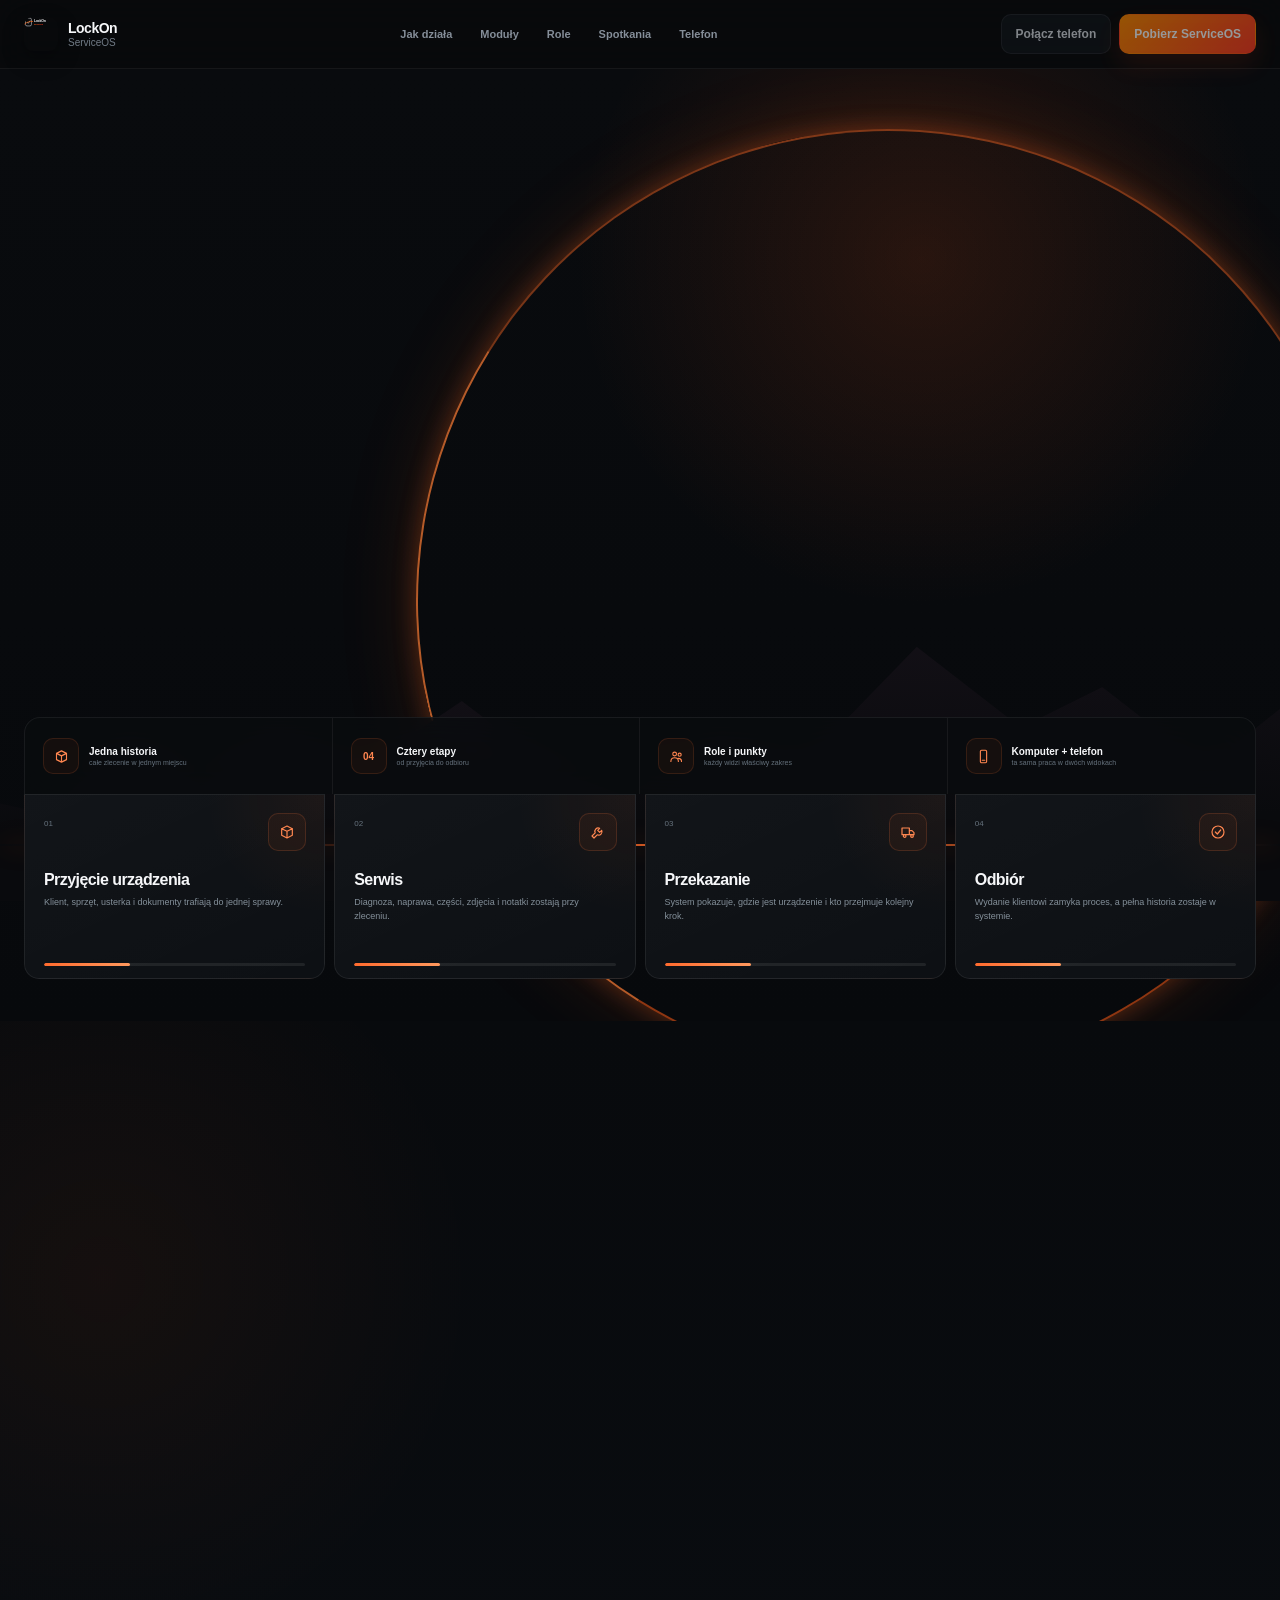
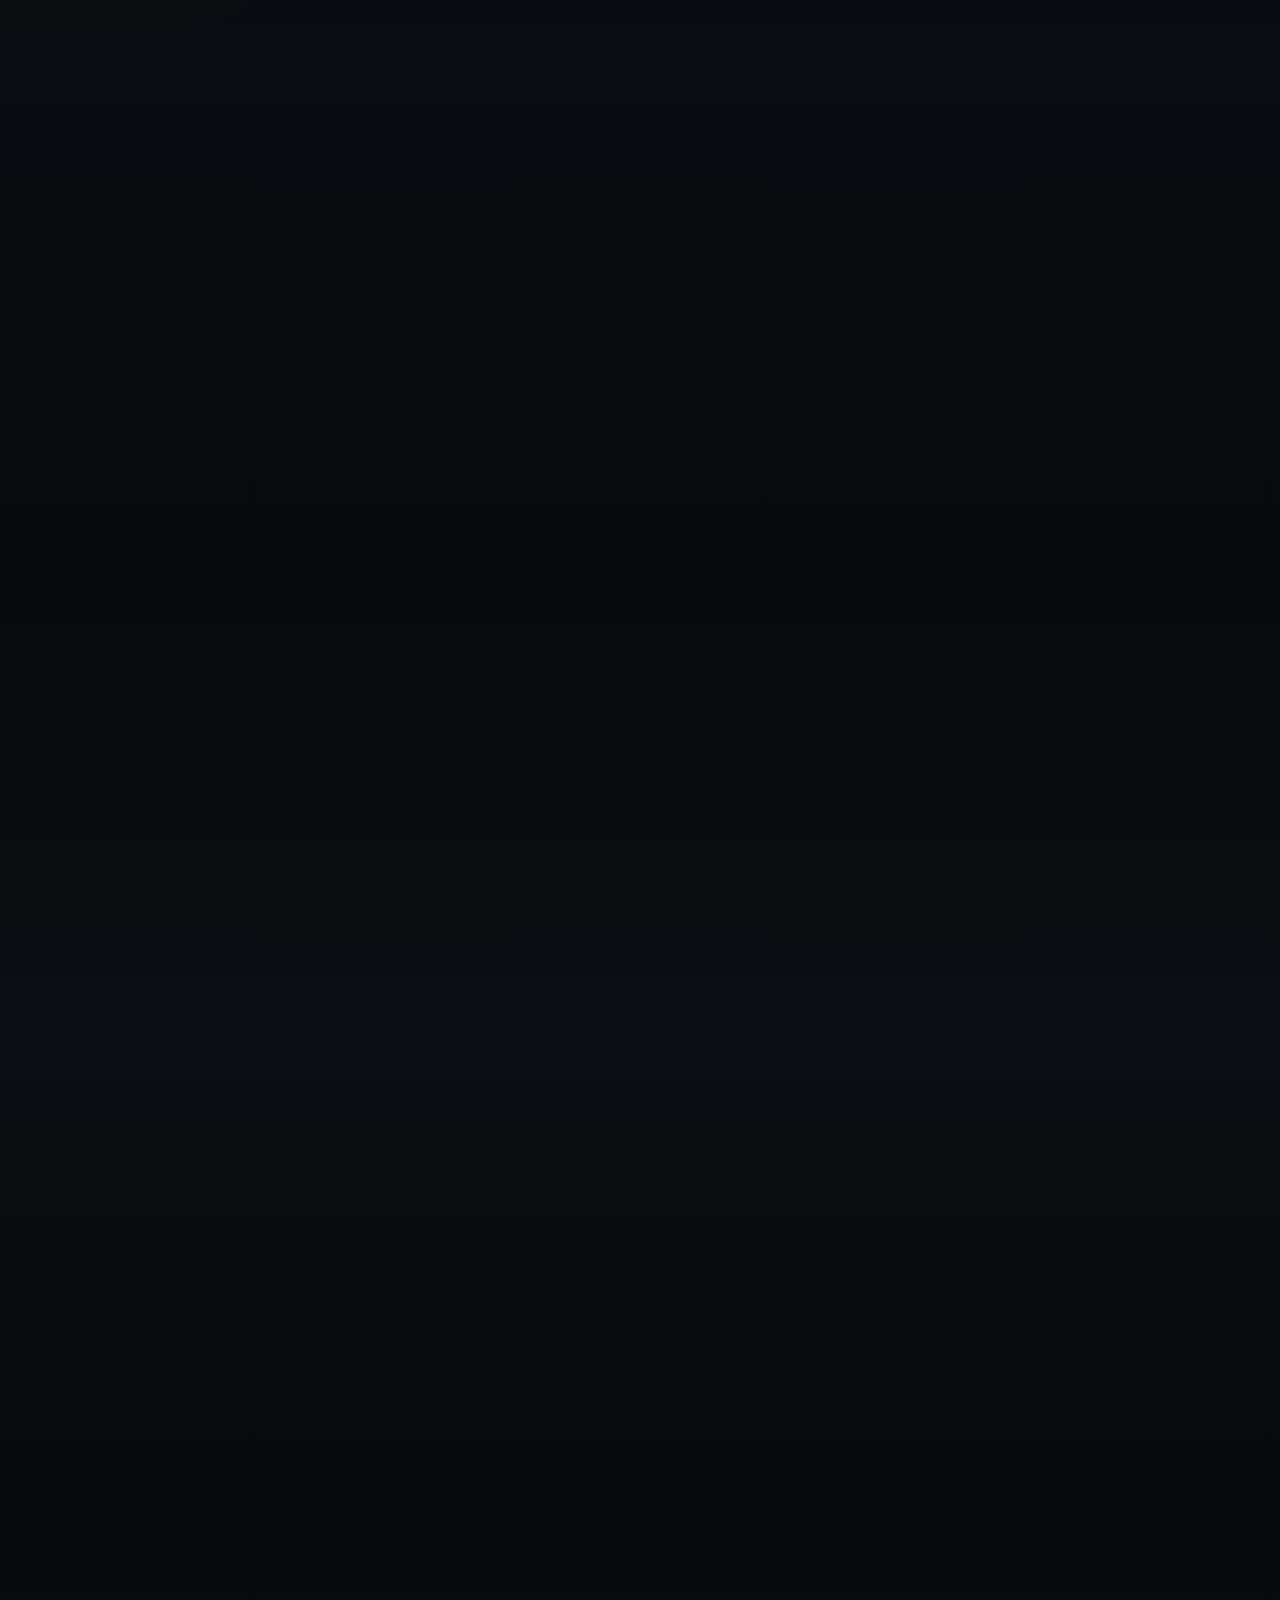
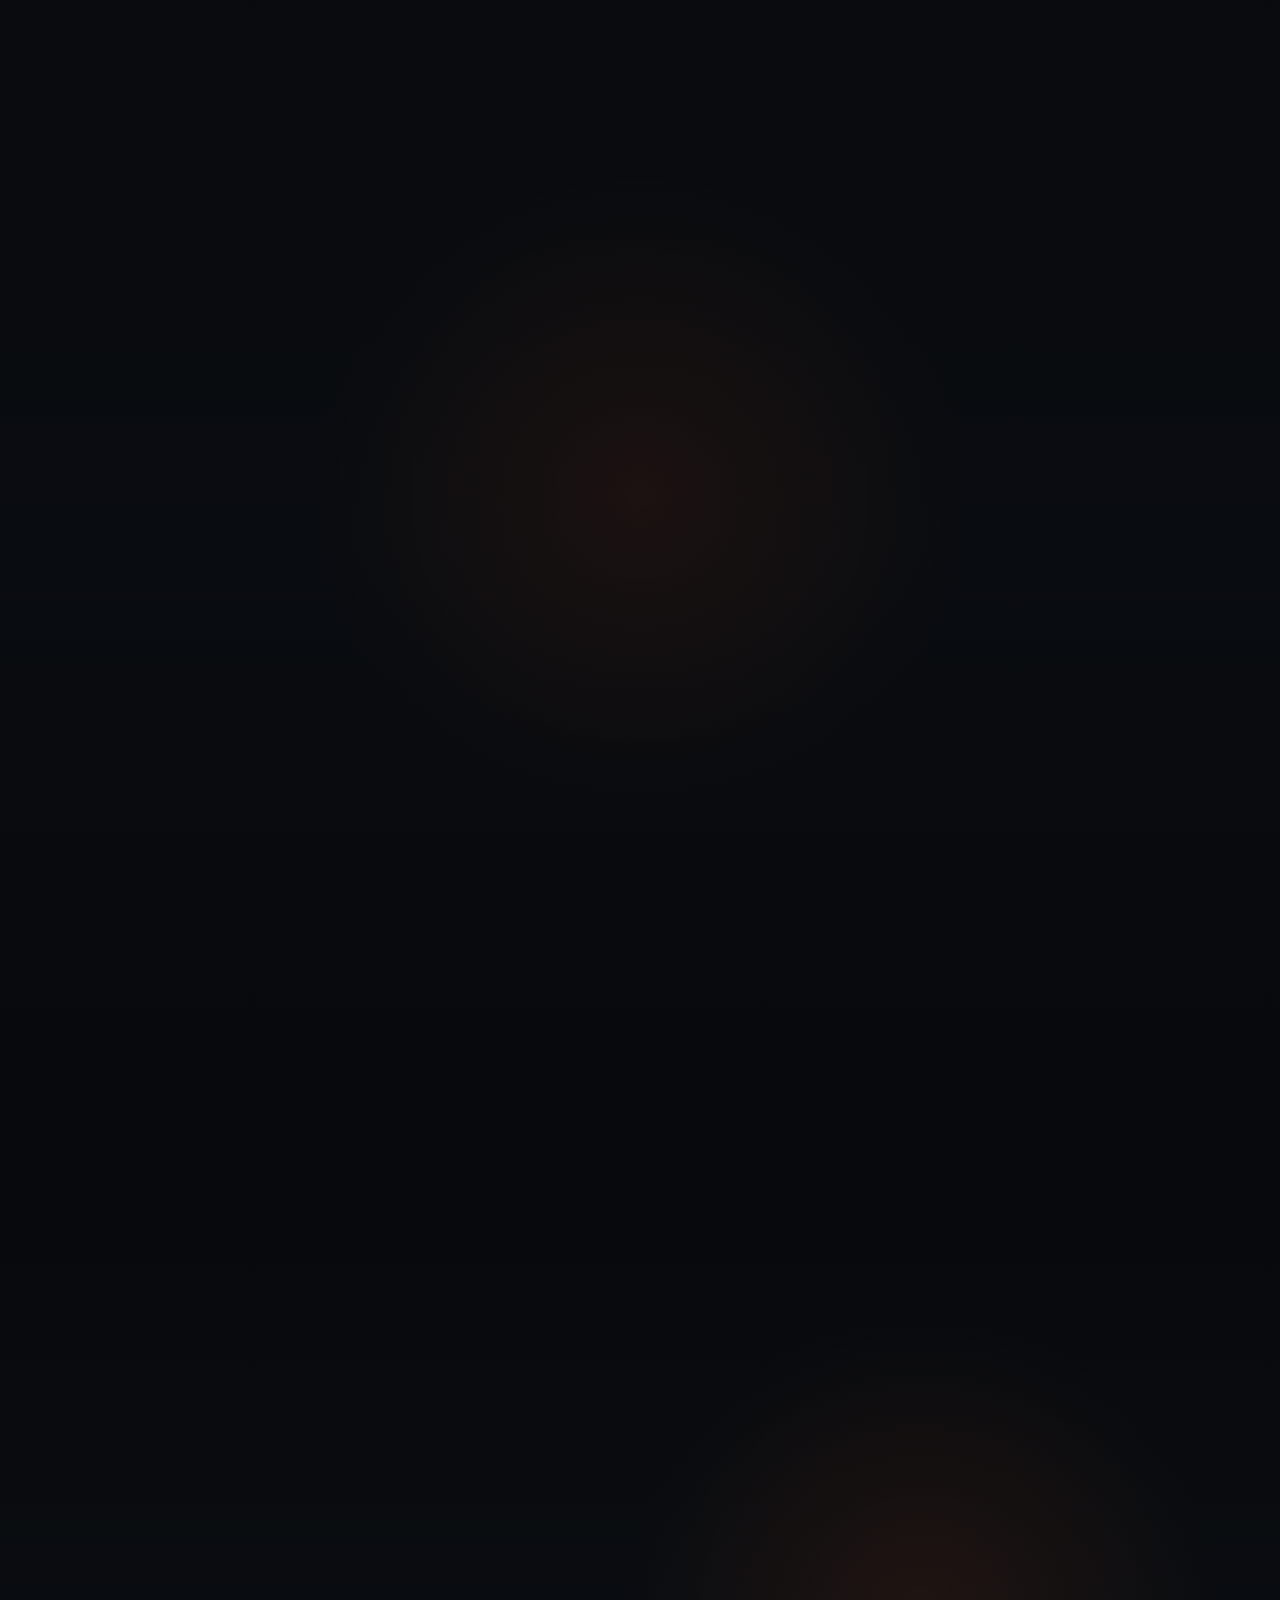
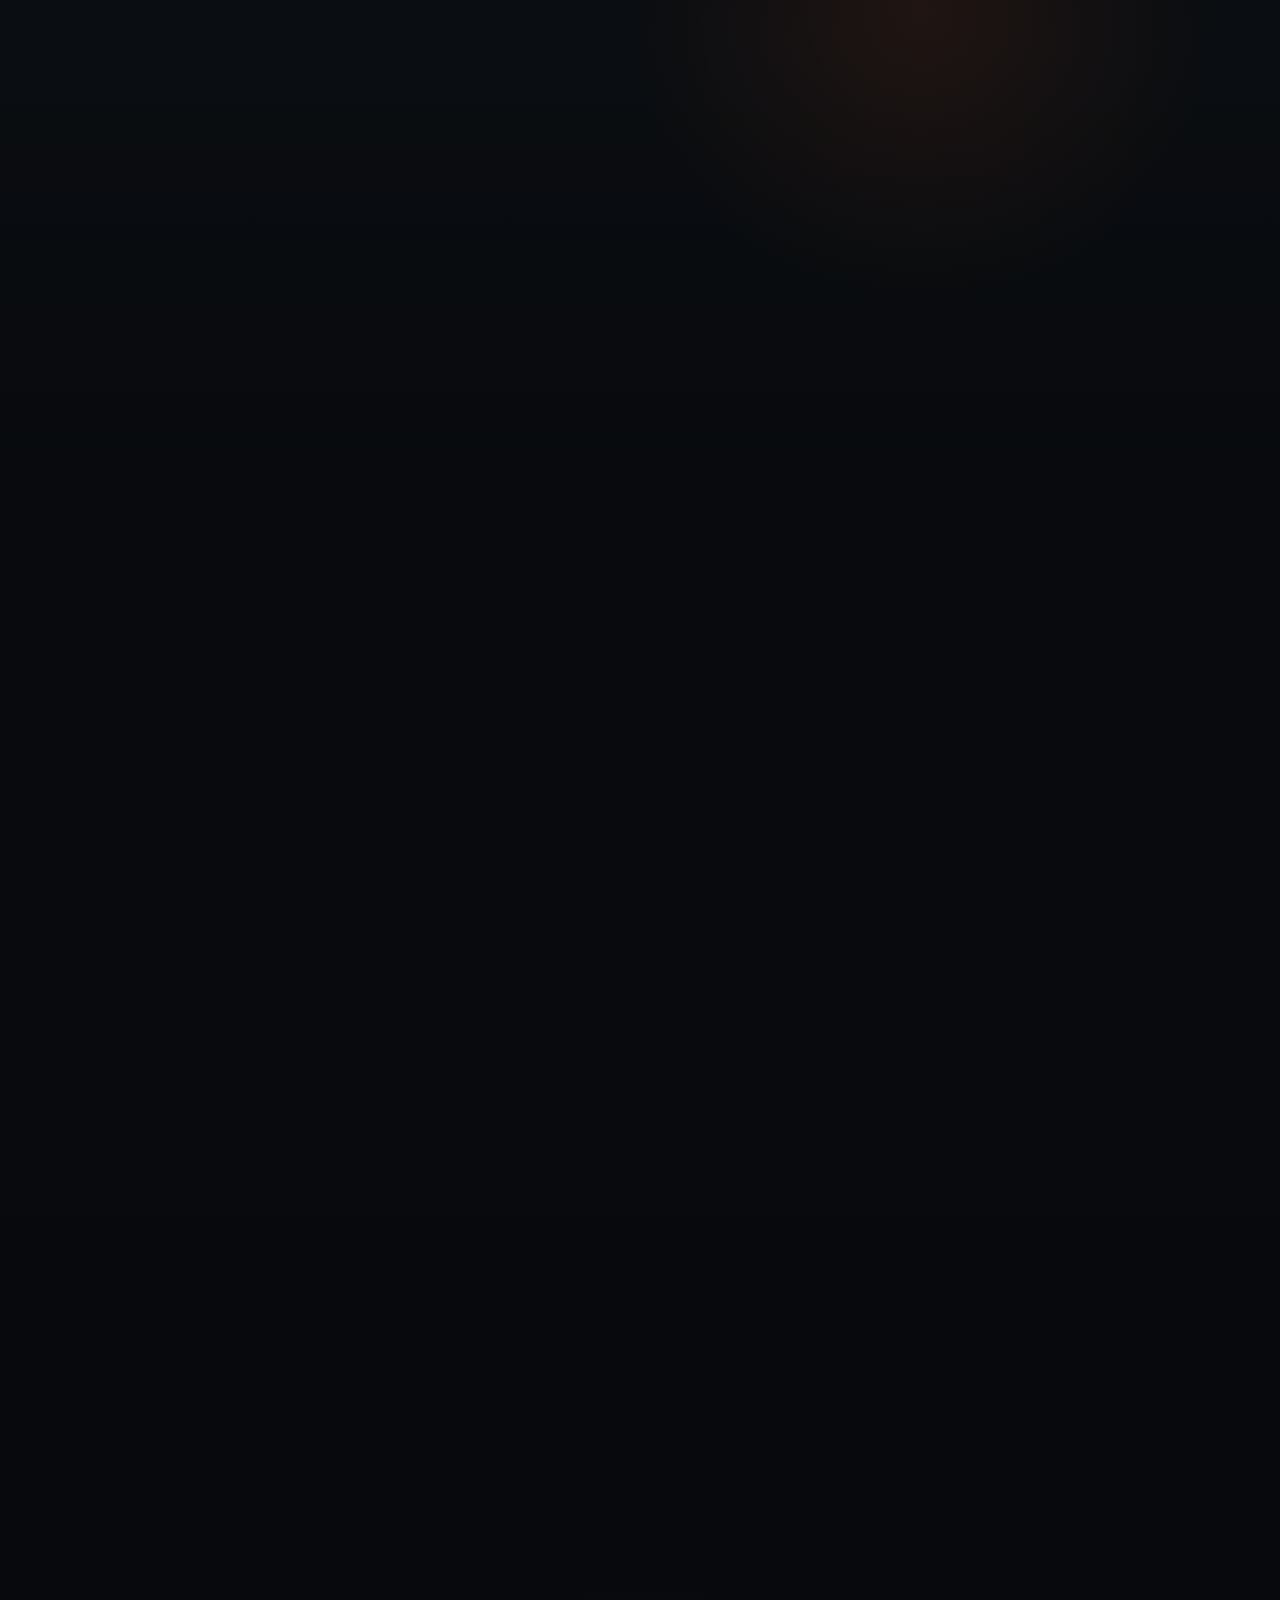
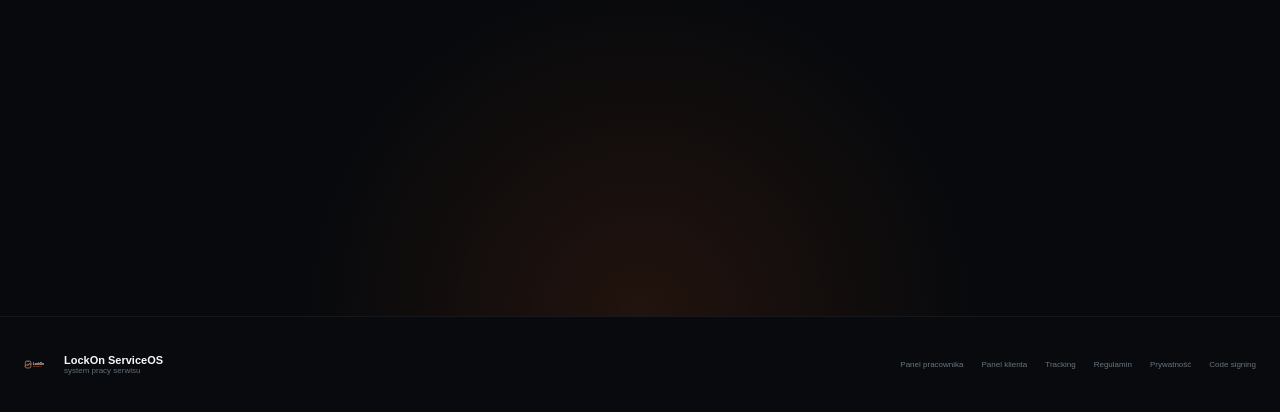
==== commit 39df569c: "fix(site): bind every Modules sidebar button" ====
--- a/index.html
+++ b/index.html
@@ -176,7 +176,7 @@
   <div class="os-branch-pill"><span class="status-dot"></span><span>Wszystkie punkty</span></div>
   <nav class="os-nav-list">
     <button class="os-nav-item " type="button" data-module="start"><svg class="os-icon" aria-hidden="true"><use href="#i-gauge"></use></svg><span>Start</span></button>
-    <button class="os-nav-item " type="button" ><svg class="os-icon" aria-hidden="true"><use href="#i-globe"></use></svg><span>Przeglądarka</span></button>
+    <button class="os-nav-item " type="button" data-module="browser"><svg class="os-icon" aria-hidden="true"><use href="#i-globe"></use></svg><span>Przeglądarka</span></button>
     <button class="os-nav-item active" type="button" data-module="service"><svg class="os-icon" aria-hidden="true"><use href="#i-wrench"></use></svg><span>Serwis</span></button>
     <button class="os-nav-item " type="button" data-module="meetings"><svg class="os-icon" aria-hidden="true"><use href="#i-calendar"></use></svg><span>Spotkania i szkolenia</span></button>
     <button class="os-nav-item " type="button" data-module="finance"><svg class="os-icon" aria-hidden="true"><use href="#i-dollar"></use></svg><span>Rozliczenia</span></button>
@@ -185,8 +185,8 @@
     <button class="os-nav-item " type="button" data-module="tools"><svg class="os-icon" aria-hidden="true"><use href="#i-headphones"></use></svg><span>Wsparcie</span></button>
   </nav>
   <div class="os-sidebar-spacer"></div>
-  <button class="os-nav-item " type="button" ><svg class="os-icon" aria-hidden="true"><use href="#i-headphones"></use></svg><span>Pomoc</span></button>
-  <button class="os-nav-item " type="button" ><svg class="os-icon" aria-hidden="true"><use href="#i-settings"></use></svg><span>Ustawienia</span></button>
+  <button class="os-nav-item " type="button" data-module="help"><svg class="os-icon" aria-hidden="true"><use href="#i-headphones"></use></svg><span>Pomoc</span></button>
+  <button class="os-nav-item " type="button" data-module="settings"><svg class="os-icon" aria-hidden="true"><use href="#i-settings"></use></svg><span>Ustawienia</span></button>
   <div class="os-role-preview"><span>PODGLĄD ROLI</span><strong>Właściciel aplikacji</strong></div>
   <div class="os-account"><span>BM</span><div><strong>Bartłomiej</strong><small>Właściciel</small></div><svg class="os-icon" aria-hidden="true"><use href="#i-log-out"></use></svg></div>
 </aside>
--- a/assets/serviceos-site.css
+++ b/assets/serviceos-site.css
@@ -103,6 +103,23 @@
 .serviceos-demo-toast{position:fixed;z-index:120;right:22px;top:86px;min-width:260px;max-width:min(360px,calc(100vw - 44px));padding:10px 12px;border:1px solid rgba(97,217,154,.11);border-radius:12px;background:rgba(12,17,20,.95);backdrop-filter:blur(16px);box-shadow:0 20px 55px rgba(0,0,0,.36);display:grid;grid-template-columns:auto 1fr;gap:9px;align-items:center;animation:toastIn .2s ease-out}.serviceos-demo-toast[hidden]{display:none}.serviceos-demo-toast>div{display:flex;flex-direction:column}.serviceos-demo-toast strong{font-size:8px}.serviceos-demo-toast small{margin-top:2px;color:#718078;font-size:6px}
 @keyframes toastIn{from{opacity:0;transform:translateY(-8px)}to{opacity:1;transform:none}}
 
+/* Fully interactive Modules shell */
+.module-start-page,.module-browser-page,.support-demo-page,.help-demo-page,.settings-demo-page{height:100%;padding:26px;overflow:auto}
+.module-start-hero{position:relative;min-height:185px;padding:17px;border:1px solid var(--line);border-radius:13px;background:radial-gradient(circle at 92% 8%,rgba(255,111,43,.12),transparent 27%),linear-gradient(132deg,#10161d,#0d1218 49%,#111318);display:grid;grid-template-columns:minmax(0,1.2fr) minmax(150px,.58fr) minmax(130px,.48fr);gap:14px;align-items:center;overflow:hidden}
+.module-start-hero>div:first-child>span{display:flex;align-items:center;gap:6px;font-size:6px;font-weight:850;letter-spacing:.08em}.module-start-hero h2{margin:10px 0 5px;font-size:23px;letter-spacing:-.055em}.module-start-hero h2 em{font-style:normal;color:#ff7d4a}.module-start-hero p{margin:0;color:#7d8994;font-size:6.5px}.module-start-hero>div:first-child>div{display:flex;gap:5px;margin-top:11px}.module-start-hero>div:first-child button{min-height:29px;padding:0 8px;border-radius:7px;background:#15181e;color:#d8dde3;font-size:6px;font-weight:760;cursor:pointer}.module-start-hero>div:first-child button:first-child{background:linear-gradient(135deg,#ff8a00,#ff3b22);color:#fff}.module-start-clock{min-height:116px;padding-left:14px;border-left:1px solid var(--line);display:flex;flex-direction:column;justify-content:center}.module-start-clock small{color:#9ba6b0;font-size:6px}.module-start-clock strong{margin:6px 0 7px;font-size:34px;letter-spacing:-.07em}.module-start-clock span{font-size:6px;font-weight:700}.module-start-hero>aside{min-height:112px;padding:10px;border:1px solid var(--line);border-radius:11px;background:rgba(13,18,24,.68);display:flex;flex-direction:column}.module-start-hero>aside span{color:#8b96a1;font-size:5.5px;font-weight:850;letter-spacing:.07em}.module-start-hero>aside strong{margin-top:5px;font-size:7px}.module-start-hero>aside b{margin-top:auto;font-size:22px}.module-start-hero>aside small{color:#87939e;font-size:6px}
+.module-start-meeting{min-height:92px;margin-top:8px;padding:12px;border:1px solid var(--line);border-radius:11px;background:linear-gradient(135deg,rgba(255,255,255,.026),rgba(255,122,69,.025));display:flex;align-items:center;justify-content:space-between;gap:12px}.module-start-meeting>div{display:flex;flex-direction:column}.module-start-meeting span{color:#ff956f;font-size:5.5px;font-weight:900;letter-spacing:.1em}.module-start-meeting strong{margin-top:4px;font-size:10px}.module-start-meeting small{margin-top:2px;color:#697681;font-size:5.5px}.module-start-meeting button{min-height:32px;padding:0 9px;border:1px solid rgba(255,120,56,.13);border-radius:8px;background:rgba(255,112,49,.055);color:#ff9b73;font-size:6px;font-weight:800;cursor:pointer}
+.module-start-shortcuts{display:grid;grid-template-columns:repeat(3,1fr);gap:6px;margin-top:8px}.module-start-shortcuts button{min-height:70px;padding:9px;border:1px solid var(--line);border-radius:9px;background:#10161d;display:grid;grid-template-columns:30px 1fr;gap:8px;align-items:center;color:#d5dbe0;text-align:left;cursor:pointer}.module-start-shortcuts button>b{width:30px;height:30px;border-radius:8px;display:grid;place-items:center;background:rgba(255,120,54,.07);color:#ff8148}.module-start-shortcuts .os-icon{width:13px}.module-start-shortcuts button>span{display:flex;flex-direction:column}.module-start-shortcuts strong{font-size:6.5px}.module-start-shortcuts small{margin-top:2px;color:#66737e;font-size:5px}
+
+.module-browser-page>header,.support-demo-page>header,.help-demo-page>header,.settings-demo-page>header{display:flex;justify-content:space-between;gap:14px;align-items:flex-start;padding-bottom:13px;border-bottom:1px solid var(--line)}.module-browser-page>header>div,.support-demo-page>header>div{display:flex;flex-direction:column}.module-browser-page>header span,.support-demo-page>header>div>span,.help-demo-page>header>span,.settings-demo-page>header>span{color:#ff8751;font-size:6px;font-weight:900;letter-spacing:.1em}.module-browser-page>header h2,.support-demo-page h2,.help-demo-page h2,.settings-demo-page h2{margin:5px 0;font-size:24px;letter-spacing:-.05em}.module-browser-page>header>b{padding:5px 7px;border:1px solid rgba(97,217,154,.09);border-radius:99px;background:rgba(97,217,154,.025);color:#79cfa0;font-size:5.5px}.module-browser-toolbar{display:grid;grid-template-columns:34px 34px 34px 1fr 34px;gap:5px;margin-top:11px}.module-browser-toolbar button,.module-browser-toolbar label{height:34px;border:1px solid var(--line);border-radius:8px;background:#101419;display:flex;align-items:center;justify-content:center;color:#7e8993;font-size:7px}.module-browser-toolbar label{padding:0 9px;gap:6px;justify-content:flex-start}.module-browser-toolbar label strong{font-size:6.5px;color:#aeb6be}.module-browser-canvas{min-height:330px;margin-top:8px;border:1px solid var(--line);border-radius:11px;background:radial-gradient(circle at 50% 14%,rgba(255,105,36,.07),transparent 36%),#0e1216;display:flex;align-items:center;justify-content:center;flex-direction:column;text-align:center}.browser-canvas-logo{display:flex;align-items:center;gap:8px}.browser-canvas-logo img{width:34px;height:34px;border-radius:9px}.browser-canvas-logo span{color:#ff8751;font-size:6px;font-weight:900;letter-spacing:.1em}.module-browser-canvas h3{margin:13px 0 5px;font-size:17px}.module-browser-canvas p{max-width:360px;margin:0;color:#73808a;font-size:7px;line-height:1.55}.module-browser-canvas>div:last-child{display:flex;gap:6px;margin-top:15px}.module-browser-canvas button{min-height:34px;padding:0 9px;border:1px solid var(--line);border-radius:8px;background:#15191f;color:#aeb6be;font-size:6px;font-weight:780;cursor:pointer}.module-browser-canvas button:first-child{border-color:rgba(255,120,56,.14);background:rgba(255,112,49,.055);color:#ff9b73}
+
+.support-demo-page>header>div>p,.help-demo-page>header>p,.settings-demo-page>header>p{margin:0;color:#7a8690;font-size:7px}.support-demo-page>header>button{min-height:34px;padding:0 9px;border:1px solid var(--line);border-radius:8px;background:#15191f;color:#aeb6be;font-size:6px;font-weight:750;cursor:pointer}
+.support-demo-stats{display:grid;grid-template-columns:repeat(3,1fr);gap:6px;margin-top:9px}.support-demo-stats article{min-height:62px;padding:8px;border:1px solid var(--line);border-radius:9px;background:#101419;display:grid;grid-template-columns:30px 1fr;gap:8px;align-items:center}.support-demo-stats article>b{font-size:16px;color:#ff8751}.support-demo-stats article>span{display:flex;flex-direction:column}.support-demo-stats strong{font-size:6.5px}.support-demo-stats small{margin-top:2px;color:#68747f;font-size:5px}
+.support-demo-workspace{display:grid;grid-template-columns:210px 1fr;gap:7px;margin-top:7px}.support-demo-workspace>aside,.support-demo-workspace>section{min-height:330px;padding:9px;border:1px solid var(--line);border-radius:10px;background:#0f1318}.support-demo-workspace>aside>header,.support-demo-workspace>section>header{display:flex;justify-content:space-between;align-items:center;padding-bottom:8px;border-bottom:1px solid var(--line)}.support-demo-workspace>aside>header{flex-direction:column;align-items:flex-start}.support-demo-workspace header span{color:#697580;font-size:5px;font-weight:850}.support-demo-workspace header strong{margin-top:2px;font-size:8px}.support-demo-workspace>aside>button{width:100%;min-height:54px;margin-top:5px;padding:7px;border:1px solid transparent;border-radius:8px;background:transparent;display:grid;grid-template-columns:28px 1fr auto;gap:7px;align-items:center;color:#8d98a2;text-align:left;cursor:pointer}.support-demo-workspace>aside>button:hover,.support-demo-workspace>aside>button.active{border-color:rgba(255,119,55,.1);background:rgba(255,112,49,.04)}.support-demo-workspace>aside>button>b{width:28px;height:28px;border-radius:8px;display:grid;place-items:center;background:#1b2027;font-size:6px}.support-demo-workspace>aside>button>span{display:flex;flex-direction:column}.support-demo-workspace>aside>button strong{font-size:6.5px}.support-demo-workspace>aside>button small{margin-top:2px;color:#64717c;font-size:5px}.support-demo-workspace>aside>button em{font-style:normal;color:#ff956a;font-size:5px;font-weight:850}.support-demo-workspace>aside>button em.ok{color:#76d9a2}.support-demo-workspace>aside>p{margin:9px 0 0;padding:8px;border:1px solid rgba(97,217,154,.07);border-radius:8px;background:rgba(97,217,154,.02);display:flex;gap:6px;color:#6d7c73;font-size:5px;line-height:1.5}.support-demo-workspace>aside>p .os-icon{width:12px;flex:0 0 auto}
+.support-demo-workspace>section>header>div{display:flex;flex-direction:column}.support-demo-workspace>section>header>b{padding:4px 6px;border-radius:99px;background:rgba(255,112,49,.06);color:#ff956a;font-size:5px}.support-demo-thread{display:grid;gap:7px;margin-top:9px}.support-demo-thread article{position:relative;padding:8px;border:1px solid rgba(255,255,255,.045);border-radius:9px;background:#131820}.support-demo-thread article.bot{margin-left:18px;background:rgba(255,112,49,.045)}.support-demo-thread article b{font-size:6px}.support-demo-thread article p{margin:3px 0 0;color:#98a2ac;font-size:6px;line-height:1.5}.support-demo-thread article small{position:absolute;right:7px;top:7px;color:#59646f;font-size:5px}.support-demo-actions{display:flex;flex-wrap:wrap;gap:5px;margin-top:10px}.support-demo-actions button{min-height:31px;padding:0 8px;border:1px solid var(--line);border-radius:7px;background:#15191f;color:#aeb7bf;font-size:5.5px;font-weight:800;cursor:pointer}.support-demo-actions button:first-child{border-color:rgba(255,112,49,.15);background:rgba(255,112,49,.055);color:#ff956a}
+
+.help-demo-layout{display:grid;grid-template-columns:1fr 220px;gap:8px;margin-top:12px}.help-demo-layout>section,.help-demo-layout>aside{min-height:355px;padding:11px;border:1px solid var(--line);border-radius:10px;background:#0f1318}.help-demo-layout>section article{padding:9px;border:1px solid rgba(255,255,255,.045);border-radius:9px;background:#131820}.help-demo-layout>section article+article{margin-top:7px}.help-demo-layout>section article.mine{margin-left:25px;background:rgba(255,112,49,.05)}.help-demo-layout article b{font-size:6.5px}.help-demo-layout article p{margin:4px 0 0;color:#97a1ab;font-size:6px;line-height:1.5}.help-demo-layout>section>div{min-height:39px;margin-top:9px;padding:0 7px;border:1px solid var(--line);border-radius:8px;display:flex;align-items:center;justify-content:space-between;color:#5d6873;font-size:6px}.help-demo-layout>section>div button{width:28px;height:28px;border-radius:7px;background:rgba(255,112,49,.07);color:#ff956a;cursor:pointer}.help-demo-layout>aside{display:flex;align-items:center;justify-content:center;flex-direction:column;text-align:center}.help-demo-layout>aside>b{width:45px;height:45px;border-radius:13px;display:grid;place-items:center;background:rgba(255,112,49,.07);color:#ff8751}.help-demo-layout>aside .os-icon{width:18px}.help-demo-layout>aside strong{margin-top:11px;font-size:9px}.help-demo-layout>aside small{margin-top:5px;color:#707c86;font-size:6px;line-height:1.5}.help-demo-layout>aside button{min-height:33px;margin-top:14px;padding:0 9px;border-radius:8px;background:linear-gradient(135deg,#ff8a00,#ff3b22);color:white;font-size:6px;font-weight:800;cursor:pointer}
+
+.settings-demo-grid{display:grid;grid-template-columns:repeat(3,1fr);gap:7px;margin-top:12px}.settings-demo-grid>*{min-height:125px;padding:12px;border:1px solid var(--line);border-radius:10px;background:#101419;display:flex;flex-direction:column;text-align:left;color:#d7dce2}.settings-demo-grid button{cursor:pointer;position:relative}.settings-demo-grid button.active{border-color:rgba(255,118,54,.16);background:linear-gradient(145deg,rgba(255,112,49,.06),#101419)}.settings-demo-grid span{color:#68747f;font-size:5.5px}.settings-demo-grid strong{margin-top:auto;font-size:12px}.settings-demo-grid small{margin-top:4px;color:#697681;font-size:6px}.settings-demo-grid button i{position:absolute;right:10px;top:10px;width:10px;height:10px;border-radius:50%;background:#171c22}.settings-demo-grid button.active i{background:#ff7b44;box-shadow:0 0 0 4px rgba(255,112,49,.07)}
 /* Flow */
 .flow-wrap{position:relative;z-index:3;margin-top:30px}.flow-metrics{display:grid;grid-template-columns:repeat(4,1fr);border:1px solid rgba(255,255,255,.065);border-bottom:0;border-radius:16px 16px 0 0;overflow:hidden;background:rgba(9,12,15,.78);backdrop-filter:blur(16px)}.flow-metrics article{min-height:76px;padding:13px 18px;border-right:1px solid rgba(255,255,255,.06);display:grid;grid-template-columns:36px 1fr;gap:10px;align-items:center}.flow-metrics article:last-child{border-right:0}.flow-metrics article>b{width:36px;height:36px;border:1px solid rgba(255,121,59,.14);border-radius:10px;display:grid;place-items:center;background:rgba(255,101,34,.05);color:#ff8650;font-size:10px}.flow-metrics .os-icon{width:15px;height:15px}.flow-metrics article>span{display:flex;flex-direction:column}.flow-metrics strong{font-size:10px}.flow-metrics small{margin-top:2px;color:#65717c;font-size:7px}
 .flow-cards{display:grid;grid-template-columns:repeat(4,1fr);gap:9px}.flow-cards article{position:relative;min-height:185px;padding:18px 19px 24px;border:1px solid rgba(255,255,255,.08);border-radius:0 0 15px 15px;background:radial-gradient(circle at 100% 0,rgba(255,106,38,.06),transparent 34%),linear-gradient(155deg,rgba(255,255,255,.024),rgba(255,255,255,.004)),#0c0f13;transition:.22s ease}.flow-cards article:hover{transform:translateY(-5px);border-color:rgba(255,121,58,.2);box-shadow:0 24px 50px rgba(0,0,0,.18)}.flow-cards article>span{color:#66727d;font-size:8px}.flow-cards article>b{position:absolute;right:18px;top:18px;width:38px;height:38px;border:1px solid rgba(255,121,60,.17);border-radius:10px;display:grid;place-items:center;background:rgba(255,105,35,.055);color:#ff8751}.flow-cards .os-icon{width:16px;height:16px}.flow-cards h2{margin:42px 0 7px;font-size:16px;letter-spacing:-.035em}.flow-cards p{margin:0;color:#84909a;font-size:9px;line-height:1.55}.flow-cards article>i{position:absolute;left:19px;right:19px;bottom:12px;height:3px;border-radius:99px;background:rgba(255,255,255,.08);overflow:hidden}.flow-cards article>i::after{content:"";display:block;width:33%;height:100%;border-radius:inherit;background:linear-gradient(90deg,#ff6b2e,#ff995e);animation:flow 5.5s ease-in-out infinite}.flow-cards article:nth-child(2)>i::after{animation-delay:-1.4s}.flow-cards article:nth-child(3)>i::after{animation-delay:-2.8s}.flow-cards article:nth-child(4)>i::after{animation-delay:-4.2s}
@@ -387,4 +404,27 @@
   .live-dock-badge{display:none}
   .live-dock-summary{grid-template-columns:1fr auto}
 }
+@media(max-width:900px){
+  .module-start-page,.module-browser-page,.support-demo-page,.help-demo-page,.settings-demo-page{padding:18px}
+  .module-start-hero{grid-template-columns:1fr 1fr}.module-start-hero>aside{display:none}
+  .support-demo-workspace{grid-template-columns:180px 1fr}
+  .help-demo-layout{grid-template-columns:1fr}
+  .help-demo-layout>aside{min-height:180px}
+}
+@media(max-width:700px){
+  .module-start-page,.module-browser-page,.support-demo-page,.help-demo-page,.settings-demo-page{padding:12px 12px 112px}
+  .module-start-hero{grid-template-columns:1fr}.module-start-clock{display:none}
+  .module-start-hero button,.module-start-meeting button,.module-start-shortcuts button,.module-browser-toolbar button,.module-browser-canvas button,.support-demo-page>header>button,.support-demo-workspace>aside>button,.support-demo-actions button,.help-demo-layout button,.settings-demo-grid button{min-width:44px;min-height:44px}
+  .module-start-shortcuts{grid-template-columns:1fr}
+  .module-browser-page>header,.support-demo-page>header{flex-direction:column}
+  .module-browser-toolbar{grid-template-columns:44px 44px 1fr 44px}.module-browser-toolbar button:nth-child(2){display:none}
+  .support-demo-stats{grid-template-columns:1fr 1fr}.support-demo-stats article:last-child{grid-column:1/-1}
+  .support-demo-workspace{grid-template-columns:1fr}.support-demo-workspace>aside{min-height:auto}
+  .help-demo-layout>section,.help-demo-layout>aside{min-height:auto}
+  .settings-demo-grid{grid-template-columns:1fr 1fr}
+}
+@media(max-width:430px){
+  .support-demo-stats,.settings-demo-grid{grid-template-columns:1fr}.support-demo-stats article:last-child{grid-column:auto}
+  .module-browser-toolbar{grid-template-columns:44px 1fr 44px}.module-browser-toolbar button:nth-child(3){display:none}
+}
 @media(prefers-reduced-motion:reduce){html{scroll-behavior:auto}*,*::before,*::after{animation:none!important;transition:none!important}.reveal{opacity:1!important;transform:none!important}.hero-os-window,.hero-phone-mini{transform:none!important}}
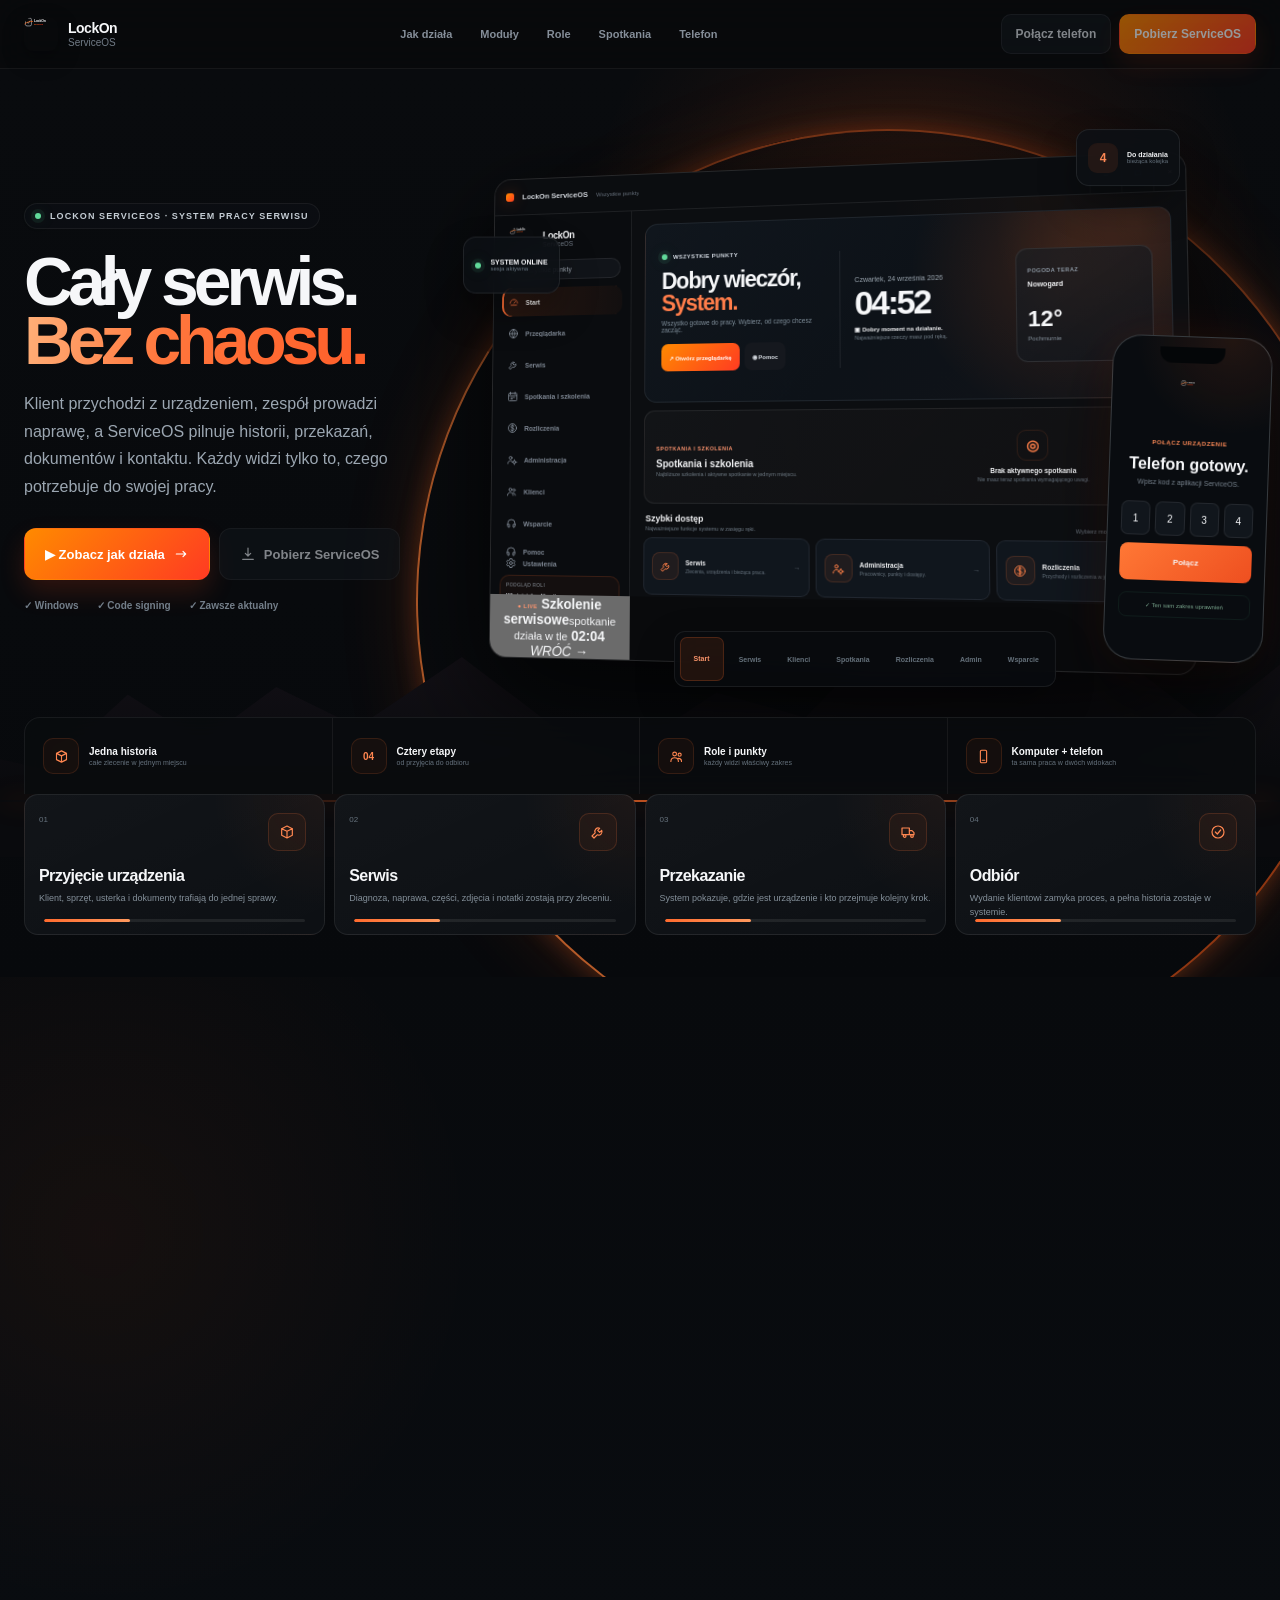
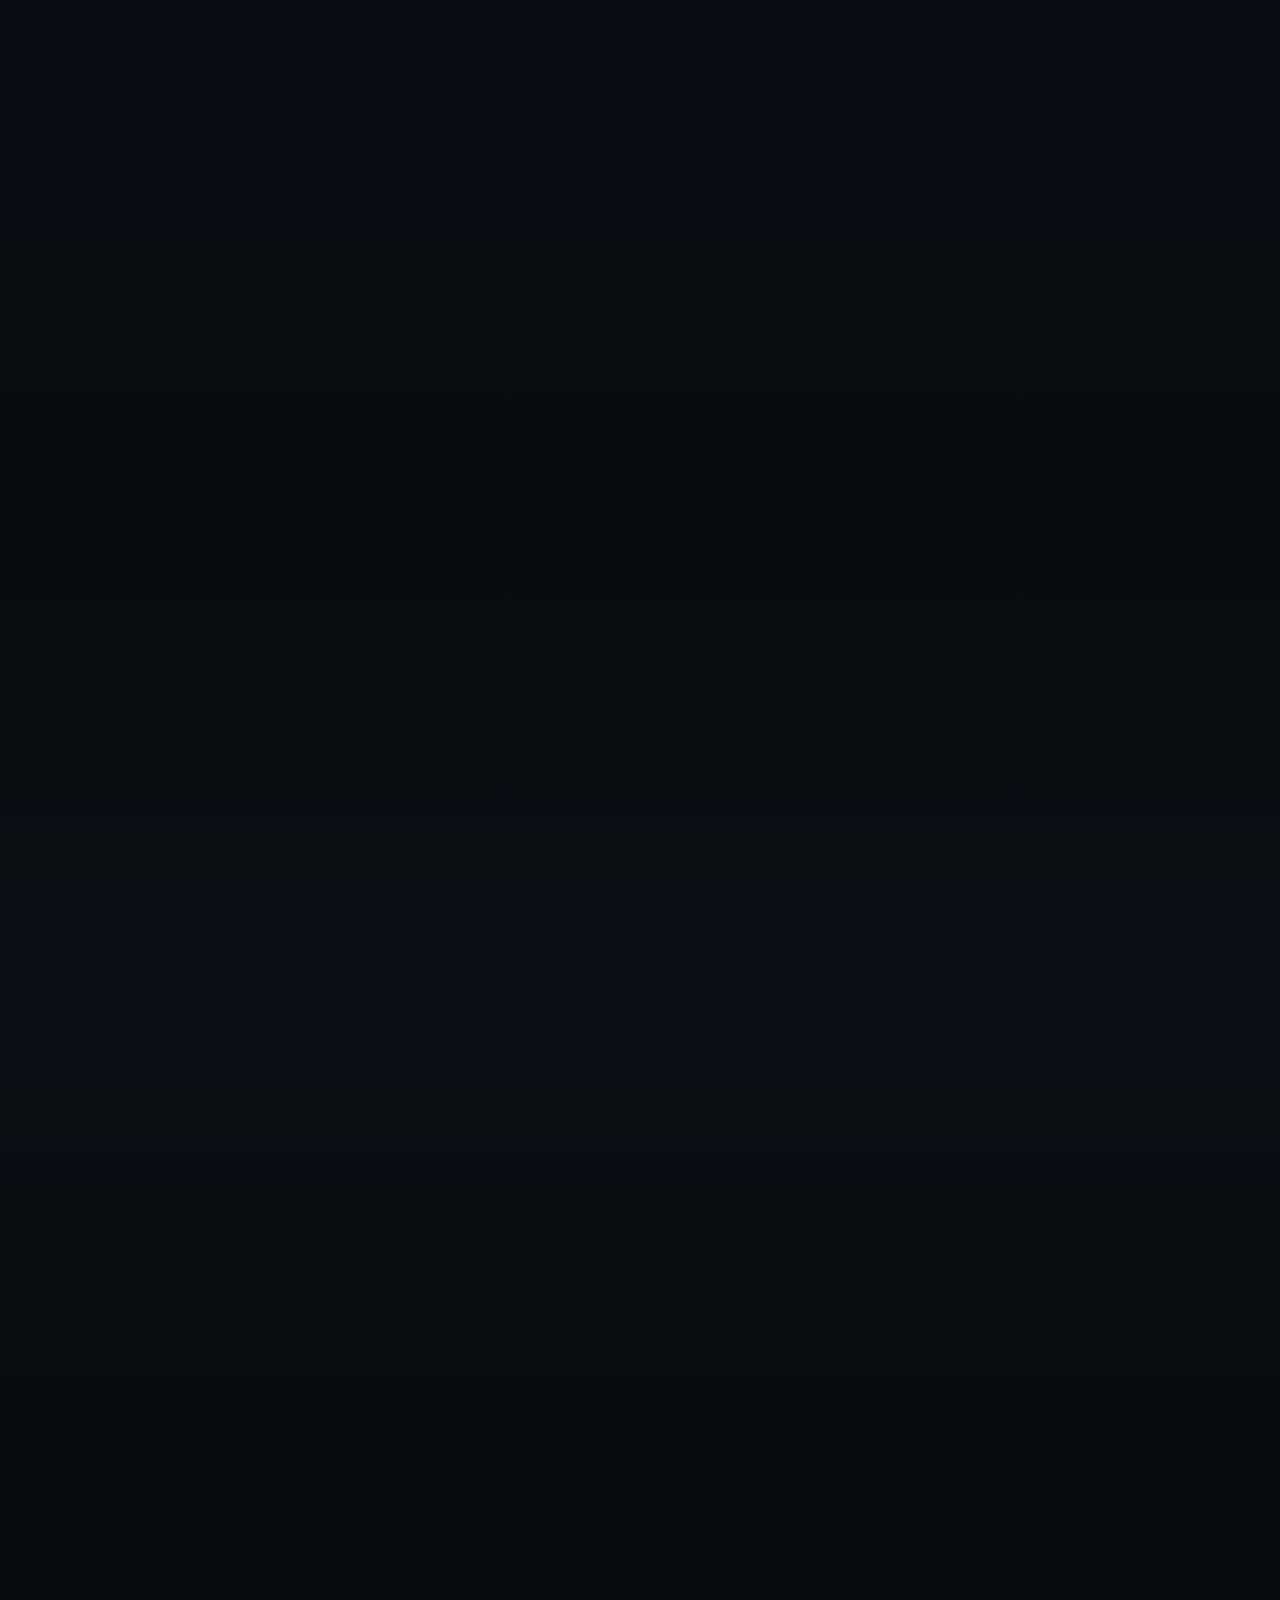
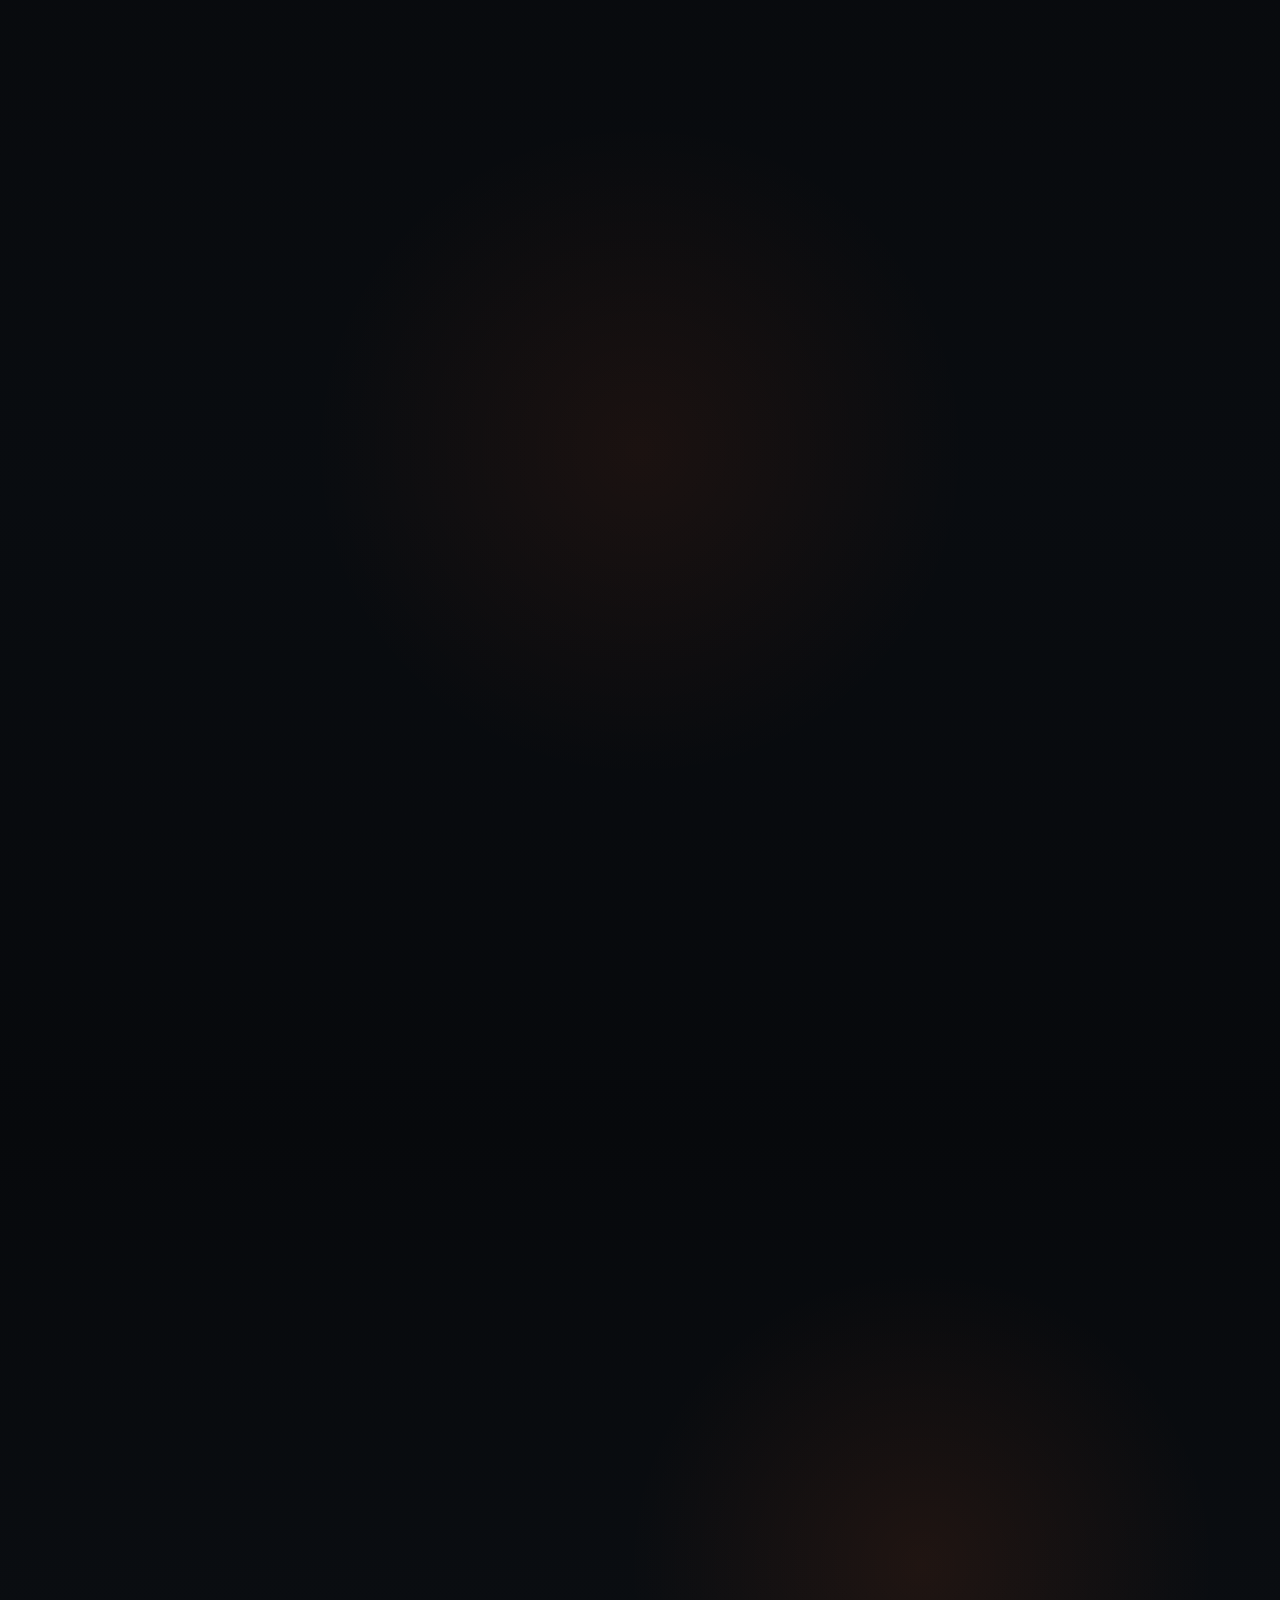
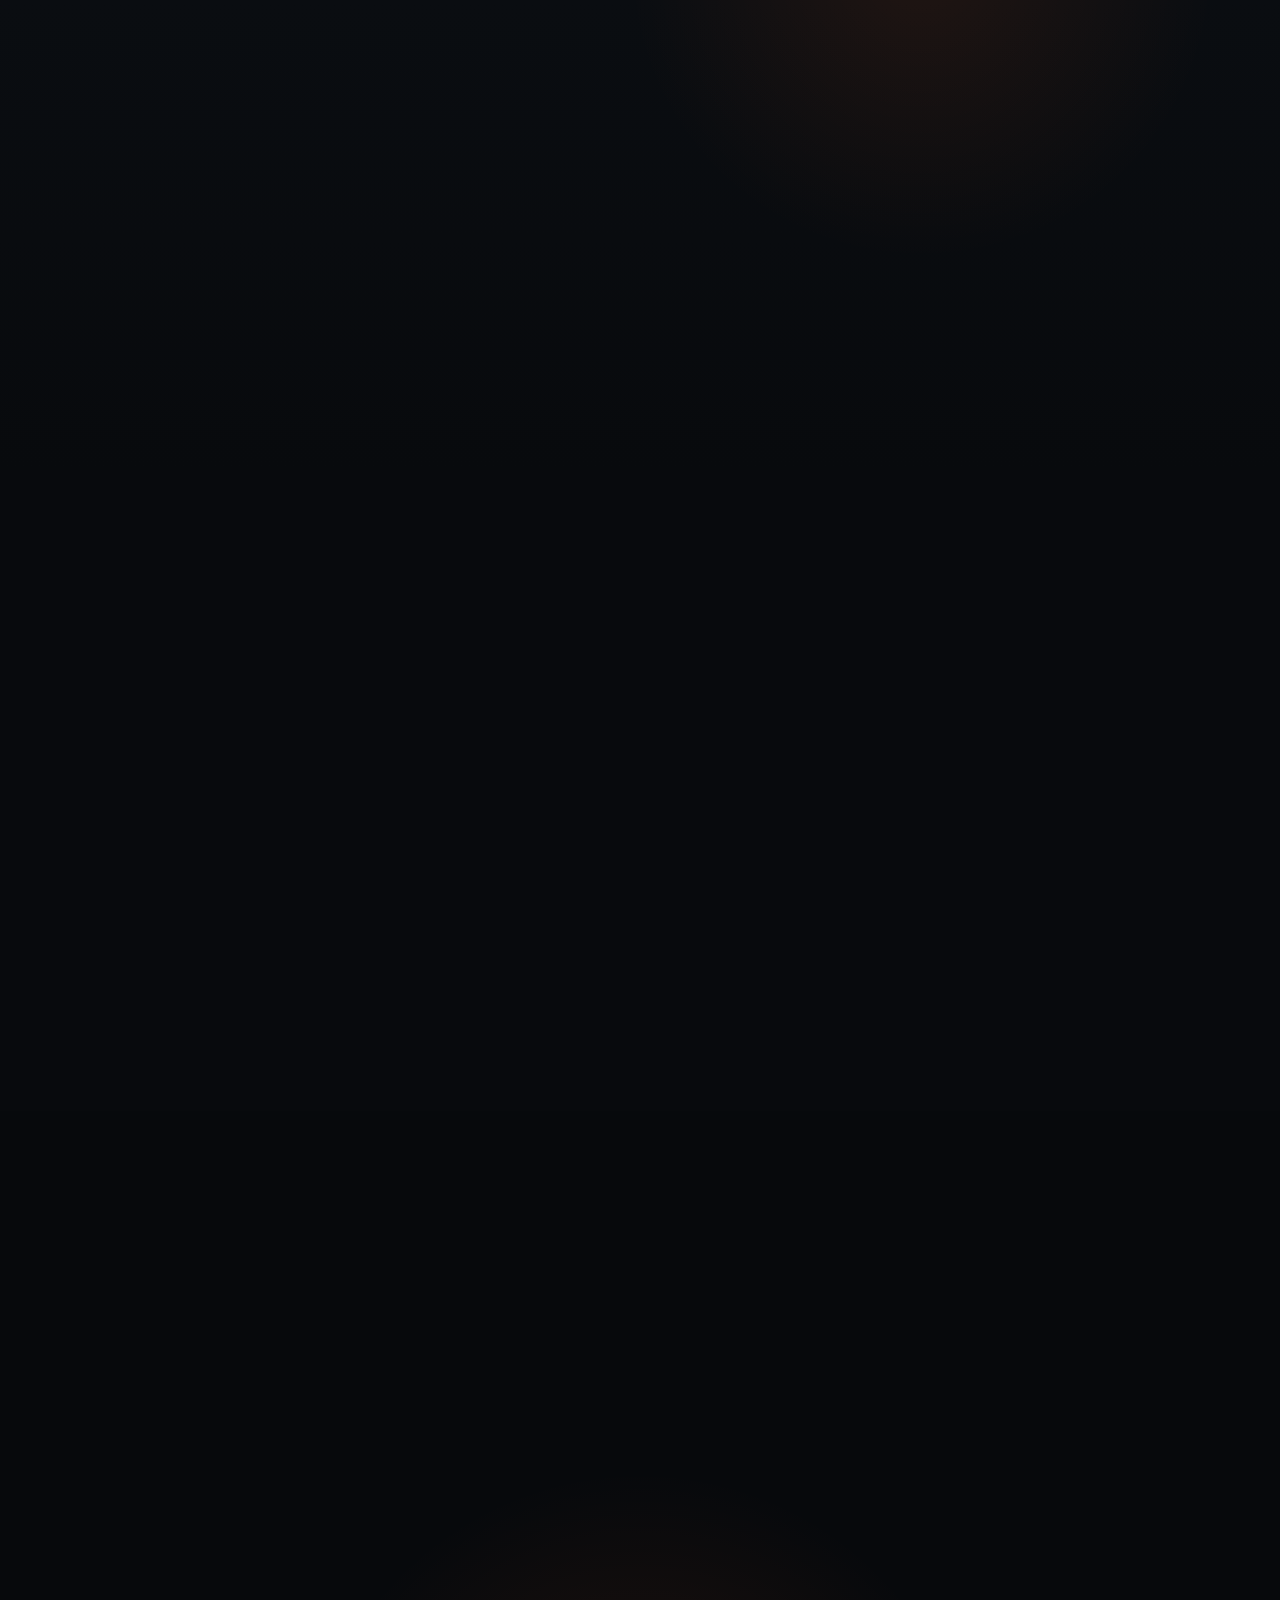
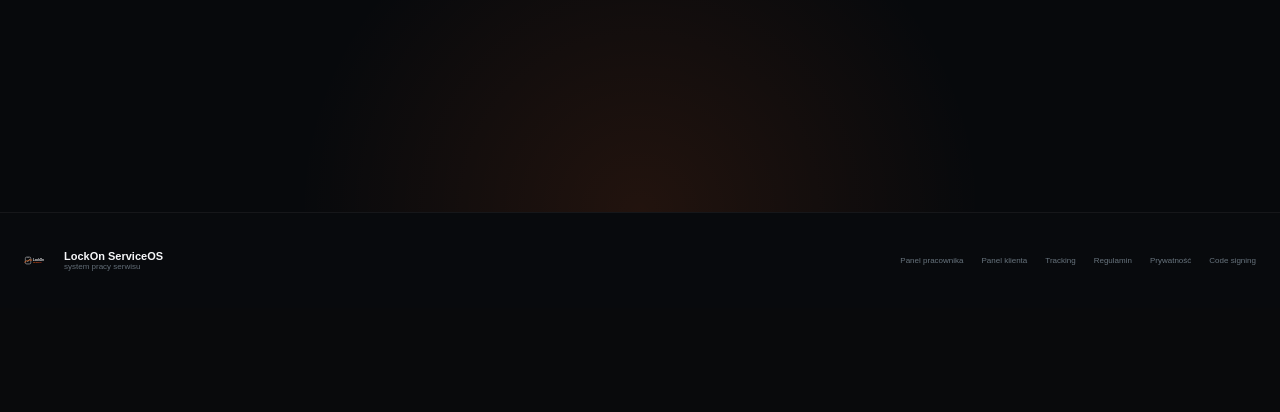
==== commit b3a0ae91: "feat(site): turn hero and modules into a full ServiceOS demo" ====
--- a/index.html
+++ b/index.html
@@ -87,17 +87,17 @@
   <div class="os-branch-pill"><span class="status-dot"></span><span>Wszystkie punkty</span></div>
   <nav class="os-nav-list">
     <button class="os-nav-item active" type="button" data-preview="start"><svg class="os-icon" aria-hidden="true"><use href="#i-gauge"></use></svg><span>Start</span></button>
-    <button class="os-nav-item " type="button" data-module="browser"><svg class="os-icon" aria-hidden="true"><use href="#i-globe"></use></svg><span>Przeglądarka</span></button>
+    <button class="os-nav-item " type="button" data-preview="browser"><svg class="os-icon" aria-hidden="true"><use href="#i-globe"></use></svg><span>Przeglądarka</span></button>
     <button class="os-nav-item " type="button" data-preview="service"><svg class="os-icon" aria-hidden="true"><use href="#i-wrench"></use></svg><span>Serwis</span></button>
     <button class="os-nav-item " type="button" data-preview="meetings"><svg class="os-icon" aria-hidden="true"><use href="#i-calendar"></use></svg><span>Spotkania i szkolenia</span></button>
-    <button class="os-nav-item " type="button" ><svg class="os-icon" aria-hidden="true"><use href="#i-dollar"></use></svg><span>Rozliczenia</span></button>
+    <button class="os-nav-item " type="button" data-preview="finance"><svg class="os-icon" aria-hidden="true"><use href="#i-dollar"></use></svg><span>Rozliczenia</span></button>
     <button class="os-nav-item " type="button" data-preview="admin"><svg class="os-icon" aria-hidden="true"><use href="#i-user-cog"></use></svg><span>Administracja</span></button>
-    <button class="os-nav-item " type="button" ><svg class="os-icon" aria-hidden="true"><use href="#i-users"></use></svg><span>Klienci</span></button>
-    <button class="os-nav-item " type="button" ><svg class="os-icon" aria-hidden="true"><use href="#i-headphones"></use></svg><span>Wsparcie</span></button>
+    <button class="os-nav-item " type="button" data-preview="clients"><svg class="os-icon" aria-hidden="true"><use href="#i-users"></use></svg><span>Klienci</span></button>
+    <button class="os-nav-item " type="button" data-preview="support"><svg class="os-icon" aria-hidden="true"><use href="#i-headphones"></use></svg><span>Wsparcie</span></button>
   </nav>
   <div class="os-sidebar-spacer"></div>
-  <button class="os-nav-item " type="button" data-module="help"><svg class="os-icon" aria-hidden="true"><use href="#i-headphones"></use></svg><span>Pomoc</span></button>
-  <button class="os-nav-item " type="button" data-module="settings"><svg class="os-icon" aria-hidden="true"><use href="#i-settings"></use></svg><span>Ustawienia</span></button>
+  <button class="os-nav-item " type="button" data-preview="help"><svg class="os-icon" aria-hidden="true"><use href="#i-headphones"></use></svg><span>Pomoc</span></button>
+  <button class="os-nav-item " type="button" data-preview="settings"><svg class="os-icon" aria-hidden="true"><use href="#i-settings"></use></svg><span>Ustawienia</span></button>
   <div class="os-role-preview"><span>PODGLĄD ROLI</span><strong>Właściciel aplikacji</strong></div>
   <div class="os-account"><span>BM</span><div><strong>Bartłomiej</strong><small>Właściciel</small></div><svg class="os-icon" aria-hidden="true"><use href="#i-log-out"></use></svg></div>
 </aside>
@@ -142,19 +142,66 @@
     </div>
   </div>
 </section>
+<section class="os-screen" data-preview-screen="browser">
+  <div class="hero-browser-screen">
+    <header><span>PRZEGLĄDARKA</span><h2>Internet bez wychodzenia z ServiceOS.</h2><p>Ta sama aplikacja, ten sam kontekst pracy.</p></header>
+    <div class="hero-browser-toolbar"><button>←</button><button>→</button><button>↻</button><div><span>🔒</span><strong>serviceos.pl</strong></div><button>↗</button></div>
+    <div class="hero-browser-canvas"><img src="assets/logo.svg" alt=""><strong>LockOn ServiceOS</strong><span>Bezpieczna karta wewnątrz aplikacji</span></div>
+  </div>
+</section>
+<section class="os-screen" data-preview-screen="finance">
+  <div class="hero-finance-screen">
+    <header><span>ROZLICZENIA</span><h2>Wynik serwisu bez Excela.</h2><p>Przychód, koszty i rozliczenia w jednym widoku.</p></header>
+    <div class="hero-finance-kpis"><article><span>PRZYCHÓD</span><strong>12 840 zł</strong><small>31 zleceń</small></article><article><span>KOSZTY</span><strong>4 120 zł</strong><small>części i zakupy</small></article><article><span>DO ROZLICZENIA</span><strong>2 460 zł</strong><small>bieżący okres</small></article></div>
+    <div class="hero-finance-chart"><i></i><i></i><i></i><i></i><i></i><i></i><i></i><i></i></div>
+  </div>
+</section>
+<section class="os-screen" data-preview-screen="clients">
+  <div class="hero-clients-screen">
+    <header><span>KLIENCI</span><h2>Cała historia klienta.</h2><p>Kontakt, urządzenia, zlecenia i dostęp do portalu.</p></header>
+    <div class="hero-client-card"><b>AK</b><span><strong>Anna Kowalska</strong><small>anna@przyklad.pl · +48 500 123 456</small></span><em>AKTYWNA</em></div>
+    <div class="hero-client-grid"><article><span>NAPRAWY</span><strong>5</strong><small>1 aktywna</small></article><article><span>URZĄDZENIA</span><strong>3</strong><small>w historii</small></article><article><span>PORTAL</span><strong>Online</strong><small>Google + kod</small></article></div>
+    <div class="hero-client-order"><b>#1042</b><span><strong>iPhone 14 Pro</strong><small>Diagnoza · dzisiaj 14:12</small></span><em>TERAZ</em></div>
+  </div>
+</section>
+<section class="os-screen" data-preview-screen="support">
+  <div class="hero-support-screen">
+    <header><span>WSPARCIE LOCKON</span><h2>Zespół nie zostaje sam.</h2><p>Bot, kolejka konsultanta i obecność użytkowników.</p></header>
+    <div class="hero-support-stats"><article><strong>4</strong><span>online</span></article><article><strong>2</strong><span>czeka na człowieka</span></article><article><strong>1</strong><span>rozmowa przejęta</span></article></div>
+    <div class="hero-support-workspace"><aside><b>AKTYWNOŚĆ</b><p><span class="status-dot"></span> Jan Nowak <small>przy bocie</small></p><p><span class="status-dot"></span> Anna Lis <small>online</small></p></aside><section><b>NOWA PROŚBA</b><p>„Potrzebuję pomocy z przekazaniem urządzenia.”</p><span>DOŁĄCZ DO ROZMOWY →</span></section></div>
+  </div>
+</section>
+<section class="os-screen" data-preview-screen="settings">
+  <div class="hero-settings-screen">
+    <header><span>USTAWIENIA</span><h2>ServiceOS dopasowany do pracy.</h2><p>Wygląd, konto, skala i informacje o aplikacji.</p></header>
+    <div class="hero-settings-grid"><article class="active"><span>WYGLĄD</span><strong>Carbon</strong><small>Ciemny motyw</small></article><article><span>SKALA</span><strong>100%</strong><small>Standardowa</small></article><article><span>KONTO</span><strong>Bartłomiej</strong><small>Właściciel</small></article><article><span>WERSJA</span><strong>Aktualna</strong><small>GitHub Release</small></article></div>
+  </div>
+</section>
+<section class="os-screen" data-preview-screen="help">
+  <div class="hero-help-screen">
+    <header><span>POMOC</span><h2>Zapytaj ServiceOS.</h2><p>Najpierw bot zna aplikację. Gdy trzeba, dołącza człowiek.</p></header>
+    <div class="hero-help-chat"><article><b>Bot ServiceOS</b><p>Cześć. Mogę znaleźć zlecenie albo otworzyć właściwy ekran.</p></article><article class="mine"><b>Ty</b><p>Pokaż mi przekazania urządzeń.</p></article><div><span>Napisz wiadomość…</span><b>→</b></div></div>
+  </div>
+</section>
 <section class="os-screen" data-preview-screen="admin">
   <div class="os-admin-page"><header><span>ADMINISTRACJA</span><h2>Pracownicy, punkty i dostępy</h2><p>Dokładnie taki zakres, jaki wynika z roli.</p></header><div class="os-admin-grid"><article><span>AKTYWNE KONTA</span><strong data-count="12">12</strong><small>wszyscy użytkownicy</small></article><article><span>PUNKTY</span><strong data-count="3">3</strong><small>lokalizacje firmy</small></article><article><span>DO DECYZJI</span><strong data-count="1">1</strong><small>konto oczekujące</small></article><article><span>AKTYWNE SESJE</span><strong data-count="6">6</strong><small>połączone urządzenia</small></article></div><div class="os-user-list"><article><b>JN</b><span><strong>Jan Nowak</strong><small>Serwisant · Nowogard</small></span><em>AKTYWNY</em></article><article><b>AL</b><span><strong>Anna Lis</strong><small>Obsługa · Szczecin</small></span><em>AKTYWNY</em></article></div></div>
 </section>
             </div>
+            <button class="hero-live-dock" type="button" data-preview="meetings">
+              <span class="os-live">● LIVE</span>
+              <span><strong>Szkolenie serwisowe</strong><small>spotkanie działa w tle</small></span>
+              <b data-meeting-elapsed>02:03</b>
+              <i>WRÓĆ →</i>
+            </button>
           </div>
-          <div class="os-mobile-tabs"><button class="active" data-preview="start" type="button">Start</button><button data-preview="service" type="button">Serwis</button><button data-preview="meetings" type="button">Spotkania</button><button data-preview="admin" type="button">Admin</button></div>
+          <div class="os-mobile-tabs"><button class="active" data-preview="start" type="button">Start</button><button data-preview="service" type="button">Serwis</button><button data-preview="clients" type="button">Klienci</button><button data-preview="meetings" type="button">Spotkania</button></div>
         </div>
         <div class="hero-phone-mini">
           <div class="phone-notch"></div><img src="assets/logo.svg" alt=""><span>POŁĄCZ URZĄDZENIE</span><strong>Telefon gotowy.</strong><p>Wpisz kod z aplikacji ServiceOS.</p><div class="mini-code"><i>1</i><i>2</i><i>3</i><i>4</i></div><b>Połącz</b><small>✓ Ten sam zakres uprawnień</small>
         </div>
         <div class="hero-chip hero-chip-online"><span class="status-dot"></span><div><strong>SYSTEM ONLINE</strong><small>sesja aktywna</small></div></div>
         <div class="hero-chip hero-chip-actions"><b>4</b><div><strong>Do działania</strong><small>bieżąca kolejka</small></div></div>
-        <div class="preview-switcher"><button class="active" data-preview="start" type="button">Start</button><button data-preview="service" type="button">Serwis</button><button data-preview="meetings" type="button">Spotkania</button><button data-preview="admin" type="button">Administracja</button></div>
+        <div class="preview-switcher"><button class="active" data-preview="start" type="button">Start</button><button data-preview="service" type="button">Serwis</button><button data-preview="clients" type="button">Klienci</button><button data-preview="meetings" type="button">Spotkania</button><button data-preview="finance" type="button">Rozliczenia</button><button data-preview="admin" type="button">Admin</button><button data-preview="support" type="button">Wsparcie</button></div>
       </div>
     </div>
 
@@ -182,7 +229,7 @@
     <button class="os-nav-item " type="button" data-module="finance"><svg class="os-icon" aria-hidden="true"><use href="#i-dollar"></use></svg><span>Rozliczenia</span></button>
     <button class="os-nav-item " type="button" data-module="admin"><svg class="os-icon" aria-hidden="true"><use href="#i-user-cog"></use></svg><span>Administracja</span></button>
     <button class="os-nav-item " type="button" data-module="clients"><svg class="os-icon" aria-hidden="true"><use href="#i-users"></use></svg><span>Klienci</span></button>
-    <button class="os-nav-item " type="button" data-module="tools"><svg class="os-icon" aria-hidden="true"><use href="#i-headphones"></use></svg><span>Wsparcie</span></button>
+    <button class="os-nav-item " type="button" data-module="support"><svg class="os-icon" aria-hidden="true"><use href="#i-headphones"></use></svg><span>Wsparcie</span></button>
   </nav>
   <div class="os-sidebar-spacer"></div>
   <button class="os-nav-item " type="button" data-module="help"><svg class="os-icon" aria-hidden="true"><use href="#i-headphones"></use></svg><span>Pomoc</span></button>
@@ -191,155 +238,8 @@
   <div class="os-account"><span>BM</span><div><strong>Bartłomiej</strong><small>Właściciel</small></div><svg class="os-icon" aria-hidden="true"><use href="#i-log-out"></use></svg></div>
 </aside>
           <div class="os-content os-module-content">
-            <section class="module-panel" data-module-panel="start">
-              <div class="module-start-page">
-                <section class="module-start-hero">
-                  <div><span><i class="status-dot"></i> WSZYSTKIE PUNKTY</span><h2>Dobry wieczór, <em>System.</em></h2><p>Najważniejsze rzeczy masz pod ręką. Reszta pojawia się dopiero, gdy jej potrzebujesz.</p><div><button type="button" data-module="browser">Otwórz przeglądarkę →</button><button type="button" data-module="help">Pomoc</button></div></div>
-                  <div class="module-start-clock"><small>Czwartek, 24 września 2026</small><strong data-live-clock>21:42</strong><span>Dobry moment na działanie.</span></div>
-                  <aside><span>POGODA TERAZ</span><strong>Nowogard</strong><b>12°C</b><small>Pochmurnie</small></aside>
-                </section>
-                <section class="module-start-meeting"><div><span>SPOTKANIA I SZKOLENIA</span><strong>Szkolenie serwisowe</strong><small>Dzisiaj · 22:00 · Bartłomiej</small></div><button type="button" data-module="meetings">Otwórz spotkanie →</button></section>
-                <div class="module-start-shortcuts"><button type="button" data-module="service"><b><svg class="os-icon" aria-hidden="true"><use href="#i-wrench"></use></svg></b><span><strong>Serwis</strong><small>Zlecenia i bieżąca praca</small></span></button><button type="button" data-module="admin"><b><svg class="os-icon" aria-hidden="true"><use href="#i-user-cog"></use></svg></b><span><strong>Administracja</strong><small>Pracownicy i dostępy</small></span></button><button type="button" data-module="finance"><b><svg class="os-icon" aria-hidden="true"><use href="#i-dollar"></use></svg></b><span><strong>Rozliczenia</strong><small>Przychody i koszty</small></span></button></div>
-              </div>
-            </section>
-            <section class="module-panel" data-module-panel="browser">
-              <div class="module-browser-page">
-                <header><div><span>PRZEGLĄDARKA</span><h2>Internet bez wychodzenia z ServiceOS.</h2></div><b>🔒 Bezpieczna karta</b></header>
-                <div class="module-browser-toolbar"><button type="button">←</button><button type="button">→</button><button type="button">↻</button><label><span>🔒</span><strong>https://serviceos.pl/pomoc</strong></label><button type="button">↗</button></div>
-                <div class="module-browser-canvas"><div class="browser-canvas-logo"><img src="assets/logo.svg" alt=""><span>LOCKON SERVICEOS</span></div><h3>Dokumentacja i narzędzia w jednej karcie.</h3><p>Serwisant nie musi skakać między aplikacjami. Strona otwiera się wewnątrz ServiceOS.</p><div><button type="button" data-service-action="browser-open">Otwórz instrukcję serwisową</button><button type="button" data-module="service">Wróć do Serwisu</button></div></div>
-              </div>
-            </section>
             <section class="module-panel active" data-module-panel="service">
-              <div class="os-service-page large service-demo-shell">
-                <header class="os-service-head service-demo-head">
-                  <div>
-                    <span>SERWIS</span>
-                    <h2>Klienci i naprawy</h2>
-                    <p>Nie tylko lista. Klikaj po prawdziwych obszarach pracy ServiceOS.</p>
-                  </div>
-                  <div class="os-service-tabs service-demo-tabs" aria-label="Widoki modułu Serwis">
-                    <button class="active" type="button" data-service-demo-tab="plan">Plan pracy</button>
-                    <button type="button" data-service-demo-tab="intake">Nowe zlecenie</button>
-                    <button type="button" data-service-demo-tab="orders">Zlecenia <b>4</b></button>
-                    <button type="button" data-service-demo-tab="transfers">Przekazania <b>2</b></button>
-                    <button type="button" data-service-demo-tab="quotes">Wyceny <b>1</b></button>
-                    <button type="button" data-service-demo-tab="invoices">Magazyn faktur</button>
-                    <button type="button" data-service-demo-tab="notes">Moje notatki</button>
-                  </div>
-                </header>
-
-                <div class="service-demo-workspace">
-                  <section class="service-demo-view active" data-service-demo-view="plan">
-                    <div class="workplan-demo-head">
-                      <div><span>PLAN PRACY</span><strong>Twój tydzień — dokładnie w Twojej kolejności.</strong><small>Serwisant widzi terminy, kolejność i kolejki specjalne.</small></div>
-                      <div><button type="button" aria-label="Poprzedni tydzień">‹</button><b>21–27 września</b><button type="button" aria-label="Następny tydzień">›</button></div>
-                    </div>
-                    <div class="workplan-demo-kpis">
-                      <article><span>DZIŚ</span><strong>4</strong><small>zlecenia</small></article>
-                      <article><span>CZEKA NA CZĘŚCI</span><strong>2</strong><small>urządzenia</small></article>
-                      <article><span>GOTOWE</span><strong>3</strong><small>do odbioru</small></article>
-                    </div>
-                    <div class="workplan-demo-days">
-                      <button type="button"><span>PN</span><b>21</b><small>2</small></button>
-                      <button type="button"><span>WT</span><b>22</b><small>3</small></button>
-                      <button class="active" type="button"><span>ŚR</span><b>23</b><small>4</small></button>
-                      <button type="button"><span>CZW</span><b>24</b><small>3</small></button>
-                      <button type="button"><span>PT</span><b>25</b><small>2</small></button>
-                      <button type="button"><span>SB</span><b>26</b><small>0</small></button>
-                      <button type="button"><span>ND</span><b>27</b><small>0</small></button>
-                    </div>
-                    <div class="workplan-demo-main">
-                      <section>
-                        <header><span>ŚRODA · KOLEJNOŚĆ PRACY</span><b>4 pozycje</b></header>
-                        <div class="workplan-demo-list">
-                          <button type="button" data-demo-order="1042"><i>1</i><b>#1042</b><span><strong>iPhone 14 Pro</strong><small>Anna Kowalska</small></span><em>DIAGNOZA</em></button>
-                          <button type="button" data-demo-order="1044"><i>2</i><b>#1044</b><span><strong>MacBook Air M2</strong><small>Kamil Wójcik</small></span><em>NAPRAWA</em></button>
-                          <button type="button" data-demo-order="1047"><i>3</i><b>#1047</b><span><strong>Samsung S23</strong><small>Julia Lis</small></span><em>CZĘŚCI</em></button>
-                          <button type="button" data-demo-order="1050"><i>4</i><b>#1050</b><span><strong>iPad Air</strong><small>Paweł Nowak</small></span><em>START</em></button>
-                        </div>
-                      </section>
-                      <aside>
-                        <article><header><span>CZEKA NA CZĘŚCI</span><b>2</b></header><p>#1047 · Samsung S23</p><p>#1039 · iPhone 12 mini</p></article>
-                        <article><header><span>GOTOWE DO ODBIORU</span><b>3</b></header><p>#1038 · iPhone 13</p><p>#1035 · Pixel 8</p></article>
-                      </aside>
-                    </div>
-                  </section>
-
-                  <section class="service-demo-view" data-service-demo-view="intake">
-                    <div class="intake-demo">
-                      <div class="intake-demo-progress">
-                        <button class="active" type="button" data-intake-step="1"><b>1</b><span>Klient</span></button>
-                        <i></i>
-                        <button type="button" data-intake-step="2"><b>2</b><span>Urządzenie</span></button>
-                        <i></i>
-                        <button type="button" data-intake-step="3"><b>3</b><span>Usterka</span></button>
-                        <i></i>
-                        <button type="button" data-intake-step="4"><b>4</b><span>Podsumowanie</span></button>
-                      </div>
-                      <div class="intake-demo-card">
-                        <section class="active" data-intake-panel="1"><span>01 · KLIENT</span><h3>Kto zostawia urządzenie?</h3><div class="intake-demo-fields"><label><small>IMIĘ I NAZWISKO</small><strong>Anna Kowalska</strong></label><label><small>TELEFON</small><strong>+48 500 123 456</strong></label><label><small>E-MAIL</small><strong>anna@przyklad.pl</strong></label><label><small>HISTORIA</small><strong>5 wcześniejszych zleceń</strong></label></div><button type="button" data-intake-next="2">Dalej: urządzenie →</button></section>
-                        <section data-intake-panel="2"><span>02 · URZĄDZENIE</span><h3>Co trafia do serwisu?</h3><div class="intake-demo-fields"><label><small>MARKA</small><strong>Apple</strong></label><label><small>MODEL</small><strong>iPhone 14 Pro</strong></label><label><small>IMEI</small><strong>3567••••••1042</strong></label><label><small>STAN</small><strong>Rysa na ramce</strong></label></div><button type="button" data-intake-next="3">Dalej: usterka →</button></section>
-                        <section data-intake-panel="3"><span>03 · USTERKA</span><h3>Co trzeba zrobić?</h3><div class="intake-demo-fields"><label class="wide"><small>OPIS</small><strong>Telefon nie uruchamia się po zalaniu. Klient prosi o diagnozę i wycenę przed naprawą.</strong></label><label><small>TERMIN</small><strong>25.09 · 16:00</strong></label><label><small>WYCENA WSTĘPNA</small><strong>149–399 zł</strong></label></div><button type="button" data-intake-next="4">Pokaż podsumowanie →</button></section>
-                        <section data-intake-panel="4"><span>04 · PODSUMOWANIE</span><h3>Gotowe do przyjęcia.</h3><div class="intake-summary"><b><svg class="os-icon" aria-hidden="true"><use href="#i-check"></use></svg></b><div><strong>Anna Kowalska · iPhone 14 Pro</strong><small>Diagnoza po zalaniu · termin 25.09 · klient otrzyma powiadomienia</small></div></div><button type="button" data-service-action="create-order">Utwórz zlecenie #1051</button></section>
-                      </div>
-                    </div>
-                  </section>
-
-                  <section class="service-demo-view" data-service-demo-view="orders">
-                    <div class="os-orders-card service-orders-live">
-                      <div class="os-orders-top"><div><span>AKTYWNE ZLECENIA</span><strong>Co wymaga działania?</strong></div><b>4 aktywne</b></div>
-                      <button class="os-order-row" type="button" data-demo-order="1042"><strong>#1042</strong><div><b>iPhone 14 Pro</b><span>Anna Kowalska · Diagnoza</span><small>Najbliższy krok: rozpocznij diagnozę</small></div><em>TERAZ</em></button>
-                      <button class="os-order-row" type="button" data-demo-order="1041"><strong>#1041</strong><div><b>Samsung S24</b><span>Piotr Nowak · W drodze</span><small>Urządzenie wraca do punktu klienta</small></div><em>W DRODZE</em></button>
-                      <button class="os-order-row" type="button" data-demo-order="1038"><strong>#1038</strong><div><b>iPhone 13</b><span>Marta Lis · Gotowe</span><small>Telefon czeka na odbiór</small></div><em class="ok">GOTOWE</em></button>
-                      <button class="os-order-row" type="button" data-demo-order="1036"><strong>#1036</strong><div><b>MacBook Pro</b><span>Adam Zalewski · Czeka na części</span><small>Dostawa baterii: jutro</small></div><em>CZĘŚCI</em></button>
-                    </div>
-                  </section>
-
-                  <section class="service-demo-view" data-service-demo-view="transfers">
-                    <div class="transfer-demo-head"><span>PRZEKAZANIA</span><strong>Urządzenie nie ginie między punktami.</strong><small>Każdy etap ma właściciela, czas i potwierdzenie.</small></div>
-                    <div class="transfer-demo-grid">
-                      <article><div><b>#1041</b><span>Samsung S24</span><small>Nowogard → Szczecin</small></div><em>W DRODZE</em><div class="transfer-track"><i class="done"></i><i class="done"></i><i class="active"></i><i></i></div><footer><span>Nadano 18:42</span><strong>Kurier · GLS</strong></footer></article>
-                      <article><div><b>#1032</b><span>iPhone 15</span><small>Szczecin → Nowogard</small></div><em class="ok">ODEBRANO</em><div class="transfer-track"><i class="done"></i><i class="done"></i><i class="done"></i><i class="done"></i></div><footer><span>Zakończono 16:18</span><strong>Potwierdziła: Anna</strong></footer></article>
-                    </div>
-                  </section>
-
-                  <section class="service-demo-view" data-service-demo-view="quotes">
-                    <div class="quote-demo-head"><span>WYCENY KLIENTÓW</span><strong>Jedna odpowiedź. Od razu w historii klienta.</strong></div>
-                    <div class="quote-demo-list">
-                      <article><div><b>NOWA</b><span><strong>#1042 · iPhone 14 Pro</strong><small>„Ile będzie kosztować wymiana płyty po zalaniu?”</small></span></div><footer><button type="button" data-service-action="quote-reply">Odpowiedz klientowi</button><button type="button" data-service-action="quote-price">Wyceń 349 zł</button></footer></article>
-                      <article class="resolved"><div><b>WYSŁANA</b><span><strong>#1037 · Xiaomi 13</strong><small>Wycena 229 zł · zaakceptowana przez klienta</small></span></div><em><svg class="os-icon" aria-hidden="true"><use href="#i-check"></use></svg> ZAAKCEPTOWANA</em></article>
-                    </div>
-                  </section>
-
-                  <section class="service-demo-view" data-service-demo-view="invoices">
-                    <div class="invoice-demo-head"><div><span>MAGAZYN FAKTUR</span><strong>Faktury przypisane do punktu.</strong><small>Wrzesień 2026 · Nowogard</small></div><button type="button" data-service-action="download-invoices"><svg class="os-icon" aria-hidden="true"><use href="#i-download"></use></svg> Pobierz miesiąc</button></div>
-                    <div class="invoice-demo-stats"><article><span>DOKUMENTY</span><strong>12</strong></article><article><span>BRUTTO</span><strong>18 420 zł</strong></article><article><span>DOSTAWCY</span><strong>5</strong></article></div>
-                    <div class="invoice-demo-list">
-                      <article><b>FV/09/1842</b><span><strong>North Parts Sp. z o.o.</strong><small>#1042 · iPhone 14 Pro · płyta główna</small></span><em>1 249 zł</em><button type="button" data-service-action="download-one">↓</button></article>
-                      <article><b>FV/09/1804</b><span><strong>Mobile Parts EU</strong><small>#1038 · iPhone 13 · ekran OLED</small></span><em>689 zł</em><button type="button" data-service-action="download-one">↓</button></article>
-                      <article><b>FV/09/1771</b><span><strong>TechSupply</strong><small>#1031 · MacBook Air · bateria</small></span><em>429 zł</em><button type="button" data-service-action="download-one">↓</button></article>
-                    </div>
-                  </section>
-
-                  <section class="service-demo-view" data-service-demo-view="notes">
-                    <div class="notes-demo-layout">
-                      <aside><span>MOJE NOTATKI</span><h3>Prywatny notatnik serwisanta.</h3><div class="note-compose"><b>＋ Nowa notatka</b><p data-note-draft>Sprawdzić jeszcze raz pobór prądu przed zamówieniem płyty.</p><div><button type="button" data-service-action="pin-note">📌 Przypnij</button><button type="button" data-service-action="save-note">Zapisz</button></div></div></aside>
-                      <section><header><span>3 notatki</span><small>2 przypięte</small></header><button class="active" type="button"><b>📌 #1042 · diagnoza</b><span>Sprawdzić pobór prądu po czyszczeniu płyty.</span><small>dzisiaj, 19:42</small></button><button type="button"><b>📌 Części do sprawdzenia</b><span>Porównać dostawców przed jutrzejszym zamówieniem.</span><small>dzisiaj, 17:15</small></button><button type="button"><b>Szkolenie</b><span>Dodać pytania o nowe statusy przekazań.</span><small>wczoraj, 21:04</small></button></section>
-                    </div>
-                  </section>
-                </div>
-
-                <div class="service-order-drawer" data-service-order-drawer hidden>
-                  <div class="service-order-drawer-backdrop" data-service-order-close></div>
-                  <section>
-                    <header><div><span>SZCZEGÓŁY ZLECENIA</span><h3>#1042 · iPhone 14 Pro</h3><p>Anna Kowalska · Nowogard</p></div><button type="button" data-service-order-close aria-label="Zamknij">×</button></header>
-                    <div class="service-order-drawer-status"><b>DIAGNOZA</b><span>Najbliższy krok: rozpocznij diagnozę</span><em>TERAZ</em></div>
-                    <div class="service-order-drawer-grid"><article><span>KLIENT</span><strong>Anna Kowalska</strong><small>+48 500 123 456</small></article><article><span>URZĄDZENIE</span><strong>iPhone 14 Pro</strong><small>IMEI 3567••••1042</small></article><article><span>WYCENA</span><strong>149–399 zł</strong><small>przed naprawą</small></article><article><span>TERMIN</span><strong>25.09 · 16:00</strong><small>ustalony z klientem</small></article></div>
-                    <div class="service-order-timeline"><span>HISTORIA</span><article><i></i><div><strong>Diagnoza rozpoczęta</strong><small>dzisiaj · 14:12</small></div></article><article><i></i><div><strong>Przyjęto urządzenie</strong><small>dzisiaj · 13:48</small></div></article><article><i></i><div><strong>Potwierdzenie wysłane klientowi</strong><small>dzisiaj · 13:49</small></div></article></div>
-                    <footer><button type="button" data-service-action="add-note">＋ Dodaj notatkę</button><button type="button" data-service-action="advance-order">Zakończ diagnozę →</button></footer>
-                  </section>
-                </div>
-              </div>
+              <div class="os-service-page large"><header class="os-service-head"><div><span>SERWIS</span><h2>Klienci i naprawy</h2><p>Przyjęcie telefonu, reklamacje, statusy oraz centralne powiadomienia klienta.</p></div><div class="os-service-tabs"><i>Plan pracy</i><i>Nowe zlecenie</i><i class="active">Zlecenia</i><i>Przekazania</i></div></header><div class="os-orders-card"><div class="os-orders-top"><div><span>AKTYWNE ZLECENIA</span><strong>Co wymaga działania?</strong></div><b>4 aktywne</b></div><div class="os-order-row"><strong>#1042</strong><div><b>iPhone 14 Pro</b><span>Anna Kowalska · Diagnoza</span><small>Najbliższy krok: rozpocznij diagnozę</small></div><em>TERAZ</em></div><div class="os-order-row"><strong>#1041</strong><div><b>Samsung S24</b><span>Piotr Nowak · W drodze</span><small>Urządzenie wraca do punktu klienta</small></div><em>W DRODZE</em></div><div class="os-order-row"><strong>#1038</strong><div><b>iPhone 13</b><span>Marta Lis · Gotowe</span><small>Telefon czeka na odbiór</small></div><em class="ok">GOTOWE</em></div></div></div>
             </section>
             <section class="module-panel" data-module-panel="clients">
               <div class="os-module-page customer-module-page">
@@ -392,48 +292,24 @@
 <section class="os-screen module-admin-screen active">
   <div class="os-admin-page"><header><span>ADMINISTRACJA</span><h2>Pracownicy, punkty i dostępy</h2><p>Dokładnie taki zakres, jaki wynika z roli.</p></header><div class="os-admin-grid"><article><span>AKTYWNE KONTA</span><strong data-count="12">12</strong><small>wszyscy użytkownicy</small></article><article><span>PUNKTY</span><strong data-count="3">3</strong><small>lokalizacje firmy</small></article><article><span>DO DECYZJI</span><strong data-count="1">1</strong><small>konto oczekujące</small></article><article><span>AKTYWNE SESJE</span><strong data-count="6">6</strong><small>połączone urządzenia</small></article></div><div class="os-user-list"><article><b>JN</b><span><strong>Jan Nowak</strong><small>Serwisant · Nowogard</small></span><em>AKTYWNY</em></article><article><b>AL</b><span><strong>Anna Lis</strong><small>Obsługa · Szczecin</small></span><em>AKTYWNY</em></article></div></div>
 </section></section>
-            <section class="module-panel" data-module-panel="tools">
-              <div class="support-demo-page">
-                <header><div><span><i class="status-dot"></i> WSPARCIE LOCKON</span><h2>Centrum pomocy zespołu</h2><p>Widzisz aktywnych pracowników i kolejkę konsultanta — bez podglądania prywatnej rozmowy z botem.</p></div><button type="button" data-module="help">Otwórz własnego bota</button></header>
-                <div class="support-demo-stats"><article><b>2</b><span><strong>Czekają na człowieka</strong><small>wymagają odpowiedzi</small></span></article><article><b>4</b><span><strong>Użytkownicy online</strong><small>w Twoim zakresie</small></span></article><article><b>1</b><span><strong>Konsultant dołączył</strong><small>aktywna rozmowa</small></span></article></div>
-                <div class="support-demo-workspace">
-                  <aside><header><span>AKTYWNOŚĆ</span><strong>Użytkownicy online</strong></header><button class="active" type="button" data-support-demo-ticket="jan"><b>JN</b><span><strong>Jan Nowak</strong><small>Nowogard · czeka na konsultanta</small></span><em>NOWA</em></button><button type="button" data-support-demo-ticket="anna"><b>AL</b><span><strong>Anna Lis</strong><small>Szczecin · konsultant dołączył</small></span><em class="ok">LIVE</em></button><button type="button"><b>MK</b><span><strong>Marek Kowal</strong><small>Nowogard · przy bocie</small></span><em>BOT</em></button><p><svg class="os-icon" aria-hidden="true"><use href="#i-shield"></use></svg> Rozmowa z botem pozostaje prywatna do chwili prośby o konsultanta.</p></aside>
-                  <section>
-                    <header><div><span>ROZMOWA</span><strong data-support-demo-name>Jan Nowak</strong></div><b data-support-demo-state>CZEKA NA KONSULTANTA</b></header>
-                    <div class="support-demo-thread"><article><b>Jan</b><p>Nie wiem, gdzie potwierdzić odbiór przekazanego urządzenia.</p><small>21:26</small></article><article class="bot"><b>Bot ServiceOS</b><p>To znajdziesz w Serwis → Przekazania. Jeżeli chcesz, konsultant może dołączyć.</p><small>21:27</small></article></div>
-                    <div class="support-demo-actions"><button type="button" data-service-action="support-join">Dołącz do rozmowy</button><button type="button" data-service-action="support-reply">Wyślij odpowiedź</button><button type="button" data-service-action="support-close">Zakończ kanał</button></div>
-                  </section>
-                </div>
-              </div>
-            </section>
-            <section class="module-panel" data-module-panel="help">
-              <div class="help-demo-page">
-                <header><span>POMOC LOCKON</span><h2>Najpierw bot. Potem człowiek.</h2><p>Ta sama pomoc, którą pracownik ma w aplikacji.</p></header>
-                <div class="help-demo-layout"><section><article><b>Bot ServiceOS</b><p>Cześć. Mogę znaleźć zlecenie, wyjaśnić status albo otworzyć właściwy ekran.</p></article><article class="mine"><b>Ty</b><p>Gdzie znajdę zlecenia czekające na części?</p></article><article><b>Bot ServiceOS</b><p>Otwórz Serwis → Plan pracy. Po prawej stronie masz kolejkę „Czeka na części”.</p></article><div><span>Napisz wiadomość…</span><button type="button" data-service-action="help-send">→</button></div></section><aside><b><svg class="os-icon" aria-hidden="true"><use href="#i-headphones"></use></svg></b><strong>Potrzebujesz człowieka?</strong><small>Poproś konsultanta o dołączenie do tej rozmowy.</small><button type="button" data-service-action="support-request">Poproś konsultanta</button></aside></div>
-              </div>
-            </section>
-            <section class="module-panel" data-module-panel="settings">
-              <div class="settings-demo-page">
-                <header><span>USTAWIENIA</span><h2>Dopasuj ServiceOS do siebie.</h2><p>Wygląd, skala, konto i integracje. Bez osobnego panelu administracyjnego.</p></header>
-                <div class="settings-demo-grid">
-                  <button class="active" type="button" data-theme-demo="carbon"><span>WYGLĄD</span><strong>Carbon</strong><small>Domyślny ciemny motyw</small><i></i></button>
-                  <button type="button" data-theme-demo="midnight"><span>WYGLĄD</span><strong>Midnight</strong><small>Chłodniejszy wariant</small><i></i></button>
-                  <article><span>SKALA</span><strong>100%</strong><small>Standardowy interfejs</small></article>
-                  <article><span>KONTO</span><strong>Bartłomiej</strong><small>Właściciel aplikacji</small></article>
-                  <article><span>GOOGLE</span><strong>Połączono</strong><small>konto firmowe</small></article>
-                  <article><span>AKTUALIZACJE</span><strong>Automatyczne</strong><small>ServiceOS aktualny</small></article>
-                </div>
-              </div>
-            </section>
+            <section class="module-panel" data-module-panel="support"><div class="os-module-page support-module-page"><header><span>WSPARCIE LOCKON</span><h2>Centrum pomocy zespołu.</h2><p>Obecność, bot i kolejka konsultanta — tak jak w aplikacji.</p></header><div class="support-module-stats"><article><strong>4</strong><span>Aktywni teraz</span></article><article><strong>2</strong><span>Czekają na człowieka</span></article><article><strong>1</strong><span>Rozmowa przejęta</span></article></div><div class="support-module-workspace"><aside><span>AKTYWNOŚĆ</span><article><b>JN</b><div><strong>Jan Nowak</strong><small>rozmawia z botem</small></div><em>ONLINE</em></article><article><b>AL</b><div><strong>Anna Lis</strong><small>czeka na konsultanta</small></div><em class="wait">CZEKA</em></article></aside><section><span>KOLEJKA KONSULTANTA</span><article><b>Anna Lis</b><p>Potrzebuję pomocy z przekazaniem urządzenia do innego punktu.</p><button type="button">Dołącz do rozmowy →</button></article></section></div></div></section>
+            <section class="module-panel" data-module-panel="start"><div class="os-module-page module-start-page"><header><span>START</span><h2>Wszystko, co ważne, od razu po uruchomieniu.</h2><p>Powitanie, czas, spotkania, skróty i liczby dokładnie w rytmie aplikacji.</p></header><div class="module-start-grid"><article class="wide"><span>Wszystkie punkty</span><strong>Dobry wieczór, Bartłomiej.</strong><small>System gotowy do pracy.</small></article><article><span>CZAS</span><strong data-live-clock>21:42</strong><small>Dzisiaj</small></article><article><span>STATUS</span><strong>Online</strong><small>Wszystkie usługi działają</small></article><article><span>ZLECENIA</span><strong>4</strong><small>do działania</small></article><article><span>SPOTKANIE</span><strong>LIVE</strong><small>szkolenie serwisowe</small></article></div></div></section>
+            <section class="module-panel" data-module-panel="browser"><div class="os-module-page"><header><span>PRZEGLĄDARKA</span><h2>Internet wewnątrz ServiceOS.</h2><p>Bezpieczna karta bez wychodzenia z programu.</p></header><div class="module-browser-shell"><div class="hero-browser-toolbar"><button>←</button><button>→</button><button>↻</button><div><span>🔒</span><strong>serviceos.pl</strong></div><button>↗</button></div><div class="hero-browser-canvas"><img src="assets/logo.svg" alt=""><strong>LockOn ServiceOS</strong><span>Przeglądarka gotowa</span></div></div></div></section>
+            <section class="module-panel" data-module-panel="help"><div class="os-module-page"><header><span>POMOC LOCKON</span><h2>Bot zna ServiceOS.</h2><p>Pomoc trafia do człowieka dopiero wtedy, gdy tego potrzebujesz.</p></header><div class="module-help-chat"><article><b>Bot ServiceOS</b><p>W czym mogę pomóc?</p></article><article class="mine"><b>Ty</b><p>Gdzie mam przekazać urządzenie?</p></article><article><b>Bot ServiceOS</b><p>Otwórz Serwis → Przekazania. Mogę też otworzyć ten ekran za Ciebie.</p></article><div><span>Napisz wiadomość…</span><b>→</b></div></div></div></section>
+            <section class="module-panel" data-module-panel="settings"><div class="os-module-page"><header><span>USTAWIENIA</span><h2>Twoje ServiceOS.</h2><p>Motyw, skala, konto i stan aktualizacji.</p></header><div class="module-settings-grid"><article class="active"><span>WYGLĄD</span><strong>Carbon</strong><small>Ciemny interfejs</small></article><article><span>SKALA</span><strong>100%</strong><small>Standardowa</small></article><article><span>KONTO</span><strong>Bartłomiej</strong><small>Właściciel aplikacji</small></article><article><span>AKTUALIZACJE</span><strong>Gotowe</strong><small>GitHub Release</small></article></div></div></section>
           </div>
         </div>
         <div class="module-mobile-tabs" aria-label="Moduły ServiceOS">
+          <button type="button" data-module="start">Start</button>
           <button class="active" type="button" data-module="service">Serwis</button>
           <button type="button" data-module="clients">Klienci</button>
           <button type="button" data-module="meetings">Spotkania</button>
           <button type="button" data-module="finance">Rozliczenia</button>
           <button type="button" data-module="admin">Admin</button>
-          <button type="button" data-module="tools">Narzędzia</button>
+          <button type="button" data-module="browser">Przeglądarka</button>
+          <button type="button" data-module="support">Wsparcie</button>
+          <button type="button" data-module="help">Pomoc</button>
+          <button type="button" data-module="settings">Ustawienia</button>
         </div>
       </div>
     </div>
@@ -676,26 +552,6 @@
     <div class="site-frame"><div class="start-panel reveal"><div class="start-download"><span class="section-label">START / DOWNLOAD</span><h2>ServiceOS jest gotowy.<br><em>Ty też.</em></h2><p>Pobierz aktualną wersję dla Windows albo połącz telefon z już zalogowaną sesją.</p><div class="release-card"><div class="release-mark"><img src="assets/logo.svg" alt=""></div><div><strong>LockOn ServiceOS <span data-release-version>najnowsza</span></strong><span><span data-release-size>instalator Windows</span> · aktualny GitHub Release</span><code data-release-digest>SHA-256 w GitHub Release</code></div><b><span class="status-dot"></span> GOTOWE</b></div><div class="start-actions"><a class="button button-primary button-large download-link" data-requires-onboarding data-download-url="https://github.com/LokosPL/LockOn-Hub/releases/latest/download/LockOn-ServiceOS-Setup.exe" href="#start"><svg class="os-icon" aria-hidden="true"><use href="#i-download"></use></svg> Pobierz ServiceOS</a><button class="button button-secondary button-large" type="button" data-open-login data-requires-onboarding><svg class="os-icon" aria-hidden="true"><use href="#i-phone"></use></svg> Połącz telefon</button></div><div class="release-links"><a href="signing.html">Code signing</a><a href="terms.html">Regulamin</a><a href="privacy.html">Prywatność</a></div></div><div class="onboarding-card" id="onboardingAccept"><span>PIERWSZE URUCHOMIENIE</span><h3>Jedno krótkie potwierdzenie.</h3><p>Potwierdź zasady pracownika, a pobieranie i połączenie telefonu odblokują się w tej przeglądarce.</p><label><input id="agreeEmployee" type="checkbox"><span>Jestem pracownikiem lub osobą uprawnioną przez LockOn.</span></label><label><input id="agreeRules" type="checkbox"><span>Przeczytałem <a href="terms.html">regulamin</a> i <a href="privacy.html">politykę prywatności</a>.</span></label><label><input id="agreeMobile" type="checkbox"><span>Rozumiem, że kod „Połącz urządzenie” jest jednorazowy.</span></label><button id="acceptOnboarding" class="button button-primary onboarding-submit" type="button" disabled>Odblokuj ServiceOS →</button><small id="onboardingState">Potwierdź trzy punkty powyżej.</small></div></div></div>
   </section>
 </main>
-<aside class="serviceos-live-dock" data-live-dock hidden aria-live="polite">
-  <div class="live-dock-head">
-    <button class="live-dock-summary" type="button" data-live-dock-toggle aria-expanded="false">
-      <span class="live-dock-badge">● TRWA TERAZ</span>
-      <span class="live-dock-title"><strong>Szkolenie serwisowe</strong><small>spotkanie działa w tle</small></span>
-      <span class="live-dock-counter"><svg class="os-icon" aria-hidden="true"><use href="#i-calendar"></use></svg> <b data-meeting-elapsed>02:03</b></span>
-      <span class="live-dock-counter"><svg class="os-icon" aria-hidden="true"><use href="#i-users"></use></svg> <b>4</b></span>
-      <span class="live-dock-chevron">⌄</span>
-    </button>
-    <button class="live-dock-close" type="button" data-live-dock-dismiss aria-label="Ukryj panel spotkania">×</button>
-  </div>
-  <div class="live-dock-body" data-live-dock-body>
-    <div class="live-dock-livebar"><span><svg class="os-icon" aria-hidden="true"><use href="#i-mic"></use></svg> Mikrofon włączony</span><span><svg class="os-icon" aria-hidden="true"><use href="#i-screen"></use></svg> Udostępniasz ekran</span><b><span class="status-dot"></span> Mówi Bartłomiej</b></div>
-    <div class="live-dock-columns">
-      <section><header><span><svg class="os-icon" aria-hidden="true"><use href="#i-message"></use></svg> Czat</span><small>3 wiadomości</small></header><article><b>Jan</b><p>Widać ekran, możemy zaczynać.</p></article><article class="mine"><b>Ty</b><p>Super. Pokażę teraz statusy przekazań.</p></article><div class="live-dock-compose"><span>Napisz na czacie…</span><b>→</b></div></section>
-      <section><header><span>✋ Podniesione ręce</span><small>1</small></header><div class="live-hand"><b>1</b><span>Anna Lis</span><em>✋</em></div><button type="button" data-live-dock-return><svg class="os-icon" aria-hidden="true"><use href="#i-users"></use></svg> Wróć do spotkania →</button></section>
-    </div>
-  </div>
-</aside>
-<div class="serviceos-demo-toast" data-demo-toast role="status" aria-live="polite" hidden><span class="status-dot"></span><div><strong data-demo-toast-title>Zapisano</strong><small data-demo-toast-copy>Zmiana została zapisana w ServiceOS.</small></div></div>
 <dialog id="webLoginDialog" class="portal-login-dialog" aria-labelledby="webLoginTitle">
   <div class="portal-login-card">
     <div class="portal-login-head"><div class="portal-login-brand"><img src="assets/logo.svg" alt=""><div><strong>LockOn ServiceOS</strong><span>Połączenie telefonu</span></div></div><button id="closeWebLogin" class="portal-login-close" type="button" aria-label="Zamknij">×</button></div>
--- a/assets/serviceos-site.css
+++ b/assets/serviceos-site.css
@@ -125,14 +125,14 @@
 .flow-cards{display:grid;grid-template-columns:repeat(4,1fr);gap:9px}.flow-cards article{position:relative;min-height:185px;padding:18px 19px 24px;border:1px solid rgba(255,255,255,.08);border-radius:0 0 15px 15px;background:radial-gradient(circle at 100% 0,rgba(255,106,38,.06),transparent 34%),linear-gradient(155deg,rgba(255,255,255,.024),rgba(255,255,255,.004)),#0c0f13;transition:.22s ease}.flow-cards article:hover{transform:translateY(-5px);border-color:rgba(255,121,58,.2);box-shadow:0 24px 50px rgba(0,0,0,.18)}.flow-cards article>span{color:#66727d;font-size:8px}.flow-cards article>b{position:absolute;right:18px;top:18px;width:38px;height:38px;border:1px solid rgba(255,121,60,.17);border-radius:10px;display:grid;place-items:center;background:rgba(255,105,35,.055);color:#ff8751}.flow-cards .os-icon{width:16px;height:16px}.flow-cards h2{margin:42px 0 7px;font-size:16px;letter-spacing:-.035em}.flow-cards p{margin:0;color:#84909a;font-size:9px;line-height:1.55}.flow-cards article>i{position:absolute;left:19px;right:19px;bottom:12px;height:3px;border-radius:99px;background:rgba(255,255,255,.08);overflow:hidden}.flow-cards article>i::after{content:"";display:block;width:33%;height:100%;border-radius:inherit;background:linear-gradient(90deg,#ff6b2e,#ff995e);animation:flow 5.5s ease-in-out infinite}.flow-cards article:nth-child(2)>i::after{animation-delay:-1.4s}.flow-cards article:nth-child(3)>i::after{animation-delay:-2.8s}.flow-cards article:nth-child(4)>i::after{animation-delay:-4.2s}
 
 /* Modules */
-.modules-section{position:relative;padding:128px 0;background:radial-gradient(circle at 8% 22%,rgba(255,103,31,.05),transparent 25%),linear-gradient(180deg,#080a0d,#090c10 55%,#080a0d)}.modules-os-window{height:760px;border-radius:22px}.modules-os-window .os-body{height:722px}.modules-os-window .os-content{overflow:hidden}.os-module-content>.module-panel{position:absolute;inset:0;opacity:0;visibility:hidden;transform:translateX(10px);transition:opacity .28s ease,transform .28s ease,visibility .28s}.os-module-content>.module-panel.active{opacity:1;visibility:visible;transform:none}.os-module-page{padding:34px}.os-module-page header{padding-bottom:20px;border-bottom:1px solid var(--line)}.os-module-page h2{font-size:32px}
+.modules-section{position:relative;padding:128px 0;background:radial-gradient(circle at 8% 22%,rgba(255,103,31,.05),transparent 25%),linear-gradient(180deg,#080a0d,#090c10 55%,#080a0d)}.modules-os-window{height:760px;border-radius:22px}.modules-os-window .os-body{height:722px}.modules-os-window .os-content{overflow:hidden}.os-module-content>.module-panel{position:absolute;inset:0;opacity:0;visibility:hidden;pointer-events:none;transform:translateX(10px);transition:opacity .28s ease,transform .28s ease,visibility .28s}.os-module-content>.module-panel.active{opacity:1;visibility:visible;pointer-events:auto;transform:none}.os-module-page{padding:34px}.os-module-page header{padding-bottom:20px;border-bottom:1px solid var(--line)}.os-module-page h2{font-size:32px}
 .customer-hero{min-height:90px;margin-top:22px;padding:15px;border:1px solid var(--line);border-radius:14px;background:#11151a;display:grid;grid-template-columns:48px 1fr auto;align-items:center;gap:12px}.customer-hero>b{width:48px;height:48px;border-radius:13px;display:grid;place-items:center;background:linear-gradient(145deg,#252b34,#171b21);font-size:12px}.customer-hero>span{display:flex;flex-direction:column}.customer-hero>span strong{font-size:13px}.customer-hero>span small{margin-top:3px;color:#75808b;font-size:9px}.customer-hero>em{padding:5px 8px;border-radius:99px;background:rgba(97,217,154,.07);color:#81dca9;font-size:7px;font-style:normal}
 .customer-kpis{display:grid;grid-template-columns:repeat(3,1fr);gap:8px;margin-top:16px}.customer-kpis article{min-height:76px;padding:11px 12px;border:1px solid var(--line);border-radius:11px;background:#11151a;display:grid;grid-template-columns:36px 1fr;gap:10px;align-items:center}.customer-kpis article>b{width:36px;height:36px;border-radius:10px;display:grid;place-items:center;background:rgba(255,112,49,.07);color:#ff8751;font-size:13px}.customer-kpis article>span{display:flex;flex-direction:column}.customer-kpis strong{font-size:9px}.customer-kpis small{margin-top:3px;color:#697681;font-size:7px}
 .customer-workspace{display:grid;grid-template-columns:minmax(0,1.15fr) minmax(250px,.85fr);gap:10px;margin-top:10px}.customer-profile-panel,.customer-activity-panel{min-height:390px;padding:13px;border:1px solid var(--line);border-radius:13px;background:#0f1318}.customer-profile-panel .customer-hero{margin-top:0}.customer-detail-grid{display:grid;grid-template-columns:1fr 1fr;gap:7px;margin-top:9px}.customer-detail-grid article{min-height:61px;padding:10px;border:1px solid rgba(255,255,255,.055);border-radius:9px;background:#11151a;display:flex;flex-direction:column}.customer-detail-grid span{color:#65717c;font-size:6px;font-weight:850;letter-spacing:.08em}.customer-detail-grid strong{margin-top:auto;font-size:8px}
 .customer-device-list{margin-top:12px}.customer-device-list>span{color:#ff8751;font-size:6px;font-weight:900;letter-spacing:.09em}.customer-device-list article{min-height:51px;margin-top:6px;padding:8px 9px;border:1px solid var(--line);border-radius:9px;background:#101419;display:grid;grid-template-columns:1fr auto;grid-template-rows:auto auto;column-gap:9px}.customer-device-list article>b{font-size:8px}.customer-device-list article>small{color:#697580;font-size:6px}.customer-device-list article>em{grid-column:2;grid-row:1/3;align-self:center;font-style:normal;color:#ff9364;font-size:6px;font-weight:850}.customer-device-list article>em.ok{color:#76d9a2}
 .customer-panel-title{display:flex;flex-direction:column;padding-bottom:11px;border-bottom:1px solid var(--line)}.customer-panel-title span{color:#ff8751;font-size:6px;font-weight:900;letter-spacing:.09em}.customer-panel-title strong{margin-top:5px;font-size:12px}.customer-panel-title small{margin-top:3px;color:#697681;font-size:7px;line-height:1.45}.customer-timeline{display:grid;margin-top:11px}.customer-timeline article{position:relative;min-height:68px;padding:8px 7px 8px 24px;border-left:1px solid rgba(255,255,255,.065)}.customer-timeline article>i{position:absolute;left:-4px;top:13px;width:7px;height:7px;border-radius:50%;background:#ff7742;box-shadow:0 0 0 4px rgba(255,111,47,.07)}.customer-timeline article>div{display:flex;flex-direction:column}.customer-timeline strong{font-size:8px}.customer-timeline span{margin-top:3px;color:#7e8993;font-size:6px}.customer-timeline small{margin-top:2px;color:#56616c;font-size:5.5px}.customer-access-card{position:relative;margin-top:8px;padding:11px;border:1px solid rgba(97,217,154,.09);border-radius:10px;background:rgba(97,217,154,.025);display:flex;flex-direction:column}.customer-access-card>span{color:#6b917c;font-size:6px;font-weight:900;letter-spacing:.09em}.customer-access-card>strong{margin-top:5px;font-size:9px}.customer-access-card>small{margin-top:3px;color:#6d7b73;font-size:6px}.customer-access-card>b{position:absolute;right:9px;top:9px;display:flex;align-items:center;gap:5px;color:#7ed8a5;font-size:5.5px}
 .history-grid,.finance-grid{display:grid;grid-template-columns:repeat(3,1fr);gap:10px;margin-top:12px}.history-grid article,.finance-grid article{min-height:155px;padding:16px;border:1px solid var(--line);border-radius:13px;background:#101419;display:flex;flex-direction:column}.history-grid span,.finance-grid span{color:#87929d;font-size:9px}.history-grid strong,.finance-grid strong{margin-top:auto;font-size:17px}.history-grid small,.finance-grid small{margin-top:5px;color:#66717c;font-size:8px}.finance-chart{height:200px;margin-top:14px;padding:20px 20px 0;border:1px solid var(--line);border-radius:13px;background:#0f1318;display:flex;align-items:end;gap:16px}.finance-chart i{flex:1;border-radius:7px 7px 0 0;background:linear-gradient(180deg,rgba(255,125,66,.6),rgba(255,92,31,.12));animation:bar 5s ease-in-out infinite}.finance-chart i:nth-child(1){height:38%}.finance-chart i:nth-child(2){height:57%;animation-delay:-.5s}.finance-chart i:nth-child(3){height:46%;animation-delay:-1s}.finance-chart i:nth-child(4){height:74%;animation-delay:-1.5s}.finance-chart i:nth-child(5){height:63%;animation-delay:-2s}.finance-chart i:nth-child(6){height:84%;animation-delay:-2.5s}.finance-chart i:nth-child(7){height:70%;animation-delay:-3s}
-.tool-list{display:grid;gap:9px;margin-top:22px}.tool-list article{min-height:82px;padding:13px;border:1px solid var(--line);border-radius:12px;background:#11151a;display:grid;grid-template-columns:43px 1fr auto;gap:11px;align-items:center}.tool-list article>.os-icon{width:43px;height:43px;padding:12px;border-radius:12px;background:rgba(255,116,52,.075);color:#ff8248}.tool-list article>span{display:flex;flex-direction:column}.tool-list strong{font-size:11px}.tool-list small{margin-top:3px;color:#75818c;font-size:9px}.tool-list article>b{color:#89949e;font-size:7px}.module-meeting-screen,.module-admin-screen{position:relative!important;opacity:1!important;visibility:visible!important;transform:none!important;height:100%}
+.tool-list{display:grid;gap:9px;margin-top:22px}.tool-list article{min-height:82px;padding:13px;border:1px solid var(--line);border-radius:12px;background:#11151a;display:grid;grid-template-columns:43px 1fr auto;gap:11px;align-items:center}.tool-list article>.os-icon{width:43px;height:43px;padding:12px;border-radius:12px;background:rgba(255,116,52,.075);color:#ff8248}.tool-list article>span{display:flex;flex-direction:column}.tool-list strong{font-size:11px}.tool-list small{margin-top:3px;color:#75818c;font-size:9px}.tool-list article>b{color:#89949e;font-size:7px}.module-meeting-screen,.module-admin-screen{position:relative!important;height:100%}.os-module-content>.module-panel.active .module-meeting-screen,.os-module-content>.module-panel.active .module-admin-screen{opacity:1!important;visibility:visible!important;transform:none!important}
 
 .module-mobile-tabs{display:none}
 
@@ -377,7 +377,7 @@
 }
 @media(max-width:700px){
   .service-demo-head{display:block}
-  .service-demo-tabs{margin-top:10px;padding:5px}
+  .service-demo-tabs{display:flex!important;margin-top:10px;padding:5px}
   .service-demo-tabs button{min-height:44px;font-size:7px}
   .service-demo-workspace{height:calc(100% - 154px)}
   .workplan-demo-head{flex-direction:column}
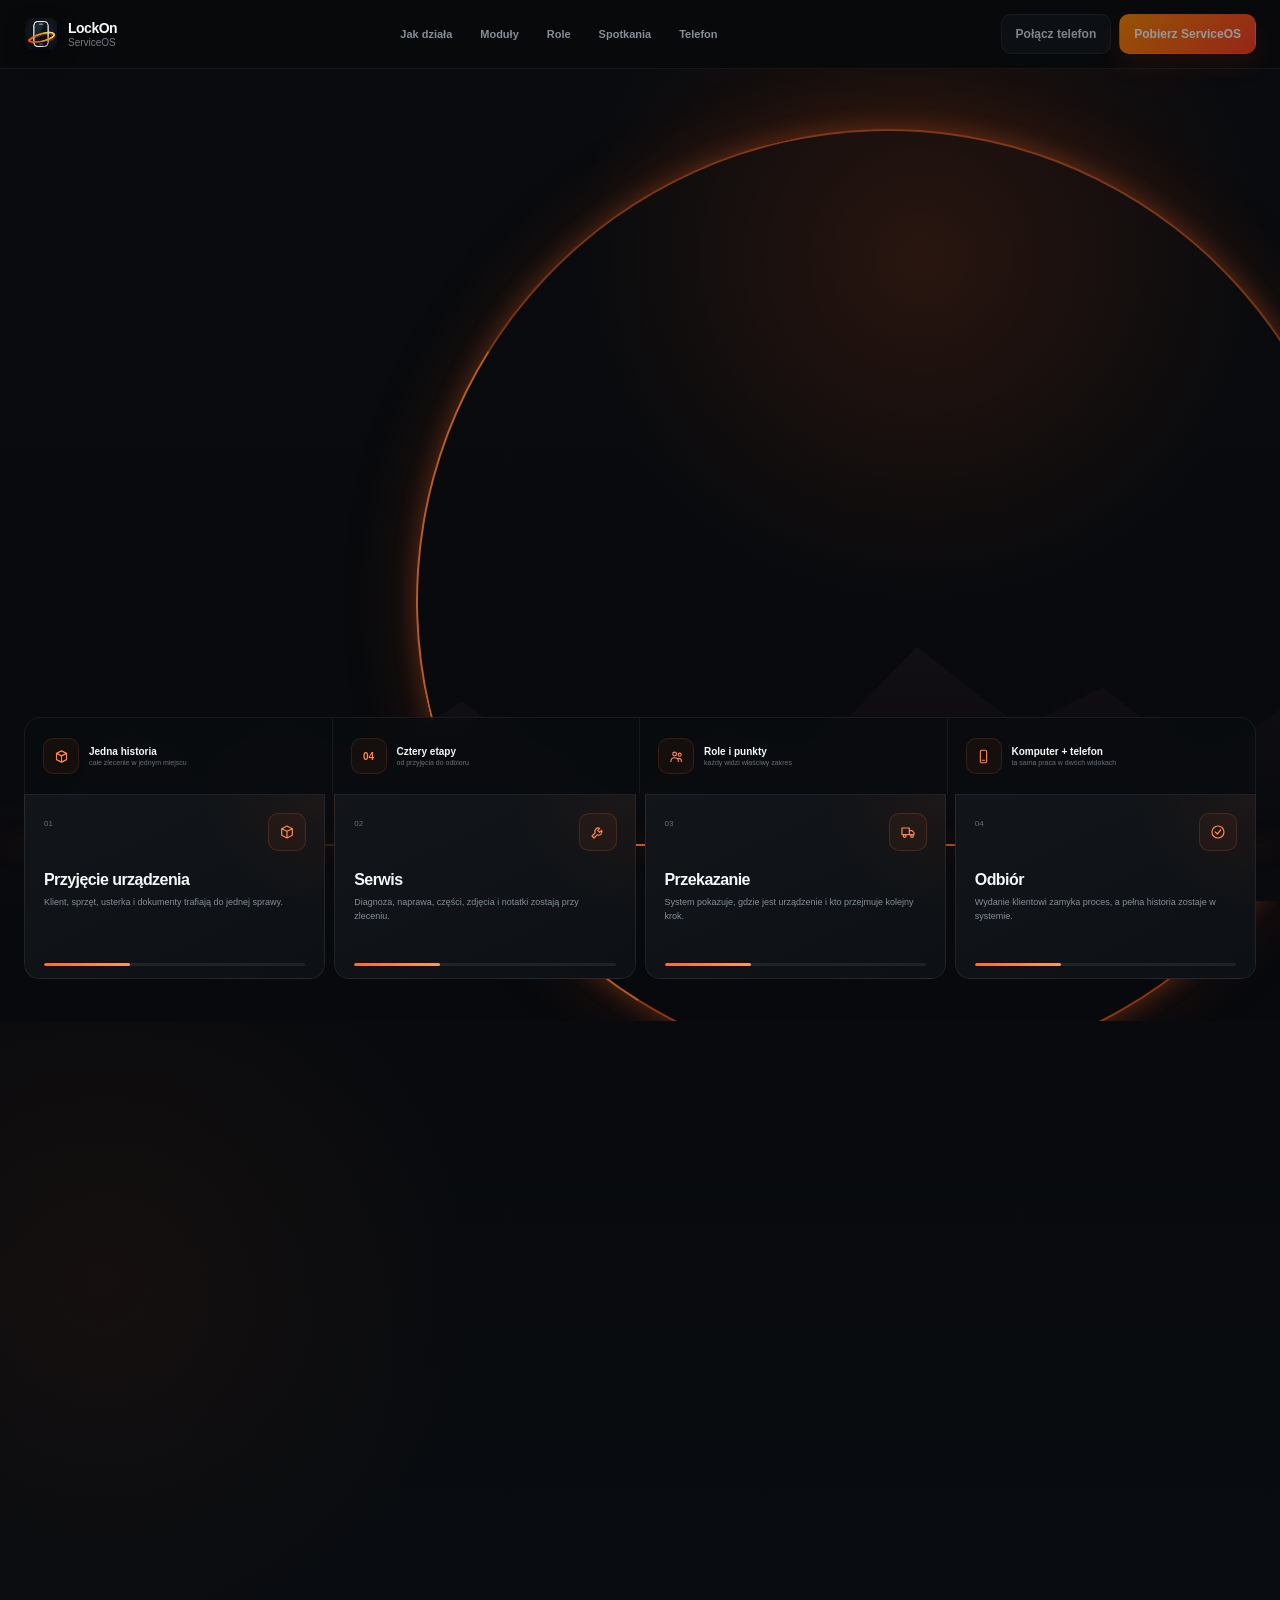
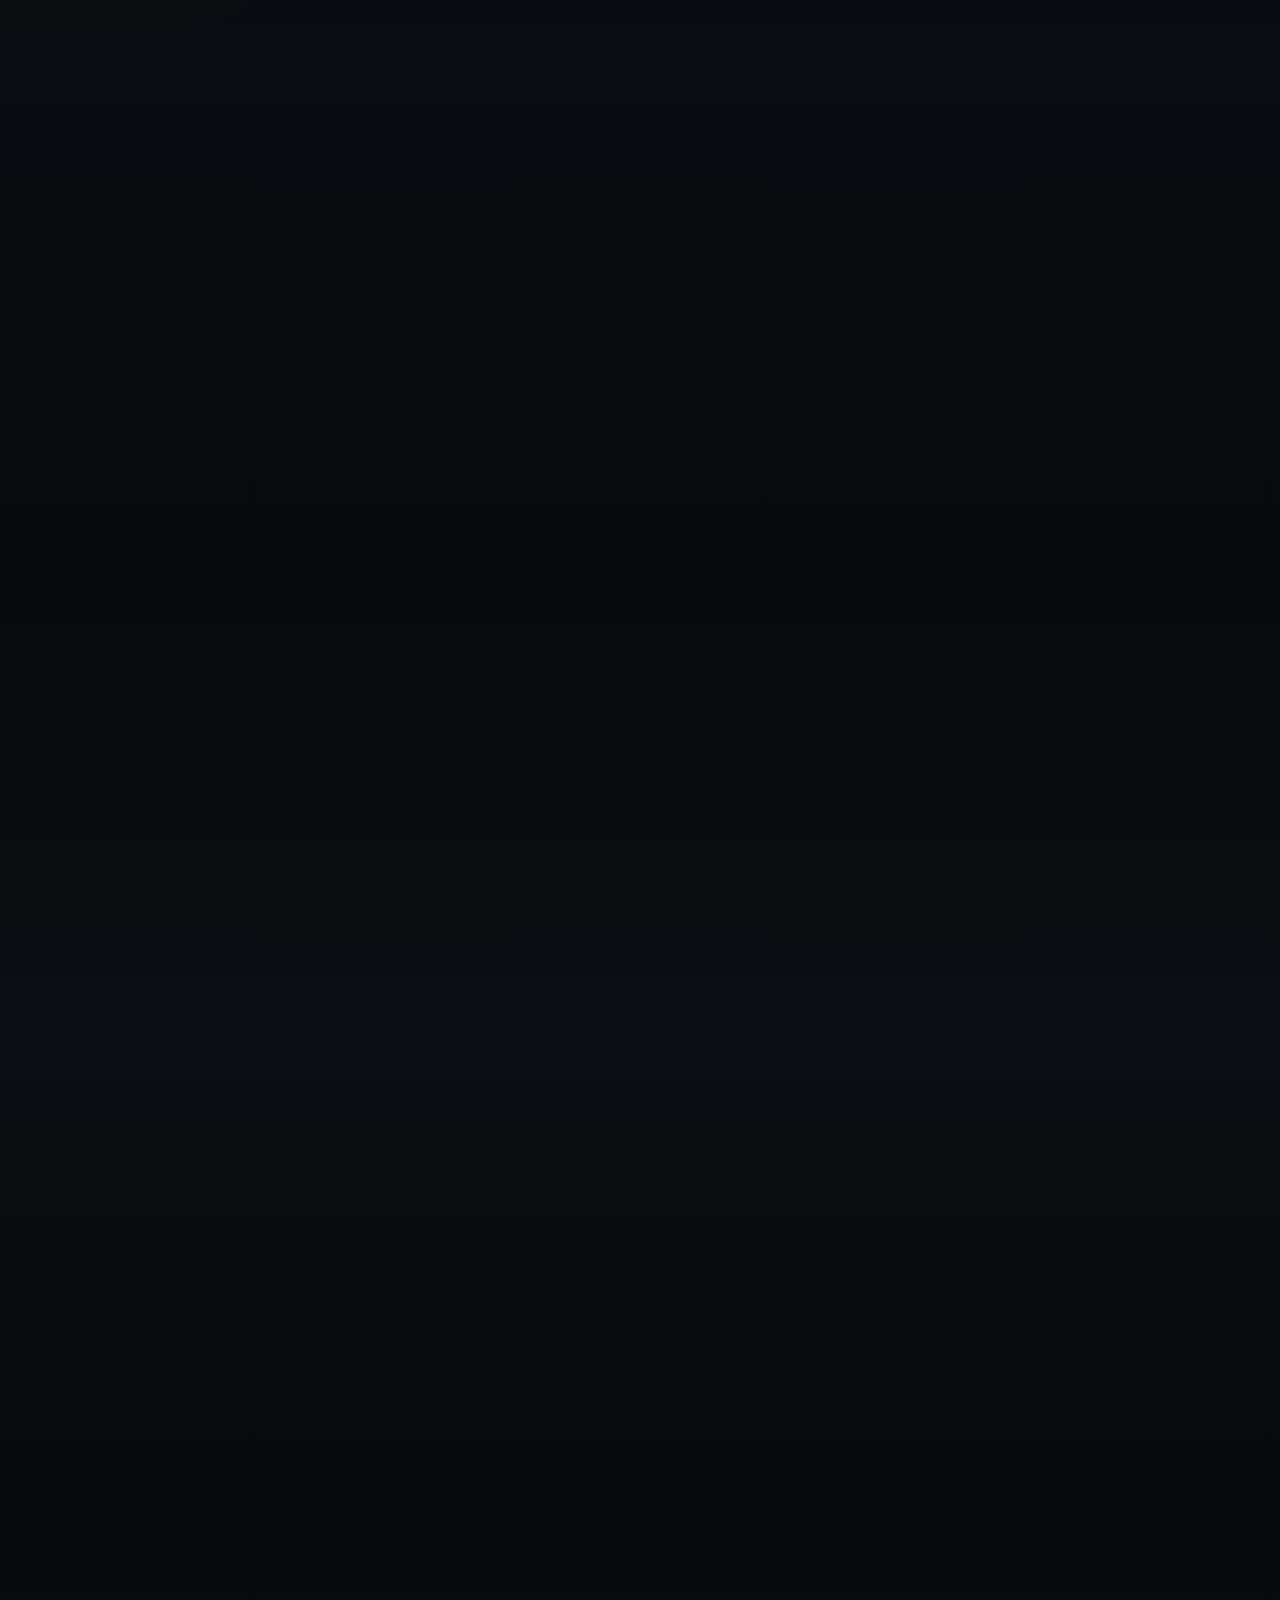
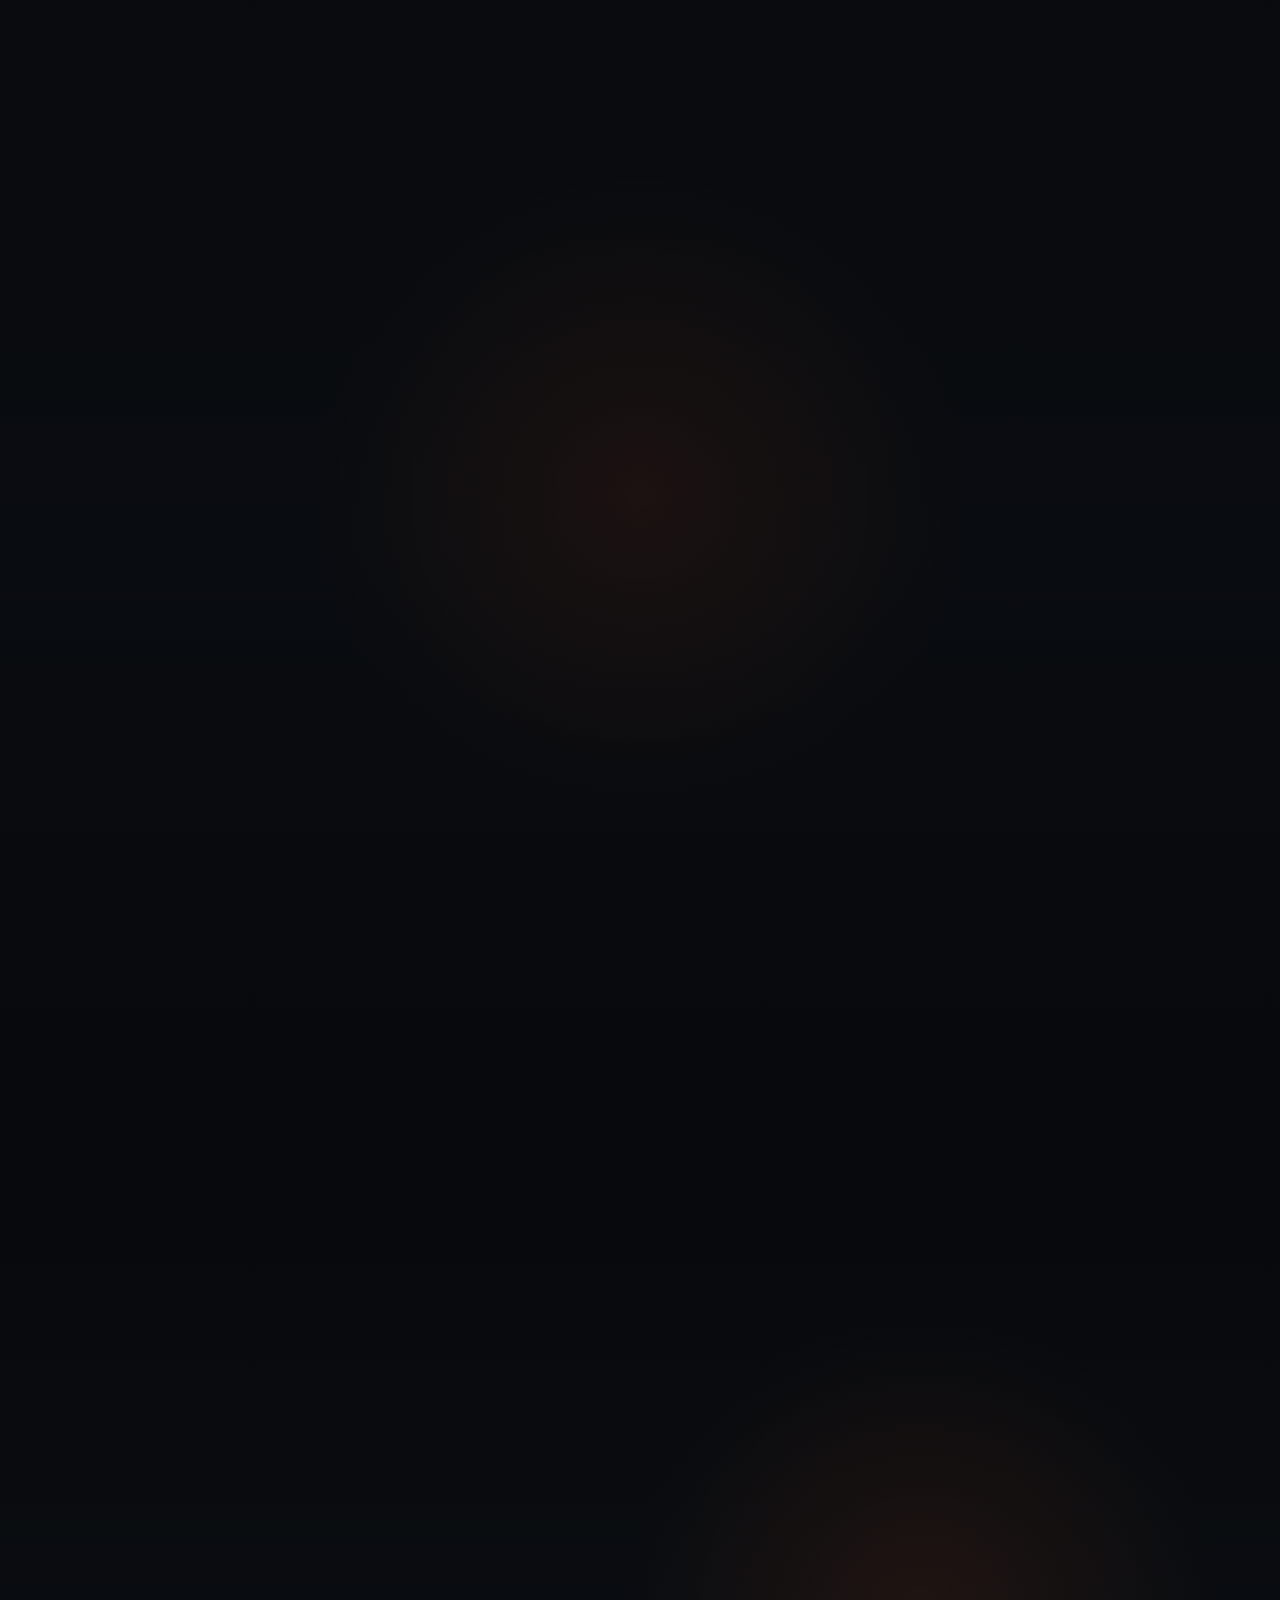
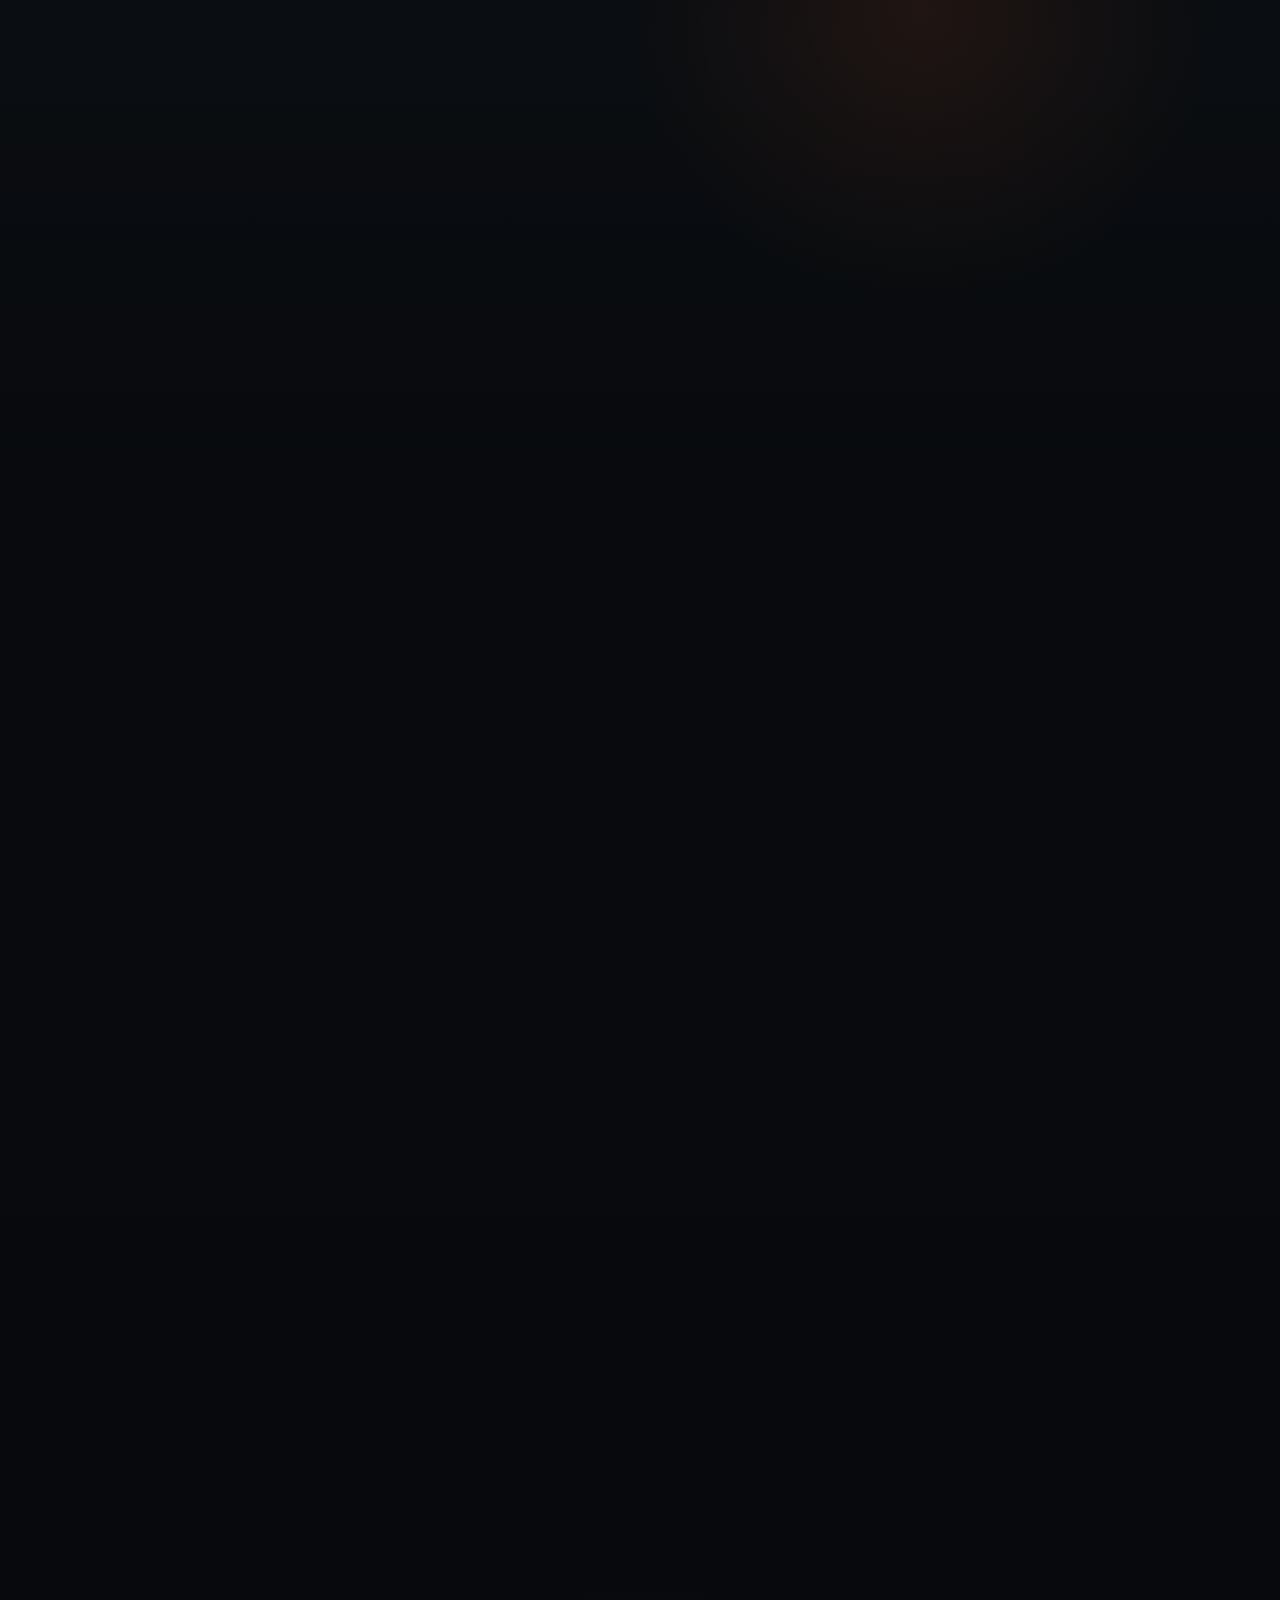
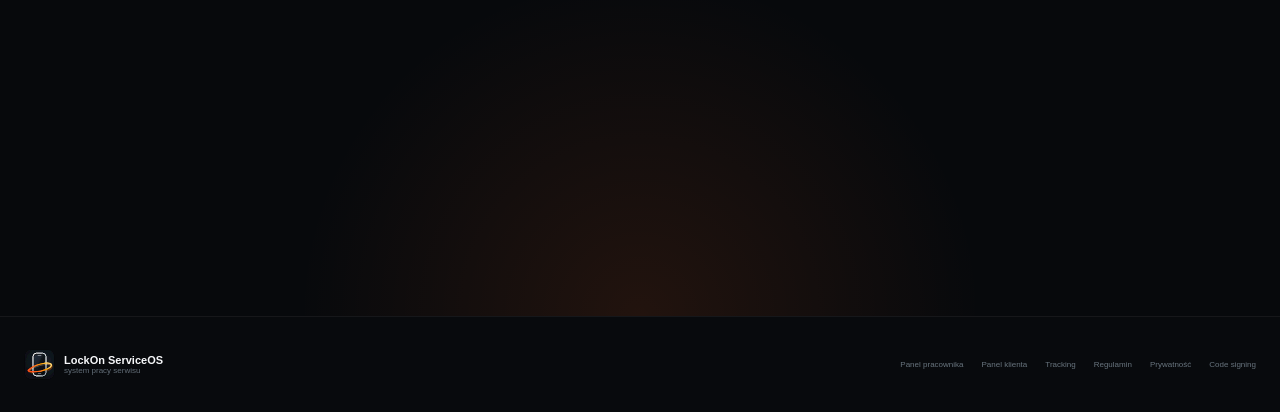
==== commit f4ad0753: "hotfix(site): use canonical ServiceOS app icon" ====
--- a/index.html
+++ b/index.html
@@ -14,7 +14,7 @@
   <meta property="og:type" content="website">
   <meta property="og:url" content="https://app.serviceos.pl/">
   <link rel="manifest" href="manifest.webmanifest">
-  <link rel="icon" href="assets/logo.svg" type="image/svg+xml">
+  <link rel="icon" href="assets/serviceos-app-icon.svg" type="image/svg+xml">
   <link rel="stylesheet" href="assets/serviceos-site.css">
 </head>
 <body class="site-home">
@@ -44,7 +44,7 @@
   <header class="site-topbar" data-site-nav>
     <div class="site-frame topbar-inner">
       <a class="site-brand" href="#top" aria-label="LockOn ServiceOS — strona główna">
-        <span class="site-brand-mark"><img src="assets/logo.svg" alt=""></span>
+        <span class="site-brand-mark"><img src="assets/serviceos-app-icon.svg" alt=""></span>
         <span class="site-brand-copy"><strong>LockOn</strong><small>ServiceOS</small></span>
       </a>
       <nav class="desktop-nav" aria-label="Główna nawigacja">
@@ -83,7 +83,7 @@
           <div class="os-body">
             
 <aside class="os-sidebar">
-  <div class="os-brand-block"><div class="os-brand-logo"><img src="assets/logo.svg" alt=""></div><div><strong>LockOn</strong><small>ServiceOS</small></div></div>
+  <div class="os-brand-block"><div class="os-brand-logo"><img src="assets/serviceos-app-icon.svg" alt=""></div><div><strong>LockOn</strong><small>ServiceOS</small></div></div>
   <div class="os-branch-pill"><span class="status-dot"></span><span>Wszystkie punkty</span></div>
   <nav class="os-nav-list">
     <button class="os-nav-item active" type="button" data-preview="start"><svg class="os-icon" aria-hidden="true"><use href="#i-gauge"></use></svg><span>Start</span></button>
@@ -146,7 +146,7 @@
   <div class="hero-browser-screen">
     <header><span>PRZEGLĄDARKA</span><h2>Internet bez wychodzenia z ServiceOS.</h2><p>Ta sama aplikacja, ten sam kontekst pracy.</p></header>
     <div class="hero-browser-toolbar"><button>←</button><button>→</button><button>↻</button><div><span>🔒</span><strong>serviceos.pl</strong></div><button>↗</button></div>
-    <div class="hero-browser-canvas"><img src="assets/logo.svg" alt=""><strong>LockOn ServiceOS</strong><span>Bezpieczna karta wewnątrz aplikacji</span></div>
+    <div class="hero-browser-canvas"><img src="assets/serviceos-app-icon.svg" alt=""><strong>LockOn ServiceOS</strong><span>Bezpieczna karta wewnątrz aplikacji</span></div>
   </div>
 </section>
 <section class="os-screen" data-preview-screen="finance">
@@ -197,7 +197,7 @@
           <div class="os-mobile-tabs"><button class="active" data-preview="start" type="button">Start</button><button data-preview="service" type="button">Serwis</button><button data-preview="clients" type="button">Klienci</button><button data-preview="meetings" type="button">Spotkania</button></div>
         </div>
         <div class="hero-phone-mini">
-          <div class="phone-notch"></div><img src="assets/logo.svg" alt=""><span>POŁĄCZ URZĄDZENIE</span><strong>Telefon gotowy.</strong><p>Wpisz kod z aplikacji ServiceOS.</p><div class="mini-code"><i>1</i><i>2</i><i>3</i><i>4</i></div><b>Połącz</b><small>✓ Ten sam zakres uprawnień</small>
+          <div class="phone-notch"></div><img src="assets/serviceos-app-icon.svg" alt=""><span>POŁĄCZ URZĄDZENIE</span><strong>Telefon gotowy.</strong><p>Wpisz kod z aplikacji ServiceOS.</p><div class="mini-code"><i>1</i><i>2</i><i>3</i><i>4</i></div><b>Połącz</b><small>✓ Ten sam zakres uprawnień</small>
         </div>
         <div class="hero-chip hero-chip-online"><span class="status-dot"></span><div><strong>SYSTEM ONLINE</strong><small>sesja aktywna</small></div></div>
         <div class="hero-chip hero-chip-actions"><b>4</b><div><strong>Do działania</strong><small>bieżąca kolejka</small></div></div>
@@ -219,7 +219,7 @@
         <div class="os-body">
           
 <aside class="os-sidebar">
-  <div class="os-brand-block"><div class="os-brand-logo"><img src="assets/logo.svg" alt=""></div><div><strong>LockOn</strong><small>ServiceOS</small></div></div>
+  <div class="os-brand-block"><div class="os-brand-logo"><img src="assets/serviceos-app-icon.svg" alt=""></div><div><strong>LockOn</strong><small>ServiceOS</small></div></div>
   <div class="os-branch-pill"><span class="status-dot"></span><span>Wszystkie punkty</span></div>
   <nav class="os-nav-list">
     <button class="os-nav-item " type="button" data-module="start"><svg class="os-icon" aria-hidden="true"><use href="#i-gauge"></use></svg><span>Start</span></button>
@@ -294,7 +294,7 @@
 </section></section>
             <section class="module-panel" data-module-panel="support"><div class="os-module-page support-module-page"><header><span>WSPARCIE LOCKON</span><h2>Centrum pomocy zespołu.</h2><p>Obecność, bot i kolejka konsultanta — tak jak w aplikacji.</p></header><div class="support-module-stats"><article><strong>4</strong><span>Aktywni teraz</span></article><article><strong>2</strong><span>Czekają na człowieka</span></article><article><strong>1</strong><span>Rozmowa przejęta</span></article></div><div class="support-module-workspace"><aside><span>AKTYWNOŚĆ</span><article><b>JN</b><div><strong>Jan Nowak</strong><small>rozmawia z botem</small></div><em>ONLINE</em></article><article><b>AL</b><div><strong>Anna Lis</strong><small>czeka na konsultanta</small></div><em class="wait">CZEKA</em></article></aside><section><span>KOLEJKA KONSULTANTA</span><article><b>Anna Lis</b><p>Potrzebuję pomocy z przekazaniem urządzenia do innego punktu.</p><button type="button">Dołącz do rozmowy →</button></article></section></div></div></section>
             <section class="module-panel" data-module-panel="start"><div class="os-module-page module-start-page"><header><span>START</span><h2>Wszystko, co ważne, od razu po uruchomieniu.</h2><p>Powitanie, czas, spotkania, skróty i liczby dokładnie w rytmie aplikacji.</p></header><div class="module-start-grid"><article class="wide"><span>Wszystkie punkty</span><strong>Dobry wieczór, Bartłomiej.</strong><small>System gotowy do pracy.</small></article><article><span>CZAS</span><strong data-live-clock>21:42</strong><small>Dzisiaj</small></article><article><span>STATUS</span><strong>Online</strong><small>Wszystkie usługi działają</small></article><article><span>ZLECENIA</span><strong>4</strong><small>do działania</small></article><article><span>SPOTKANIE</span><strong>LIVE</strong><small>szkolenie serwisowe</small></article></div></div></section>
-            <section class="module-panel" data-module-panel="browser"><div class="os-module-page"><header><span>PRZEGLĄDARKA</span><h2>Internet wewnątrz ServiceOS.</h2><p>Bezpieczna karta bez wychodzenia z programu.</p></header><div class="module-browser-shell"><div class="hero-browser-toolbar"><button>←</button><button>→</button><button>↻</button><div><span>🔒</span><strong>serviceos.pl</strong></div><button>↗</button></div><div class="hero-browser-canvas"><img src="assets/logo.svg" alt=""><strong>LockOn ServiceOS</strong><span>Przeglądarka gotowa</span></div></div></div></section>
+            <section class="module-panel" data-module-panel="browser"><div class="os-module-page"><header><span>PRZEGLĄDARKA</span><h2>Internet wewnątrz ServiceOS.</h2><p>Bezpieczna karta bez wychodzenia z programu.</p></header><div class="module-browser-shell"><div class="hero-browser-toolbar"><button>←</button><button>→</button><button>↻</button><div><span>🔒</span><strong>serviceos.pl</strong></div><button>↗</button></div><div class="hero-browser-canvas"><img src="assets/serviceos-app-icon.svg" alt=""><strong>LockOn ServiceOS</strong><span>Przeglądarka gotowa</span></div></div></div></section>
             <section class="module-panel" data-module-panel="help"><div class="os-module-page"><header><span>POMOC LOCKON</span><h2>Bot zna ServiceOS.</h2><p>Pomoc trafia do człowieka dopiero wtedy, gdy tego potrzebujesz.</p></header><div class="module-help-chat"><article><b>Bot ServiceOS</b><p>W czym mogę pomóc?</p></article><article class="mine"><b>Ty</b><p>Gdzie mam przekazać urządzenie?</p></article><article><b>Bot ServiceOS</b><p>Otwórz Serwis → Przekazania. Mogę też otworzyć ten ekran za Ciebie.</p></article><div><span>Napisz wiadomość…</span><b>→</b></div></div></div></section>
             <section class="module-panel" data-module-panel="settings"><div class="os-module-page"><header><span>USTAWIENIA</span><h2>Twoje ServiceOS.</h2><p>Motyw, skala, konto i stan aktualizacji.</p></header><div class="module-settings-grid"><article class="active"><span>WYGLĄD</span><strong>Carbon</strong><small>Ciemny interfejs</small></article><article><span>SKALA</span><strong>100%</strong><small>Standardowa</small></article><article><span>KONTO</span><strong>Bartłomiej</strong><small>Właściciel aplikacji</small></article><article><span>AKTUALIZACJE</span><strong>Gotowe</strong><small>GitHub Release</small></article></div></div></section>
           </div>
@@ -342,7 +342,7 @@
           <div class="role-app-body">
             <aside class="role-app-sidebar">
               <div class="role-app-brand">
-                <img src="assets/logo.svg" alt="">
+                <img src="assets/serviceos-app-icon.svg" alt="">
                 <span><strong>LockOn</strong><small>ServiceOS</small></span>
               </div>
 
@@ -408,7 +408,7 @@
                 <div class="role-browser">
                   <header><span>PRZEGLĄDARKA</span><h3>Nowa karta</h3><b>🔒 Bezpieczna karta</b></header>
                   <div class="role-browser-toolbar"><button type="button">←</button><button type="button">→</button><button type="button">↻</button><div><span>🔒</span><strong>serviceos.pl</strong></div><button type="button">↗</button></div>
-                  <div class="role-browser-page"><img src="assets/logo.svg" alt=""><span>LOCKON SERVICEOS</span><strong>Przeglądarka wewnątrz aplikacji.</strong><small>Linki i narzędzia bez opuszczania środowiska pracy.</small></div>
+                  <div class="role-browser-page"><img src="assets/serviceos-app-icon.svg" alt=""><span>LOCKON SERVICEOS</span><strong>Przeglądarka wewnątrz aplikacji.</strong><small>Linki i narzędzia bez opuszczania środowiska pracy.</small></div>
                 </div>
               </section>
 
@@ -501,7 +501,7 @@
         <div class="os-body">
           
 <aside class="os-sidebar">
-  <div class="os-brand-block"><div class="os-brand-logo"><img src="assets/logo.svg" alt=""></div><div><strong>LockOn</strong><small>ServiceOS</small></div></div>
+  <div class="os-brand-block"><div class="os-brand-logo"><img src="assets/serviceos-app-icon.svg" alt=""></div><div><strong>LockOn</strong><small>ServiceOS</small></div></div>
   <div class="os-branch-pill"><span class="status-dot"></span><span>Wszystkie punkty</span></div>
   <nav class="os-nav-list">
     <button class="os-nav-item " type="button" ><svg class="os-icon" aria-hidden="true"><use href="#i-gauge"></use></svg><span>Start</span></button>
@@ -540,7 +540,7 @@
   <section class="phone-section phone-wow" id="connect">
     <div class="site-frame phone-layout">
       <div class="phone-copy reveal"><div class="section-heading"><span>TELEFON</span><h2>Ten sam ServiceOS.<br><em>W kieszeni.</em></h2><p>Nie instalujesz osobnej aplikacji mobilnej. Otwierasz stronę, wpisujesz jednorazowy kod i dostajesz swój zakres pracy.</p></div><div class="phone-steps"><button class="active" type="button" data-phone-step="1"><b>1</b><span><strong>Otwórz app.serviceos.pl</strong><small>na telefonie</small></span></button><button type="button" data-phone-step="2"><b>2</b><span><strong>Pomoc → Połącz urządzenie</strong><small>w ServiceOS na komputerze</small></span></button><button type="button" data-phone-step="3"><b>3</b><span><strong>Przepisz kod</strong><small>jednorazowy i krótki</small></span></button><button type="button" data-phone-step="4"><b>✓</b><span><strong>Gotowe</strong><small>ten sam zakres uprawnień</small></span></button></div><div class="phone-actions"><button class="button button-primary button-large" type="button" data-open-login data-requires-onboarding>Połącz mój telefon <svg class="os-icon" aria-hidden="true"><use href="#i-arrow"></use></svg></button><button class="button button-secondary button-large" type="button" data-copy-site>Kopiuj app.serviceos.pl</button></div></div>
-      <div class="phone-stage reveal reveal-delay"><div class="phone-orbit"></div><div class="desktop-pair-card"><div><span class="titlebar-mark"></span><strong>ServiceOS · Pomoc</strong></div><small>POŁĄCZ URZĄDZENIE</small><b>ABCD-EFGH</b><span>Kod jednorazowy · wygasa automatycznie</span></div><div class="pair-beam"><i></i><i></i><i></i></div><div class="phone-frame"><div class="phone-speaker"></div><div class="phone-screen"><section class="phone-screen-view active" data-phone-screen="1"><div class="mobile-browser-bar"><span>‹</span><strong>app.serviceos.pl</strong><span>⋯</span></div><div class="mobile-brand"><img src="assets/logo.svg" alt=""><span><strong>LockOn</strong><small>ServiceOS</small></span></div><div class="mobile-card"><span>POŁĄCZ TELEFON</span><h3>Pracuj mobilnie.</h3><p>Użyj kodu z aplikacji ServiceOS.</p><b>Mam kod →</b></div></section><section class="phone-screen-view" data-phone-screen="2"><div class="mobile-brand"><img src="assets/logo.svg" alt=""><span><strong>ServiceOS</strong><small>Pomoc</small></span></div><div class="mobile-card center"><span>TWÓJ KOD</span><h3>ABCD-EFGH</h3><p>Kod działa tylko raz.</p></div></section><section class="phone-screen-view" data-phone-screen="3"><div class="mobile-brand"><img src="assets/logo.svg" alt=""><span><strong>ServiceOS</strong><small>Połączenie telefonu</small></span></div><div class="mobile-card center"><span>WPISZ KOD</span><h3>ABCD-EFGH</h3><b>Połącz telefon</b><small>Sprawdzam bezpieczne połączenie…</small></div></section><section class="phone-screen-view" data-phone-screen="4"><div class="mobile-panel-head"><span class="status-dot"></span><div><strong>Gotowe.</strong><small>ServiceOS · online</small></div><b>BM</b></div><div class="mobile-next"><span>TERAZ</span><strong>Diagnoza #1042</strong><small>iPhone 14 Pro · 14:30</small></div><div class="mobile-actions"><i>＋<small>Nowe</small></i><i>⇄<small>Przekaż</small></i><i>⌕<small>Zlecenia</small></i><i>⋯<small>Więcej</small></i></div></section></div></div></div>
+      <div class="phone-stage reveal reveal-delay"><div class="phone-orbit"></div><div class="desktop-pair-card"><div><span class="titlebar-mark"></span><strong>ServiceOS · Pomoc</strong></div><small>POŁĄCZ URZĄDZENIE</small><b>ABCD-EFGH</b><span>Kod jednorazowy · wygasa automatycznie</span></div><div class="pair-beam"><i></i><i></i><i></i></div><div class="phone-frame"><div class="phone-speaker"></div><div class="phone-screen"><section class="phone-screen-view active" data-phone-screen="1"><div class="mobile-browser-bar"><span>‹</span><strong>app.serviceos.pl</strong><span>⋯</span></div><div class="mobile-brand"><img src="assets/serviceos-app-icon.svg" alt=""><span><strong>LockOn</strong><small>ServiceOS</small></span></div><div class="mobile-card"><span>POŁĄCZ TELEFON</span><h3>Pracuj mobilnie.</h3><p>Użyj kodu z aplikacji ServiceOS.</p><b>Mam kod →</b></div></section><section class="phone-screen-view" data-phone-screen="2"><div class="mobile-brand"><img src="assets/serviceos-app-icon.svg" alt=""><span><strong>ServiceOS</strong><small>Pomoc</small></span></div><div class="mobile-card center"><span>TWÓJ KOD</span><h3>ABCD-EFGH</h3><p>Kod działa tylko raz.</p></div></section><section class="phone-screen-view" data-phone-screen="3"><div class="mobile-brand"><img src="assets/serviceos-app-icon.svg" alt=""><span><strong>ServiceOS</strong><small>Połączenie telefonu</small></span></div><div class="mobile-card center"><span>WPISZ KOD</span><h3>ABCD-EFGH</h3><b>Połącz telefon</b><small>Sprawdzam bezpieczne połączenie…</small></div></section><section class="phone-screen-view" data-phone-screen="4"><div class="mobile-panel-head"><span class="status-dot"></span><div><strong>Gotowe.</strong><small>ServiceOS · online</small></div><b>BM</b></div><div class="mobile-next"><span>TERAZ</span><strong>Diagnoza #1042</strong><small>iPhone 14 Pro · 14:30</small></div><div class="mobile-actions"><i>＋<small>Nowe</small></i><i>⇄<small>Przekaż</small></i><i>⌕<small>Zlecenia</small></i><i>⋯<small>Więcej</small></i></div></section></div></div></div>
     </div>
   </section>
 
@@ -549,19 +549,19 @@
   </section>
 
   <section class="start-section" id="start">
-    <div class="site-frame"><div class="start-panel reveal"><div class="start-download"><span class="section-label">START / DOWNLOAD</span><h2>ServiceOS jest gotowy.<br><em>Ty też.</em></h2><p>Pobierz aktualną wersję dla Windows albo połącz telefon z już zalogowaną sesją.</p><div class="release-card"><div class="release-mark"><img src="assets/logo.svg" alt=""></div><div><strong>LockOn ServiceOS <span data-release-version>najnowsza</span></strong><span><span data-release-size>instalator Windows</span> · aktualny GitHub Release</span><code data-release-digest>SHA-256 w GitHub Release</code></div><b><span class="status-dot"></span> GOTOWE</b></div><div class="start-actions"><a class="button button-primary button-large download-link" data-requires-onboarding data-download-url="https://github.com/LokosPL/LockOn-Hub/releases/latest/download/LockOn-ServiceOS-Setup.exe" href="#start"><svg class="os-icon" aria-hidden="true"><use href="#i-download"></use></svg> Pobierz ServiceOS</a><button class="button button-secondary button-large" type="button" data-open-login data-requires-onboarding><svg class="os-icon" aria-hidden="true"><use href="#i-phone"></use></svg> Połącz telefon</button></div><div class="release-links"><a href="signing.html">Code signing</a><a href="terms.html">Regulamin</a><a href="privacy.html">Prywatność</a></div></div><div class="onboarding-card" id="onboardingAccept"><span>PIERWSZE URUCHOMIENIE</span><h3>Jedno krótkie potwierdzenie.</h3><p>Potwierdź zasady pracownika, a pobieranie i połączenie telefonu odblokują się w tej przeglądarce.</p><label><input id="agreeEmployee" type="checkbox"><span>Jestem pracownikiem lub osobą uprawnioną przez LockOn.</span></label><label><input id="agreeRules" type="checkbox"><span>Przeczytałem <a href="terms.html">regulamin</a> i <a href="privacy.html">politykę prywatności</a>.</span></label><label><input id="agreeMobile" type="checkbox"><span>Rozumiem, że kod „Połącz urządzenie” jest jednorazowy.</span></label><button id="acceptOnboarding" class="button button-primary onboarding-submit" type="button" disabled>Odblokuj ServiceOS →</button><small id="onboardingState">Potwierdź trzy punkty powyżej.</small></div></div></div>
+    <div class="site-frame"><div class="start-panel reveal"><div class="start-download"><span class="section-label">START / DOWNLOAD</span><h2>ServiceOS jest gotowy.<br><em>Ty też.</em></h2><p>Pobierz aktualną wersję dla Windows albo połącz telefon z już zalogowaną sesją.</p><div class="release-card"><div class="release-mark"><img src="assets/serviceos-app-icon.svg" alt=""></div><div><strong>LockOn ServiceOS <span data-release-version>najnowsza</span></strong><span><span data-release-size>instalator Windows</span> · aktualny GitHub Release</span><code data-release-digest>SHA-256 w GitHub Release</code></div><b><span class="status-dot"></span> GOTOWE</b></div><div class="start-actions"><a class="button button-primary button-large download-link" data-requires-onboarding data-download-url="https://github.com/LokosPL/LockOn-Hub/releases/latest/download/LockOn-ServiceOS-Setup.exe" href="#start"><svg class="os-icon" aria-hidden="true"><use href="#i-download"></use></svg> Pobierz ServiceOS</a><button class="button button-secondary button-large" type="button" data-open-login data-requires-onboarding><svg class="os-icon" aria-hidden="true"><use href="#i-phone"></use></svg> Połącz telefon</button></div><div class="release-links"><a href="signing.html">Code signing</a><a href="terms.html">Regulamin</a><a href="privacy.html">Prywatność</a></div></div><div class="onboarding-card" id="onboardingAccept"><span>PIERWSZE URUCHOMIENIE</span><h3>Jedno krótkie potwierdzenie.</h3><p>Potwierdź zasady pracownika, a pobieranie i połączenie telefonu odblokują się w tej przeglądarce.</p><label><input id="agreeEmployee" type="checkbox"><span>Jestem pracownikiem lub osobą uprawnioną przez LockOn.</span></label><label><input id="agreeRules" type="checkbox"><span>Przeczytałem <a href="terms.html">regulamin</a> i <a href="privacy.html">politykę prywatności</a>.</span></label><label><input id="agreeMobile" type="checkbox"><span>Rozumiem, że kod „Połącz urządzenie” jest jednorazowy.</span></label><button id="acceptOnboarding" class="button button-primary onboarding-submit" type="button" disabled>Odblokuj ServiceOS →</button><small id="onboardingState">Potwierdź trzy punkty powyżej.</small></div></div></div>
   </section>
 </main>
 <dialog id="webLoginDialog" class="portal-login-dialog" aria-labelledby="webLoginTitle">
   <div class="portal-login-card">
-    <div class="portal-login-head"><div class="portal-login-brand"><img src="assets/logo.svg" alt=""><div><strong>LockOn ServiceOS</strong><span>Połączenie telefonu</span></div></div><button id="closeWebLogin" class="portal-login-close" type="button" aria-label="Zamknij">×</button></div>
+    <div class="portal-login-head"><div class="portal-login-brand"><img src="assets/serviceos-app-icon.svg" alt=""><div><strong>LockOn ServiceOS</strong><span>Połączenie telefonu</span></div></div><button id="closeWebLogin" class="portal-login-close" type="button" aria-label="Zamknij">×</button></div>
     <div class="portal-login-copy"><span>KOD Z APLIKACJI WINDOWS</span><h2 id="webLoginTitle">Połącz telefon.</h2><p>W ServiceOS na komputerze otwórz <strong>Pomoc → Połącz urządzenie</strong> i przepisz kod.</p></div>
     <div class="portal-login-steps"><article><b>1</b><span><strong>ServiceOS</strong><small>Zaloguj się swoim zatwierdzonym kontem.</small></span></article><article><b>2</b><span><strong>Pomoc → Połącz urządzenie</strong><small>Wygeneruj kod ważny przez kilka minut.</small></span></article><article><b>3</b><span><strong>Wpisz kod</strong><small>Panel otworzy się automatycznie.</small></span></article></div>
     <form id="webAuthCodeForm" class="portal-code-form"><label for="webAuthCode"><span>Jednorazowy kod</span><small>ABCD-EFGH</small></label><div class="portal-code-field"><input id="webAuthCode" inputmode="text" autocomplete="one-time-code" autocapitalize="characters" spellcheck="false" maxlength="9" placeholder="ABCD-EFGH" aria-label="Jednorazowy kod ServiceOS" required><button id="webAuthCodeSubmit" type="submit" disabled>Połącz</button></div><small id="webAuthCodeStatus">Kod działa tylko raz i nie zmienia Twoich uprawnień.</small></form>
     <div class="portal-login-security"><span>✓</span><span>Telefon otrzyma dokładnie ten sam zakres dostępu, który ma Twoje konto w ServiceOS.</span></div>
   </div>
 </dialog>
-<footer class="site-footer"><div class="site-frame footer-inner"><div class="footer-brand"><img src="assets/logo.svg" alt=""><span><strong>LockOn ServiceOS</strong><small>system pracy serwisu</small></span></div><nav class="footer-links" aria-label="Stopka"><a href="panel.html">Panel pracownika</a><a href="klient.html">Panel klienta</a><a href="track.html">Tracking</a><a href="terms.html">Regulamin</a><a href="privacy.html">Prywatność</a><a href="signing.html">Code signing</a></nav></div></footer>
+<footer class="site-footer"><div class="site-frame footer-inner"><div class="footer-brand"><img src="assets/serviceos-app-icon.svg" alt=""><span><strong>LockOn ServiceOS</strong><small>system pracy serwisu</small></span></div><nav class="footer-links" aria-label="Stopka"><a href="panel.html">Panel pracownika</a><a href="klient.html">Panel klienta</a><a href="track.html">Tracking</a><a href="terms.html">Regulamin</a><a href="privacy.html">Prywatność</a><a href="signing.html">Code signing</a></nav></div></footer>
 <script src="assets/google-config.js"></script>
 <script src="assets/google-auth.js"></script>
 <script src="assets/serviceos-app-site.js"></script>
--- a/assets/serviceos-site.css
+++ b/assets/serviceos-site.css
@@ -52,89 +52,81 @@
 .os-admin-page header{padding-bottom:14px;border-bottom:1px solid var(--line)}.os-admin-grid{display:grid;grid-template-columns:repeat(4,1fr);gap:7px;margin-top:14px}.os-admin-grid article{min-height:90px;padding:10px;border:1px solid var(--line);border-radius:10px;background:#11151a;display:flex;flex-direction:column}.os-admin-grid span{color:#68747f;font-size:5.5px}.os-admin-grid strong{margin-top:auto;font-size:21px}.os-admin-grid small{margin-top:3px;color:#596570;font-size:5px}.os-user-list{display:grid;gap:6px;margin-top:9px}.os-user-list article{min-height:52px;padding:7px;border:1px solid var(--line);border-radius:9px;background:#101318;display:grid;grid-template-columns:30px 1fr auto;align-items:center;gap:8px}.os-user-list article>b{width:30px;height:30px;border-radius:8px;display:grid;place-items:center;background:#1c2027;font-size:6px}.os-user-list article>span{display:flex;flex-direction:column}.os-user-list article>span strong{font-size:6.5px}.os-user-list article>span small{color:#6d7984;font-size:5px}.os-user-list article>em{font-style:normal;color:#76d9a2;font-size:5px}
 .os-meeting-page{padding:18px;height:100%;display:flex;flex-direction:column}.os-meeting-page>header{display:flex;justify-content:space-between;gap:12px;align-items:flex-start}.os-meeting-page>header h2{margin:5px 0 3px;font-size:17px}.os-meeting-page>header p{margin:0;color:#7a8690;font-size:6px}.os-live{display:inline-flex;align-items:center;gap:4px;color:#ff956f;font-size:6px;font-weight:900;letter-spacing:.08em}.os-meeting-layout{display:grid;grid-template-columns:1fr 120px;min-height:0;flex:1;margin-top:10px;border:1px solid var(--line);border-radius:10px;overflow:hidden}.os-meeting-stage{padding:9px;background:#070a0e;display:grid;grid-template-rows:1fr auto;gap:7px}.os-shared-window{position:relative;min-height:190px;border:1px solid rgba(255,255,255,.06);border-radius:8px;background:#0a0d11;overflow:hidden;display:grid;grid-template-columns:38px 1fr}.os-shared-sidebar{background:#0c0f13;border-right:1px solid var(--line)}.os-shared-main{padding:12px}.os-shared-main>span{display:block;width:25%;height:4px;border-radius:99px;background:#252c34}.os-shared-main>strong{display:block;width:55%;height:11px;margin-top:5px;border-radius:99px;background:#252c34}.os-shared-main>div{height:48px;margin-top:14px;border:1px solid var(--line);border-radius:7px;background:#11161c}.os-shared-window>small{position:absolute;left:47px;bottom:8px;padding:4px 6px;border-radius:6px;background:rgba(4,6,9,.85);display:flex;align-items:center;gap:5px;color:#7a8792;font-size:5px}.os-meeting-controls-mini{display:flex;justify-content:center;gap:5px}.os-meeting-controls-mini i{min-height:27px;padding:0 7px;border:1px solid rgba(97,217,154,.1);border-radius:7px;background:rgba(97,217,154,.04);display:flex;align-items:center;gap:4px;color:#7ed8a5;font-size:5px;font-style:normal}.os-meeting-controls-mini .os-icon{width:10px}.os-chat{padding:8px;border-left:1px solid var(--line);background:#0d1116}.os-chat>div{display:flex;justify-content:space-between;align-items:center;padding-bottom:7px}.os-chat>div b{font-size:6px}.os-chat>div span{min-width:17px;height:17px;border-radius:99px;display:grid;place-items:center;background:rgba(255,122,69,.1);color:#ff956f;font-size:5px}.os-chat article{padding:7px;margin-top:6px;border:1px solid rgba(255,255,255,.045);border-radius:8px;background:#131820}.os-chat article.mine{margin-left:10px;background:rgba(255,112,51,.055);border-color:rgba(255,119,55,.1)}.os-chat strong{font-size:5px}.os-chat p{margin:3px 0 0;color:#9ca6af;font-size:5px;line-height:1.4}
 
-/* Deep interactive Service workspace */
-.service-demo-shell{position:relative;overflow:hidden}
-.service-demo-head{margin-bottom:10px}
-.service-demo-tabs{max-width:66%;overflow:auto;flex-wrap:nowrap;justify-content:flex-start;scrollbar-width:none}
-.service-demo-tabs::-webkit-scrollbar{display:none}
-.service-demo-tabs button{min-height:30px;padding:0 9px;border-radius:6px;background:transparent;color:#727d88;font-size:6px;font-weight:760;white-space:nowrap;cursor:pointer}
-.service-demo-tabs button b{min-width:15px;height:15px;margin-left:4px;padding:0 4px;border-radius:99px;display:inline-grid;place-items:center;background:rgba(255,255,255,.05);font-size:5px}
-.service-demo-tabs button:hover{background:rgba(255,255,255,.035);color:#cfd5db}
-.service-demo-tabs button.active{color:#fff;background:linear-gradient(135deg,rgba(255,138,0,.16),rgba(255,59,34,.1));box-shadow:inset 0 0 0 1px rgba(255,113,47,.14)}
-.service-demo-workspace{position:relative;height:calc(100% - 72px);min-height:0}
-.service-demo-view{position:absolute;inset:0;overflow:auto;opacity:0;visibility:hidden;transform:translateY(6px);transition:opacity .22s ease,transform .22s ease,visibility .22s}
-.service-demo-view.active{opacity:1;visibility:visible;transform:none}
-
-.workplan-demo-head{display:flex;align-items:flex-start;justify-content:space-between;gap:12px;padding:11px 12px;border:1px solid var(--line);border-radius:10px;background:#101419}
-.workplan-demo-head>div:first-child{display:flex;flex-direction:column}.workplan-demo-head>div:first-child>span,.transfer-demo-head>span,.quote-demo-head>span,.invoice-demo-head span,.notes-demo-layout>aside>span{color:#ff8751;font-size:5.5px;font-weight:900;letter-spacing:.1em}
-.workplan-demo-head strong,.transfer-demo-head>strong,.quote-demo-head>strong,.invoice-demo-head strong{margin-top:4px;font-size:10px}.workplan-demo-head small,.transfer-demo-head>small,.invoice-demo-head small{margin-top:2px;color:#65717c;font-size:5.5px}
-.workplan-demo-head>div:last-child{display:flex;align-items:center;gap:5px}.workplan-demo-head button{width:28px;height:28px;border:1px solid var(--line);border-radius:7px;background:#15191f;color:#9aa4ae;cursor:pointer}.workplan-demo-head>div:last-child>b{padding:0 6px;font-size:6px;color:#89949e}
-.workplan-demo-kpis{display:grid;grid-template-columns:repeat(3,1fr);gap:6px;margin-top:6px}.workplan-demo-kpis article{min-height:54px;padding:7px 9px;border:1px solid var(--line);border-radius:9px;background:#101419;display:grid;grid-template-columns:1fr auto;align-items:center}.workplan-demo-kpis span{color:#697580;font-size:5px}.workplan-demo-kpis strong{grid-row:1/3;grid-column:2;font-size:16px;color:#ff8751}.workplan-demo-kpis small{font-size:5px;color:#56626d}
-.workplan-demo-days{display:grid;grid-template-columns:repeat(7,1fr);gap:5px;margin-top:6px}.workplan-demo-days button{min-height:50px;border:1px solid var(--line);border-radius:9px;background:#0f1318;display:grid;grid-template-columns:1fr auto;grid-template-rows:auto auto;padding:7px;color:#74808b;text-align:left;cursor:pointer}.workplan-demo-days button span{font-size:5px}.workplan-demo-days button b{font-size:10px;color:#cbd2d8}.workplan-demo-days button small{align-self:end;justify-self:end;min-width:18px;height:18px;border-radius:99px;display:grid;place-items:center;background:#161b21;font-size:5px}.workplan-demo-days button.active{border-color:rgba(255,112,49,.18);background:linear-gradient(145deg,rgba(255,112,49,.07),#101419);box-shadow:inset 0 0 0 1px rgba(255,112,49,.05)}.workplan-demo-days button.active b{color:#ff976d}
-.workplan-demo-main{display:grid;grid-template-columns:minmax(0,1fr) 150px;gap:6px;margin-top:6px}.workplan-demo-main>section,.workplan-demo-main>aside article{border:1px solid var(--line);border-radius:9px;background:#0f1318}.workplan-demo-main>section{padding:8px}.workplan-demo-main>section>header,.workplan-demo-main>aside article>header{display:flex;justify-content:space-between;align-items:center}.workplan-demo-main>section>header span,.workplan-demo-main>aside article>header span{color:#727d88;font-size:5px;font-weight:850}.workplan-demo-main>section>header b,.workplan-demo-main>aside article>header b{color:#ff8955;font-size:5px}
-.workplan-demo-list{display:grid;gap:4px;margin-top:6px}.workplan-demo-list button{min-height:42px;padding:5px 7px;border:1px solid rgba(255,255,255,.055);border-radius:7px;background:#11161c;display:grid;grid-template-columns:18px 38px 1fr auto;gap:7px;align-items:center;color:#d6dbe0;text-align:left;cursor:pointer;transition:.15s}.workplan-demo-list button:hover{border-color:rgba(255,119,55,.14);background:#141920}.workplan-demo-list button>i{width:18px;height:18px;border-radius:5px;display:grid;place-items:center;background:#1a1f25;color:#77838e;font-size:5px;font-style:normal}.workplan-demo-list button>b{color:#ff8751;font-size:6px}.workplan-demo-list button>span{display:flex;flex-direction:column}.workplan-demo-list strong{font-size:6px}.workplan-demo-list small{margin-top:1px;color:#64707b;font-size:5px}.workplan-demo-list em{font-style:normal;color:#ff9364;font-size:5px;font-weight:850}
-.workplan-demo-main>aside{display:grid;gap:6px}.workplan-demo-main>aside article{padding:8px}.workplan-demo-main>aside p{margin:6px 0 0;padding:5px 6px;border-radius:6px;background:#12171d;color:#7e8993;font-size:5px}
-
-.intake-demo{height:100%;display:grid;grid-template-columns:115px 1fr;gap:8px}.intake-demo-progress{padding:9px;border:1px solid var(--line);border-radius:10px;background:#0f1318;display:flex;flex-direction:column}.intake-demo-progress button{min-height:48px;padding:6px;border:1px solid transparent;border-radius:8px;background:transparent;display:grid;grid-template-columns:27px 1fr;gap:7px;align-items:center;color:#68747f;text-align:left;cursor:pointer}.intake-demo-progress button>b{width:27px;height:27px;border:1px solid var(--line);border-radius:8px;display:grid;place-items:center;font-size:6px}.intake-demo-progress button span{font-size:6px;font-weight:800}.intake-demo-progress button.active{border-color:rgba(255,119,55,.12);background:rgba(255,112,49,.055);color:#fff}.intake-demo-progress button.active>b{color:#ff956b;border-color:rgba(255,119,55,.16)}.intake-demo-progress>i{width:1px;height:15px;margin:-2px 0 -2px 19px;background:var(--line)}
-.intake-demo-card{position:relative;border:1px solid var(--line);border-radius:10px;background:#0f1318;overflow:hidden}.intake-demo-card>section{position:absolute;inset:0;padding:16px;opacity:0;visibility:hidden;transform:translateX(7px);transition:.2s}.intake-demo-card>section.active{opacity:1;visibility:visible;transform:none}.intake-demo-card>section>span{color:#ff8751;font-size:5.5px;font-weight:900;letter-spacing:.1em}.intake-demo-card h3{margin:6px 0 11px;font-size:16px}.intake-demo-fields{display:grid;grid-template-columns:1fr 1fr;gap:7px}.intake-demo-fields label{min-height:65px;padding:8px;border:1px solid rgba(255,255,255,.055);border-radius:8px;background:#11161c;display:flex;flex-direction:column}.intake-demo-fields label.wide{grid-column:1/-1;min-height:78px}.intake-demo-fields small{color:#68747f;font-size:5px;font-weight:850}.intake-demo-fields strong{margin-top:auto;font-size:7px;line-height:1.45}.intake-demo-card>section>button{min-height:32px;margin-top:11px;padding:0 10px;border-radius:7px;background:linear-gradient(135deg,#ff8a00,#ff3b22);color:#fff;font-size:6px;font-weight:800;cursor:pointer}.intake-summary{min-height:115px;margin-top:18px;padding:14px;border:1px solid rgba(97,217,154,.1);border-radius:10px;background:rgba(97,217,154,.025);display:grid;grid-template-columns:38px 1fr;gap:10px;align-items:center}.intake-summary>b{width:38px;height:38px;border-radius:11px;display:grid;place-items:center;background:rgba(97,217,154,.07);color:#75d6a0}.intake-summary .os-icon{width:17px}.intake-summary>div{display:flex;flex-direction:column}.intake-summary strong{font-size:8px}.intake-summary small{margin-top:4px;color:#728078;font-size:6px;line-height:1.5}
-
-.service-orders-live .os-order-row{width:100%;color:inherit;text-align:left;cursor:pointer}.service-orders-live .os-order-row:hover{border-color:rgba(255,119,55,.13);background:#13171c}
-
-.transfer-demo-head,.quote-demo-head{padding:11px 12px;border:1px solid var(--line);border-radius:10px;background:#101419;display:flex;flex-direction:column}.transfer-demo-grid{display:grid;grid-template-columns:1fr 1fr;gap:7px;margin-top:7px}.transfer-demo-grid article{min-height:210px;padding:12px;border:1px solid var(--line);border-radius:10px;background:#101419;position:relative;display:flex;flex-direction:column}.transfer-demo-grid article>div:first-child{display:flex;flex-direction:column}.transfer-demo-grid article>div:first-child>b{color:#ff8751;font-size:7px}.transfer-demo-grid article>div:first-child>span{margin-top:3px;font-size:9px;font-weight:800}.transfer-demo-grid article>div:first-child>small{margin-top:2px;color:#68747f;font-size:5.5px}.transfer-demo-grid article>em{position:absolute;right:10px;top:10px;font-style:normal;color:#ff956a;font-size:5px;font-weight:850}.transfer-demo-grid article>em.ok{color:#76d9a2}.transfer-track{display:grid;grid-template-columns:repeat(4,1fr);gap:4px;margin:auto 0}.transfer-track i{height:3px;border-radius:99px;background:#242a31}.transfer-track i.done{background:#5ab987}.transfer-track i.active{background:linear-gradient(90deg,#ff6c2f,#ff9c61);box-shadow:0 0 11px rgba(255,112,49,.2)}.transfer-demo-grid footer{display:flex;justify-content:space-between;gap:8px;padding-top:8px;border-top:1px solid var(--line);color:#68747f;font-size:5px}.transfer-demo-grid footer strong{color:#aeb5bc}
-
-.quote-demo-list{display:grid;gap:7px;margin-top:7px}.quote-demo-list article{min-height:110px;padding:11px;border:1px solid var(--line);border-radius:10px;background:#101419;display:grid;grid-template-columns:1fr auto;gap:10px;align-items:center}.quote-demo-list article>div{display:grid;grid-template-columns:43px 1fr;gap:9px;align-items:center}.quote-demo-list article>div>b{height:30px;border-radius:8px;display:grid;place-items:center;background:rgba(255,112,49,.07);color:#ff8955;font-size:5.5px}.quote-demo-list article>div>span{display:flex;flex-direction:column}.quote-demo-list strong{font-size:8px}.quote-demo-list small{margin-top:4px;color:#78848e;font-size:6px}.quote-demo-list footer{display:flex;gap:5px}.quote-demo-list button{min-height:30px;padding:0 8px;border:1px solid var(--line);border-radius:7px;background:#151a20;color:#b6bec6;font-size:5.5px;font-weight:750;cursor:pointer}.quote-demo-list button:last-child{border-color:rgba(255,112,49,.15);background:rgba(255,112,49,.06);color:#ff9a72}.quote-demo-list article.resolved>em{font-style:normal;color:#77d9a2;font-size:6px;font-weight:800}.quote-demo-list article.resolved .os-icon{width:12px}
-
-.invoice-demo-head{padding:11px 12px;border:1px solid var(--line);border-radius:10px;background:#101419;display:flex;align-items:center;justify-content:space-between;gap:12px}.invoice-demo-head>div{display:flex;flex-direction:column}.invoice-demo-head>button{min-height:32px;padding:0 9px;border-radius:7px;background:linear-gradient(135deg,#ff8a00,#ff3b22);color:#fff;display:flex;align-items:center;gap:5px;font-size:6px;font-weight:800;cursor:pointer}.invoice-demo-head .os-icon{width:11px}.invoice-demo-stats{display:grid;grid-template-columns:repeat(3,1fr);gap:6px;margin-top:6px}.invoice-demo-stats article{min-height:58px;padding:8px;border:1px solid var(--line);border-radius:9px;background:#101419;display:flex;flex-direction:column}.invoice-demo-stats span{color:#68747f;font-size:5px}.invoice-demo-stats strong{margin-top:auto;font-size:13px}.invoice-demo-list{display:grid;gap:5px;margin-top:6px}.invoice-demo-list article{min-height:48px;padding:6px 8px;border:1px solid var(--line);border-radius:8px;background:#101419;display:grid;grid-template-columns:76px 1fr 58px 28px;gap:8px;align-items:center}.invoice-demo-list article>b{color:#ff8751;font-size:6px}.invoice-demo-list article>span{display:flex;flex-direction:column}.invoice-demo-list article>span strong{font-size:6.5px}.invoice-demo-list article>span small{margin-top:2px;color:#66727d;font-size:5px}.invoice-demo-list article>em{font-style:normal;font-size:6px;font-weight:800;text-align:right}.invoice-demo-list article>button{width:28px;height:28px;border:1px solid var(--line);border-radius:7px;background:#15191f;color:#8c97a1;cursor:pointer}
-
-.notes-demo-layout{display:grid;grid-template-columns:minmax(180px,.75fr) minmax(0,1.25fr);gap:7px;height:100%}.notes-demo-layout>aside,.notes-demo-layout>section{padding:12px;border:1px solid var(--line);border-radius:10px;background:#0f1318}.notes-demo-layout>aside h3{margin:6px 0 10px;font-size:14px}.note-compose{min-height:210px;padding:10px;border:1px solid rgba(255,255,255,.055);border-radius:9px;background:#11161c;display:flex;flex-direction:column}.note-compose>b{font-size:7px}.note-compose>p{flex:1;margin:10px 0;padding:9px;border:1px solid var(--line);border-radius:8px;background:#0d1116;color:#909aa4;font-size:6px;line-height:1.55}.note-compose>div{display:flex;justify-content:space-between;gap:6px}.note-compose button{min-height:30px;padding:0 8px;border:1px solid var(--line);border-radius:7px;background:#15191f;color:#aeb7bf;font-size:5.5px;cursor:pointer}.note-compose button:last-child{background:linear-gradient(135deg,#ff8a00,#ff3b22);border-color:transparent;color:white}.notes-demo-layout>section>header{display:flex;justify-content:space-between;color:#7b8791;font-size:6px}.notes-demo-layout>section>button{width:100%;min-height:66px;margin-top:6px;padding:8px;border:1px solid var(--line);border-radius:9px;background:#101419;display:flex;flex-direction:column;color:#8f99a3;text-align:left;cursor:pointer}.notes-demo-layout>section>button.active{border-color:rgba(255,115,45,.14);background:rgba(255,112,49,.045)}.notes-demo-layout>section>button b{color:#d9dfe4;font-size:7px}.notes-demo-layout>section>button span{margin-top:4px;font-size:6px}.notes-demo-layout>section>button small{margin-top:auto;color:#58636e;font-size:5px}
-
-.service-order-drawer{position:absolute;inset:0;z-index:40;display:grid;grid-template-columns:1fr minmax(280px,48%)}.service-order-drawer[hidden]{display:none}.service-order-drawer-backdrop{background:rgba(4,6,8,.55);backdrop-filter:blur(3px)}.service-order-drawer>section{padding:15px;border-left:1px solid rgba(255,255,255,.09);background:#0c1014;box-shadow:-25px 0 60px rgba(0,0,0,.35);overflow:auto;animation:drawerIn .22s ease-out}.service-order-drawer>section>header{display:flex;justify-content:space-between;gap:8px;padding-bottom:10px;border-bottom:1px solid var(--line)}.service-order-drawer>section>header>div{display:flex;flex-direction:column}.service-order-drawer>section>header span{color:#ff8751;font-size:5.5px;font-weight:900;letter-spacing:.1em}.service-order-drawer>section>header h3{margin:4px 0 2px;font-size:14px}.service-order-drawer>section>header p{margin:0;color:#697681;font-size:6px}.service-order-drawer>section>header button{width:32px;height:32px;border:1px solid var(--line);border-radius:8px;background:#15191f;color:#78838e;font-size:16px;cursor:pointer}.service-order-drawer-status{margin-top:10px;padding:9px;border:1px solid rgba(255,115,45,.12);border-radius:9px;background:rgba(255,112,49,.045);display:grid;grid-template-columns:auto 1fr auto;gap:8px;align-items:center}.service-order-drawer-status b{color:#ff956a;font-size:6px}.service-order-drawer-status span{color:#8b96a0;font-size:6px}.service-order-drawer-status em{font-style:normal;color:#ff8751;font-size:5.5px;font-weight:850}.service-order-drawer-grid{display:grid;grid-template-columns:1fr 1fr;gap:6px;margin-top:8px}.service-order-drawer-grid article{min-height:62px;padding:8px;border:1px solid var(--line);border-radius:8px;background:#101419;display:flex;flex-direction:column}.service-order-drawer-grid span{color:#65717c;font-size:5px}.service-order-drawer-grid strong{margin-top:auto;font-size:7px}.service-order-drawer-grid small{margin-top:2px;color:#5d6974;font-size:5px}.service-order-timeline{margin-top:10px}.service-order-timeline>span{color:#68747f;font-size:5.5px;font-weight:900}.service-order-timeline article{position:relative;min-height:42px;margin-left:4px;padding:7px 7px 7px 16px;border-left:1px solid var(--line)}.service-order-timeline article>i{position:absolute;left:-4px;top:12px;width:7px;height:7px;border-radius:50%;background:#ff7541;box-shadow:0 0 0 3px rgba(255,112,49,.06)}.service-order-timeline article>div{display:flex;flex-direction:column}.service-order-timeline strong{font-size:6.5px}.service-order-timeline small{margin-top:2px;color:#5d6974;font-size:5px}.service-order-drawer>section>footer{display:flex;gap:6px;margin-top:10px}.service-order-drawer>section>footer button{flex:1;min-height:32px;border:1px solid var(--line);border-radius:8px;background:#15191f;color:#acb5bd;font-size:6px;font-weight:800;cursor:pointer}.service-order-drawer>section>footer button:last-child{border-color:transparent;background:linear-gradient(135deg,#ff8a00,#ff3b22);color:#fff}
-
-@keyframes drawerIn{from{transform:translateX(18px);opacity:.5}to{transform:none;opacity:1}}
-
-/* Meeting Activity Dock copied from the real ServiceOS interaction model */
-.serviceos-live-dock{position:fixed;z-index:95;right:22px;bottom:22px;width:min(520px,calc(100vw - 44px));border:1px solid rgba(255,255,255,.1);border-radius:15px;background:rgba(11,14,18,.94);backdrop-filter:blur(18px);box-shadow:0 26px 75px rgba(0,0,0,.5),0 0 35px rgba(255,97,25,.05);overflow:hidden;transform:translateY(0);transition:opacity .22s ease,transform .22s ease}
-.serviceos-live-dock[hidden]{display:none}
-.live-dock-head{display:grid;grid-template-columns:1fr 40px;align-items:stretch}
-.live-dock-summary{min-height:58px;padding:8px 10px;border-right:1px solid var(--line);background:transparent;display:grid;grid-template-columns:auto 1fr auto auto auto;gap:9px;align-items:center;text-align:left;cursor:pointer}
-.live-dock-badge{color:#ff8b61;font-size:6px;font-weight:900;letter-spacing:.08em}.live-dock-title{display:flex;flex-direction:column;min-width:0}.live-dock-title strong{font-size:8px}.live-dock-title small{margin-top:2px;color:#64707a;font-size:5.5px}.live-dock-counter{display:flex;align-items:center;gap:4px;color:#87919b;font-size:6px}.live-dock-counter .os-icon{width:11px}.live-dock-chevron{color:#626e79;font-size:13px;transition:transform .2s}.serviceos-live-dock.expanded .live-dock-chevron{transform:rotate(180deg)}.live-dock-close{min-width:40px;background:transparent;color:#66717c;font-size:16px;cursor:pointer}.live-dock-close:hover{background:#171b20;color:#d7dce2}
-.live-dock-body{display:none;padding:0 10px 10px;border-top:1px solid var(--line)}.serviceos-live-dock.expanded .live-dock-body{display:block}.live-dock-livebar{min-height:38px;display:flex;gap:10px;align-items:center;flex-wrap:wrap;color:#77838e;font-size:5.5px}.live-dock-livebar span,.live-dock-livebar b{display:flex;align-items:center;gap:4px}.live-dock-livebar .os-icon{width:11px}.live-dock-livebar b{margin-left:auto;color:#78d5a2}.live-dock-columns{display:grid;grid-template-columns:1.35fr .65fr;gap:7px}.live-dock-columns>section{padding:8px;border:1px solid var(--line);border-radius:9px;background:#101419}.live-dock-columns>section>header{display:flex;justify-content:space-between;color:#8b96a0;font-size:6px}.live-dock-columns>section>header span{display:flex;align-items:center;gap:5px}.live-dock-columns .os-icon{width:11px}.live-dock-columns article{margin-top:6px;padding:6px;border-radius:7px;background:#131820}.live-dock-columns article.mine{margin-left:13px;background:rgba(255,112,49,.05)}.live-dock-columns article b{font-size:5.5px}.live-dock-columns article p{margin:2px 0 0;color:#929ca5;font-size:5.5px}.live-dock-compose{min-height:31px;margin-top:6px;padding:0 7px;border:1px solid var(--line);border-radius:7px;display:flex;align-items:center;justify-content:space-between;color:#56616b;font-size:5.5px}.live-dock-compose b{width:21px;height:21px;border-radius:6px;display:grid;place-items:center;background:rgba(255,112,49,.07);color:#ff956b}.live-hand{min-height:37px;margin-top:7px;display:grid;grid-template-columns:22px 1fr auto;gap:7px;align-items:center}.live-hand>b{width:22px;height:22px;border-radius:7px;display:grid;place-items:center;background:#1a1f25;color:#ff956b;font-size:6px}.live-hand span{font-size:6px}.live-hand em{font-style:normal}.live-dock-columns>section>button{width:100%;min-height:34px;margin-top:8px;border:1px solid rgba(255,115,45,.13);border-radius:8px;background:rgba(255,112,49,.055);display:flex;align-items:center;justify-content:center;gap:6px;color:#ff9b73;font-size:6px;font-weight:800;cursor:pointer}.live-dock-columns>section>button .os-icon{width:12px}
-
-.serviceos-demo-toast{position:fixed;z-index:120;right:22px;top:86px;min-width:260px;max-width:min(360px,calc(100vw - 44px));padding:10px 12px;border:1px solid rgba(97,217,154,.11);border-radius:12px;background:rgba(12,17,20,.95);backdrop-filter:blur(16px);box-shadow:0 20px 55px rgba(0,0,0,.36);display:grid;grid-template-columns:auto 1fr;gap:9px;align-items:center;animation:toastIn .2s ease-out}.serviceos-demo-toast[hidden]{display:none}.serviceos-demo-toast>div{display:flex;flex-direction:column}.serviceos-demo-toast strong{font-size:8px}.serviceos-demo-toast small{margin-top:2px;color:#718078;font-size:6px}
-@keyframes toastIn{from{opacity:0;transform:translateY(-8px)}to{opacity:1;transform:none}}
-
-/* Fully interactive Modules shell */
-.module-start-page,.module-browser-page,.support-demo-page,.help-demo-page,.settings-demo-page{height:100%;padding:26px;overflow:auto}
-.module-start-hero{position:relative;min-height:185px;padding:17px;border:1px solid var(--line);border-radius:13px;background:radial-gradient(circle at 92% 8%,rgba(255,111,43,.12),transparent 27%),linear-gradient(132deg,#10161d,#0d1218 49%,#111318);display:grid;grid-template-columns:minmax(0,1.2fr) minmax(150px,.58fr) minmax(130px,.48fr);gap:14px;align-items:center;overflow:hidden}
-.module-start-hero>div:first-child>span{display:flex;align-items:center;gap:6px;font-size:6px;font-weight:850;letter-spacing:.08em}.module-start-hero h2{margin:10px 0 5px;font-size:23px;letter-spacing:-.055em}.module-start-hero h2 em{font-style:normal;color:#ff7d4a}.module-start-hero p{margin:0;color:#7d8994;font-size:6.5px}.module-start-hero>div:first-child>div{display:flex;gap:5px;margin-top:11px}.module-start-hero>div:first-child button{min-height:29px;padding:0 8px;border-radius:7px;background:#15181e;color:#d8dde3;font-size:6px;font-weight:760;cursor:pointer}.module-start-hero>div:first-child button:first-child{background:linear-gradient(135deg,#ff8a00,#ff3b22);color:#fff}.module-start-clock{min-height:116px;padding-left:14px;border-left:1px solid var(--line);display:flex;flex-direction:column;justify-content:center}.module-start-clock small{color:#9ba6b0;font-size:6px}.module-start-clock strong{margin:6px 0 7px;font-size:34px;letter-spacing:-.07em}.module-start-clock span{font-size:6px;font-weight:700}.module-start-hero>aside{min-height:112px;padding:10px;border:1px solid var(--line);border-radius:11px;background:rgba(13,18,24,.68);display:flex;flex-direction:column}.module-start-hero>aside span{color:#8b96a1;font-size:5.5px;font-weight:850;letter-spacing:.07em}.module-start-hero>aside strong{margin-top:5px;font-size:7px}.module-start-hero>aside b{margin-top:auto;font-size:22px}.module-start-hero>aside small{color:#87939e;font-size:6px}
-.module-start-meeting{min-height:92px;margin-top:8px;padding:12px;border:1px solid var(--line);border-radius:11px;background:linear-gradient(135deg,rgba(255,255,255,.026),rgba(255,122,69,.025));display:flex;align-items:center;justify-content:space-between;gap:12px}.module-start-meeting>div{display:flex;flex-direction:column}.module-start-meeting span{color:#ff956f;font-size:5.5px;font-weight:900;letter-spacing:.1em}.module-start-meeting strong{margin-top:4px;font-size:10px}.module-start-meeting small{margin-top:2px;color:#697681;font-size:5.5px}.module-start-meeting button{min-height:32px;padding:0 9px;border:1px solid rgba(255,120,56,.13);border-radius:8px;background:rgba(255,112,49,.055);color:#ff9b73;font-size:6px;font-weight:800;cursor:pointer}
-.module-start-shortcuts{display:grid;grid-template-columns:repeat(3,1fr);gap:6px;margin-top:8px}.module-start-shortcuts button{min-height:70px;padding:9px;border:1px solid var(--line);border-radius:9px;background:#10161d;display:grid;grid-template-columns:30px 1fr;gap:8px;align-items:center;color:#d5dbe0;text-align:left;cursor:pointer}.module-start-shortcuts button>b{width:30px;height:30px;border-radius:8px;display:grid;place-items:center;background:rgba(255,120,54,.07);color:#ff8148}.module-start-shortcuts .os-icon{width:13px}.module-start-shortcuts button>span{display:flex;flex-direction:column}.module-start-shortcuts strong{font-size:6.5px}.module-start-shortcuts small{margin-top:2px;color:#66737e;font-size:5px}
-
-.module-browser-page>header,.support-demo-page>header,.help-demo-page>header,.settings-demo-page>header{display:flex;justify-content:space-between;gap:14px;align-items:flex-start;padding-bottom:13px;border-bottom:1px solid var(--line)}.module-browser-page>header>div,.support-demo-page>header>div{display:flex;flex-direction:column}.module-browser-page>header span,.support-demo-page>header>div>span,.help-demo-page>header>span,.settings-demo-page>header>span{color:#ff8751;font-size:6px;font-weight:900;letter-spacing:.1em}.module-browser-page>header h2,.support-demo-page h2,.help-demo-page h2,.settings-demo-page h2{margin:5px 0;font-size:24px;letter-spacing:-.05em}.module-browser-page>header>b{padding:5px 7px;border:1px solid rgba(97,217,154,.09);border-radius:99px;background:rgba(97,217,154,.025);color:#79cfa0;font-size:5.5px}.module-browser-toolbar{display:grid;grid-template-columns:34px 34px 34px 1fr 34px;gap:5px;margin-top:11px}.module-browser-toolbar button,.module-browser-toolbar label{height:34px;border:1px solid var(--line);border-radius:8px;background:#101419;display:flex;align-items:center;justify-content:center;color:#7e8993;font-size:7px}.module-browser-toolbar label{padding:0 9px;gap:6px;justify-content:flex-start}.module-browser-toolbar label strong{font-size:6.5px;color:#aeb6be}.module-browser-canvas{min-height:330px;margin-top:8px;border:1px solid var(--line);border-radius:11px;background:radial-gradient(circle at 50% 14%,rgba(255,105,36,.07),transparent 36%),#0e1216;display:flex;align-items:center;justify-content:center;flex-direction:column;text-align:center}.browser-canvas-logo{display:flex;align-items:center;gap:8px}.browser-canvas-logo img{width:34px;height:34px;border-radius:9px}.browser-canvas-logo span{color:#ff8751;font-size:6px;font-weight:900;letter-spacing:.1em}.module-browser-canvas h3{margin:13px 0 5px;font-size:17px}.module-browser-canvas p{max-width:360px;margin:0;color:#73808a;font-size:7px;line-height:1.55}.module-browser-canvas>div:last-child{display:flex;gap:6px;margin-top:15px}.module-browser-canvas button{min-height:34px;padding:0 9px;border:1px solid var(--line);border-radius:8px;background:#15191f;color:#aeb6be;font-size:6px;font-weight:780;cursor:pointer}.module-browser-canvas button:first-child{border-color:rgba(255,120,56,.14);background:rgba(255,112,49,.055);color:#ff9b73}
-
-.support-demo-page>header>div>p,.help-demo-page>header>p,.settings-demo-page>header>p{margin:0;color:#7a8690;font-size:7px}.support-demo-page>header>button{min-height:34px;padding:0 9px;border:1px solid var(--line);border-radius:8px;background:#15191f;color:#aeb6be;font-size:6px;font-weight:750;cursor:pointer}
-.support-demo-stats{display:grid;grid-template-columns:repeat(3,1fr);gap:6px;margin-top:9px}.support-demo-stats article{min-height:62px;padding:8px;border:1px solid var(--line);border-radius:9px;background:#101419;display:grid;grid-template-columns:30px 1fr;gap:8px;align-items:center}.support-demo-stats article>b{font-size:16px;color:#ff8751}.support-demo-stats article>span{display:flex;flex-direction:column}.support-demo-stats strong{font-size:6.5px}.support-demo-stats small{margin-top:2px;color:#68747f;font-size:5px}
-.support-demo-workspace{display:grid;grid-template-columns:210px 1fr;gap:7px;margin-top:7px}.support-demo-workspace>aside,.support-demo-workspace>section{min-height:330px;padding:9px;border:1px solid var(--line);border-radius:10px;background:#0f1318}.support-demo-workspace>aside>header,.support-demo-workspace>section>header{display:flex;justify-content:space-between;align-items:center;padding-bottom:8px;border-bottom:1px solid var(--line)}.support-demo-workspace>aside>header{flex-direction:column;align-items:flex-start}.support-demo-workspace header span{color:#697580;font-size:5px;font-weight:850}.support-demo-workspace header strong{margin-top:2px;font-size:8px}.support-demo-workspace>aside>button{width:100%;min-height:54px;margin-top:5px;padding:7px;border:1px solid transparent;border-radius:8px;background:transparent;display:grid;grid-template-columns:28px 1fr auto;gap:7px;align-items:center;color:#8d98a2;text-align:left;cursor:pointer}.support-demo-workspace>aside>button:hover,.support-demo-workspace>aside>button.active{border-color:rgba(255,119,55,.1);background:rgba(255,112,49,.04)}.support-demo-workspace>aside>button>b{width:28px;height:28px;border-radius:8px;display:grid;place-items:center;background:#1b2027;font-size:6px}.support-demo-workspace>aside>button>span{display:flex;flex-direction:column}.support-demo-workspace>aside>button strong{font-size:6.5px}.support-demo-workspace>aside>button small{margin-top:2px;color:#64717c;font-size:5px}.support-demo-workspace>aside>button em{font-style:normal;color:#ff956a;font-size:5px;font-weight:850}.support-demo-workspace>aside>button em.ok{color:#76d9a2}.support-demo-workspace>aside>p{margin:9px 0 0;padding:8px;border:1px solid rgba(97,217,154,.07);border-radius:8px;background:rgba(97,217,154,.02);display:flex;gap:6px;color:#6d7c73;font-size:5px;line-height:1.5}.support-demo-workspace>aside>p .os-icon{width:12px;flex:0 0 auto}
-.support-demo-workspace>section>header>div{display:flex;flex-direction:column}.support-demo-workspace>section>header>b{padding:4px 6px;border-radius:99px;background:rgba(255,112,49,.06);color:#ff956a;font-size:5px}.support-demo-thread{display:grid;gap:7px;margin-top:9px}.support-demo-thread article{position:relative;padding:8px;border:1px solid rgba(255,255,255,.045);border-radius:9px;background:#131820}.support-demo-thread article.bot{margin-left:18px;background:rgba(255,112,49,.045)}.support-demo-thread article b{font-size:6px}.support-demo-thread article p{margin:3px 0 0;color:#98a2ac;font-size:6px;line-height:1.5}.support-demo-thread article small{position:absolute;right:7px;top:7px;color:#59646f;font-size:5px}.support-demo-actions{display:flex;flex-wrap:wrap;gap:5px;margin-top:10px}.support-demo-actions button{min-height:31px;padding:0 8px;border:1px solid var(--line);border-radius:7px;background:#15191f;color:#aeb7bf;font-size:5.5px;font-weight:800;cursor:pointer}.support-demo-actions button:first-child{border-color:rgba(255,112,49,.15);background:rgba(255,112,49,.055);color:#ff956a}
-
-.help-demo-layout{display:grid;grid-template-columns:1fr 220px;gap:8px;margin-top:12px}.help-demo-layout>section,.help-demo-layout>aside{min-height:355px;padding:11px;border:1px solid var(--line);border-radius:10px;background:#0f1318}.help-demo-layout>section article{padding:9px;border:1px solid rgba(255,255,255,.045);border-radius:9px;background:#131820}.help-demo-layout>section article+article{margin-top:7px}.help-demo-layout>section article.mine{margin-left:25px;background:rgba(255,112,49,.05)}.help-demo-layout article b{font-size:6.5px}.help-demo-layout article p{margin:4px 0 0;color:#97a1ab;font-size:6px;line-height:1.5}.help-demo-layout>section>div{min-height:39px;margin-top:9px;padding:0 7px;border:1px solid var(--line);border-radius:8px;display:flex;align-items:center;justify-content:space-between;color:#5d6873;font-size:6px}.help-demo-layout>section>div button{width:28px;height:28px;border-radius:7px;background:rgba(255,112,49,.07);color:#ff956a;cursor:pointer}.help-demo-layout>aside{display:flex;align-items:center;justify-content:center;flex-direction:column;text-align:center}.help-demo-layout>aside>b{width:45px;height:45px;border-radius:13px;display:grid;place-items:center;background:rgba(255,112,49,.07);color:#ff8751}.help-demo-layout>aside .os-icon{width:18px}.help-demo-layout>aside strong{margin-top:11px;font-size:9px}.help-demo-layout>aside small{margin-top:5px;color:#707c86;font-size:6px;line-height:1.5}.help-demo-layout>aside button{min-height:33px;margin-top:14px;padding:0 9px;border-radius:8px;background:linear-gradient(135deg,#ff8a00,#ff3b22);color:white;font-size:6px;font-weight:800;cursor:pointer}
-
-.settings-demo-grid{display:grid;grid-template-columns:repeat(3,1fr);gap:7px;margin-top:12px}.settings-demo-grid>*{min-height:125px;padding:12px;border:1px solid var(--line);border-radius:10px;background:#101419;display:flex;flex-direction:column;text-align:left;color:#d7dce2}.settings-demo-grid button{cursor:pointer;position:relative}.settings-demo-grid button.active{border-color:rgba(255,118,54,.16);background:linear-gradient(145deg,rgba(255,112,49,.06),#101419)}.settings-demo-grid span{color:#68747f;font-size:5.5px}.settings-demo-grid strong{margin-top:auto;font-size:12px}.settings-demo-grid small{margin-top:4px;color:#697681;font-size:6px}.settings-demo-grid button i{position:absolute;right:10px;top:10px;width:10px;height:10px;border-radius:50%;background:#171c22}.settings-demo-grid button.active i{background:#ff7b44;box-shadow:0 0 0 4px rgba(255,112,49,.07)}
 /* Flow */
 .flow-wrap{position:relative;z-index:3;margin-top:30px}.flow-metrics{display:grid;grid-template-columns:repeat(4,1fr);border:1px solid rgba(255,255,255,.065);border-bottom:0;border-radius:16px 16px 0 0;overflow:hidden;background:rgba(9,12,15,.78);backdrop-filter:blur(16px)}.flow-metrics article{min-height:76px;padding:13px 18px;border-right:1px solid rgba(255,255,255,.06);display:grid;grid-template-columns:36px 1fr;gap:10px;align-items:center}.flow-metrics article:last-child{border-right:0}.flow-metrics article>b{width:36px;height:36px;border:1px solid rgba(255,121,59,.14);border-radius:10px;display:grid;place-items:center;background:rgba(255,101,34,.05);color:#ff8650;font-size:10px}.flow-metrics .os-icon{width:15px;height:15px}.flow-metrics article>span{display:flex;flex-direction:column}.flow-metrics strong{font-size:10px}.flow-metrics small{margin-top:2px;color:#65717c;font-size:7px}
 .flow-cards{display:grid;grid-template-columns:repeat(4,1fr);gap:9px}.flow-cards article{position:relative;min-height:185px;padding:18px 19px 24px;border:1px solid rgba(255,255,255,.08);border-radius:0 0 15px 15px;background:radial-gradient(circle at 100% 0,rgba(255,106,38,.06),transparent 34%),linear-gradient(155deg,rgba(255,255,255,.024),rgba(255,255,255,.004)),#0c0f13;transition:.22s ease}.flow-cards article:hover{transform:translateY(-5px);border-color:rgba(255,121,58,.2);box-shadow:0 24px 50px rgba(0,0,0,.18)}.flow-cards article>span{color:#66727d;font-size:8px}.flow-cards article>b{position:absolute;right:18px;top:18px;width:38px;height:38px;border:1px solid rgba(255,121,60,.17);border-radius:10px;display:grid;place-items:center;background:rgba(255,105,35,.055);color:#ff8751}.flow-cards .os-icon{width:16px;height:16px}.flow-cards h2{margin:42px 0 7px;font-size:16px;letter-spacing:-.035em}.flow-cards p{margin:0;color:#84909a;font-size:9px;line-height:1.55}.flow-cards article>i{position:absolute;left:19px;right:19px;bottom:12px;height:3px;border-radius:99px;background:rgba(255,255,255,.08);overflow:hidden}.flow-cards article>i::after{content:"";display:block;width:33%;height:100%;border-radius:inherit;background:linear-gradient(90deg,#ff6b2e,#ff995e);animation:flow 5.5s ease-in-out infinite}.flow-cards article:nth-child(2)>i::after{animation-delay:-1.4s}.flow-cards article:nth-child(3)>i::after{animation-delay:-2.8s}.flow-cards article:nth-child(4)>i::after{animation-delay:-4.2s}
 
 /* Modules */
-.modules-section{position:relative;padding:128px 0;background:radial-gradient(circle at 8% 22%,rgba(255,103,31,.05),transparent 25%),linear-gradient(180deg,#080a0d,#090c10 55%,#080a0d)}.modules-os-window{height:760px;border-radius:22px}.modules-os-window .os-body{height:722px}.modules-os-window .os-content{overflow:hidden}.os-module-content>.module-panel{position:absolute;inset:0;opacity:0;visibility:hidden;pointer-events:none;transform:translateX(10px);transition:opacity .28s ease,transform .28s ease,visibility .28s}.os-module-content>.module-panel.active{opacity:1;visibility:visible;pointer-events:auto;transform:none}.os-module-page{padding:34px}.os-module-page header{padding-bottom:20px;border-bottom:1px solid var(--line)}.os-module-page h2{font-size:32px}
+.modules-section{position:relative;padding:128px 0;background:radial-gradient(circle at 8% 22%,rgba(255,103,31,.05),transparent 25%),linear-gradient(180deg,#080a0d,#090c10 55%,#080a0d)}.modules-os-window{height:760px;border-radius:22px}.modules-os-window .os-body{height:722px}.modules-os-window .os-content{overflow:hidden}.os-module-content>.module-panel{position:absolute;inset:0;opacity:0;visibility:hidden;transform:translateX(10px);transition:opacity .28s ease,transform .28s ease,visibility .28s}.os-module-content>.module-panel.active{opacity:1;visibility:visible;transform:none}.os-module-page{padding:34px}.os-module-page header{padding-bottom:20px;border-bottom:1px solid var(--line)}.os-module-page h2{font-size:32px}
 .customer-hero{min-height:90px;margin-top:22px;padding:15px;border:1px solid var(--line);border-radius:14px;background:#11151a;display:grid;grid-template-columns:48px 1fr auto;align-items:center;gap:12px}.customer-hero>b{width:48px;height:48px;border-radius:13px;display:grid;place-items:center;background:linear-gradient(145deg,#252b34,#171b21);font-size:12px}.customer-hero>span{display:flex;flex-direction:column}.customer-hero>span strong{font-size:13px}.customer-hero>span small{margin-top:3px;color:#75808b;font-size:9px}.customer-hero>em{padding:5px 8px;border-radius:99px;background:rgba(97,217,154,.07);color:#81dca9;font-size:7px;font-style:normal}
 .customer-kpis{display:grid;grid-template-columns:repeat(3,1fr);gap:8px;margin-top:16px}.customer-kpis article{min-height:76px;padding:11px 12px;border:1px solid var(--line);border-radius:11px;background:#11151a;display:grid;grid-template-columns:36px 1fr;gap:10px;align-items:center}.customer-kpis article>b{width:36px;height:36px;border-radius:10px;display:grid;place-items:center;background:rgba(255,112,49,.07);color:#ff8751;font-size:13px}.customer-kpis article>span{display:flex;flex-direction:column}.customer-kpis strong{font-size:9px}.customer-kpis small{margin-top:3px;color:#697681;font-size:7px}
 .customer-workspace{display:grid;grid-template-columns:minmax(0,1.15fr) minmax(250px,.85fr);gap:10px;margin-top:10px}.customer-profile-panel,.customer-activity-panel{min-height:390px;padding:13px;border:1px solid var(--line);border-radius:13px;background:#0f1318}.customer-profile-panel .customer-hero{margin-top:0}.customer-detail-grid{display:grid;grid-template-columns:1fr 1fr;gap:7px;margin-top:9px}.customer-detail-grid article{min-height:61px;padding:10px;border:1px solid rgba(255,255,255,.055);border-radius:9px;background:#11151a;display:flex;flex-direction:column}.customer-detail-grid span{color:#65717c;font-size:6px;font-weight:850;letter-spacing:.08em}.customer-detail-grid strong{margin-top:auto;font-size:8px}
 .customer-device-list{margin-top:12px}.customer-device-list>span{color:#ff8751;font-size:6px;font-weight:900;letter-spacing:.09em}.customer-device-list article{min-height:51px;margin-top:6px;padding:8px 9px;border:1px solid var(--line);border-radius:9px;background:#101419;display:grid;grid-template-columns:1fr auto;grid-template-rows:auto auto;column-gap:9px}.customer-device-list article>b{font-size:8px}.customer-device-list article>small{color:#697580;font-size:6px}.customer-device-list article>em{grid-column:2;grid-row:1/3;align-self:center;font-style:normal;color:#ff9364;font-size:6px;font-weight:850}.customer-device-list article>em.ok{color:#76d9a2}
 .customer-panel-title{display:flex;flex-direction:column;padding-bottom:11px;border-bottom:1px solid var(--line)}.customer-panel-title span{color:#ff8751;font-size:6px;font-weight:900;letter-spacing:.09em}.customer-panel-title strong{margin-top:5px;font-size:12px}.customer-panel-title small{margin-top:3px;color:#697681;font-size:7px;line-height:1.45}.customer-timeline{display:grid;margin-top:11px}.customer-timeline article{position:relative;min-height:68px;padding:8px 7px 8px 24px;border-left:1px solid rgba(255,255,255,.065)}.customer-timeline article>i{position:absolute;left:-4px;top:13px;width:7px;height:7px;border-radius:50%;background:#ff7742;box-shadow:0 0 0 4px rgba(255,111,47,.07)}.customer-timeline article>div{display:flex;flex-direction:column}.customer-timeline strong{font-size:8px}.customer-timeline span{margin-top:3px;color:#7e8993;font-size:6px}.customer-timeline small{margin-top:2px;color:#56616c;font-size:5.5px}.customer-access-card{position:relative;margin-top:8px;padding:11px;border:1px solid rgba(97,217,154,.09);border-radius:10px;background:rgba(97,217,154,.025);display:flex;flex-direction:column}.customer-access-card>span{color:#6b917c;font-size:6px;font-weight:900;letter-spacing:.09em}.customer-access-card>strong{margin-top:5px;font-size:9px}.customer-access-card>small{margin-top:3px;color:#6d7b73;font-size:6px}.customer-access-card>b{position:absolute;right:9px;top:9px;display:flex;align-items:center;gap:5px;color:#7ed8a5;font-size:5.5px}
 .history-grid,.finance-grid{display:grid;grid-template-columns:repeat(3,1fr);gap:10px;margin-top:12px}.history-grid article,.finance-grid article{min-height:155px;padding:16px;border:1px solid var(--line);border-radius:13px;background:#101419;display:flex;flex-direction:column}.history-grid span,.finance-grid span{color:#87929d;font-size:9px}.history-grid strong,.finance-grid strong{margin-top:auto;font-size:17px}.history-grid small,.finance-grid small{margin-top:5px;color:#66717c;font-size:8px}.finance-chart{height:200px;margin-top:14px;padding:20px 20px 0;border:1px solid var(--line);border-radius:13px;background:#0f1318;display:flex;align-items:end;gap:16px}.finance-chart i{flex:1;border-radius:7px 7px 0 0;background:linear-gradient(180deg,rgba(255,125,66,.6),rgba(255,92,31,.12));animation:bar 5s ease-in-out infinite}.finance-chart i:nth-child(1){height:38%}.finance-chart i:nth-child(2){height:57%;animation-delay:-.5s}.finance-chart i:nth-child(3){height:46%;animation-delay:-1s}.finance-chart i:nth-child(4){height:74%;animation-delay:-1.5s}.finance-chart i:nth-child(5){height:63%;animation-delay:-2s}.finance-chart i:nth-child(6){height:84%;animation-delay:-2.5s}.finance-chart i:nth-child(7){height:70%;animation-delay:-3s}
-.tool-list{display:grid;gap:9px;margin-top:22px}.tool-list article{min-height:82px;padding:13px;border:1px solid var(--line);border-radius:12px;background:#11151a;display:grid;grid-template-columns:43px 1fr auto;gap:11px;align-items:center}.tool-list article>.os-icon{width:43px;height:43px;padding:12px;border-radius:12px;background:rgba(255,116,52,.075);color:#ff8248}.tool-list article>span{display:flex;flex-direction:column}.tool-list strong{font-size:11px}.tool-list small{margin-top:3px;color:#75818c;font-size:9px}.tool-list article>b{color:#89949e;font-size:7px}.module-meeting-screen,.module-admin-screen{position:relative!important;height:100%}.os-module-content>.module-panel.active .module-meeting-screen,.os-module-content>.module-panel.active .module-admin-screen{opacity:1!important;visibility:visible!important;transform:none!important}
+.tool-list{display:grid;gap:9px;margin-top:22px}.tool-list article{min-height:82px;padding:13px;border:1px solid var(--line);border-radius:12px;background:#11151a;display:grid;grid-template-columns:43px 1fr auto;gap:11px;align-items:center}.tool-list article>.os-icon{width:43px;height:43px;padding:12px;border-radius:12px;background:rgba(255,116,52,.075);color:#ff8248}.tool-list article>span{display:flex;flex-direction:column}.tool-list strong{font-size:11px}.tool-list small{margin-top:3px;color:#75818c;font-size:9px}.tool-list article>b{color:#89949e;font-size:7px}.module-meeting-screen,.module-admin-screen{position:relative!important;opacity:1!important;visibility:visible!important;transform:none!important;height:100%}
 
 .module-mobile-tabs{display:none}
+
+
+/* Full demo screens — hero + modules */
+.hero-live-dock{position:absolute;z-index:18;left:calc(150px + 14px);right:14px;bottom:14px;min-height:44px;padding:7px 9px;border:1px solid rgba(255,112,49,.16);border-radius:10px;background:rgba(8,11,14,.9);backdrop-filter:blur(14px);display:grid;grid-template-columns:auto minmax(0,1fr) auto auto;gap:8px;align-items:center;box-shadow:0 14px 32px rgba(0,0,0,.28);cursor:pointer;transition:.18s}
+.hero-live-dock:hover{transform:translateY(-2px);border-color:rgba(255,127,68,.28);background:rgba(15,18,23,.96)}
+.hero-live-dock>span:nth-child(2){display:flex;min-width:0;flex-direction:column}
+.hero-live-dock strong{font-size:6px}
+.hero-live-dock small{margin-top:1px;color:#68747f;font-size:5px}
+.hero-live-dock>b{color:#c8ced4;font-size:6px}
+.hero-live-dock>i{color:#ff9261;font-size:5px;font-style:normal;font-weight:850}
+.hero-browser-screen,.hero-finance-screen,.hero-clients-screen,.hero-support-screen,.hero-settings-screen,.hero-help-screen{height:100%;padding:18px 18px 64px;overflow:auto}
+.hero-browser-screen header>span,.hero-finance-screen header>span,.hero-clients-screen header>span,.hero-support-screen header>span,.hero-settings-screen header>span,.hero-help-screen header>span{color:#ff8751;font-size:6px;font-weight:900;letter-spacing:.1em}
+.hero-browser-screen h2,.hero-finance-screen h2,.hero-clients-screen h2,.hero-support-screen h2,.hero-settings-screen h2,.hero-help-screen h2{margin:5px 0;font-size:18px;letter-spacing:-.045em}
+.hero-browser-screen header p,.hero-finance-screen header p,.hero-clients-screen header p,.hero-support-screen header p,.hero-settings-screen header p,.hero-help-screen header p{margin:0;color:#7b8791;font-size:6.5px}
+.hero-browser-toolbar{display:grid;grid-template-columns:30px 30px 30px 1fr 30px;gap:5px;margin-top:13px}
+.hero-browser-toolbar button,.hero-browser-toolbar>div{height:31px;border:1px solid var(--line);border-radius:8px;background:#101419;display:flex;align-items:center;justify-content:center;color:#7c8791;font-size:7px}
+.hero-browser-toolbar>div{padding:0 9px;justify-content:flex-start;gap:6px}
+.hero-browser-toolbar>div strong{font-size:6.5px;color:#aab2ba}
+.hero-browser-canvas{min-height:270px;margin-top:7px;border:1px solid var(--line);border-radius:10px;background:radial-gradient(circle at 50% 20%,rgba(255,106,36,.065),transparent 33%),#0e1216;display:flex;flex-direction:column;align-items:center;justify-content:center;text-align:center}
+.hero-browser-canvas img{width:38px;height:38px;border-radius:10px}
+.hero-browser-canvas strong{margin-top:11px;font-size:11px}
+.hero-browser-canvas span{margin-top:4px;color:#6d7883;font-size:6px}
+.hero-finance-kpis,.hero-client-grid,.hero-support-stats{display:grid;grid-template-columns:repeat(3,1fr);gap:7px;margin-top:13px}
+.hero-finance-kpis article,.hero-client-grid article,.hero-support-stats article{min-height:72px;padding:9px;border:1px solid var(--line);border-radius:9px;background:#101419;display:flex;flex-direction:column}
+.hero-finance-kpis span,.hero-client-grid span,.hero-support-stats span{color:#66727d;font-size:5px}
+.hero-finance-kpis strong,.hero-client-grid strong,.hero-support-stats strong{margin-top:auto;font-size:14px}
+.hero-finance-kpis small,.hero-client-grid small{margin-top:3px;color:#65717c;font-size:5px}
+.hero-finance-chart{height:180px;margin-top:8px;padding:13px 13px 0;border:1px solid var(--line);border-radius:9px;background:#0f1318;display:flex;align-items:end;gap:8px}
+.hero-finance-chart i{flex:1;border-radius:5px 5px 0 0;background:linear-gradient(180deg,rgba(255,126,67,.66),rgba(255,92,31,.12));animation:bar 4.8s ease-in-out infinite}
+.hero-finance-chart i:nth-child(1){height:35%}.hero-finance-chart i:nth-child(2){height:61%;animation-delay:-.4s}.hero-finance-chart i:nth-child(3){height:48%;animation-delay:-.8s}.hero-finance-chart i:nth-child(4){height:77%;animation-delay:-1.2s}.hero-finance-chart i:nth-child(5){height:59%;animation-delay:-1.6s}.hero-finance-chart i:nth-child(6){height:86%;animation-delay:-2s}.hero-finance-chart i:nth-child(7){height:69%;animation-delay:-2.4s}.hero-finance-chart i:nth-child(8){height:91%;animation-delay:-2.8s}
+.hero-client-card{min-height:66px;margin-top:13px;padding:9px;border:1px solid var(--line);border-radius:9px;background:#11151a;display:grid;grid-template-columns:38px 1fr auto;gap:9px;align-items:center}
+.hero-client-card>b{width:38px;height:38px;border-radius:10px;display:grid;place-items:center;background:#20252d;font-size:7px}
+.hero-client-card>span{display:flex;flex-direction:column}.hero-client-card strong{font-size:8px}.hero-client-card small{margin-top:2px;color:#68747f;font-size:5.5px}.hero-client-card em{color:#75d7a0;font-size:5px;font-style:normal}
+.hero-client-order{min-height:58px;margin-top:8px;padding:8px 9px;border:1px solid var(--line);border-radius:9px;background:#101419;display:grid;grid-template-columns:44px 1fr auto;gap:8px;align-items:center}
+.hero-client-order>b{color:#ff8751;font-size:8px}.hero-client-order>span{display:flex;flex-direction:column}.hero-client-order strong{font-size:7px}.hero-client-order small{margin-top:2px;color:#697580;font-size:5.5px}.hero-client-order em{color:#ff956a;font-size:5px;font-style:normal;font-weight:850}
+.hero-support-workspace{display:grid;grid-template-columns:145px 1fr;gap:8px;margin-top:8px}
+.hero-support-workspace>aside,.hero-support-workspace>section{min-height:190px;padding:10px;border:1px solid var(--line);border-radius:9px;background:#0f1318}
+.hero-support-workspace>aside>b,.hero-support-workspace>section>b{color:#818c96;font-size:5.5px;letter-spacing:.08em}
+.hero-support-workspace>aside p{margin:7px 0 0;padding:7px;border-radius:7px;background:#12171d;color:#aab2ba;font-size:5.5px}
+.hero-support-workspace>aside p small{display:block;margin:2px 0 0 12px;color:#62707a}
+.hero-support-workspace>section p{margin:10px 0;padding:9px;border:1px solid rgba(255,118,53,.11);border-radius:8px;background:rgba(255,112,49,.035);color:#a3acb4;font-size:6px;line-height:1.5}
+.hero-support-workspace>section span{color:#ff8751;font-size:5.5px;font-weight:850}
+.hero-settings-grid{display:grid;grid-template-columns:1fr 1fr;gap:8px;margin-top:14px}
+.hero-settings-grid article{min-height:108px;padding:10px;border:1px solid var(--line);border-radius:9px;background:#101419;display:flex;flex-direction:column}
+.hero-settings-grid article.active{border-color:rgba(255,117,53,.17);background:linear-gradient(145deg,rgba(255,111,43,.06),#101419)}
+.hero-settings-grid span{color:#68747f;font-size:5px}.hero-settings-grid strong{margin-top:auto;font-size:11px}.hero-settings-grid small{margin-top:3px;color:#68747f;font-size:5px}
+.hero-help-chat{max-width:430px;margin-top:14px;display:grid;gap:7px}
+.hero-help-chat article{padding:9px;border:1px solid rgba(255,255,255,.05);border-radius:9px;background:#11161c}
+.hero-help-chat article.mine{margin-left:48px;border-color:rgba(255,119,55,.1);background:rgba(255,112,51,.055)}
+.hero-help-chat article b{font-size:6.5px}.hero-help-chat article p{margin:3px 0 0;color:#98a2ac;font-size:6px;line-height:1.45}
+.hero-help-chat>div{height:36px;padding:0 8px;border:1px solid var(--line);border-radius:8px;background:#0e1216;display:flex;align-items:center;justify-content:space-between;color:#5e6974;font-size:6px}
+.hero-help-chat>div b{width:23px;height:23px;border-radius:6px;display:grid;place-items:center;background:rgba(255,112,49,.08);color:#ff956a}
+.preview-switcher{max-width:72%;overflow-x:auto;scrollbar-width:none}.preview-switcher::-webkit-scrollbar{display:none}.preview-switcher button{flex:0 0 auto}
+
+.module-start-grid{display:grid;grid-template-columns:repeat(4,1fr);gap:8px;margin-top:16px}.module-start-grid article{min-height:128px;padding:13px;border:1px solid var(--line);border-radius:11px;background:#101419;display:flex;flex-direction:column}.module-start-grid article.wide{grid-column:span 2;background:radial-gradient(circle at 90% 0,rgba(255,112,49,.08),transparent 35%),#101419}.module-start-grid span{color:#ff8751;font-size:6px;font-weight:850;letter-spacing:.07em}.module-start-grid strong{margin-top:auto;font-size:17px}.module-start-grid small{margin-top:4px;color:#68747f;font-size:7px}
+.module-browser-shell{margin-top:15px;padding:10px;border:1px solid var(--line);border-radius:12px;background:#0d1116}.module-browser-shell .hero-browser-canvas{min-height:360px}
+.support-module-stats{display:grid;grid-template-columns:repeat(3,1fr);gap:8px;margin-top:15px}.support-module-stats article{min-height:82px;padding:11px;border:1px solid var(--line);border-radius:10px;background:#101419;display:flex;align-items:center;gap:10px}.support-module-stats strong{font-size:19px;color:#ff8751}.support-module-stats span{color:#85909a;font-size:8px}
+.support-module-workspace{display:grid;grid-template-columns:minmax(230px,.7fr) minmax(0,1.3fr);gap:9px;margin-top:9px}.support-module-workspace>aside,.support-module-workspace>section{min-height:300px;padding:11px;border:1px solid var(--line);border-radius:11px;background:#0f1318}.support-module-workspace>aside>span,.support-module-workspace>section>span{color:#7e8993;font-size:6px;font-weight:850;letter-spacing:.09em}.support-module-workspace>aside article{min-height:58px;margin-top:8px;padding:8px;border:1px solid var(--line);border-radius:9px;background:#11161c;display:grid;grid-template-columns:32px 1fr auto;gap:8px;align-items:center}.support-module-workspace>aside article>b{width:32px;height:32px;border-radius:8px;display:grid;place-items:center;background:#20252d;font-size:6px}.support-module-workspace>aside article>div{display:flex;flex-direction:column}.support-module-workspace strong{font-size:7px}.support-module-workspace small{margin-top:2px;color:#697580;font-size:5.5px}.support-module-workspace em{color:#72d49e;font-size:5px;font-style:normal}.support-module-workspace em.wait{color:#ffc36b}.support-module-workspace>section article{margin-top:10px;padding:12px;border:1px solid rgba(255,119,55,.12);border-radius:10px;background:rgba(255,112,49,.04)}.support-module-workspace>section article>b{font-size:8px}.support-module-workspace>section article p{margin:6px 0 12px;color:#9ca6af;font-size:7px;line-height:1.5}.support-module-workspace>section article button{min-height:34px;padding:0 10px;border-radius:8px;background:linear-gradient(135deg,#ff8a00,#ff3b22);color:white;font-size:6px;font-weight:850;cursor:pointer}
+.module-help-chat{max-width:650px;margin-top:17px;display:grid;gap:8px}.module-help-chat article{padding:12px;border:1px solid rgba(255,255,255,.05);border-radius:10px;background:#11161c}.module-help-chat article.mine{margin-left:90px;border-color:rgba(255,119,55,.1);background:rgba(255,112,51,.055)}.module-help-chat article b{font-size:8px}.module-help-chat article p{margin:4px 0 0;color:#98a2ac;font-size:8px;line-height:1.5}.module-help-chat>div{height:45px;padding:0 10px;border:1px solid var(--line);border-radius:9px;background:#0e1216;display:flex;align-items:center;justify-content:space-between;color:#5e6974;font-size:8px}.module-help-chat>div b{width:28px;height:28px;border-radius:7px;display:grid;place-items:center;background:rgba(255,112,49,.08);color:#ff956a}
+.module-settings-grid{display:grid;grid-template-columns:1fr 1fr;gap:9px;margin-top:16px}.module-settings-grid article{min-height:145px;padding:14px;border:1px solid var(--line);border-radius:11px;background:#101419;display:flex;flex-direction:column}.module-settings-grid article.active{border-color:rgba(255,116,52,.16);background:linear-gradient(145deg,rgba(255,108,39,.06),#101419)}.module-settings-grid span{color:#68747f;font-size:6px}.module-settings-grid strong{margin-top:auto;font-size:15px}.module-settings-grid small{margin-top:4px;color:#697681;font-size:7px}
 
 /* Roles */
 .roles-section{padding:124px 0;background:linear-gradient(180deg,#080a0d,#0b0e12 50%,#080a0d)}
@@ -350,10 +342,10 @@
 @media(max-width:1320px){.hero-grid{grid-template-columns:minmax(390px,.7fr) minmax(590px,1.3fr);gap:28px}.hero-copy h1{font-size:clamp(58px,5.3vw,78px)}.hero-product{min-height:560px}.hero-os-window{width:90%;height:500px}.hero-os-window .os-body{height:462px}.hero-phone-mini{width:160px;height:325px;bottom:32px}.modules-os-window{height:700px}.modules-os-window .os-body{height:662px}}
 @media(max-width:1120px){.site-frame{width:min(calc(100% - 40px),980px)}.desktop-nav{gap:18px}.hero-grid{grid-template-columns:1fr;gap:20px}.hero-copy{text-align:center;max-width:760px;margin-inline:auto}.product-kicker{margin-inline:auto}.hero-copy>p{margin-inline:auto}.hero-actions,.hero-trust{justify-content:center}.hero-product{min-height:600px;max-width:930px;width:100%;margin-inline:auto}.hero-os-window{left:2%;width:84%;height:520px}.hero-os-window .os-body{height:482px}.hero-phone-mini{right:3%;bottom:26px}.flow-cards{grid-template-columns:repeat(2,1fr)}.flow-cards article{border-radius:14px}.flow-metrics{grid-template-columns:repeat(2,1fr)}.flow-metrics article:nth-child(2){border-right:0}.flow-metrics article:nth-child(-n+2){border-bottom:1px solid rgba(255,255,255,.06)}.role-layout{grid-template-columns:1fr;gap:32px}.meeting-intro{grid-template-columns:1fr}.meeting-points{grid-template-columns:repeat(3,1fr)}.phone-layout{grid-template-columns:1fr;gap:25px}.phone-copy{max-width:760px}.phone-stage{min-height:650px}}
 @media(max-width:900px){
-  .module-mobile-tabs{position:absolute;z-index:30;left:8px;right:8px;bottom:8px;display:grid;grid-template-columns:repeat(3,1fr);gap:4px;padding:5px;border:1px solid var(--line);border-radius:12px;background:rgba(10,13,16,.96);backdrop-filter:blur(14px)}
-  .module-mobile-tabs button{min-width:44px;min-height:44px;border-radius:8px;background:transparent;color:#75808b;font-size:8px;font-weight:800;cursor:pointer}
+  .module-mobile-tabs{position:absolute;z-index:30;left:8px;right:8px;bottom:8px;display:flex;gap:4px;padding:5px;border:1px solid var(--line);border-radius:12px;background:rgba(10,13,16,.96);backdrop-filter:blur(14px);overflow-x:auto;scrollbar-width:none}.module-mobile-tabs::-webkit-scrollbar{display:none}
+  .module-mobile-tabs button{flex:0 0 auto;min-width:74px;min-height:44px;border-radius:8px;background:transparent;color:#75808b;font-size:8px;font-weight:800;cursor:pointer}
   .module-mobile-tabs button.active{background:rgba(255,112,49,.1);box-shadow:inset 0 0 0 1px rgba(255,112,49,.14);color:#ff956a}
-.topbar-inner{grid-template-columns:auto 1fr auto}.desktop-nav,.topbar-actions{display:none}.mobile-menu-toggle{display:grid;justify-self:end}.site-topbar.menu-open .mobile-menu{display:block}.mobile-menu{position:absolute;left:0;right:0;top:68px;padding:10px 0 16px;border-bottom:1px solid var(--line);background:rgba(9,10,12,.98);box-shadow:0 20px 45px rgba(0,0,0,.35)}.mobile-menu-grid{display:grid;grid-template-columns:1fr 1fr;gap:7px}.mobile-menu-grid a,.mobile-menu-grid button{min-height:48px;padding:0 12px;border:1px solid var(--line);border-radius:10px;background:#111419;display:flex;align-items:center;color:#aeb6bf;font-size:11px;text-align:left}.mobile-menu-grid .primary{background:linear-gradient(135deg,#ff8a00,#ff3b22);color:#fff}.hero-section{padding-top:48px}.hero-product{min-height:520px}.hero-os-window{left:0;width:88%;height:460px;transform:none}.hero-os-window .os-body{height:422px}.hero-phone-mini{width:142px;height:285px;right:0;bottom:28px}.hero-chip{display:none}.os-sidebar{display:none}.hero-os-window .os-body,.modules-os-window .os-body,.meeting-os-window .os-body{grid-template-columns:1fr}.hero-os-window .os-content{height:100%}.os-mobile-tabs{position:absolute;z-index:20;left:7px;right:7px;bottom:7px;height:54px;padding:4px;border:1px solid var(--line);border-radius:10px;display:grid;grid-template-columns:repeat(4,1fr);gap:3px;background:rgba(10,13,16,.95)}.os-mobile-tabs button{min-width:44px;min-height:44px;border-radius:7px;background:transparent;color:#68737d;font-size:7px;font-weight:780}.os-mobile-tabs button.active{background:rgba(255,112,49,.09);color:#ff956a}.os-dashboard{padding:10px 10px 62px}.os-start-hero{grid-template-columns:1fr 1fr}.os-weather{display:none}.os-next-meeting{grid-template-columns:1fr}.os-meeting-empty{display:none}.os-mini-stats{display:none}.modules-os-window{height:710px}.modules-os-window .os-body{height:672px}.modules-os-window .os-content{padding-bottom:112px}.os-module-content>.module-panel{padding-bottom:0}.os-service-page.large{padding:20px}.os-service-head{flex-direction:column}.os-service-tabs{justify-content:flex-start}.history-grid,.finance-grid{grid-template-columns:1fr 1fr}.customer-workspace{grid-template-columns:1fr}.customer-profile-panel,.customer-activity-panel{min-height:auto}.role-simulator{grid-template-columns:1fr;height:760px}.role-tabs{border-right:0;border-bottom:1px solid var(--line);display:grid;grid-template-columns:1fr 1fr}.role-tabs button{min-height:64px}.role-app-body{grid-template-columns:160px 1fr}.meeting-os-window{height:720px}.meeting-os-window .os-body{height:682px}.meeting-room-layout,.meeting-os-window.theater-mode .meeting-room-layout{grid-template-columns:1fr}.meeting-side{min-height:250px}.screen-share{min-height:380px}.full-meeting-room{padding:14px}.start-panel{grid-template-columns:1fr}.onboarding-card{border-left:0;border-top:1px solid var(--line)}}
+.topbar-inner{grid-template-columns:auto 1fr auto}.desktop-nav,.topbar-actions{display:none}.mobile-menu-toggle{display:grid;justify-self:end}.site-topbar.menu-open .mobile-menu{display:block}.mobile-menu{position:absolute;left:0;right:0;top:68px;padding:10px 0 16px;border-bottom:1px solid var(--line);background:rgba(9,10,12,.98);box-shadow:0 20px 45px rgba(0,0,0,.35)}.mobile-menu-grid{display:grid;grid-template-columns:1fr 1fr;gap:7px}.mobile-menu-grid a,.mobile-menu-grid button{min-height:48px;padding:0 12px;border:1px solid var(--line);border-radius:10px;background:#111419;display:flex;align-items:center;color:#aeb6bf;font-size:11px;text-align:left}.mobile-menu-grid .primary{background:linear-gradient(135deg,#ff8a00,#ff3b22);color:#fff}.hero-section{padding-top:48px}.hero-product{min-height:520px}.hero-os-window{left:0;width:88%;height:460px;transform:none}.hero-os-window .os-body{height:422px}.hero-phone-mini{width:142px;height:285px;right:0;bottom:28px}.hero-chip{display:none}.os-sidebar{display:none}.hero-os-window .os-body,.modules-os-window .os-body,.meeting-os-window .os-body{grid-template-columns:1fr}.hero-os-window .os-content{height:100%}.os-mobile-tabs{position:absolute;z-index:20;left:7px;right:7px;bottom:7px;height:54px;padding:4px;border:1px solid var(--line);border-radius:10px;display:grid;grid-template-columns:repeat(4,1fr);gap:3px;background:rgba(10,13,16,.95)}.os-mobile-tabs button{min-width:44px;min-height:44px;border-radius:7px;background:transparent;color:#68737d;font-size:7px;font-weight:780}.os-mobile-tabs button.active{background:rgba(255,112,49,.09);color:#ff956a}.os-dashboard{padding:10px 10px 62px}.os-start-hero{grid-template-columns:1fr 1fr}.os-weather{display:none}.os-next-meeting{grid-template-columns:1fr}.os-meeting-empty{display:none}.os-mini-stats{display:none}.modules-os-window{height:710px}.modules-os-window .os-body{height:672px}.modules-os-window .os-content{padding-bottom:76px}.os-module-content>.module-panel{padding-bottom:0}.os-service-page.large{padding:20px}.os-service-head{flex-direction:column}.os-service-tabs{justify-content:flex-start}.history-grid,.finance-grid{grid-template-columns:1fr 1fr}.customer-workspace{grid-template-columns:1fr}.customer-profile-panel,.customer-activity-panel{min-height:auto}.role-simulator{grid-template-columns:1fr;height:760px}.role-tabs{border-right:0;border-bottom:1px solid var(--line);display:grid;grid-template-columns:1fr 1fr}.role-tabs button{min-height:64px}.role-app-body{grid-template-columns:160px 1fr}.meeting-os-window{height:720px}.meeting-os-window .os-body{height:682px}.meeting-room-layout,.meeting-os-window.theater-mode .meeting-room-layout{grid-template-columns:1fr}.meeting-side{min-height:250px}.screen-share{min-height:380px}.full-meeting-room{padding:14px}.start-panel{grid-template-columns:1fr}.onboarding-card{border-left:0;border-top:1px solid var(--line)}}
 @media(max-width:700px){.site-frame{width:calc(100% - 24px)}.hero-section{padding:34px 0 28px}.hero-copy{text-align:left}.product-kicker{margin-inline:0;font-size:8px}.hero-copy h1{font-size:clamp(48px,14vw,66px)}.hero-copy>p{margin-inline:0;font-size:13px}.hero-actions{display:grid;grid-template-columns:1fr}.hero-actions .button{width:100%}.hero-trust{justify-content:flex-start}.hero-product{min-height:430px}.hero-os-window{width:94%;height:370px;top:22px}.hero-os-window .os-body{height:332px}.hero-phone-mini{width:105px;height:212px;padding:25px 8px 8px;border-radius:22px;bottom:25px}.hero-phone-mini img{width:14px;height:14px;margin-bottom:24px}.hero-phone-mini>strong{font-size:11px}.hero-phone-mini>p{font-size:5.5px;margin-bottom:10px}.mini-code{gap:3px}.mini-code i{height:23px;font-size:7px}.hero-phone-mini>b{height:27px;font-size:6px}.hero-phone-mini>small{display:none}.preview-switcher{left:0;bottom:0;transform:none;max-width:calc(100% - 112px);overflow:auto;scrollbar-width:none}.preview-switcher button{min-height:44px}.os-dashboard{padding:7px 7px 58px}.os-start-hero{min-height:130px;padding:10px;display:block}.os-time{display:none}.os-welcome h2{font-size:17px}.os-next-meeting{min-height:68px}.os-shortcuts{grid-template-columns:1fr 1fr}.os-shortcuts article:nth-child(3){display:none}.os-section-head>span{display:none}.os-service-page,.os-admin-page{padding:12px}.os-service-head h2,.os-admin-page h2{font-size:17px}.os-service-tabs{display:none}.os-order-row{grid-template-columns:32px 1fr auto;min-height:46px}.os-order-row>div small{display:none}.os-admin-grid{grid-template-columns:1fr 1fr}.os-user-list{display:none}.os-meeting-layout{grid-template-columns:1fr}.os-chat{display:none}.flow-wrap{margin-top:14px}.flow-metrics{grid-template-columns:1fr 1fr}.flow-metrics article{min-height:65px;padding:10px}.flow-metrics small{display:none}.flow-cards{grid-template-columns:1fr 1fr;gap:7px;margin-top:7px}.flow-cards article{min-height:155px;padding:14px}.flow-cards article>b{right:14px;top:14px;width:34px;height:34px}.flow-cards h2{font-size:14px}.flow-cards p{font-size:8.5px}.flow-cards article>i{left:14px;right:14px}.modules-section,.roles-section,.meetings-section,.phone-section,.security-section,.start-section{padding-top:78px;padding-bottom:78px}.section-heading{margin-bottom:28px}.section-heading h2{font-size:clamp(36px,10.5vw,48px)}.section-heading p{font-size:12px}.modules-os-window{height:680px;border-radius:16px}.modules-os-window .os-body{height:642px}.os-module-page{padding:18px}.os-module-page h2{font-size:24px}.history-grid,.finance-grid{grid-template-columns:1fr}.history-grid article,.finance-grid article{min-height:100px}.customer-kpis{grid-template-columns:1fr 1fr}.customer-kpis article:last-child{grid-column:1/-1}.finance-chart{height:140px}.tool-list article{min-height:72px}.role-simulator{height:760px;border-radius:16px}.role-tabs{grid-template-columns:1fr 1fr;padding:8px}.role-tabs button{min-height:58px}.role-app-body{grid-template-columns:118px 1fr}.role-app-sidebar{padding:9px 7px}.role-app-brand{padding-left:3px}.role-app-brand img{width:27px;height:27px}.role-app-branch{padding:0 6px}.role-app-nav button,.role-app-nav-button{padding:0 6px;gap:6px;font-size:7px}.role-preview-box-demo{padding:6px 5px}.role-preview-box-demo select{font-size:6px}.role-account-card{grid-template-columns:27px minmax(0,1fr) 25px}.role-account-avatar{width:27px;height:27px}.role-app-panel{padding:16px}.role-app-content h3{font-size:18px}.role-permission-grid{grid-template-columns:1fr 1fr}.role-dashboard-quick{grid-template-columns:1fr}.role-dashboard-quick article{min-height:58px}.role-meeting-grid{grid-template-columns:1fr}.role-mini-chat{display:none}.role-finance-kpis,.role-customer-grid{grid-template-columns:1fr 1fr}.role-finance-kpis article:last-child,.role-customer-grid article:last-child{grid-column:1/-1}.role-admin-kpis{grid-template-columns:1fr 1fr}.role-support-workspace{grid-template-columns:1fr}.role-support-workspace>aside{display:none}.meeting-points{grid-template-columns:1fr}.meeting-os-window{height:650px;border-radius:16px}.meeting-os-window .os-body{height:612px}.full-meeting-room{padding:10px}.full-meeting-room>header{align-items:stretch;flex-direction:column}.meeting-theater-button{width:100%}.meeting-room-layout{margin-top:8px}.meeting-stage-full{padding:8px}.screen-share{min-height:330px}.screen-app{grid-template-columns:48px 1fr}.screen-chart{height:90px}.speaker-pill{min-width:155px;left:5%;bottom:15%}.meeting-controls{display:grid;grid-template-columns:1fr 1fr}.meeting-controls button{min-height:44px;justify-content:center}.meeting-side{min-height:240px}.meeting-dock{grid-template-columns:auto 1fr}.meeting-dock>b{grid-column:2}.phone-stage{min-height:590px}.desktop-pair-card,.pair-beam{display:none}.phone-orbit{width:390px;height:390px}.phone-frame{width:290px;height:586px}.phone-actions{display:grid;grid-template-columns:1fr}.phone-actions .button{width:100%}.security-grid{grid-template-columns:1fr}.security-grid article{min-height:185px}.start-download{padding:28px 18px}.start-download h2{font-size:35px}.release-card{grid-template-columns:46px 1fr;padding-top:32px}.release-mark{width:46px;height:46px}.release-card>b{position:static;grid-column:2;width:max-content}.start-actions{display:grid;grid-template-columns:1fr}.start-actions .button{width:100%}.onboarding-card{padding:28px 18px}.portal-login-steps{grid-template-columns:1fr}.footer-inner{padding:24px 0;align-items:flex-start;flex-direction:column}.footer-links{justify-content:flex-start}}
 @media(max-width:430px){.hero-product{min-height:390px}.hero-os-window{width:97%;height:340px}.hero-os-window .os-body{height:302px}.hero-phone-mini{width:92px;height:188px}.preview-switcher{max-width:calc(100% - 99px)}.os-shortcuts article{padding:6px}.flow-cards{grid-template-columns:1fr}.flow-cards article{min-height:132px}.modules-os-window{height:645px}.modules-os-window .os-body{height:607px}.role-app-body{grid-template-columns:78px 1fr}.role-tabs button{grid-template-columns:28px 1fr;padding:7px}.role-tabs button>b{width:28px;height:28px}.role-tabs small{display:none}.role-app-brand{justify-content:center}.role-app-brand>span,.role-app-branch>span:last-child,.role-app-nav button span,.role-app-nav-button span,.role-app-nav-button small,.role-preview-box-demo,.role-account-copy{display:none}.role-app-branch{justify-content:center;padding:0}.role-app-nav button,.role-app-nav-button{justify-content:center;padding:0}.role-app-nav .os-icon,.role-app-nav-button .os-icon{width:15px;height:15px}.role-account-card{grid-template-columns:1fr 25px;padding-left:3px;padding-right:3px}.role-account-avatar{justify-self:center}.role-permission-grid{grid-template-columns:1fr}.role-dashboard-status{display:none}.role-dashboard{grid-template-columns:1fr}.role-dashboard-copy,.role-permission-grid,.role-dashboard-quick{grid-column:1}.role-dashboard-quick article:nth-child(3){display:none}.role-settings-grid{grid-template-columns:1fr}.role-browser-toolbar{grid-template-columns:28px 28px 1fr 28px}.role-browser-toolbar button:nth-child(2){display:none}.role-screen-tabs i:nth-child(3){display:none}.meeting-os-window{height:620px}.meeting-os-window .os-body{height:582px}.screen-share{min-height:300px}.screen-stats i:nth-child(3){display:none}.screen-stats{grid-template-columns:1fr 1fr}.speaker-pill{display:none}.phone-frame{width:min(280px,calc(100vw - 42px));height:565px}.phone-orbit{width:330px;height:330px}.release-card code{font-size:7px}}
 @media(max-width:360px){.hero-copy h1{font-size:46px}.hero-product{min-height:360px}.hero-os-window{height:315px}.hero-os-window .os-body{height:277px}.hero-phone-mini{width:84px;height:172px}.flow-metrics strong{font-size:9px}.meeting-os-window{height:590px}.meeting-os-window .os-body{height:552px}.screen-share{min-height:270px}.phone-frame{width:min(265px,calc(100vw - 32px));height:535px}}
@@ -367,64 +359,22 @@
 }
 
 @media(max-width:900px){
-  .service-demo-tabs{max-width:100%}
-  .service-demo-workspace{height:calc(100% - 122px)}
-  .workplan-demo-main{grid-template-columns:1fr}
-  .workplan-demo-main>aside{grid-template-columns:1fr 1fr}
-  .service-order-drawer{grid-template-columns:1fr}
-  .service-order-drawer-backdrop{display:none}
-  .service-order-drawer>section{border-left:0}
+  .hero-live-dock{left:12px;right:12px;bottom:68px}
 }
 @media(max-width:700px){
-  .service-demo-head{display:block}
-  .service-demo-tabs{display:flex!important;margin-top:10px;padding:5px}
-  .service-demo-tabs button{min-height:44px;font-size:7px}
-  .service-demo-workspace{height:calc(100% - 154px)}
-  .workplan-demo-head{flex-direction:column}
-  .workplan-demo-head button,.workplan-demo-days button,.workplan-demo-list button,.intake-demo-progress button,.intake-demo-card>section>button,.quote-demo-list button,.invoice-demo-head>button,.invoice-demo-list article>button,.note-compose button,.notes-demo-layout>section>button,.service-order-drawer>section>header button,.service-order-drawer>section>footer button{min-width:44px;min-height:44px}
-  .workplan-demo-kpis{grid-template-columns:1fr 1fr}.workplan-demo-kpis article:last-child{grid-column:1/-1}
-  .workplan-demo-days{grid-template-columns:repeat(4,1fr)}.workplan-demo-days button:nth-child(n+5){display:none}
-  .workplan-demo-list button{grid-template-columns:20px 40px 1fr}.workplan-demo-list button>em{grid-column:3}
-  .intake-demo{grid-template-columns:1fr}.intake-demo-progress{display:grid;grid-template-columns:repeat(4,1fr);gap:4px}.intake-demo-progress>i{display:none}.intake-demo-progress button{grid-template-columns:1fr;justify-items:center;text-align:center}.intake-demo-progress button span{display:none}
-  .intake-demo-fields{grid-template-columns:1fr}.intake-demo-fields label.wide{grid-column:auto}
-  .transfer-demo-grid,.notes-demo-layout{grid-template-columns:1fr}
-  .quote-demo-list article{grid-template-columns:1fr}.quote-demo-list footer{flex-wrap:wrap}
-  .invoice-demo-head{align-items:flex-start;flex-direction:column}.invoice-demo-stats{grid-template-columns:1fr 1fr}.invoice-demo-stats article:last-child{grid-column:1/-1}.invoice-demo-list article{grid-template-columns:64px 1fr 48px 44px}
-  .service-order-drawer-grid{grid-template-columns:1fr}
-  .serviceos-live-dock{right:10px;bottom:10px;width:calc(100vw - 20px)}
-  .live-dock-head{grid-template-columns:1fr 44px}.live-dock-summary{min-height:58px;grid-template-columns:auto 1fr auto}.live-dock-summary .live-dock-counter:nth-of-type(2),.live-dock-chevron{display:none}.live-dock-close{min-width:44px;min-height:44px}
-  .live-dock-columns{grid-template-columns:1fr}.live-dock-columns>section>button{min-height:44px}
-  .serviceos-demo-toast{right:10px;top:78px;max-width:calc(100vw - 20px)}
+  .hero-live-dock{grid-template-columns:auto minmax(0,1fr) auto;bottom:66px}.hero-live-dock>i{display:none}
+  .hero-browser-screen,.hero-finance-screen,.hero-clients-screen,.hero-support-screen,.hero-settings-screen,.hero-help-screen{padding:12px 10px 118px}
+  .hero-finance-kpis,.hero-client-grid,.hero-support-stats{grid-template-columns:1fr 1fr}.hero-finance-kpis article:last-child,.hero-client-grid article:last-child,.hero-support-stats article:last-child{grid-column:1/-1}
+  .hero-support-workspace{grid-template-columns:1fr}.hero-support-workspace>aside{display:none}
+  .hero-settings-grid{grid-template-columns:1fr 1fr}
+  .module-start-grid{grid-template-columns:1fr 1fr}.module-start-grid article.wide{grid-column:1/-1}
+  .support-module-workspace{grid-template-columns:1fr}.support-module-workspace>aside{min-height:auto}
+  .module-settings-grid{grid-template-columns:1fr}
 }
 @media(max-width:430px){
-  .service-demo-workspace{height:calc(100% - 160px)}
-  .workplan-demo-main>aside{grid-template-columns:1fr}
-  .transfer-demo-grid{grid-template-columns:1fr}
-  .invoice-demo-list article{grid-template-columns:60px 1fr 44px}.invoice-demo-list article>em{display:none}
-  .live-dock-badge{display:none}
-  .live-dock-summary{grid-template-columns:1fr auto}
-}
-@media(max-width:900px){
-  .module-start-page,.module-browser-page,.support-demo-page,.help-demo-page,.settings-demo-page{padding:18px}
-  .module-start-hero{grid-template-columns:1fr 1fr}.module-start-hero>aside{display:none}
-  .support-demo-workspace{grid-template-columns:180px 1fr}
-  .help-demo-layout{grid-template-columns:1fr}
-  .help-demo-layout>aside{min-height:180px}
-}
-@media(max-width:700px){
-  .module-start-page,.module-browser-page,.support-demo-page,.help-demo-page,.settings-demo-page{padding:12px 12px 112px}
-  .module-start-hero{grid-template-columns:1fr}.module-start-clock{display:none}
-  .module-start-hero button,.module-start-meeting button,.module-start-shortcuts button,.module-browser-toolbar button,.module-browser-canvas button,.support-demo-page>header>button,.support-demo-workspace>aside>button,.support-demo-actions button,.help-demo-layout button,.settings-demo-grid button{min-width:44px;min-height:44px}
-  .module-start-shortcuts{grid-template-columns:1fr}
-  .module-browser-page>header,.support-demo-page>header{flex-direction:column}
-  .module-browser-toolbar{grid-template-columns:44px 44px 1fr 44px}.module-browser-toolbar button:nth-child(2){display:none}
-  .support-demo-stats{grid-template-columns:1fr 1fr}.support-demo-stats article:last-child{grid-column:1/-1}
-  .support-demo-workspace{grid-template-columns:1fr}.support-demo-workspace>aside{min-height:auto}
-  .help-demo-layout>section,.help-demo-layout>aside{min-height:auto}
-  .settings-demo-grid{grid-template-columns:1fr 1fr}
-}
-@media(max-width:430px){
-  .support-demo-stats,.settings-demo-grid{grid-template-columns:1fr}.support-demo-stats article:last-child{grid-column:auto}
-  .module-browser-toolbar{grid-template-columns:44px 1fr 44px}.module-browser-toolbar button:nth-child(3){display:none}
+  .preview-switcher{max-width:calc(100% - 99px)}
+  .hero-finance-chart{height:120px}
+  .hero-browser-canvas{min-height:180px}
+  .hero-settings-grid{grid-template-columns:1fr}
 }
 @media(prefers-reduced-motion:reduce){html{scroll-behavior:auto}*,*::before,*::after{animation:none!important;transition:none!important}.reveal{opacity:1!important;transform:none!important}.hero-os-window,.hero-phone-mini{transform:none!important}}
